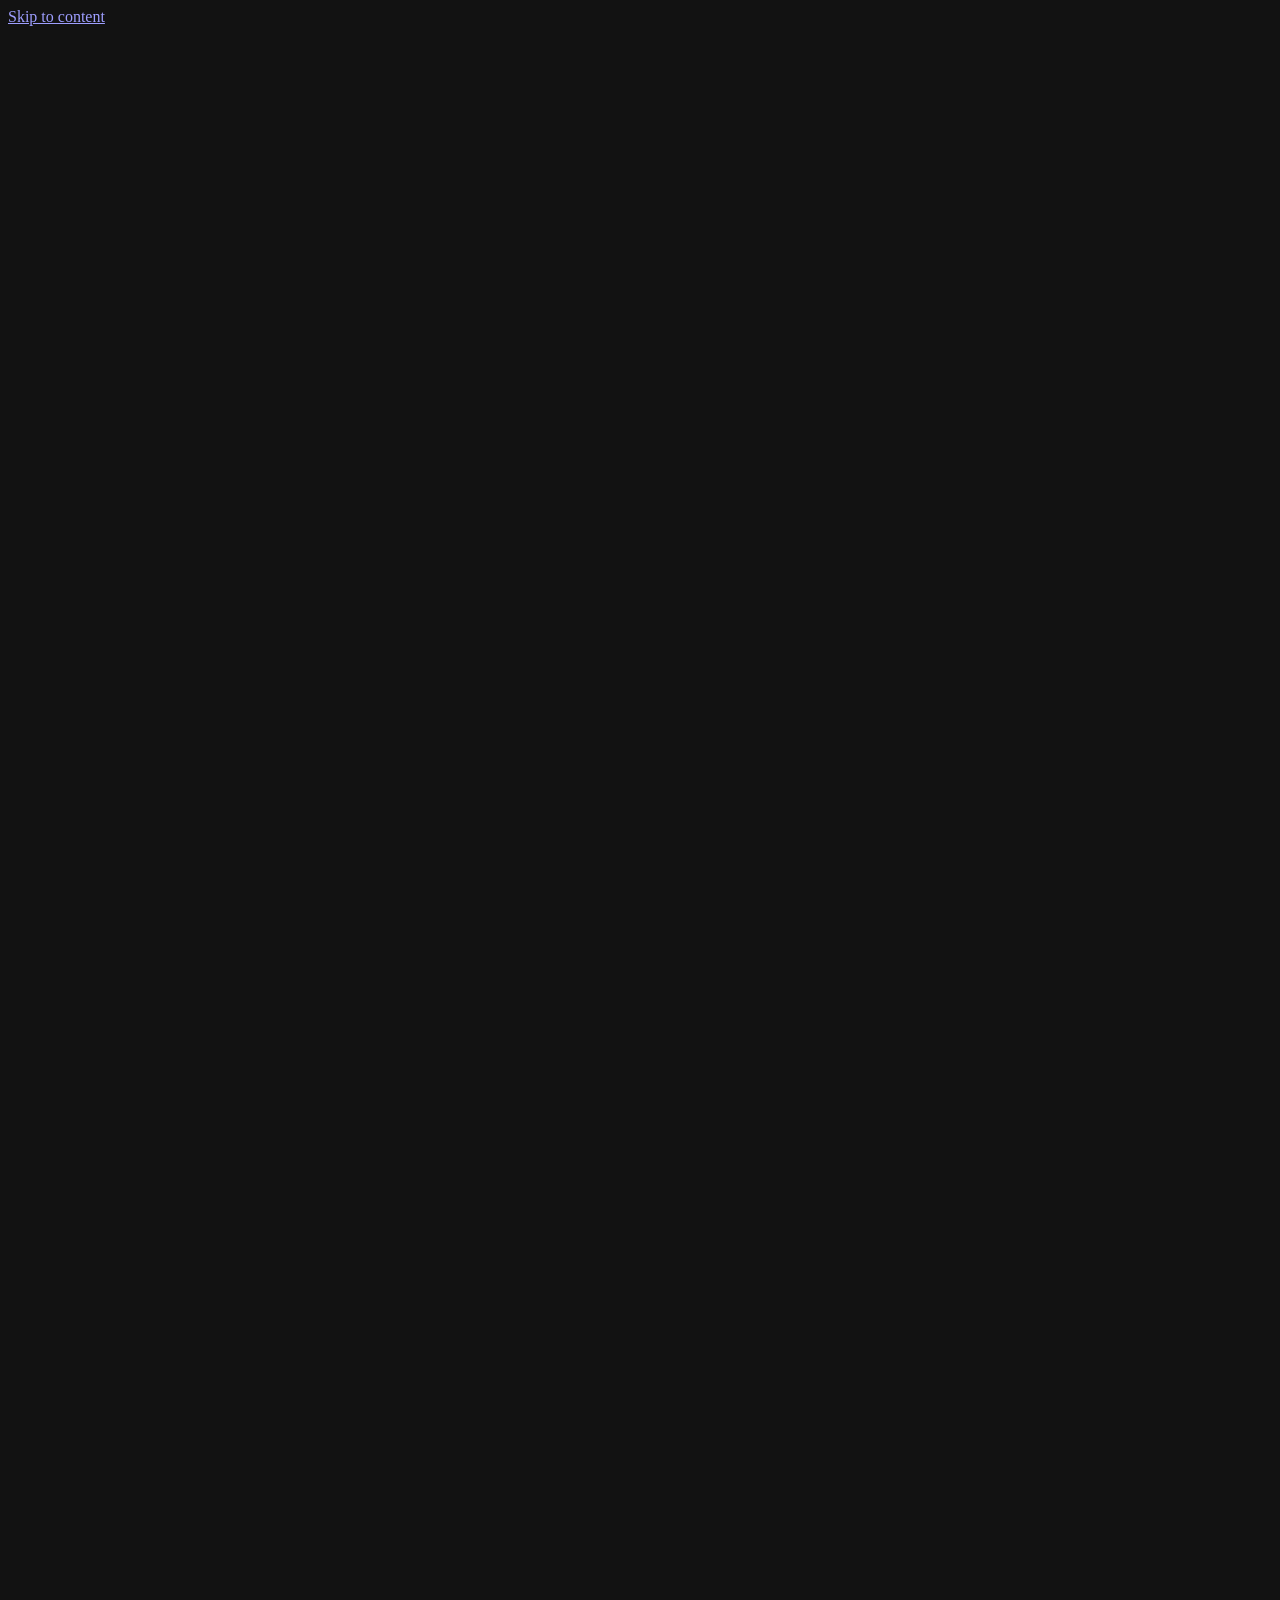
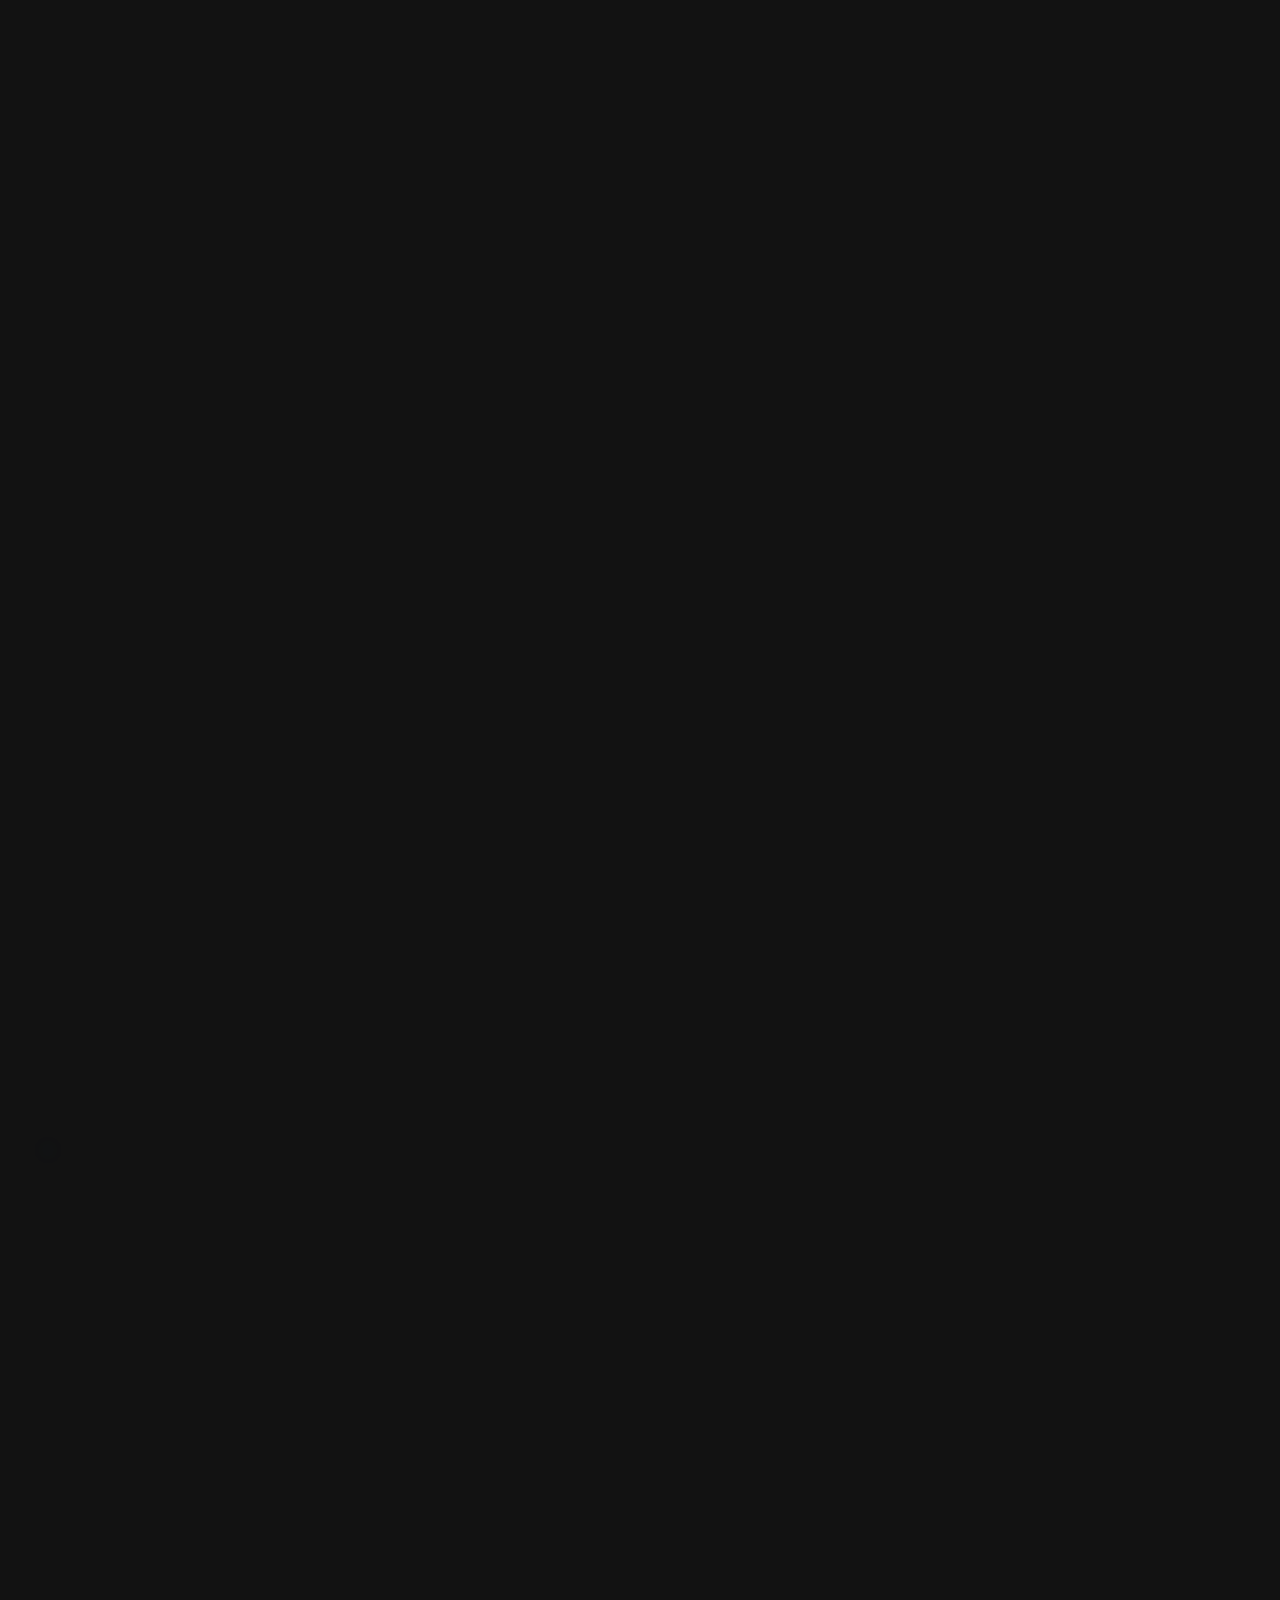
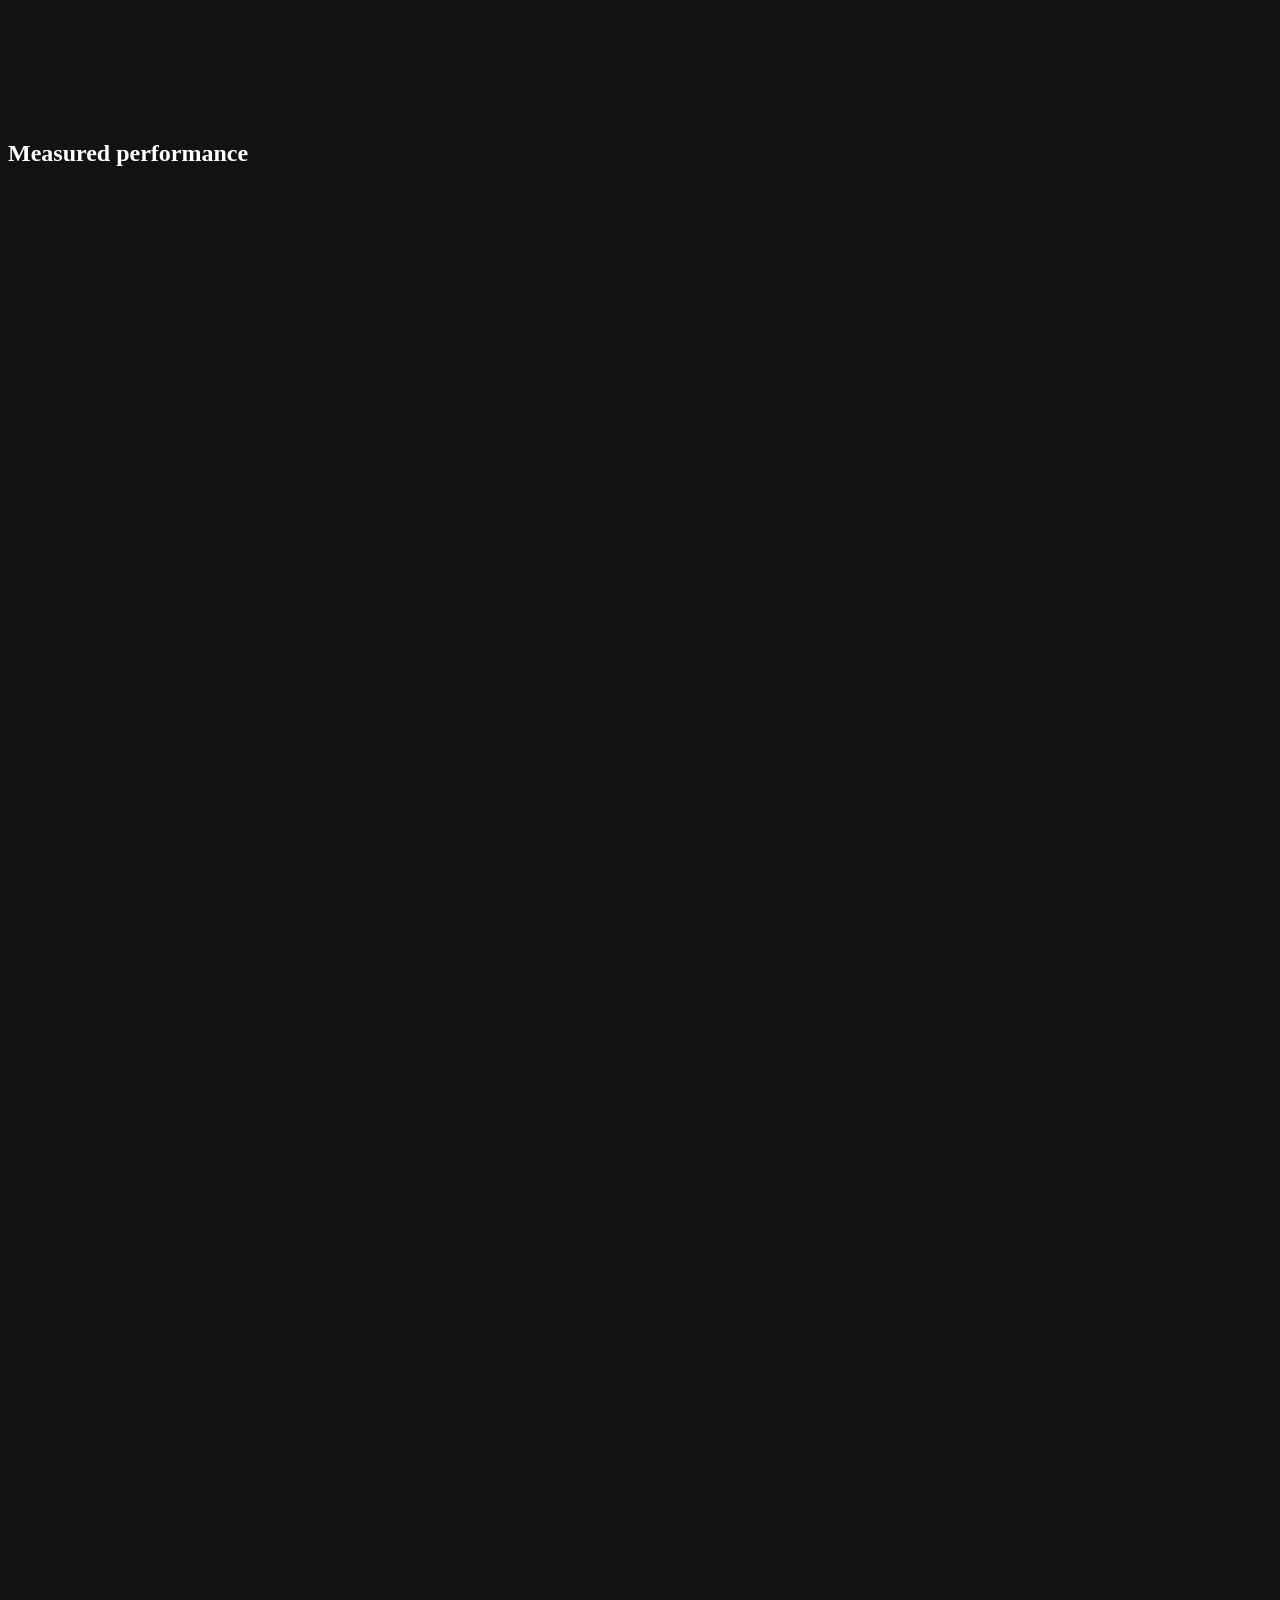
==== index.html @ e992033b "Moire landing page - static export (EN /, TR /tr/)" ====
<!DOCTYPE html><html lang="en" class="space_grotesk_d4fd9891-module__C5IBSa__variable inter_75b2db1d-module__Ghiw3a__variable jetbrains_mono_f59b1209-module__GZBkVG__variable"><head><meta charSet="utf-8"/><meta name="viewport" content="width=device-width, initial-scale=1"/><link rel="preload" href="/moire/_next/static/media/051742360c26797e-s.p.1bkzbscqrt8rl.woff2" as="font" crossorigin="" type="font/woff2"/><link rel="preload" href="/moire/_next/static/media/0c89a48fa5027cee-s.p.2cyn07wtgehh0.woff2" as="font" crossorigin="" type="font/woff2"/><link rel="preload" href="/moire/_next/static/media/1bffadaabf893a1e-s.p.3-6t-g6q0vh0a.woff2" as="font" crossorigin="" type="font/woff2"/><link rel="preload" href="/moire/_next/static/media/28868e710e86be81-s.p.2eksvhm1z0jwa.woff2" as="font" crossorigin="" type="font/woff2"/><link rel="preload" href="/moire/_next/static/media/5476f68d60460930-s.p.2uwcyprjm3xu3.woff2" as="font" crossorigin="" type="font/woff2"/><link rel="preload" href="/moire/_next/static/media/6a5386fd6038edbe-s.p.3_z45zcoc-xoz.woff2" as="font" crossorigin="" type="font/woff2"/><link rel="preload" href="/moire/_next/static/media/7e7f32a39836f228-s.p.0-oo9_1x_xmvg.woff2" as="font" crossorigin="" type="font/woff2"/><link rel="preload" href="/moire/_next/static/media/83afe278b6a6bb3c-s.p.2bn3s6zvc0dyp.woff2" as="font" crossorigin="" type="font/woff2"/><link rel="stylesheet" href="/moire/_next/static/chunks/06-gp0kckv3zz.css" data-precedence="next"/><link rel="preload" as="script" fetchPriority="low" href="/moire/_next/static/chunks/1jq4o6yq14o4c.js"/><script src="/moire/_next/static/chunks/0jpq2xrizje6i.js" async=""></script><script src="/moire/_next/static/chunks/1vu5vd1u0ry6t.js" async=""></script><script src="/moire/_next/static/chunks/turbopack-37t9aldg8__ku.js" async=""></script><script src="/moire/_next/static/chunks/158myu8e_yme3.js" async=""></script><script src="/moire/_next/static/chunks/2rcgxo_wr9o_m.js" async=""></script><script src="/moire/_next/static/chunks/13xxekq9j17gd.js" async=""></script><meta name="next-size-adjust" content=""/><meta name="theme-color" content="#0b0f19"/><meta name="color-scheme" content="dark"/><title>Moiré — inference that runs on light</title><meta name="description" content="Moiré is a photonic inference cloud. Transformer workloads execute inside silicon waveguides at 1550 nm: 41× less energy per token, 3.2 ms to first token, same weights and same API."/><link rel="canonical" href="/"/><link rel="alternate" hrefLang="en" href="/"/><link rel="alternate" hrefLang="tr" href="/tr"/><meta property="og:title" content="Moiré — inference that runs on light"/><meta property="og:description" content="Photonic inference at 1550 nm. 41× less energy per token, 3.2 ms to first token."/><meta property="og:locale" content="en_US"/><meta property="og:type" content="website"/><meta name="twitter:card" content="summary"/><meta name="twitter:title" content="Moiré — inference that runs on light"/><meta name="twitter:description" content="Photonic inference at 1550 nm. 41× less energy per token, 3.2 ms to first token."/><link rel="icon" href="/moire/icon.svg?icon.1_qzyp-getwgu.svg" sizes="any" type="image/svg+xml"/><noscript><style>[data-reveal]{opacity:1!important;filter:none!important;transform:none!important}</style></noscript><script src="/moire/_next/static/chunks/0cz1d0mv5g_q7.js" noModule=""></script></head><body class="bg-void text-ink antialiased"><div hidden=""><!--$--><!--/$--></div><a href="#main" class="sr-only focus:not-sr-only focus:fixed focus:left-6 focus:top-6 focus:z-[80] focus:rounded-full focus:bg-cyan focus:px-5 focus:py-3 focus:text-sm focus:font-medium focus:text-[#05070d]">Skip to content</a><div aria-hidden="true" class="pointer-events-none fixed inset-0 z-0 overflow-hidden"><div class="absolute -left-[18%] -top-[22%] h-[62vw] w-[62vw] rounded-full opacity-[0.42] blur-[120px]" style="background:radial-gradient(circle at 40% 40%, rgba(46,123,255,0.55), rgba(46,123,255,0) 66%);animation:bloom-drift 26s ease-in-out infinite;will-change:transform"></div><div class="absolute -right-[16%] top-[6%] h-[54vw] w-[54vw] rounded-full opacity-[0.38] blur-[130px]" style="background:radial-gradient(circle at 60% 40%, rgba(139,92,246,0.55), rgba(139,92,246,0) 68%);animation:bloom-drift 32s ease-in-out infinite reverse;will-change:transform"></div><div class="absolute bottom-[-20%] left-[26%] h-[48vw] w-[48vw] rounded-full opacity-[0.3] blur-[140px]" style="background:radial-gradient(circle at 50% 50%, rgba(34,211,238,0.5), rgba(34,211,238,0) 66%);animation:bloom-drift 38s ease-in-out infinite;will-change:transform"></div><div class="absolute inset-0" style="background:radial-gradient(ellipse 90% 60% at 50% 0%, transparent 40%, rgba(7,10,18,0.55) 100%)"></div></div><header class="fixed inset-x-0 top-0 z-50 px-4 pt-4 sm:px-6 sm:pt-6"><nav aria-label="Primary" data-reveal="" class="mx-auto flex max-w-6xl items-center justify-between rounded-full px-3 py-2.5 pl-5 transition-all duration-500 sm:py-3 glass" style="opacity:0;transform:translateY(-28px)"><a href="#top" class="flex items-center gap-2.5" aria-label="Moiré — home"><span class="flex items-center gap-2.5 h-[18px] w-auto"><svg viewBox="0 0 26 26" class="h-[22px] w-[22px] shrink-0" aria-hidden="true"><defs><linearGradient id="wm" x1="0" y1="0" x2="1" y2="1"><stop offset="0%" stop-color="#22d3ee"></stop><stop offset="55%" stop-color="#2e7bff"></stop><stop offset="100%" stop-color="#8b5cf6"></stop></linearGradient></defs><g fill="none" stroke="url(#wm)" stroke-width="1"><circle cx="10.5" cy="13" r="3"></circle><circle cx="10.5" cy="13" r="6.4"></circle><circle cx="10.5" cy="13" r="9.8" opacity="0.55"></circle></g><g fill="none" stroke="#e8ecf5" stroke-width="1" opacity="0.75"><circle cx="15.5" cy="13" r="3"></circle><circle cx="15.5" cy="13" r="6.4"></circle><circle cx="15.5" cy="13" r="9.8" opacity="0.5"></circle></g></svg><span class="font-display text-[1.02rem] font-semibold tracking-[-0.02em] text-ink">Moiré</span></span></a><ul class="hidden items-center gap-1 lg:flex"><li><a href="#features" class="rounded-full px-3.5 py-2 text-sm text-muted transition-colors duration-300 hover:text-ink">Features</a></li><li><a href="#roadmap" class="rounded-full px-3.5 py-2 text-sm text-muted transition-colors duration-300 hover:text-ink">Roadmap</a></li><li><a href="#platform" class="rounded-full px-3.5 py-2 text-sm text-muted transition-colors duration-300 hover:text-ink">Platform</a></li><li><a href="#pricing" class="rounded-full px-3.5 py-2 text-sm text-muted transition-colors duration-300 hover:text-ink">Pricing</a></li><li><a href="#faq" class="rounded-full px-3.5 py-2 text-sm text-muted transition-colors duration-300 hover:text-ink">FAQ</a></li></ul><div class="flex items-center gap-2"><nav aria-label="Language" class="flex items-center gap-0.5 rounded-full border border-white/10 bg-white/[0.03] p-0.5 hidden sm:flex"><a href="/moire/" hrefLang="en" lang="en" aria-current="true" title="English" class="rounded-full px-2.5 py-1.5 font-mono text-[0.68rem] uppercase tracking-[0.12em] transition-colors duration-300 bg-white/10 text-ink">en</a><a href="/moire/tr/" hrefLang="tr" lang="tr" title="Türkçe" class="rounded-full px-2.5 py-1.5 font-mono text-[0.68rem] uppercase tracking-[0.12em] transition-colors duration-300 text-muted hover:text-ink">tr</a></nav><a href="#cta" class="btn btn-primary hidden px-5 py-2.5 text-sm sm:inline-flex" style="transform:none">Request access</a><button type="button" aria-expanded="false" aria-controls="mobile-menu" aria-label="Open menu" class="btn-ghost flex h-10 w-10 items-center justify-center rounded-full lg:hidden"><span class="relative block h-3 w-4"><span class="absolute left-0 block h-px w-full bg-ink transition-transform duration-300" style="top:1px;transform:none"></span><span class="absolute left-0 block h-px w-full bg-ink transition-transform duration-300" style="top:11px;transform:none"></span></span></button></div></nav></header><main id="main"><section id="top" class="relative isolate overflow-hidden px-5 pb-24 pt-32 sm:px-8 sm:pb-32 sm:pt-40"><canvas aria-hidden="true" class="pointer-events-none absolute inset-0 -z-10 h-full w-full"></canvas><div class="mx-auto grid max-w-6xl items-center gap-14 lg:grid-cols-[1.04fr_0.96fr] lg:gap-8"><div class="relative z-10 max-w-xl"><p data-reveal="" class="glass inline-flex items-center gap-2.5 rounded-full px-3.5 py-2" style="opacity:0;filter:blur(12px);transform:translateY(22px)"><span class="h-1.5 w-1.5 rounded-full bg-cyan" style="animation:pulse-dot 2.4s ease-out infinite"></span><span class="font-mono text-[0.68rem] tracking-[0.12em] text-muted">C-band cluster · live in 3 regions</span></p><h1 class="mt-7 text-[clamp(2.85rem,8.4vw,5.6rem)] font-medium leading-[0.94] tracking-[-0.045em]"><span data-reveal="" class="block" style="opacity:0;filter:blur(12px);transform:translateY(22px)">Run inference</span><span data-reveal="" class="lit block" style="opacity:0;filter:blur(12px);transform:translateY(22px)">on light.</span></h1><p data-reveal="" class="mt-7 max-w-[34rem] text-[1.0625rem] leading-[1.65] text-muted" style="opacity:0;filter:blur(12px);transform:translateY(22px)">Moiré executes transformer workloads inside silicon waveguides at 1550 nm — 41× less energy per token and 3.2 ms to first token. Same weights, same API.</p><div data-reveal="" class="mt-9 flex flex-wrap items-center gap-3" style="opacity:0;filter:blur(12px);transform:translateY(22px)"><a href="#cta" class="btn btn-primary" style="transform:none">Request access<svg width="15" height="15" viewBox="0 0 16 16" fill="none" aria-hidden="true"><path d="M3 8h10M9 4l4 4-4 4" stroke="currentColor" stroke-width="1.6" stroke-linecap="round" stroke-linejoin="round"></path></svg></a><a href="#platform" class="btn btn-ghost" style="transform:none">Read the architecture</a></div><dl data-reveal="" class="mt-12 flex flex-wrap items-baseline gap-x-8 gap-y-4 border-t border-white/8 pt-7" style="opacity:0;filter:blur(12px);transform:translateY(22px)"><div><dt class="label mb-1.5">first token</dt><dd class="font-display text-xl font-medium tabular-nums text-ink">3.2 ms</dd></div><div><dt class="label mb-1.5">channels</dt><dd class="font-display text-xl font-medium tabular-nums text-ink">128 λ</dd></div><div><dt class="label mb-1.5">energy</dt><dd class="font-display text-xl font-medium tabular-nums text-ink">41× less</dd></div></dl></div><div data-reveal="" class="relative lg:-mr-12 xl:-mr-20" style="opacity:0;filter:blur(22px);transform:scale(0.9)"><div aria-hidden="true" class="relative mx-auto aspect-square w-full max-w-[34rem]" style="perspective:1400px"><div class="relative h-full w-full" style="transform-style:preserve-3d;will-change:transform;transform:none"><div class="absolute inset-0" style="transform:translateZ(-140px);transform-style:preserve-3d"><div class="absolute inset-[9%] rounded-full blur-[80px]" style="background:radial-gradient(circle at 54% 42%, rgba(46,123,255,0.34), rgba(139,92,246,0.22) 48%, transparent 72%);animation:bloom-drift 18s ease-in-out infinite"></div></div><div class="absolute inset-0" style="transform:translateZ(-70px);transform-style:preserve-3d"><div class="absolute inset-[10%] overflow-hidden rounded-slab"><div class="grating" style="--angle:0deg"></div><div class="grating" style="--angle:3deg;animation:grating-shear 19s ease-in-out infinite alternate;will-change:transform"></div></div></div><div class="absolute inset-0" style="transform:translateZ(10px);transform-style:preserve-3d"><div class="zone" style="--gap:9px;--fringe-color:rgba(210,228,255,0.38)"></div></div><div class="absolute inset-0" style="transform:translateZ(46px);transform-style:preserve-3d"><div class="h-full w-full" style="will-change:transform;transform:none"><div class="zone" style="--gap:9.7px;--fringe-color:rgba(34,211,238,0.42);animation:zone-beat 17s ease-in-out infinite;will-change:transform"></div></div></div><div class="absolute inset-0" style="transform:translateZ(70px);transform-style:preserve-3d"><div class="absolute inset-[13%] rounded-full border border-white/10" style="animation:spin-orbit 24s linear infinite"><span class="absolute left-1/2 top-0 h-2 w-2 -translate-x-1/2 -translate-y-1/2 rounded-full bg-cyan" style="box-shadow:0 0 18px 4px rgba(34,211,238,0.75)"></span></div></div><div class="absolute inset-0" style="transform:translateZ(110px);transform-style:preserve-3d"><div class="absolute left-1/2 top-1/2 flex h-[42%] w-[42%] -translate-x-1/2 -translate-y-1/2 flex-col items-center justify-center gap-1 rounded-full border border-white/12 backdrop-blur-xl" style="background:radial-gradient(circle at 50% 40%, rgba(11,15,25,0.72), rgba(11,15,25,0.88))"><div class="absolute inset-0 rounded-full" style="box-shadow:inset 0 1px 0 0 rgba(255,255,255,0.22), inset 0 -22px 40px -30px rgba(0,0,0,0.95)"></div><span class="label normal-case text-[0.58rem] tracking-[0.28em]">λ locked</span><span class="font-mono text-[clamp(1rem,3.6vw,1.55rem)] tabular-nums text-ink">1550.00</span><span class="font-mono text-[0.62rem] text-muted">nanometres</span></div></div><div class="absolute inset-0" style="transform:translateZ(150px);transform-style:preserve-3d"><div class="glass absolute flex items-center gap-2.5 rounded-full px-3.5 py-2 left-[7%] top-[9%]" style="animation:float-y 9s ease-in-out infinite;animation-delay:0s"><span class="h-1.5 w-1.5 rounded-full bg-cyan" style="animation:pulse-dot 2.6s ease-out infinite"></span><span class="font-mono text-[0.6rem] uppercase tracking-[0.18em] text-muted">coherence</span><span class="font-mono text-[0.72rem] text-ink">0.98</span></div></div><div class="absolute inset-0" style="transform:translateZ(132px);transform-style:preserve-3d"><div class="glass absolute flex items-center gap-2.5 rounded-full px-3.5 py-2 right-[4%] top-[58%]" style="animation:float-y 9s ease-in-out infinite;animation-delay:-3.5s"><span class="h-1.5 w-1.5 rounded-full bg-cyan" style="animation:pulse-dot 2.6s ease-out infinite"></span><span class="font-mono text-[0.6rem] uppercase tracking-[0.18em] text-muted">throughput</span><span class="font-mono text-[0.72rem] text-ink">12.8 Tb/s</span></div></div><div class="absolute inset-0" style="transform:translateZ(118px);transform-style:preserve-3d"><div class="glass absolute flex items-center gap-2.5 rounded-full px-3.5 py-2 bottom-[8%] left-[12%]" style="animation:float-y 9s ease-in-out infinite;animation-delay:-6s"><span class="h-1.5 w-1.5 rounded-full bg-cyan" style="animation:pulse-dot 2.6s ease-out infinite"></span><span class="font-mono text-[0.6rem] uppercase tracking-[0.18em] text-muted">lane temp</span><span class="font-mono text-[0.72rem] text-ink">21.0 °C</span></div></div></div><style>
        @keyframes spin-orbit { to { transform: rotate(360deg); } }
      </style></div></div></div><button type="button" data-reveal="" class="mx-auto mt-16 flex flex-col items-center gap-3 text-muted transition-colors hover:text-ink lg:mt-6" style="opacity:0"><span class="label">Scroll</span><span class="relative block h-10 w-px overflow-hidden bg-white/12"><span class="absolute inset-x-0 top-0 block h-4 bg-cyan" style="animation:scroll-cue 2.2s ease-in-out infinite"></span></span></button><style>
        @keyframes scroll-cue {
          0% { transform: translateY(-100%); }
          60%, 100% { transform: translateY(280%); }
        }
      </style></section><div class="mx-auto max-w-6xl px-5 sm:px-8 " aria-hidden="true"><div class="fringe"></div></div><section id="features" aria-labelledby="features-title" class="relative z-10 px-5 py-24 sm:px-8 sm:py-32"><div class="mx-auto max-w-6xl"><div class="grid gap-7 md:grid-cols-[minmax(0,1fr)_minmax(0,25rem)] md:items-end md:gap-12"><div data-reveal="" style="opacity:0;filter:blur(14px);transform:translateY(26px)"><p class="label mb-6">What changes</p><h2 id="features-title" class="max-w-[16ch] text-[clamp(2.05rem,4.6vw,3.4rem)] font-medium tracking-[-0.04em]">Everything moves. Nothing about your model does.</h2></div><div data-reveal="" style="opacity:0;filter:blur(14px);transform:translateY(26px)"><p class="text-[1.0625rem] leading-[1.65] text-muted md:pb-2">Photonics is an implementation detail we are happy to keep to ourselves. What reaches your codebase is a base URL and a much smaller power draw.</p></div></div><ul class="mt-14 grid gap-4 sm:mt-16 md:grid-cols-2"><li data-reveal="" style="opacity:0;filter:blur(14px);transform:translateY(26px)"><article class="glass spotlight lift group relative h-full overflow-hidden rounded-card p-7 sm:p-9"><span class="flex h-12 w-12 items-center justify-center rounded-2xl border border-white/10 bg-white/[0.04] transition-transform duration-500 group-hover:-translate-y-1" aria-hidden="true"><svg viewBox="0 0 24 24" fill="none" class="h-6 w-6 text-cyan"><path d="M4 12h6m4 0h6" stroke="currentColor" stroke-width="1.5" stroke-linecap="round"></path><circle cx="12" cy="12" r="2.4" stroke="currentColor" stroke-width="1.5"></circle><path d="M12 5.5v2M12 16.5v2" stroke="currentColor" stroke-width="1.5" stroke-linecap="round" opacity=".5"></path></svg></span><h3 class="mt-7 text-[1.35rem] font-medium tracking-[-0.025em]">Same weights, same API</h3><p class="mt-3.5 text-[0.975rem] leading-[1.68] text-muted">Point an OpenAI-compatible client at Moiré. We compile your checkpoint to a photonic graph — you change a base URL, not a model.</p></article></li><li data-reveal="" style="opacity:0;filter:blur(14px);transform:translateY(26px)"><article class="glass spotlight lift group relative h-full overflow-hidden rounded-card p-7 sm:p-9"><span class="flex h-12 w-12 items-center justify-center rounded-2xl border border-white/10 bg-white/[0.04] transition-transform duration-500 group-hover:-translate-y-1" aria-hidden="true"><svg viewBox="0 0 24 24" fill="none" class="h-6 w-6 text-cyan"><path d="M13.5 3 6 13.2h5.1L10.5 21 18 10.8h-5.1L13.5 3Z" stroke="currentColor" stroke-width="1.5" stroke-linejoin="round"></path></svg></span><h3 class="mt-7 text-[1.35rem] font-medium tracking-[-0.025em]">Energy you can measure</h3><p class="mt-3.5 text-[0.975rem] leading-[1.68] text-muted">Every response carries the joules it cost. Read it per request, per token, or per team, and put a real number in the sustainability report.</p></article></li><li data-reveal="" style="opacity:0;filter:blur(14px);transform:translateY(26px)"><article class="glass spotlight lift group relative h-full overflow-hidden rounded-card p-7 sm:p-9"><span class="flex h-12 w-12 items-center justify-center rounded-2xl border border-white/10 bg-white/[0.04] transition-transform duration-500 group-hover:-translate-y-1" aria-hidden="true"><svg viewBox="0 0 24 24" fill="none" class="h-6 w-6 text-cyan"><circle cx="12" cy="12" r="8.2" stroke="currentColor" stroke-width="1.5"></circle><path d="M12 7.6V12l3 1.9" stroke="currentColor" stroke-width="1.5" stroke-linecap="round"></path></svg></span><h3 class="mt-7 text-[1.35rem] font-medium tracking-[-0.025em]">Latency without a queue</h3><p class="mt-3.5 text-[0.975rem] leading-[1.68] text-muted">An optical path holds no state, so there is nothing to warm up and nothing to wait behind. Median first token lands in 3.2 ms.</p></article></li><li data-reveal="" style="opacity:0;filter:blur(14px);transform:translateY(26px)"><article class="glass spotlight lift group relative h-full overflow-hidden rounded-card p-7 sm:p-9"><span class="flex h-12 w-12 items-center justify-center rounded-2xl border border-white/10 bg-white/[0.04] transition-transform duration-500 group-hover:-translate-y-1" aria-hidden="true"><svg viewBox="0 0 24 24" fill="none" class="h-6 w-6 text-cyan"><rect x="4.8" y="10.4" width="14.4" height="9.4" rx="2.6" stroke="currentColor" stroke-width="1.5"></rect><path d="M8.4 10.4V8a3.6 3.6 0 0 1 7.2 0v2.4" stroke="currentColor" stroke-width="1.5" stroke-linecap="round"></path></svg></span><h3 class="mt-7 text-[1.35rem] font-medium tracking-[-0.025em]">Deterministic by default</h3><p class="mt-3.5 text-[0.975rem] leading-[1.68] text-muted">Each tenant gets its own wavelength allocation. The same prompt at the same seed returns the same tokens, run after run.</p></article></li></ul></div></section><section id="roadmap" aria-labelledby="roadmap-title" class="relative z-10 px-5 py-24 sm:px-8 sm:py-32"><div class="mx-auto max-w-6xl"><div class="grid gap-7 md:grid-cols-[minmax(0,1fr)_minmax(0,25rem)] md:items-end md:gap-12"><div data-reveal="" style="opacity:0;filter:blur(14px);transform:translateY(26px)"><p class="label mb-6">Roadmap</p><h2 id="roadmap-title" class="max-w-[16ch] text-[clamp(2.05rem,4.6vw,3.4rem)] font-medium tracking-[-0.04em]">Four years from a bench in Delft to a rack you can rent.</h2></div><div data-reveal="" style="opacity:0;filter:blur(14px);transform:translateY(26px)"><p class="text-[1.0625rem] leading-[1.65] text-muted md:pb-2">Dates matter here because each one unlocked the next. Everything above the current marker is running in production today.</p></div></div><ol class="relative mt-16 sm:mt-20"><span aria-hidden="true" class="absolute bottom-2 left-[7px] top-2 w-px bg-white/10 sm:left-[calc(6rem_+_7px)] lg:left-[calc(8rem_+_7px)]"></span><span aria-hidden="true" class="absolute bottom-2 left-[7px] top-2 w-px origin-top sm:left-[calc(6rem_+_7px)] lg:left-[calc(8rem_+_7px)]" style="transform:scaleY(0)"><span class="block h-full w-full" style="background:linear-gradient(to bottom, #22d3ee, #2e7bff 55%, #8b5cf6);box-shadow:0 0 14px 1px rgba(34,211,238,0.55)"></span></span><li data-reveal="" class="relative grid grid-cols-[auto_1fr] gap-x-6 pb-14 pl-0 last:pb-0 sm:grid-cols-[6rem_auto_1fr] sm:gap-x-8 lg:grid-cols-[8rem_auto_1fr]" style="opacity:0;filter:blur(14px);transform:translateY(26px)"><span class="hidden font-display text-[1.6rem] font-medium tabular-nums leading-none text-muted sm:block lg:text-[2rem]">2024</span><span class="relative mt-1.5 flex h-[15px] w-[15px] items-center justify-center"><span class="h-[15px] w-[15px] rounded-full border transition-colors border-cyan/70 bg-void"></span><span class="absolute h-1.5 w-1.5 rounded-full bg-cyan/80"></span></span><div class="max-w-[46ch]"><div class="flex flex-wrap items-center gap-3"><span class="font-display text-[1.35rem] font-medium tabular-nums text-muted sm:hidden">2024</span><h3 class="text-[1.3rem] font-medium tracking-[-0.025em]">First light</h3></div><p class="mt-3 text-[0.975rem] leading-[1.68] text-muted">An eight-channel waveguide carried a 7B model end to end, at 1550 nm, in a lab in Delft.</p></div></li><li data-reveal="" class="relative grid grid-cols-[auto_1fr] gap-x-6 pb-14 pl-0 last:pb-0 sm:grid-cols-[6rem_auto_1fr] sm:gap-x-8 lg:grid-cols-[8rem_auto_1fr]" style="opacity:0;filter:blur(14px);transform:translateY(26px)"><span class="hidden font-display text-[1.6rem] font-medium tabular-nums leading-none text-muted sm:block lg:text-[2rem]">2025</span><span class="relative mt-1.5 flex h-[15px] w-[15px] items-center justify-center"><span class="h-[15px] w-[15px] rounded-full border transition-colors border-cyan/70 bg-void"></span><span class="absolute h-1.5 w-1.5 rounded-full bg-cyan/80"></span></span><div class="max-w-[46ch]"><div class="flex flex-wrap items-center gap-3"><span class="font-display text-[1.35rem] font-medium tabular-nums text-muted sm:hidden">2025</span><h3 class="text-[1.3rem] font-medium tracking-[-0.025em]">Rack scale</h3></div><p class="mt-3 text-[0.975rem] leading-[1.68] text-muted">128 channels per lane. The first external workloads moved off GPUs and stayed off.</p></div></li><li data-reveal="" class="relative grid grid-cols-[auto_1fr] gap-x-6 pb-14 pl-0 last:pb-0 sm:grid-cols-[6rem_auto_1fr] sm:gap-x-8 lg:grid-cols-[8rem_auto_1fr]" style="opacity:0;filter:blur(14px);transform:translateY(26px)"><span class="hidden font-display text-[1.6rem] font-medium tabular-nums leading-none text-muted sm:block lg:text-[2rem]">2026</span><span class="relative mt-1.5 flex h-[15px] w-[15px] items-center justify-center"><span class="h-[15px] w-[15px] rounded-full border transition-colors border-cyan/70 bg-void"></span><span class="absolute h-2 w-2 rounded-full bg-cyan" style="animation:pulse-dot 2.4s ease-out infinite;box-shadow:0 0 16px 4px rgba(34,211,238,0.7)"></span></span><div class="max-w-[46ch]"><div class="flex flex-wrap items-center gap-3"><span class="font-display text-[1.35rem] font-medium tabular-nums text-muted sm:hidden">2026</span><h3 class="text-[1.3rem] font-medium tracking-[-0.025em]">General availability</h3><span class="rounded-full border border-cyan/30 bg-cyan/10 px-2.5 py-1 font-mono text-[0.6rem] uppercase tracking-[0.18em] text-cyan">shipping</span></div><p class="mt-3 text-[0.975rem] leading-[1.68] text-muted">Three regions, one endpoint, published latency. This is what you can buy today.</p></div></li><li data-reveal="" class="relative grid grid-cols-[auto_1fr] gap-x-6 pb-14 pl-0 last:pb-0 sm:grid-cols-[6rem_auto_1fr] sm:gap-x-8 lg:grid-cols-[8rem_auto_1fr]" style="opacity:0;filter:blur(14px);transform:translateY(26px)"><span class="hidden font-display text-[1.6rem] font-medium tabular-nums leading-none text-muted sm:block lg:text-[2rem]">2027</span><span class="relative mt-1.5 flex h-[15px] w-[15px] items-center justify-center"><span class="h-[15px] w-[15px] rounded-full border transition-colors border-white/20 bg-void"></span></span><div class="max-w-[46ch]"><div class="flex flex-wrap items-center gap-3"><span class="font-display text-[1.35rem] font-medium tabular-nums text-muted sm:hidden">2027</span><h3 class="text-[1.3rem] font-medium tracking-[-0.025em]">The fabric</h3><span class="rounded-full border border-white/12 px-2.5 py-1 font-mono text-[0.6rem] uppercase tracking-[0.18em] text-muted">planned</span></div><p class="mt-3 text-[0.975rem] leading-[1.68] text-muted">Racks link optically. A model larger than one rack runs without a single electrical hop.</p></div></li></ol></div></section><div class="mx-auto max-w-6xl px-5 sm:px-8 " aria-hidden="true"><div class="fringe"></div></div><section aria-labelledby="stats-title" class="relative z-10 px-5 py-20 sm:px-8 sm:py-24"><div class="mx-auto max-w-6xl"><h2 id="stats-title" class="sr-only">Measured performance</h2><div data-reveal="" style="opacity:0;filter:blur(14px);transform:translateY(26px)"><div class="glass grid grid-cols-2 gap-px overflow-hidden rounded-slab bg-white/[0.06] lg:grid-cols-4"><div class="bg-void/40 px-6 py-10 backdrop-blur-xl sm:px-8 sm:py-12"><p class="font-display text-[clamp(2.4rem,5.5vw,3.5rem)] font-medium leading-none tracking-[-0.045em]"><span aria-hidden="true" class="tabular-nums">0<span class="text-cyan">×</span></span><span class="sr-only">41<!-- -->×</span></p><p class="mt-3 max-w-[18ch] text-sm leading-[1.5] text-muted">less energy per token</p></div><div class="bg-void/40 px-6 py-10 backdrop-blur-xl sm:px-8 sm:py-12"><p class="font-display text-[clamp(2.4rem,5.5vw,3.5rem)] font-medium leading-none tracking-[-0.045em]"><span aria-hidden="true" class="tabular-nums">0.0<span class="text-cyan"> ms</span></span><span class="sr-only">3.2<!-- --> ms</span></p><p class="mt-3 max-w-[18ch] text-sm leading-[1.5] text-muted">median time to first token</p></div><div class="bg-void/40 px-6 py-10 backdrop-blur-xl sm:px-8 sm:py-12"><p class="font-display text-[clamp(2.4rem,5.5vw,3.5rem)] font-medium leading-none tracking-[-0.045em]"><span aria-hidden="true" class="tabular-nums">0<span class="text-cyan"> λ</span></span><span class="sr-only">128<!-- --> λ</span></p><p class="mt-3 max-w-[18ch] text-sm leading-[1.5] text-muted">wavelength channels per lane</p></div><div class="bg-void/40 px-6 py-10 backdrop-blur-xl sm:px-8 sm:py-12"><p class="font-display text-[clamp(2.4rem,5.5vw,3.5rem)] font-medium leading-none tracking-[-0.045em]"><span aria-hidden="true" class="tabular-nums">0.0<span class="text-cyan">M</span></span><span class="sr-only">1.2<!-- -->M</span></p><p class="mt-3 max-w-[18ch] text-sm leading-[1.5] text-muted">tokens per second, per rack</p></div></div></div></div></section><section id="platform" aria-labelledby="platform-title" class="relative z-10 px-5 py-24 sm:px-8 sm:py-32"><div class="mx-auto max-w-6xl"><div class="grid gap-7 md:grid-cols-[minmax(0,1fr)_minmax(0,25rem)] md:items-end md:gap-12"><div data-reveal="" style="opacity:0;filter:blur(14px);transform:translateY(26px)"><p class="label mb-6">The platform</p><h2 id="platform-title" class="max-w-[16ch] text-[clamp(2.05rem,4.6vw,3.4rem)] font-medium tracking-[-0.04em]">Eight channels, one fiber, no fans.</h2></div><div data-reveal="" style="opacity:0;filter:blur(14px);transform:translateY(26px)"><p class="text-[1.0625rem] leading-[1.65] text-muted md:pb-2">Wavelength-division multiplexing is what makes this practical: independent tenants ride the same glass without touching each other.</p></div></div><div class="mt-14 grid gap-4 sm:mt-16 md:grid-cols-3 md:auto-rows-[13.5rem]"><div data-reveal="" class="md:col-span-2 md:row-span-2" style="opacity:0;filter:blur(14px);transform:translateY(26px)"><article class="glass lift relative overflow-hidden rounded-card p-6 sm:p-7 flex flex-col h-full"><header class="flex items-start justify-between gap-4"><div><h3 class="text-[1.3rem] font-medium tracking-[-0.025em]">The waveguide</h3><p class="mt-2 max-w-[38ch] text-sm leading-[1.6] text-muted">Eight tenants, one strand of glass. Each carries its own wavelength and never touches the others.</p></div><span class="flex shrink-0 items-center gap-2 rounded-full border border-cyan/25 bg-cyan/10 px-2.5 py-1.5"><span class="h-1.5 w-1.5 rounded-full bg-cyan" style="animation:pulse-dot 2.4s ease-out infinite"></span><span class="font-mono text-[0.6rem] uppercase tracking-[0.16em] text-cyan">live</span></span></header><div class="mt-8 flex flex-1 flex-col justify-end" aria-hidden="true"><div class="flex min-h-[8.5rem] flex-1 items-stretch gap-2.5 sm:gap-4"><div class="flex h-full flex-1 flex-col items-center gap-2"><div class="flex w-full flex-1 items-end justify-center"><span class="w-full rounded-t-md" style="height:34%;background:linear-gradient(to top, rgba(34,211,238,0.08), rgba(34,211,238,0.75));box-shadow:none;animation:channel 3.6s ease-in-out 0s infinite alternate;transform-origin:bottom"></span></div><span class="font-mono text-[0.56rem] tabular-nums text-muted">1530</span></div><div class="flex h-full flex-1 flex-col items-center gap-2"><div class="flex w-full flex-1 items-end justify-center"><span class="w-full rounded-t-md" style="height:71%;background:linear-gradient(to top, rgba(34,211,238,0.08), rgba(34,211,238,0.75));box-shadow:none;animation:channel 3.6s ease-in-out 0.22s infinite alternate;transform-origin:bottom"></span></div><span class="font-mono text-[0.56rem] tabular-nums text-muted">1535</span></div><div class="flex h-full flex-1 flex-col items-center gap-2"><div class="flex w-full flex-1 items-end justify-center"><span class="w-full rounded-t-md" style="height:50%;background:linear-gradient(to top, rgba(34,211,238,0.08), rgba(34,211,238,0.75));box-shadow:none;animation:channel 3.6s ease-in-out 0.44s infinite alternate;transform-origin:bottom"></span></div><span class="font-mono text-[0.56rem] tabular-nums text-muted">1540</span></div><div class="flex h-full flex-1 flex-col items-center gap-2"><div class="flex w-full flex-1 items-end justify-center"><span class="w-full rounded-t-md" style="height:87%;background:linear-gradient(to top, rgba(34,211,238,0.08), rgba(34,211,238,0.75));box-shadow:none;animation:channel 3.6s ease-in-out 0.66s infinite alternate;transform-origin:bottom"></span></div><span class="font-mono text-[0.56rem] tabular-nums text-muted">1545</span></div><div class="flex h-full flex-1 flex-col items-center gap-2"><div class="flex w-full flex-1 items-end justify-center"><span class="w-full rounded-t-md" style="height:66%;background:linear-gradient(to top, rgba(255,92,168,0.15), #ff5ca8);box-shadow:0 0 22px -2px rgba(255,92,168,0.6);animation:channel 3.6s ease-in-out 0.88s infinite alternate;transform-origin:bottom"></span></div><span class="font-mono text-[0.56rem] tabular-nums text-muted">1550</span></div><div class="flex h-full flex-1 flex-col items-center gap-2"><div class="flex w-full flex-1 items-end justify-center"><span class="w-full rounded-t-md" style="height:45%;background:linear-gradient(to top, rgba(34,211,238,0.08), rgba(34,211,238,0.75));box-shadow:none;animation:channel 3.6s ease-in-out 1.1s infinite alternate;transform-origin:bottom"></span></div><span class="font-mono text-[0.56rem] tabular-nums text-muted">1555</span></div><div class="flex h-full flex-1 flex-col items-center gap-2"><div class="flex w-full flex-1 items-end justify-center"><span class="w-full rounded-t-md" style="height:82%;background:linear-gradient(to top, rgba(34,211,238,0.08), rgba(34,211,238,0.75));box-shadow:none;animation:channel 3.6s ease-in-out 1.32s infinite alternate;transform-origin:bottom"></span></div><span class="font-mono text-[0.56rem] tabular-nums text-muted">1560</span></div><div class="flex h-full flex-1 flex-col items-center gap-2"><div class="flex w-full flex-1 items-end justify-center"><span class="w-full rounded-t-md" style="height:61%;background:linear-gradient(to top, rgba(34,211,238,0.08), rgba(34,211,238,0.75));box-shadow:none;animation:channel 3.6s ease-in-out 1.54s infinite alternate;transform-origin:bottom"></span></div><span class="font-mono text-[0.56rem] tabular-nums text-muted">1565</span></div></div><p class="mt-4 font-mono text-[0.62rem] tracking-[0.18em] text-muted">λ nm · c-band · your lane highlighted</p><style>
        @keyframes channel {
          from { transform: scaleY(0.82); }
          to   { transform: scaleY(1.06); }
        }
      </style></div></article></div><div data-reveal="" class="md:row-span-2" style="opacity:0;filter:blur(14px);transform:translateY(26px)"><article class="glass lift relative overflow-hidden rounded-card p-6 sm:p-7 flex flex-col h-full"><h3 class="text-[1.3rem] font-medium tracking-[-0.025em]">Drop-in endpoint</h3><p class="mt-2 text-sm leading-[1.6] text-muted">The entire integration, in full.</p><pre class="mt-5 overflow-x-auto rounded-2xl border border-white/8 bg-abyss/70 p-4 font-mono text-[0.72rem] leading-[1.85]"><code><span class="text-violet">from</span> <span class="text-ink">openai</span> <span class="text-violet">import</span> <span class="text-ink">OpenAI</span>

<span class="text-ink">client</span> <span class="text-muted">=</span> <span class="text-cyan">OpenAI</span><span class="text-muted">(</span>
  <span class="text-muted">base_url=</span><span class="text-fringe">&quot;https://api.moire.dev/v1&quot;</span><span class="text-muted">,</span>
  <span class="text-muted">api_key=</span><span class="text-ink">MOIRE_KEY</span><span class="text-muted">,</span>
<span class="text-muted">)</span></code></pre><p class="mt-auto pt-5 text-sm leading-[1.6] text-muted">Streaming, tools and structured output behave exactly as they did.</p></article></div><div data-reveal="" style="opacity:0;filter:blur(14px);transform:translateY(26px)"><article class="glass lift relative overflow-hidden rounded-card p-6 sm:p-7 flex flex-col h-full justify-between"><h3 class="text-[0.95rem] font-medium tracking-[-0.01em]">Energy ledger</h3><div><p class="font-display text-[2.1rem] font-medium leading-none tracking-[-0.04em] tabular-nums">0.42<span class="ml-1 text-base text-cyan">J</span></p><p class="mt-2 text-[0.8rem] leading-[1.5] text-muted">per 1k tokens, returned on every response</p></div></article></div><div data-reveal="" style="opacity:0;filter:blur(14px);transform:translateY(26px)"><article class="glass lift relative overflow-hidden rounded-card p-6 sm:p-7 flex flex-col h-full justify-between"><h3 class="text-[0.95rem] font-medium tracking-[-0.01em]">Wavelength isolation</h3><div><div class="flex items-end gap-[3px]" aria-hidden="true"><span class="w-full rounded-full" style="height:12px;background:rgba(255,255,255,0.14)"></span><span class="w-full rounded-full" style="height:12px;background:rgba(255,255,255,0.14)"></span><span class="w-full rounded-full" style="height:22px;background:rgba(34,211,238,0.85)"></span><span class="w-full rounded-full" style="height:12px;background:rgba(255,255,255,0.14)"></span><span class="w-full rounded-full" style="height:12px;background:rgba(255,255,255,0.14)"></span><span class="w-full rounded-full" style="height:12px;background:rgba(255,255,255,0.14)"></span><span class="w-full rounded-full" style="height:12px;background:rgba(255,255,255,0.14)"></span><span class="w-full rounded-full" style="height:12px;background:rgba(255,255,255,0.14)"></span><span class="w-full rounded-full" style="height:22px;background:rgba(34,211,238,0.85)"></span><span class="w-full rounded-full" style="height:12px;background:rgba(255,255,255,0.14)"></span><span class="w-full rounded-full" style="height:12px;background:rgba(255,255,255,0.14)"></span><span class="w-full rounded-full" style="height:12px;background:rgba(255,255,255,0.14)"></span><span class="w-full rounded-full" style="height:12px;background:rgba(255,255,255,0.14)"></span><span class="w-full rounded-full" style="height:12px;background:rgba(255,255,255,0.14)"></span><span class="w-full rounded-full" style="height:22px;background:rgba(34,211,238,0.85)"></span><span class="w-full rounded-full" style="height:12px;background:rgba(255,255,255,0.14)"></span><span class="w-full rounded-full" style="height:12px;background:rgba(255,255,255,0.14)"></span><span class="w-full rounded-full" style="height:12px;background:rgba(255,255,255,0.14)"></span><span class="w-full rounded-full" style="height:12px;background:rgba(255,255,255,0.14)"></span><span class="w-full rounded-full" style="height:12px;background:rgba(255,255,255,0.14)"></span><span class="w-full rounded-full" style="height:22px;background:rgba(34,211,238,0.85)"></span><span class="w-full rounded-full" style="height:12px;background:rgba(255,255,255,0.14)"></span><span class="w-full rounded-full" style="height:12px;background:rgba(255,255,255,0.14)"></span><span class="w-full rounded-full" style="height:12px;background:rgba(255,255,255,0.14)"></span></div><p class="mt-3 text-[0.8rem] leading-[1.5] text-muted">128 λ per lane. Yours are allocated, not shared.</p></div></article></div><div data-reveal="" style="opacity:0;filter:blur(14px);transform:translateY(26px)"><article class="glass lift relative overflow-hidden rounded-card p-6 sm:p-7 flex flex-col h-full justify-between"><h3 class="text-[0.95rem] font-medium tracking-[-0.01em]">No thermal throttle</h3><div><svg viewBox="0 0 120 26" class="h-7 w-full" aria-hidden="true"><path d="M0 18h120" stroke="rgba(34,211,238,0.85)" stroke-width="1.5" stroke-linecap="round"></path><path d="M0 8h120" stroke="rgba(255,255,255,0.08)" stroke-width="1" stroke-dasharray="3 4"></path></svg><p class="mt-3 text-[0.8rem] leading-[1.5] text-muted">21.0 °C at the lane, at any load. Light does not heat the die.</p></div></article></div><div data-reveal="" class="md:col-span-3" style="opacity:0;filter:blur(14px);transform:translateY(26px)"><article class="glass lift relative overflow-hidden rounded-card p-6 sm:p-7 flex flex-col h-full gap-5 sm:flex-row sm:items-center sm:justify-between"><div><h3 class="text-[0.95rem] font-medium tracking-[-0.01em]">Regions</h3><p class="mt-2 max-w-[46ch] text-[0.8rem] leading-[1.5] text-muted">Pin a key to a region and traffic never leaves it. São Paulo opens next quarter.</p></div><ul class="flex flex-wrap gap-2.5"><li class="flex items-center gap-2.5 rounded-full border border-white/10 bg-white/[0.03] px-3.5 py-2"><span class="h-1.5 w-1.5 rounded-full bg-cyan" style="animation:pulse-dot 2.8s ease-out infinite"></span><span class="text-[0.8rem] text-ink">Ashburn</span><span class="font-mono text-[0.7rem] tabular-nums text-muted">3.1 ms</span></li><li class="flex items-center gap-2.5 rounded-full border border-white/10 bg-white/[0.03] px-3.5 py-2"><span class="h-1.5 w-1.5 rounded-full bg-cyan" style="animation:pulse-dot 2.8s ease-out infinite"></span><span class="text-[0.8rem] text-ink">Frankfurt</span><span class="font-mono text-[0.7rem] tabular-nums text-muted">3.2 ms</span></li><li class="flex items-center gap-2.5 rounded-full border border-white/10 bg-white/[0.03] px-3.5 py-2"><span class="h-1.5 w-1.5 rounded-full bg-cyan" style="animation:pulse-dot 2.8s ease-out infinite"></span><span class="text-[0.8rem] text-ink">Singapore</span><span class="font-mono text-[0.7rem] tabular-nums text-muted">3.4 ms</span></li></ul></article></div></div></div></section><div class="mx-auto max-w-6xl px-5 sm:px-8 " aria-hidden="true"><div class="fringe"></div></div><section aria-labelledby="testimonials-title" class="relative z-10 px-5 py-24 sm:px-8 sm:py-32"><div class="mx-auto max-w-6xl"><div class="grid gap-7 md:grid-cols-[minmax(0,1fr)_minmax(0,25rem)] md:items-end md:gap-12"><div data-reveal="" style="opacity:0;filter:blur(14px);transform:translateY(26px)"><p class="label mb-6">In production</p><h2 id="testimonials-title" class="max-w-[16ch] text-[clamp(2.05rem,4.6vw,3.4rem)] font-medium tracking-[-0.04em]">Teams that stopped buying electricity by the megawatt.</h2></div></div><ul class="mt-14 grid gap-4 sm:mt-16 md:grid-cols-3"><li data-reveal="" class="" style="opacity:0;filter:blur(14px);transform:translateY(26px)"><figure class="glass lift flex h-full flex-col rounded-card p-7 sm:p-8"><span aria-hidden="true" class="mb-6 flex gap-1.5"><span class="h-1.5 w-1.5 rounded-full" style="background:#22d3ee;opacity:0.9"></span><span class="h-1.5 w-1.5 rounded-full" style="background:#2e7bff;opacity:0.9"></span><span class="h-1.5 w-1.5 rounded-full" style="background:#8b5cf6;opacity:0.9"></span></span><blockquote class="text-[1.02rem] leading-[1.62] text-ink/90">We moved a 70B model over in an afternoon. The base URL changed and the electricity bill fell by a third — that was the whole migration.</blockquote><figcaption class="mt-auto flex items-center gap-3.5 pt-8"><span class="flex h-10 w-10 shrink-0 items-center justify-center rounded-full border border-white/12 bg-white/[0.05] font-display text-[0.82rem] font-medium text-ink" aria-hidden="true">AF</span><span class="min-w-0"><span class="block truncate text-[0.9rem] font-medium text-ink">Ada Ferreira</span><span class="block truncate text-[0.8rem] text-muted">Head of Infrastructure, Kestrel</span></span></figcaption></figure></li><li data-reveal="" class="md:mt-10" style="opacity:0;filter:blur(14px);transform:translateY(26px)"><figure class="glass lift flex h-full flex-col rounded-card p-7 sm:p-8"><span aria-hidden="true" class="mb-6 flex gap-1.5"><span class="h-1.5 w-1.5 rounded-full" style="background:#22d3ee;opacity:0.9"></span><span class="h-1.5 w-1.5 rounded-full" style="background:#2e7bff;opacity:0.9"></span><span class="h-1.5 w-1.5 rounded-full" style="background:#8b5cf6;opacity:0.9"></span></span><blockquote class="text-[1.02rem] leading-[1.62] text-ink/90">Determinism is the part I did not expect. Our evals stopped drifting between runs, so a regression is finally a regression.</blockquote><figcaption class="mt-auto flex items-center gap-3.5 pt-8"><span class="flex h-10 w-10 shrink-0 items-center justify-center rounded-full border border-white/12 bg-white/[0.05] font-display text-[0.82rem] font-medium text-ink" aria-hidden="true">NB</span><span class="min-w-0"><span class="block truncate text-[0.9rem] font-medium text-ink">Nils Bergström</span><span class="block truncate text-[0.8rem] text-muted">ML Platform Lead, Northgate</span></span></figcaption></figure></li><li data-reveal="" class="md:mt-5" style="opacity:0;filter:blur(14px);transform:translateY(26px)"><figure class="glass lift flex h-full flex-col rounded-card p-7 sm:p-8"><span aria-hidden="true" class="mb-6 flex gap-1.5"><span class="h-1.5 w-1.5 rounded-full" style="background:#22d3ee;opacity:0.9"></span><span class="h-1.5 w-1.5 rounded-full" style="background:#2e7bff;opacity:0.9"></span><span class="h-1.5 w-1.5 rounded-full" style="background:#8b5cf6;opacity:0.9"></span></span><blockquote class="text-[1.02rem] leading-[1.62] text-ink/90">Three point two milliseconds is under the round trip to our own database. The model stopped being the slow part of the request.</blockquote><figcaption class="mt-auto flex items-center gap-3.5 pt-8"><span class="flex h-10 w-10 shrink-0 items-center justify-center rounded-full border border-white/12 bg-white/[0.05] font-display text-[0.82rem] font-medium text-ink" aria-hidden="true">PR</span><span class="min-w-0"><span class="block truncate text-[0.9rem] font-medium text-ink">Priya Raman</span><span class="block truncate text-[0.8rem] text-muted">Staff Engineer, Overtone</span></span></figcaption></figure></li></ul></div></section><section id="pricing" aria-labelledby="pricing-title" class="relative z-10 px-5 py-24 sm:px-8 sm:py-32"><div class="mx-auto max-w-6xl"><div class="grid gap-7 md:grid-cols-[minmax(0,1fr)_minmax(0,25rem)] md:items-end md:gap-12"><div data-reveal="" style="opacity:0;filter:blur(14px);transform:translateY(26px)"><p class="label mb-6">Plans</p><h2 id="pricing-title" class="max-w-[16ch] text-[clamp(2.05rem,4.6vw,3.4rem)] font-medium tracking-[-0.04em]">Priced by the light you occupy.</h2></div><div data-reveal="" style="opacity:0;filter:blur(14px);transform:translateY(26px)"><p class="text-[1.0625rem] leading-[1.65] text-muted md:pb-2">Plans are named for the optical band they run in. What you are really buying is a number of wavelengths and how exclusively you hold them.</p></div></div><ul class="mt-14 grid items-start gap-4 sm:mt-16 lg:grid-cols-3"><li data-reveal="" class="h-full" style="opacity:0;filter:blur(14px);transform:translateY(26px)"><article class="relative flex h-full flex-col rounded-slab p-7 sm:p-8 glass lift"><div class="flex items-center justify-between gap-3"><span class="label">O-band</span></div><h3 class="mt-5 text-[1.5rem] font-medium tracking-[-0.03em]">Development</h3><p class="mt-2 text-[0.9rem] leading-[1.55] text-muted">For getting a feel for the endpoint.</p><p class="mt-7 flex flex-wrap items-baseline gap-x-2"><span class="font-display text-[2.9rem] font-medium leading-none tracking-[-0.05em] tabular-nums">$0</span><span class="text-[0.85rem] text-muted">forever</span></p><ul class="mt-8 flex flex-col gap-3.5 border-t border-white/8 pt-8"><li class="flex items-start gap-3 text-[0.9rem] leading-[1.5] text-muted"><svg viewBox="0 0 16 16" class="mt-[3px] h-4 w-4 shrink-0 text-cyan" fill="none" aria-hidden="true"><path d="M3.2 8.4 6.4 11.6 12.8 5" stroke="currentColor" stroke-width="1.6" stroke-linecap="round" stroke-linejoin="round"></path></svg>1 λ channel, shared lane</li><li class="flex items-start gap-3 text-[0.9rem] leading-[1.5] text-muted"><svg viewBox="0 0 16 16" class="mt-[3px] h-4 w-4 shrink-0 text-cyan" fill="none" aria-hidden="true"><path d="M3.2 8.4 6.4 11.6 12.8 5" stroke="currentColor" stroke-width="1.6" stroke-linecap="round" stroke-linejoin="round"></path></svg>50k tokens per day</li><li class="flex items-start gap-3 text-[0.9rem] leading-[1.5] text-muted"><svg viewBox="0 0 16 16" class="mt-[3px] h-4 w-4 shrink-0 text-cyan" fill="none" aria-hidden="true"><path d="M3.2 8.4 6.4 11.6 12.8 5" stroke="currentColor" stroke-width="1.6" stroke-linecap="round" stroke-linejoin="round"></path></svg>Community support</li><li class="flex items-start gap-3 text-[0.9rem] leading-[1.5] text-muted"><svg viewBox="0 0 16 16" class="mt-[3px] h-4 w-4 shrink-0 text-cyan" fill="none" aria-hidden="true"><path d="M3.2 8.4 6.4 11.6 12.8 5" stroke="currentColor" stroke-width="1.6" stroke-linecap="round" stroke-linejoin="round"></path></svg>Energy ledger included</li></ul><div class="mt-auto pt-9"><a href="#cta" class="btn w-full btn-ghost" style="transform:none">Start building</a></div></article></li><li data-reveal="" class="h-full" style="opacity:0;filter:blur(14px);transform:translateY(26px)"><article class="relative flex h-full flex-col rounded-slab p-7 sm:p-8 glass-strong glow-border lg:-mt-6 lg:pb-10"><div class="flex items-center justify-between gap-3"><span class="label">C-band</span><span class="rounded-full border border-cyan/30 bg-cyan/10 px-2.5 py-1 font-mono text-[0.6rem] uppercase tracking-[0.16em] text-cyan">most chosen</span></div><h3 class="mt-5 text-[1.5rem] font-medium tracking-[-0.03em]">Production</h3><p class="mt-2 text-[0.9rem] leading-[1.55] text-muted">For traffic that people are waiting on.</p><p class="mt-7 flex flex-wrap items-baseline gap-x-2"><span class="font-display text-[2.9rem] font-medium leading-none tracking-[-0.05em] tabular-nums">$2,400</span><span class="text-[0.85rem] text-muted">per month</span></p><ul class="mt-8 flex flex-col gap-3.5 border-t border-white/8 pt-8"><li class="flex items-start gap-3 text-[0.9rem] leading-[1.5] text-muted"><svg viewBox="0 0 16 16" class="mt-[3px] h-4 w-4 shrink-0 text-cyan" fill="none" aria-hidden="true"><path d="M3.2 8.4 6.4 11.6 12.8 5" stroke="currentColor" stroke-width="1.6" stroke-linecap="round" stroke-linejoin="round"></path></svg>16 λ channels, dedicated lane</li><li class="flex items-start gap-3 text-[0.9rem] leading-[1.5] text-muted"><svg viewBox="0 0 16 16" class="mt-[3px] h-4 w-4 shrink-0 text-cyan" fill="none" aria-hidden="true"><path d="M3.2 8.4 6.4 11.6 12.8 5" stroke="currentColor" stroke-width="1.6" stroke-linecap="round" stroke-linejoin="round"></path></svg>3.2 ms first-token SLA</li><li class="flex items-start gap-3 text-[0.9rem] leading-[1.5] text-muted"><svg viewBox="0 0 16 16" class="mt-[3px] h-4 w-4 shrink-0 text-cyan" fill="none" aria-hidden="true"><path d="M3.2 8.4 6.4 11.6 12.8 5" stroke="currentColor" stroke-width="1.6" stroke-linecap="round" stroke-linejoin="round"></path></svg>Deterministic seeds</li><li class="flex items-start gap-3 text-[0.9rem] leading-[1.5] text-muted"><svg viewBox="0 0 16 16" class="mt-[3px] h-4 w-4 shrink-0 text-cyan" fill="none" aria-hidden="true"><path d="M3.2 8.4 6.4 11.6 12.8 5" stroke="currentColor" stroke-width="1.6" stroke-linecap="round" stroke-linejoin="round"></path></svg>Private VPC peering</li><li class="flex items-start gap-3 text-[0.9rem] leading-[1.5] text-muted"><svg viewBox="0 0 16 16" class="mt-[3px] h-4 w-4 shrink-0 text-cyan" fill="none" aria-hidden="true"><path d="M3.2 8.4 6.4 11.6 12.8 5" stroke="currentColor" stroke-width="1.6" stroke-linecap="round" stroke-linejoin="round"></path></svg>Support within the hour</li></ul><div class="mt-auto pt-9"><a href="#cta" class="btn w-full btn-primary" style="transform:none">Request access</a></div></article></li><li data-reveal="" class="h-full" style="opacity:0;filter:blur(14px);transform:translateY(26px)"><article class="relative flex h-full flex-col rounded-slab p-7 sm:p-8 glass lift"><div class="flex items-center justify-between gap-3"><span class="label">L-band</span></div><h3 class="mt-5 text-[1.5rem] font-medium tracking-[-0.03em]">Fabric</h3><p class="mt-2 text-[0.9rem] leading-[1.55] text-muted">For a rack that answers only to you.</p><p class="mt-7 flex flex-wrap items-baseline gap-x-2"><span class="font-display text-[2.9rem] font-medium leading-none tracking-[-0.05em] tabular-nums">Custom</span><span class="text-[0.85rem] text-muted">annual</span></p><ul class="mt-8 flex flex-col gap-3.5 border-t border-white/8 pt-8"><li class="flex items-start gap-3 text-[0.9rem] leading-[1.5] text-muted"><svg viewBox="0 0 16 16" class="mt-[3px] h-4 w-4 shrink-0 text-cyan" fill="none" aria-hidden="true"><path d="M3.2 8.4 6.4 11.6 12.8 5" stroke="currentColor" stroke-width="1.6" stroke-linecap="round" stroke-linejoin="round"></path></svg>All 128 λ channels</li><li class="flex items-start gap-3 text-[0.9rem] leading-[1.5] text-muted"><svg viewBox="0 0 16 16" class="mt-[3px] h-4 w-4 shrink-0 text-cyan" fill="none" aria-hidden="true"><path d="M3.2 8.4 6.4 11.6 12.8 5" stroke="currentColor" stroke-width="1.6" stroke-linecap="round" stroke-linejoin="round"></path></svg>Private rack or on-prem</li><li class="flex items-start gap-3 text-[0.9rem] leading-[1.5] text-muted"><svg viewBox="0 0 16 16" class="mt-[3px] h-4 w-4 shrink-0 text-cyan" fill="none" aria-hidden="true"><path d="M3.2 8.4 6.4 11.6 12.8 5" stroke="currentColor" stroke-width="1.6" stroke-linecap="round" stroke-linejoin="round"></path></svg>Compiler engineer on the account</li><li class="flex items-start gap-3 text-[0.9rem] leading-[1.5] text-muted"><svg viewBox="0 0 16 16" class="mt-[3px] h-4 w-4 shrink-0 text-cyan" fill="none" aria-hidden="true"><path d="M3.2 8.4 6.4 11.6 12.8 5" stroke="currentColor" stroke-width="1.6" stroke-linecap="round" stroke-linejoin="round"></path></svg>99.99% availability terms</li></ul><div class="mt-auto pt-9"><a href="#cta" class="btn w-full btn-ghost" style="transform:none">Talk to engineering</a></div></article></li></ul><div data-reveal="" style="opacity:0;filter:blur(14px);transform:translateY(26px)"><p class="mt-8 text-center text-[0.85rem] text-muted">All plans include the energy ledger, deterministic seeds and the same 3.2 ms path.</p></div></div></section><div class="mx-auto max-w-6xl px-5 sm:px-8 " aria-hidden="true"><div class="fringe"></div></div><section id="faq" aria-labelledby="faq-title" class="relative z-10 px-5 py-24 sm:px-8 sm:py-32"><div class="mx-auto max-w-6xl"><div class="grid gap-7 md:grid-cols-[minmax(0,1fr)_minmax(0,25rem)] md:items-end md:gap-12"><div data-reveal="" style="opacity:0;filter:blur(14px);transform:translateY(26px)"><p class="label mb-6">Questions</p><h2 id="faq-title" class="max-w-[16ch] text-[clamp(2.05rem,4.6vw,3.4rem)] font-medium tracking-[-0.04em]">The things engineers ask in the first call.</h2></div></div><div class="mt-14 grid gap-3 sm:mt-16 lg:mx-auto lg:max-w-4xl"><div data-reveal="" style="opacity:0;filter:blur(14px);transform:translateY(18px)"><div class="glass overflow-hidden rounded-card transition-colors border-white/16"><h3><button type="button" aria-expanded="true" aria-controls="_R_p5fiivb_-panel-0" id="_R_p5fiivb_-trigger-0" class="flex w-full items-center justify-between gap-6 px-6 py-6 text-left sm:px-8"><span class="text-[1.05rem] font-medium tracking-[-0.02em] text-ink">Do I have to port my model?</span><span aria-hidden="true" class="relative flex h-8 w-8 shrink-0 items-center justify-center rounded-full border transition-all duration-300 border-cyan/40 bg-cyan/10"><span class="absolute h-px w-3.5 transition-colors bg-cyan"></span><span class="absolute h-px w-3.5 transition-all duration-300 rotate-0 bg-cyan opacity-0"></span></span></button></h3><div id="_R_p5fiivb_-panel-0" role="region" aria-labelledby="_R_p5fiivb_-trigger-0" class="overflow-hidden" style="height:auto;opacity:1"><p class="max-w-[62ch] px-6 pb-7 text-[0.975rem] leading-[1.7] text-muted sm:px-8">No. Upload a checkpoint in PyTorch, GGUF or Safetensors and our compiler lays it out across waveguides. Architectures outside the transformer family need a conversation first.</p></div></div></div><div data-reveal="" style="opacity:0;filter:blur(14px);transform:translateY(18px)"><div class="glass overflow-hidden rounded-card transition-colors "><h3><button type="button" aria-expanded="false" aria-controls="_R_p5fiivb_-panel-1" id="_R_p5fiivb_-trigger-1" class="flex w-full items-center justify-between gap-6 px-6 py-6 text-left sm:px-8"><span class="text-[1.05rem] font-medium tracking-[-0.02em] text-ink">What precision do photonic paths run at?</span><span aria-hidden="true" class="relative flex h-8 w-8 shrink-0 items-center justify-center rounded-full border transition-all duration-300 border-white/12"><span class="absolute h-px w-3.5 transition-colors bg-ink"></span><span class="absolute h-px w-3.5 transition-all duration-300 rotate-90 bg-ink"></span></span></button></h3></div></div><div data-reveal="" style="opacity:0;filter:blur(14px);transform:translateY(18px)"><div class="glass overflow-hidden rounded-card transition-colors "><h3><button type="button" aria-expanded="false" aria-controls="_R_p5fiivb_-panel-2" id="_R_p5fiivb_-trigger-2" class="flex w-full items-center justify-between gap-6 px-6 py-6 text-left sm:px-8"><span class="text-[1.05rem] font-medium tracking-[-0.02em] text-ink">Where are the racks?</span><span aria-hidden="true" class="relative flex h-8 w-8 shrink-0 items-center justify-center rounded-full border transition-all duration-300 border-white/12"><span class="absolute h-px w-3.5 transition-colors bg-ink"></span><span class="absolute h-px w-3.5 transition-all duration-300 rotate-90 bg-ink"></span></span></button></h3></div></div><div data-reveal="" style="opacity:0;filter:blur(14px);transform:translateY(18px)"><div class="glass overflow-hidden rounded-card transition-colors "><h3><button type="button" aria-expanded="false" aria-controls="_R_p5fiivb_-panel-3" id="_R_p5fiivb_-trigger-3" class="flex w-full items-center justify-between gap-6 px-6 py-6 text-left sm:px-8"><span class="text-[1.05rem] font-medium tracking-[-0.02em] text-ink">What happens if a channel goes dark?</span><span aria-hidden="true" class="relative flex h-8 w-8 shrink-0 items-center justify-center rounded-full border transition-all duration-300 border-white/12"><span class="absolute h-px w-3.5 transition-colors bg-ink"></span><span class="absolute h-px w-3.5 transition-all duration-300 rotate-90 bg-ink"></span></span></button></h3></div></div><div data-reveal="" style="opacity:0;filter:blur(14px);transform:translateY(18px)"><div class="glass overflow-hidden rounded-card transition-colors "><h3><button type="button" aria-expanded="false" aria-controls="_R_p5fiivb_-panel-4" id="_R_p5fiivb_-trigger-4" class="flex w-full items-center justify-between gap-6 px-6 py-6 text-left sm:px-8"><span class="text-[1.05rem] font-medium tracking-[-0.02em] text-ink">Can I run this in my own building?</span><span aria-hidden="true" class="relative flex h-8 w-8 shrink-0 items-center justify-center rounded-full border transition-all duration-300 border-white/12"><span class="absolute h-px w-3.5 transition-colors bg-ink"></span><span class="absolute h-px w-3.5 transition-all duration-300 rotate-90 bg-ink"></span></span></button></h3></div></div></div></div></section><section id="cta" aria-labelledby="cta-title" class="relative z-10 px-5 py-24 sm:px-8 sm:py-32"><div data-reveal="" style="opacity:0;filter:blur(14px);transform:translateY(26px)"><div class="glass-strong relative mx-auto max-w-6xl overflow-hidden rounded-[34px] px-6 py-20 text-center sm:px-12 sm:py-28"><div aria-hidden="true" class="pointer-events-none absolute left-1/2 top-full h-[36rem] w-[36rem] -translate-x-1/2 -translate-y-[62%] rounded-full blur-[100px]" style="background:radial-gradient(circle, rgba(46,123,255,0.42), rgba(139,92,246,0.28) 42%, transparent 68%);animation:bloom-drift 22s ease-in-out infinite"></div><div aria-hidden="true" class="absolute inset-x-0 top-0"><div class="fringe"></div></div><div class="relative"><p class="label mb-7">Request access</p><h2 id="cta-title" class="mx-auto max-w-[16ch] text-[clamp(2.4rem,6.4vw,4.5rem)] font-medium tracking-[-0.045em]">Point your API at light.</h2><p class="mx-auto mt-7 max-w-[48ch] text-[1.0625rem] leading-[1.65] text-muted">Tell us the model and the region. We send back a key, a lane and a wavelength — usually the same week.</p><div class="mt-11 flex flex-wrap justify-center gap-3"><a href="#cta" class="btn btn-primary px-7 py-4" style="transform:none">Request access<svg width="15" height="15" viewBox="0 0 16 16" fill="none" aria-hidden="true"><path d="M3 8h10M9 4l4 4-4 4" stroke="currentColor" stroke-width="1.6" stroke-linecap="round" stroke-linejoin="round"></path></svg></a><a href="#platform" class="btn btn-ghost px-7 py-4" style="transform:none">Read the architecture</a></div><p class="mt-8 font-mono text-[0.7rem] tracking-[0.1em] text-muted">No card. No sales sequence. A key and a wavelength.</p></div></div></div></section></main><footer class="relative z-10 mt-8 border-t border-white/8 bg-abyss/60 px-5 pb-10 pt-20 backdrop-blur-xl sm:px-8"><div class="mx-auto max-w-6xl"><div class="grid gap-12 lg:grid-cols-[minmax(0,1.1fr)_minmax(0,2fr)]"><div><span class="flex items-center gap-2.5 "><svg viewBox="0 0 26 26" class="h-[22px] w-[22px] shrink-0" aria-hidden="true"><defs><linearGradient id="wm" x1="0" y1="0" x2="1" y2="1"><stop offset="0%" stop-color="#22d3ee"></stop><stop offset="55%" stop-color="#2e7bff"></stop><stop offset="100%" stop-color="#8b5cf6"></stop></linearGradient></defs><g fill="none" stroke="url(#wm)" stroke-width="1"><circle cx="10.5" cy="13" r="3"></circle><circle cx="10.5" cy="13" r="6.4"></circle><circle cx="10.5" cy="13" r="9.8" opacity="0.55"></circle></g><g fill="none" stroke="#e8ecf5" stroke-width="1" opacity="0.75"><circle cx="15.5" cy="13" r="3"></circle><circle cx="15.5" cy="13" r="6.4"></circle><circle cx="15.5" cy="13" r="9.8" opacity="0.5"></circle></g></svg><span class="font-display text-[1.02rem] font-semibold tracking-[-0.02em] text-ink">Moiré</span></span><p class="mt-6 max-w-[32ch] text-[0.95rem] leading-[1.6] text-muted">Photonic inference at 1550 nm. Built in Delft, running in three regions.</p><p class="mt-8 flex items-center gap-2.5"><span class="h-1.5 w-1.5 rounded-full bg-cyan" style="animation:pulse-dot 2.6s ease-out infinite"></span><span class="font-mono text-[0.7rem] uppercase tracking-[0.16em] text-muted">All lanes operational</span></p><nav aria-label="Language" class="flex items-center gap-0.5 rounded-full border border-white/10 bg-white/[0.03] p-0.5 mt-7 w-fit"><a href="/moire/" hrefLang="en" lang="en" aria-current="true" title="English" class="rounded-full px-2.5 py-1.5 font-mono text-[0.68rem] uppercase tracking-[0.12em] transition-colors duration-300 bg-white/10 text-ink">en</a><a href="/moire/tr/" hrefLang="tr" lang="tr" title="Türkçe" class="rounded-full px-2.5 py-1.5 font-mono text-[0.68rem] uppercase tracking-[0.12em] transition-colors duration-300 text-muted hover:text-ink">tr</a></nav></div><nav aria-label="Footer" class="grid grid-cols-2 gap-8 sm:grid-cols-4"><div><h2 class="label mb-5">Product</h2><ul class="flex flex-col gap-3.5"><li><a href="#top" class="text-[0.9rem] text-muted transition-colors duration-300 hover:text-ink">Platform</a></li><li><a href="#top" class="text-[0.9rem] text-muted transition-colors duration-300 hover:text-ink">Pricing</a></li><li><a href="#top" class="text-[0.9rem] text-muted transition-colors duration-300 hover:text-ink">Changelog</a></li><li><a href="#top" class="text-[0.9rem] text-muted transition-colors duration-300 hover:text-ink">Status</a></li></ul></div><div><h2 class="label mb-5">Developers</h2><ul class="flex flex-col gap-3.5"><li><a href="#top" class="text-[0.9rem] text-muted transition-colors duration-300 hover:text-ink">Documentation</a></li><li><a href="#top" class="text-[0.9rem] text-muted transition-colors duration-300 hover:text-ink">API reference</a></li><li><a href="#top" class="text-[0.9rem] text-muted transition-colors duration-300 hover:text-ink">Compiler notes</a></li><li><a href="#top" class="text-[0.9rem] text-muted transition-colors duration-300 hover:text-ink">Benchmarks</a></li></ul></div><div><h2 class="label mb-5">Company</h2><ul class="flex flex-col gap-3.5"><li><a href="#top" class="text-[0.9rem] text-muted transition-colors duration-300 hover:text-ink">About</a></li><li><a href="#top" class="text-[0.9rem] text-muted transition-colors duration-300 hover:text-ink">Research</a></li><li><a href="#top" class="text-[0.9rem] text-muted transition-colors duration-300 hover:text-ink">Careers</a></li><li><a href="#top" class="text-[0.9rem] text-muted transition-colors duration-300 hover:text-ink">Press</a></li></ul></div><div><h2 class="label mb-5">Legal</h2><ul class="flex flex-col gap-3.5"><li><a href="#top" class="text-[0.9rem] text-muted transition-colors duration-300 hover:text-ink">Privacy</a></li><li><a href="#top" class="text-[0.9rem] text-muted transition-colors duration-300 hover:text-ink">Terms</a></li><li><a href="#top" class="text-[0.9rem] text-muted transition-colors duration-300 hover:text-ink">Security</a></li><li><a href="#top" class="text-[0.9rem] text-muted transition-colors duration-300 hover:text-ink">Sub-processors</a></li></ul></div></nav></div><div class="relative mt-20 select-none overflow-hidden" aria-hidden="true"><p class="lit whitespace-nowrap text-center font-display text-[clamp(4rem,19vw,15rem)] font-medium leading-[0.8] tracking-[-0.06em] opacity-[0.14]">1550 nm</p></div><div class="mt-10 flex flex-col items-center justify-between gap-4 border-t border-white/8 pt-8 sm:flex-row"><p class="text-[0.8rem] text-muted">© <!-- -->2026<!-- --> <!-- -->Moiré Photonics BV. A fictional company.</p><p class="font-mono text-[0.68rem] tracking-[0.16em] text-muted">λ 1550.00 · c-band</p></div></div></footer><!--$--><!--/$--><div class="grain" aria-hidden="true"></div><script src="/moire/_next/static/chunks/1jq4o6yq14o4c.js" id="_R_" async=""></script><script>(self.__next_f=self.__next_f||[]).push([0])</script><script>self.__next_f.push([1,"1:\"$Sreact.fragment\"\n2:I[39756,[\"/moire/_next/static/chunks/158myu8e_yme3.js\"],\"default\"]\n3:I[37457,[\"/moire/_next/static/chunks/158myu8e_yme3.js\"],\"default\"]\n5:I[98813,[\"/moire/_next/static/chunks/2rcgxo_wr9o_m.js\"],\"default\"]\n6:I[47420,[\"/moire/_next/static/chunks/2rcgxo_wr9o_m.js\"],\"default\"]\nc:I[68027,[],\"default\",1]\n:HL[\"/moire/_next/static/chunks/06-gp0kckv3zz.css\",\"style\"]\n:HL[\"/moire/_next/static/media/051742360c26797e-s.p.1bkzbscqrt8rl.woff2\",\"font\",{\"crossOrigin\":\"\",\"type\":\"font/woff2\"}]\n:HL[\"/moire/_next/static/media/0c89a48fa5027cee-s.p.2cyn07wtgehh0.woff2\",\"font\",{\"crossOrigin\":\"\",\"type\":\"font/woff2\"}]\n:HL[\"/moire/_next/static/media/1bffadaabf893a1e-s.p.3-6t-g6q0vh0a.woff2\",\"font\",{\"crossOrigin\":\"\",\"type\":\"font/woff2\"}]\n:HL[\"/moire/_next/static/media/28868e710e86be81-s.p.2eksvhm1z0jwa.woff2\",\"font\",{\"crossOrigin\":\"\",\"type\":\"font/woff2\"}]\n:HL[\"/moire/_next/static/media/5476f68d60460930-s.p.2uwcyprjm3xu3.woff2\",\"font\",{\"crossOrigin\":\"\",\"type\":\"font/woff2\"}]\n:HL[\"/moire/_next/static/media/6a5386fd6038edbe-s.p.3_z45zcoc-xoz.woff2\",\"font\",{\"crossOrigin\":\"\",\"type\":\"font/woff2\"}]\n:HL[\"/moire/_next/static/media/7e7f32a39836f228-s.p.0-oo9_1x_xmvg.woff2\",\"font\",{\"crossOrigin\":\"\",\"type\":\"font/woff2\"}]\n:HL[\"/moire/_next/static/media/83afe278b6a6bb3c-s.p.2bn3s6zvc0dyp.woff2\",\"font\",{\"crossOrigin\":\"\",\"type\":\"font/woff2\"}]\n4:[\"$\",\"style\",null,{\"children\":\"[data-reveal]{opacity:1!important;filter:none!important;transform:none!important}\"}]\n"])</script><script>self.__next_f.push([1,"0:{\"P\":null,\"c\":[\"\",\"\"],\"q\":\"\",\"i\":false,\"f\":[[[\"\",{\"children\":[\"(en)\",{\"children\":[\"__PAGE__\",{}]},\"$undefined\",\"$undefined\",16]}],[[\"$\",\"$1\",\"c\",{\"children\":[null,[\"$\",\"$L2\",null,{\"parallelRouterKey\":\"children\",\"error\":\"$undefined\",\"errorStyles\":\"$undefined\",\"errorScripts\":\"$undefined\",\"template\":[\"$\",\"$L3\",null,{}],\"templateStyles\":\"$undefined\",\"templateScripts\":\"$undefined\",\"notFound\":[[[\"$\",\"title\",null,{\"children\":\"404: This page could not be found.\"}],[\"$\",\"div\",null,{\"style\":{\"fontFamily\":\"system-ui,\\\"Segoe UI\\\",Roboto,Helvetica,Arial,sans-serif,\\\"Apple Color Emoji\\\",\\\"Segoe UI Emoji\\\"\",\"height\":\"100vh\",\"textAlign\":\"center\",\"display\":\"flex\",\"flexDirection\":\"column\",\"alignItems\":\"center\",\"justifyContent\":\"center\"},\"children\":[\"$\",\"div\",null,{\"children\":[[\"$\",\"style\",null,{\"dangerouslySetInnerHTML\":{\"__html\":\"body{color:#000;background:#fff;margin:0}.next-error-h1{border-right:1px solid rgba(0,0,0,.3)}@media (prefers-color-scheme:dark){body{color:#fff;background:#000}.next-error-h1{border-right:1px solid rgba(255,255,255,.3)}}\"}}],[\"$\",\"h1\",null,{\"className\":\"next-error-h1\",\"style\":{\"display\":\"inline-block\",\"margin\":\"0 20px 0 0\",\"padding\":\"0 23px 0 0\",\"fontSize\":24,\"fontWeight\":500,\"verticalAlign\":\"top\",\"lineHeight\":\"49px\"},\"children\":404}],[\"$\",\"div\",null,{\"style\":{\"display\":\"inline-block\"},\"children\":[\"$\",\"h2\",null,{\"style\":{\"fontSize\":14,\"fontWeight\":400,\"lineHeight\":\"49px\",\"margin\":0},\"children\":\"This page could not be found.\"}]}]]}]}]],[]],\"forbidden\":\"$undefined\",\"unauthorized\":\"$undefined\"}]]}],{\"children\":[[\"$\",\"$1\",\"c\",{\"children\":[[[\"$\",\"link\",\"0\",{\"rel\":\"stylesheet\",\"href\":\"/moire/_next/static/chunks/06-gp0kckv3zz.css\",\"precedence\":\"next\",\"crossOrigin\":\"$undefined\",\"nonce\":\"$undefined\"}],[\"$\",\"script\",\"script-0\",{\"src\":\"/moire/_next/static/chunks/2rcgxo_wr9o_m.js\",\"async\":true,\"nonce\":\"$undefined\"}]],[\"$\",\"html\",null,{\"lang\":\"en\",\"className\":\"space_grotesk_d4fd9891-module__C5IBSa__variable inter_75b2db1d-module__Ghiw3a__variable jetbrains_mono_f59b1209-module__GZBkVG__variable\",\"children\":[[\"$\",\"head\",null,{\"children\":[\"$\",\"noscript\",null,{\"children\":\"$4\"}]}],[\"$\",\"body\",null,{\"className\":\"bg-void text-ink antialiased\",\"children\":[[\"$\",\"a\",null,{\"href\":\"#main\",\"className\":\"sr-only focus:not-sr-only focus:fixed focus:left-6 focus:top-6 focus:z-[80] focus:rounded-full focus:bg-cyan focus:px-5 focus:py-3 focus:text-sm focus:font-medium focus:text-[#05070d]\",\"children\":\"Skip to content\"}],[\"$\",\"div\",null,{\"aria-hidden\":\"true\",\"className\":\"pointer-events-none fixed inset-0 z-0 overflow-hidden\",\"children\":[[\"$\",\"div\",null,{\"className\":\"absolute -left-[18%] -top-[22%] h-[62vw] w-[62vw] rounded-full opacity-[0.42] blur-[120px]\",\"style\":{\"background\":\"radial-gradient(circle at 40% 40%, rgba(46,123,255,0.55), rgba(46,123,255,0) 66%)\",\"animation\":\"bloom-drift 26s ease-in-out infinite\",\"willChange\":\"transform\"}}],[\"$\",\"div\",null,{\"className\":\"absolute -right-[16%] top-[6%] h-[54vw] w-[54vw] rounded-full opacity-[0.38] blur-[130px]\",\"style\":{\"background\":\"radial-gradient(circle at 60% 40%, rgba(139,92,246,0.55), rgba(139,92,246,0) 68%)\",\"animation\":\"bloom-drift 32s ease-in-out infinite reverse\",\"willChange\":\"transform\"}}],[\"$\",\"div\",null,{\"className\":\"absolute bottom-[-20%] left-[26%] h-[48vw] w-[48vw] rounded-full opacity-[0.3] blur-[140px]\",\"style\":{\"background\":\"radial-gradient(circle at 50% 50%, rgba(34,211,238,0.5), rgba(34,211,238,0) 66%)\",\"animation\":\"bloom-drift 38s ease-in-out infinite\",\"willChange\":\"transform\"}}],[\"$\",\"div\",null,{\"className\":\"absolute inset-0\",\"style\":{\"background\":\"radial-gradient(ellipse 90% 60% at 50% 0%, transparent 40%, rgba(7,10,18,0.55) 100%)\"}}]]}],[\"$\",\"$L5\",null,{}],[\"$\",\"$L6\",null,{\"children\":[\"$\",\"$L2\",null,{\"parallelRouterKey\":\"children\",\"error\":\"$undefined\",\"errorStyles\":\"$undefined\",\"errorScripts\":\"$undefined\",\"template\":[\"$\",\"$L3\",null,{}],\"templateStyles\":\"$undefined\",\"templateScripts\":\"$undefined\",\"notFound\":[[[\"$\",\"title\",null,{\"children\":\"404: This page could not be found.\"}],[\"$\",\"div\",null,{\"style\":\"$0:f:0:1:0:props:children:1:props:notFound:0:1:props:style\",\"children\":[\"$\",\"div\",null,{\"children\":[[\"$\",\"style\",null,{\"dangerouslySetInnerHTML\":{\"__html\":\"body{color:#000;background:#fff;margin:0}.next-error-h1{border-right:1px solid rgba(0,0,0,.3)}@media (prefers-color-scheme:dark){body{color:#fff;background:#000}.next-error-h1{border-right:1px solid rgba(255,255,255,.3)}}\"}}],[\"$\",\"h1\",null,{\"className\":\"next-error-h1\",\"style\":\"$0:f:0:1:0:props:children:1:props:notFound:0:1:props:children:props:children:1:props:style\",\"children\":404}],\"$L7\"]}]}]],[]],\"forbidden\":\"$undefined\",\"unauthorized\":\"$undefined\"}]}],\"$L8\"]}]]}]]}],{\"children\":[\"$L9\",{},null,false,null]},null,false,null]},null,false,\"$@a\"],\"$Lb\",false]],\"m\":\"$undefined\",\"G\":[\"$c\",[]],\"S\":true,\"h\":null,\"s\":\"$undefined\",\"l\":\"$undefined\",\"p\":\"$undefined\",\"d\":\"$undefined\",\"b\":\"1wXcrLhZsjVfgnwBomGXF\"}\n"])</script><script>self.__next_f.push([1,"d:I[42724,[\"/moire/_next/static/chunks/2rcgxo_wr9o_m.js\",\"/moire/_next/static/chunks/13xxekq9j17gd.js\"],\"default\"]\n13:I[97367,[\"/moire/_next/static/chunks/158myu8e_yme3.js\"],\"ViewportBoundary\"]\n15:I[97367,[\"/moire/_next/static/chunks/158myu8e_yme3.js\"],\"MetadataBoundary\"]\n16:\"$Sreact.suspense\"\n7:[\"$\",\"div\",null,{\"style\":\"$0:f:0:1:0:props:children:1:props:notFound:0:1:props:children:props:children:2:props:style\",\"children\":[\"$\",\"h2\",null,{\"style\":\"$0:f:0:1:0:props:children:1:props:notFound:0:1:props:children:props:children:2:props:children:props:style\",\"children\":\"This page could not be found.\"}]}]\n8:[\"$\",\"div\",null,{\"className\":\"grain\",\"aria-hidden\":\"true\"}]\n"])</script><script>self.__next_f.push([1,"9:[\"$\",\"$1\",\"c\",{\"children\":[[[\"$\",\"$Ld\",null,{\"t\":{\"langName\":\"English\",\"locale\":\"en-US\",\"skipToContent\":\"Skip to content\",\"meta\":{\"title\":\"Moiré — inference that runs on light\",\"description\":\"Moiré is a photonic inference cloud. Transformer workloads execute inside silicon waveguides at 1550 nm: 41× less energy per token, 3.2 ms to first token, same weights and same API.\",\"ogDescription\":\"Photonic inference at 1550 nm. 41× less energy per token, 3.2 ms to first token.\"},\"brand\":{\"name\":\"Moiré\",\"promise\":\"Photonic inference\",\"wavelength\":\"1550 nm\",\"home\":\"Moiré — home\"},\"nav\":{\"label\":\"Primary\",\"links\":[{\"label\":\"Features\",\"id\":\"features\"},{\"label\":\"Roadmap\",\"id\":\"roadmap\"},{\"label\":\"Platform\",\"id\":\"platform\"},{\"label\":\"Pricing\",\"id\":\"pricing\"},{\"label\":\"FAQ\",\"id\":\"faq\"}],\"cta\":\"Request access\",\"openMenu\":\"Open menu\",\"closeMenu\":\"Close menu\",\"language\":\"Language\"},\"hero\":{\"eyebrow\":\"C-band cluster · live in 3 regions\",\"headline\":[\"Run inference\",\"on light.\"],\"body\":\"Moiré executes transformer workloads inside silicon waveguides at 1550 nm — 41× less energy per token and 3.2 ms to first token. Same weights, same API.\",\"primary\":\"Request access\",\"secondary\":\"Read the architecture\",\"scroll\":\"Scroll\",\"strip\":[{\"k\":\"first token\",\"v\":\"3.2 ms\"},{\"k\":\"channels\",\"v\":\"128 λ\"},{\"k\":\"energy\",\"v\":\"41× less\"}]},\"lattice\":{\"locked\":\"λ locked\",\"unit\":\"nanometres\",\"coherence\":\"coherence\",\"coherenceValue\":\"0.98\",\"throughput\":\"throughput\",\"throughputValue\":\"12.8 Tb/s\",\"laneTemp\":\"lane temp\",\"laneTempValue\":\"21.0 °C\"},\"features\":{\"eyebrow\":\"What changes\",\"title\":\"Everything moves. Nothing about your model does.\",\"body\":\"Photonics is an implementation detail we are happy to keep to ourselves. What reaches your codebase is a base URL and a much smaller power draw.\",\"items\":[{\"title\":\"Same weights, same API\",\"body\":\"Point an OpenAI-compatible client at Moiré. We compile your checkpoint to a photonic graph — you change a base URL, not a model.\",\"glyph\":\"endpoint\"},{\"title\":\"Energy you can measure\",\"body\":\"Every response carries the joules it cost. Read it per request, per token, or per team, and put a real number in the sustainability report.\",\"glyph\":\"energy\"},{\"title\":\"Latency without a queue\",\"body\":\"An optical path holds no state, so there is nothing to warm up and nothing to wait behind. Median first token lands in 3.2 ms.\",\"glyph\":\"latency\"},{\"title\":\"Deterministic by default\",\"body\":\"Each tenant gets its own wavelength allocation. The same prompt at the same seed returns the same tokens, run after run.\",\"glyph\":\"lock\"}]},\"roadmap\":{\"eyebrow\":\"Roadmap\",\"title\":\"Four years from a bench in Delft to a rack you can rent.\",\"body\":\"Dates matter here because each one unlocked the next. Everything above the current marker is running in production today.\",\"badges\":{\"now\":\"shipping\",\"planned\":\"planned\"},\"items\":[{\"year\":\"2024\",\"title\":\"First light\",\"body\":\"An eight-channel waveguide carried a 7B model end to end, at 1550 nm, in a lab in Delft.\",\"state\":\"shipped\"},{\"year\":\"2025\",\"title\":\"Rack scale\",\"body\":\"128 channels per lane. The first external workloads moved off GPUs and stayed off.\",\"state\":\"shipped\"},{\"year\":\"2026\",\"title\":\"General availability\",\"body\":\"Three regions, one endpoint, published latency. This is what you can buy today.\",\"state\":\"now\"},{\"year\":\"2027\",\"title\":\"The fabric\",\"body\":\"Racks link optically. A model larger than one rack runs without a single electrical hop.\",\"state\":\"planned\"}]},\"stats\":{\"srTitle\":\"Measured performance\",\"items\":[{\"value\":41,\"suffix\":\"×\",\"label\":\"less energy per token\",\"decimals\":0},{\"value\":3.2,\"suffix\":\" ms\",\"label\":\"median time to first token\",\"decimals\":1},{\"value\":128,\"suffix\":\" λ\",\"label\":\"wavelength channels per lane\",\"decimals\":0},{\"value\":1.2,\"suffix\":\"M\",\"label\":\"tokens per second, per rack\",\"decimals\":1}]},\"bento\":{\"eyebrow\":\"The platform\",\"title\":\"Eight channels, one fiber, no fans.\",\"body\":\"Wavelength-division multiplexing is what makes this practical: independent tenants ride the same glass without touching each other.\",\"live\":\"live\",\"waveguide\":{\"title\":\"The waveguide\",\"body\":\"Eight tenants, one strand of glass. Each carries its own wavelength and never touches the others.\",\"caption\":\"λ nm · c-band · your lane highlighted\"},\"endpoint\":{\"title\":\"Drop-in endpoint\",\"body\":\"The entire integration, in full.\",\"footnote\":\"Streaming, tools and structured output behave exactly as they did.\"},\"energy\":{\"title\":\"Energy ledger\",\"value\":\"0.42\",\"unit\":\"J\",\"note\":\"per 1k tokens, returned on every response\"},\"isolation\":{\"title\":\"Wavelength isolation\",\"note\":\"128 λ per lane. Yours are allocated, not shared.\"},\"thermal\":{\"title\":\"No thermal throttle\",\"note\":\"21.0 °C at the lane, at any load. Light does not heat the die.\"},\"regions\":{\"title\":\"Regions\",\"note\":\"Pin a key to a region and traffic never leaves it. São Paulo opens next quarter.\",\"list\":[{\"city\":\"Ashburn\",\"ms\":\"3.1 ms\"},{\"city\":\"Frankfurt\",\"ms\":\"3.2 ms\"},{\"city\":\"Singapore\",\"ms\":\"3.4 ms\"}]}},\"testimonials\":{\"eyebrow\":\"In production\",\"title\":\"Teams that stopped buying electricity by the megawatt.\",\"items\":[{\"quote\":\"We moved a 70B model over in an afternoon. The base URL changed and the electricity bill fell by a third — that was the whole migration.\",\"name\":\"Ada Ferreira\",\"role\":\"Head of Infrastructure, Kestrel\"},{\"quote\":\"Determinism is the part I did not expect. Our evals stopped drifting between runs, so a regression is finally a regression.\",\"name\":\"Nils Bergström\",\"role\":\"ML Platform Lead, Northgate\"},{\"quote\":\"Three point two milliseconds is under the round trip to our own database. The model stopped being the slow part of the request.\",\"name\":\"Priya Raman\",\"role\":\"Staff Engineer, Overtone\"}]},\"pricing\":{\"eyebrow\":\"Plans\",\"title\":\"Priced by the light you occupy.\",\"body\":\"Plans are named for the optical band they run in. What you are really buying is a number of wavelengths and how exclusively you hold them.\",\"badge\":\"most chosen\",\"footnote\":\"All plans include the energy ledger, deterministic seeds and the same 3.2 ms path.\",\"tiers\":[{\"band\":\"O-band\",\"name\":\"Development\",\"price\":\"$$0\",\"cadence\":\"forever\",\"body\":\"For getting a feel for the endpoint.\",\"features\":[\"1 λ channel, shared lane\",\"50k tokens per day\",\"Community support\",\"Energy ledger included\"],\"cta\":\"Start building\",\"featured\":false},{\"band\":\"C-band\",\"name\":\"Production\",\"price\":\"$$2,400\",\"cadence\":\"per month\",\"body\":\"For traffic that people are waiting on.\",\"features\":[\"16 λ channels, dedicated lane\",\"3.2 ms first-token SLA\",\"Deterministic seeds\",\"Private VPC peering\",\"Support within the hour\"],\"cta\":\"Request access\",\"featured\":true},{\"band\":\"L-band\",\"name\":\"Fabric\",\"price\":\"Custom\",\"cadence\":\"annual\",\"body\":\"For a rack that answers only to you.\",\"features\":[\"All 128 λ channels\",\"Private rack or on-prem\",\"Compiler engineer on the account\",\"99.99% availability terms\"],\"cta\":\"Talk to engineering\",\"featured\":false}]},\"faq\":{\"eyebrow\":\"Questions\",\"title\":\"The things engineers ask in the first call.\",\"items\":[{\"q\":\"Do I have to port my model?\",\"a\":\"No. Upload a checkpoint in PyTorch, GGUF or Safetensors and our compiler lays it out across waveguides. Architectures outside the transformer family need a conversation first.\"},{\"q\":\"What precision do photonic paths run at?\",\"a\":\"Multiplication happens in the analog optical domain and accumulation is digital. Across our public eval suite, output matches a bf16 GPU reference within 0.3%.\"},{\"q\":\"Where are the racks?\",\"a\":\"Ashburn, Frankfurt and Singapore, with a fourth region opening in São Paulo. You pin a region per key; traffic never leaves it.\"},{\"q\":\"What happens if a channel goes dark?\",\"a\":\"Traffic re-multiplexes onto neighbouring wavelengths in about 40 µs. You see a few extra milliseconds of latency rather than an error.\"},{\"q\":\"Can I run this in my own building?\",\"a\":\"Yes, on the L-band plan. One rack is 42U, draws 4.1 kW and takes standard facility water. Installation takes two days.\"}]},\"cta\":{\"eyebrow\":\"Request access\",\"title\":\"Point your API at light.\",\"body\":\"Tell us the model and the region. We send back a key, a lane and a wavelength — usually the same week.\",\"primary\":\"Request access\",\"secondary\":\"Read the architecture\",\"footnote\":\"No card. No sales sequence. A key and a wavelength.\"},\"footer\":{\"label\":\"Footer\",\"blurb\":\"Photonic inference at 1550 nm. Built in Delft, running in three regions.\",\"status\":\"All lanes operational\",\"legal\":\"Moiré Photonics BV. A fictional company.\",\"lambda\":\"λ 1550.00 · c-band\",\"columns\":[{\"heading\":\"Product\",\"links\":[\"Platform\",\"Pricing\",\"Changelog\",\"Status\"]},{\"heading\":\"Developers\",\"links\":[\"Documentation\",\"API reference\",\"Compiler notes\",\"Benchmarks\"]},{\"heading\":\"Company\",\"links\":[\"About\",\"Research\",\"Careers\",\"Press\"]},{\"heading\":\"Legal\",\"links\":[\"Privacy\",\"Terms\",\"Security\",\"Sub-processors\"]}]}},\"lang\":\"en\"}],\"$Le\",\"$Lf\"],[\"$L10\"],\"$L11\"]}]\n"])</script><script>self.__next_f.push([1,"12:[]\na:\"$W12\"\nb:[\"$\",\"$1\",\"h\",{\"children\":[null,[\"$\",\"$L13\",null,{\"children\":\"$L14\"}],[\"$\",\"div\",null,{\"hidden\":true,\"children\":[\"$\",\"$L15\",null,{\"children\":[\"$\",\"$16\",null,{\"name\":\"Next.Metadata\",\"children\":\"$L17\"}]}]}],[\"$\",\"meta\",null,{\"name\":\"next-size-adjust\",\"content\":\"\"}]]}]\n"])</script><script>self.__next_f.push([1,"18:I[92349,[\"/moire/_next/static/chunks/2rcgxo_wr9o_m.js\",\"/moire/_next/static/chunks/13xxekq9j17gd.js\"],\"default\"]\n19:I[87165,[\"/moire/_next/static/chunks/2rcgxo_wr9o_m.js\",\"/moire/_next/static/chunks/13xxekq9j17gd.js\"],\"default\"]\n1a:I[75316,[\"/moire/_next/static/chunks/2rcgxo_wr9o_m.js\",\"/moire/_next/static/chunks/13xxekq9j17gd.js\"],\"default\"]\n1b:I[77807,[\"/moire/_next/static/chunks/2rcgxo_wr9o_m.js\",\"/moire/_next/static/chunks/13xxekq9j17gd.js\"],\"default\"]\n1c:I[82801,[\"/moire/_next/static/chunks/2rcgxo_wr9o_m.js\",\"/moire/_next/static/chunks/13xxekq9j17gd.js\"],\"default\"]\n1d:I[30133,[\"/moire/_next/static/chunks/2rcgxo_wr9o_m.js\",\"/moire/_next/static/chunks/13xxekq9j17gd.js\"],\"default\"]\n1e:I[99763,[\"/moire/_next/static/chunks/2rcgxo_wr9o_m.js\",\"/moire/_next/static/chunks/13xxekq9j17gd.js\"],\"default\"]\n1f:I[89286,[\"/moire/_next/static/chunks/2rcgxo_wr9o_m.js\",\"/moire/_next/static/chunks/13xxekq9j17gd.js\"],\"default\"]\n20:I[45551,[\"/moire/_next/static/chunks/2rcgxo_wr9o_m.js\",\"/moire/_next/static/chunks/13xxekq9j17gd.js\"],\"default\"]\n25:I[97367,[\"/moire/_next/static/chunks/158myu8e_yme3.js\"],\"OutletBoundary\"]\ne:[\"$\",\"main\",null,{\"id\":\"main\",\"children\":[[\"$\",\"$L18\",null,{\"t\":\"$9:props:children:0:0:props:t\"}],[\"$\",\"div\",null,{\"className\":\"mx-auto max-w-6xl px-5 sm:px-8 \",\"aria-hidden\":\"true\",\"children\":[\"$\",\"div\",null,{\"className\":\"fringe\"}]}],[\"$\",\"$L19\",null,{\"t\":\"$9:props:children:0:0:props:t:features\"}],[\"$\",\"$L1a\",null,{\"t\":\"$9:props:children:0:0:props:t:roadmap\"}],[\"$\",\"div\",null,{\"className\":\"mx-auto max-w-6xl px-5 sm:px-8 \",\"aria-hidden\":\"true\",\"children\":[\"$\",\"div\",null,{\"className\":\"fringe\"}]}],[\"$\",\"$L1b\",null,{\"t\":\"$9:props:children:0:0:props:t:stats\",\"locale\":\"en-US\"}],[\"$\",\"$L1c\",null,{\"t\":\"$9:props:children:0:0:props:t:bento\"}],[\"$\",\"div\",null,{\"className\":\"mx-auto max-w-6xl px-5 sm:px-8 \",\"aria-hidden\":\"true\",\"children\":[\"$\",\"div\",null,{\"className\":\"fringe\"}]}],[\"$\",\"$L1d\",null,{\"t\":\"$9:props:children:0:0:props:t:testimonials\"}],[\"$\",\"$L1e\",null,{\"t\":\"$9:props:children:0:0:props:t:pricing\"}],[\"$\",\"div\",null,{\"className\":\"mx-auto max-w-6xl px-5 sm:px-8 \",\"aria-hidden\":\"true\",\"children\":[\"$\",\"div\",null,{\"className\":\"fringe\"}]}],[\"$\",\"$L1f\",null,{\"t\":\"$9:props:children:0:0:props:t:faq\"}],[\"$\",\"$L20\",null,{\"t\":\"$9:props:children:0:0:props:t:cta\"}]]}]\n"])</script><script>self.__next_f.push([1,"f:[\"$\",\"footer\",null,{\"className\":\"relative z-10 mt-8 border-t border-white/8 bg-abyss/60 px-5 pb-10 pt-20 backdrop-blur-xl sm:px-8\",\"children\":[\"$\",\"div\",null,{\"className\":\"mx-auto max-w-6xl\",\"children\":[[\"$\",\"div\",null,{\"className\":\"grid gap-12 lg:grid-cols-[minmax(0,1.1fr)_minmax(0,2fr)]\",\"children\":[[\"$\",\"div\",null,{\"children\":[[\"$\",\"span\",null,{\"className\":\"flex items-center gap-2.5 \",\"children\":[[\"$\",\"svg\",null,{\"viewBox\":\"0 0 26 26\",\"className\":\"h-[22px] w-[22px] shrink-0\",\"aria-hidden\":\"true\",\"children\":[[\"$\",\"defs\",null,{\"children\":[\"$\",\"linearGradient\",null,{\"id\":\"wm\",\"x1\":\"0\",\"y1\":\"0\",\"x2\":\"1\",\"y2\":\"1\",\"children\":[[\"$\",\"stop\",null,{\"offset\":\"0%\",\"stopColor\":\"#22d3ee\"}],[\"$\",\"stop\",null,{\"offset\":\"55%\",\"stopColor\":\"#2e7bff\"}],[\"$\",\"stop\",null,{\"offset\":\"100%\",\"stopColor\":\"#8b5cf6\"}]]}]}],[\"$\",\"g\",null,{\"fill\":\"none\",\"stroke\":\"url(#wm)\",\"strokeWidth\":\"1\",\"children\":[[\"$\",\"circle\",null,{\"cx\":\"10.5\",\"cy\":\"13\",\"r\":\"3\"}],[\"$\",\"circle\",null,{\"cx\":\"10.5\",\"cy\":\"13\",\"r\":\"6.4\"}],[\"$\",\"circle\",null,{\"cx\":\"10.5\",\"cy\":\"13\",\"r\":\"9.8\",\"opacity\":\"0.55\"}]]}],[\"$\",\"g\",null,{\"fill\":\"none\",\"stroke\":\"#e8ecf5\",\"strokeWidth\":\"1\",\"opacity\":\"0.75\",\"children\":[[\"$\",\"circle\",null,{\"cx\":\"15.5\",\"cy\":\"13\",\"r\":\"3\"}],[\"$\",\"circle\",null,{\"cx\":\"15.5\",\"cy\":\"13\",\"r\":\"6.4\"}],[\"$\",\"circle\",null,{\"cx\":\"15.5\",\"cy\":\"13\",\"r\":\"9.8\",\"opacity\":\"0.5\"}]]}]]}],[\"$\",\"span\",null,{\"className\":\"font-display text-[1.02rem] font-semibold tracking-[-0.02em] text-ink\",\"children\":\"Moiré\"}]]}],[\"$\",\"p\",null,{\"className\":\"mt-6 max-w-[32ch] text-[0.95rem] leading-[1.6] text-muted\",\"children\":\"Photonic inference at 1550 nm. Built in Delft, running in three regions.\"}],[\"$\",\"p\",null,{\"className\":\"mt-8 flex items-center gap-2.5\",\"children\":[[\"$\",\"span\",null,{\"className\":\"h-1.5 w-1.5 rounded-full bg-cyan\",\"style\":{\"animation\":\"pulse-dot 2.6s ease-out infinite\"}}],[\"$\",\"span\",null,{\"className\":\"font-mono text-[0.7rem] uppercase tracking-[0.16em] text-muted\",\"children\":\"All lanes operational\"}]]}],[\"$\",\"nav\",null,{\"aria-label\":\"Language\",\"className\":\"flex items-center gap-0.5 rounded-full border border-white/10 bg-white/[0.03] p-0.5 mt-7 w-fit\",\"children\":[[\"$\",\"a\",\"en\",{\"href\":\"/moire/\",\"hrefLang\":\"en\",\"lang\":\"en\",\"aria-current\":\"true\",\"title\":\"English\",\"className\":\"rounded-full px-2.5 py-1.5 font-mono text-[0.68rem] uppercase tracking-[0.12em] transition-colors duration-300 bg-white/10 text-ink\",\"children\":\"en\"}],[\"$\",\"a\",\"tr\",{\"href\":\"/moire/tr/\",\"hrefLang\":\"tr\",\"lang\":\"tr\",\"aria-current\":\"$undefined\",\"title\":\"Türkçe\",\"className\":\"rounded-full px-2.5 py-1.5 font-mono text-[0.68rem] uppercase tracking-[0.12em] transition-colors duration-300 text-muted hover:text-ink\",\"children\":\"tr\"}]]}]]}],[\"$\",\"nav\",null,{\"aria-label\":\"Footer\",\"className\":\"grid grid-cols-2 gap-8 sm:grid-cols-4\",\"children\":[[\"$\",\"div\",\"Product\",{\"children\":[[\"$\",\"h2\",null,{\"className\":\"label mb-5\",\"children\":\"Product\"}],[\"$\",\"ul\",null,{\"className\":\"flex flex-col gap-3.5\",\"children\":[[\"$\",\"li\",\"Platform\",{\"children\":[\"$\",\"a\",null,{\"href\":\"#top\",\"className\":\"text-[0.9rem] text-muted transition-colors duration-300 hover:text-ink\",\"children\":\"Platform\"}]}],[\"$\",\"li\",\"Pricing\",{\"children\":[\"$\",\"a\",null,{\"href\":\"#top\",\"className\":\"text-[0.9rem] text-muted transition-colors duration-300 hover:text-ink\",\"children\":\"Pricing\"}]}],[\"$\",\"li\",\"Changelog\",{\"children\":[\"$\",\"a\",null,{\"href\":\"#top\",\"className\":\"text-[0.9rem] text-muted transition-colors duration-300 hover:text-ink\",\"children\":\"Changelog\"}]}],[\"$\",\"li\",\"Status\",{\"children\":[\"$\",\"a\",null,{\"href\":\"#top\",\"className\":\"text-[0.9rem] text-muted transition-colors duration-300 hover:text-ink\",\"children\":\"Status\"}]}]]}]]}],[\"$\",\"div\",\"Developers\",{\"children\":[[\"$\",\"h2\",null,{\"className\":\"label mb-5\",\"children\":\"Developers\"}],[\"$\",\"ul\",null,{\"className\":\"flex flex-col gap-3.5\",\"children\":[[\"$\",\"li\",\"Documentation\",{\"children\":[\"$\",\"a\",null,{\"href\":\"#top\",\"className\":\"text-[0.9rem] text-muted transition-colors duration-300 hover:text-ink\",\"children\":\"Documentation\"}]}],[\"$\",\"li\",\"API reference\",{\"children\":[\"$\",\"a\",null,{\"href\":\"#top\",\"className\":\"text-[0.9rem] text-muted transition-colors duration-300 hover:text-ink\",\"children\":\"API reference\"}]}],[\"$\",\"li\",\"Compiler notes\",{\"children\":[\"$\",\"a\",null,{\"href\":\"#top\",\"className\":\"text-[0.9rem] text-muted transition-colors duration-300 hover:text-ink\",\"children\":\"Compiler notes\"}]}],[\"$\",\"li\",\"Benchmarks\",{\"children\":[\"$\",\"a\",null,{\"href\":\"#top\",\"className\":\"text-[0.9rem] text-muted transition-colors duration-300 hover:text-ink\",\"children\":\"Benchmarks\"}]}]]}]]}],\"$L21\",\"$L22\"]}]]}],\"$L23\",\"$L24\"]}]}]\n"])</script><script>self.__next_f.push([1,"10:[\"$\",\"script\",\"script-0\",{\"src\":\"/moire/_next/static/chunks/13xxekq9j17gd.js\",\"async\":true,\"nonce\":\"$undefined\"}]\n11:[\"$\",\"$L25\",null,{\"children\":[\"$\",\"$16\",null,{\"name\":\"Next.MetadataOutlet\",\"children\":\"$@26\"}]}]\n"])</script><script>self.__next_f.push([1,"21:[\"$\",\"div\",\"Company\",{\"children\":[[\"$\",\"h2\",null,{\"className\":\"label mb-5\",\"children\":\"Company\"}],[\"$\",\"ul\",null,{\"className\":\"flex flex-col gap-3.5\",\"children\":[[\"$\",\"li\",\"About\",{\"children\":[\"$\",\"a\",null,{\"href\":\"#top\",\"className\":\"text-[0.9rem] text-muted transition-colors duration-300 hover:text-ink\",\"children\":\"About\"}]}],[\"$\",\"li\",\"Research\",{\"children\":[\"$\",\"a\",null,{\"href\":\"#top\",\"className\":\"text-[0.9rem] text-muted transition-colors duration-300 hover:text-ink\",\"children\":\"Research\"}]}],[\"$\",\"li\",\"Careers\",{\"children\":[\"$\",\"a\",null,{\"href\":\"#top\",\"className\":\"text-[0.9rem] text-muted transition-colors duration-300 hover:text-ink\",\"children\":\"Careers\"}]}],[\"$\",\"li\",\"Press\",{\"children\":[\"$\",\"a\",null,{\"href\":\"#top\",\"className\":\"text-[0.9rem] text-muted transition-colors duration-300 hover:text-ink\",\"children\":\"Press\"}]}]]}]]}]\n22:[\"$\",\"div\",\"Legal\",{\"children\":[[\"$\",\"h2\",null,{\"className\":\"label mb-5\",\"children\":\"Legal\"}],[\"$\",\"ul\",null,{\"className\":\"flex flex-col gap-3.5\",\"children\":[[\"$\",\"li\",\"Privacy\",{\"children\":[\"$\",\"a\",null,{\"href\":\"#top\",\"className\":\"text-[0.9rem] text-muted transition-colors duration-300 hover:text-ink\",\"children\":\"Privacy\"}]}],[\"$\",\"li\",\"Terms\",{\"children\":[\"$\",\"a\",null,{\"href\":\"#top\",\"className\":\"text-[0.9rem] text-muted transition-colors duration-300 hover:text-ink\",\"children\":\"Terms\"}]}],[\"$\",\"li\",\"Security\",{\"children\":[\"$\",\"a\",null,{\"href\":\"#top\",\"className\":\"text-[0.9rem] text-muted transition-colors duration-300 hover:text-ink\",\"children\":\"Security\"}]}],[\"$\",\"li\",\"Sub-processors\",{\"children\":[\"$\",\"a\",null,{\"href\":\"#top\",\"className\":\"text-[0.9rem] text-muted transition-colors duration-300 hover:text-ink\",\"children\":\"Sub-processors\"}]}]]}]]}]\n23:[\"$\",\"div\",null,{\"className\":\"relative mt-20 select-none overflow-hidden\",\"aria-hidden\":\"true\",\"children\":[\"$\",\"p\",null,{\"className\":\"lit whitespace-nowrap text-center font-display text-[clamp(4rem,19vw,15rem)] font-medium leading-[0.8] tracking-[-0.06em] opacity-[0.14]\",\"children\":\"1550 nm\"}]}]\n24:[\"$\",\"div\",null,{\"className\":\"mt-10 flex flex-col items-center justify-between gap-4 border-t border-white/8 pt-8 sm:flex-row\",\"children\":[[\"$\",\"p\",null,{\"className\":\"text-[0.8rem] text-muted\",\"children\":[\"© \",2026,\" \",\"Moiré Photonics BV. A fictional company.\"]}],[\"$\",\"p\",null,{\"className\":\"font-mono text-[0.68rem] tracking-[0.16em] text-muted\",\"children\":\"λ 1550.00 · c-band\"}]]}]\n"])</script><script>self.__next_f.push([1,"14:[[\"$\",\"meta\",\"0\",{\"charSet\":\"utf-8\"}],[\"$\",\"meta\",\"1\",{\"name\":\"viewport\",\"content\":\"width=device-width, initial-scale=1\"}],[\"$\",\"meta\",\"2\",{\"name\":\"theme-color\",\"content\":\"#0b0f19\"}],[\"$\",\"meta\",\"3\",{\"name\":\"color-scheme\",\"content\":\"dark\"}]]\n"])</script><script>self.__next_f.push([1,"27:I[27201,[\"/moire/_next/static/chunks/158myu8e_yme3.js\"],\"IconMark\"]\n17:[[\"$\",\"title\",\"0\",{\"children\":\"Moiré — inference that runs on light\"}],[\"$\",\"meta\",\"1\",{\"name\":\"description\",\"content\":\"Moiré is a photonic inference cloud. Transformer workloads execute inside silicon waveguides at 1550 nm: 41× less energy per token, 3.2 ms to first token, same weights and same API.\"}],[\"$\",\"link\",\"2\",{\"rel\":\"canonical\",\"href\":\"/\"}],[\"$\",\"link\",\"3\",{\"rel\":\"alternate\",\"hrefLang\":\"en\",\"href\":\"/\"}],[\"$\",\"link\",\"4\",{\"rel\":\"alternate\",\"hrefLang\":\"tr\",\"href\":\"/tr\"}],[\"$\",\"meta\",\"5\",{\"property\":\"og:title\",\"content\":\"Moiré — inference that runs on light\"}],[\"$\",\"meta\",\"6\",{\"property\":\"og:description\",\"content\":\"Photonic inference at 1550 nm. 41× less energy per token, 3.2 ms to first token.\"}],[\"$\",\"meta\",\"7\",{\"property\":\"og:locale\",\"content\":\"en_US\"}],[\"$\",\"meta\",\"8\",{\"property\":\"og:type\",\"content\":\"website\"}],[\"$\",\"meta\",\"9\",{\"name\":\"twitter:card\",\"content\":\"summary\"}],[\"$\",\"meta\",\"10\",{\"name\":\"twitter:title\",\"content\":\"Moiré — inference that runs on light\"}],[\"$\",\"meta\",\"11\",{\"name\":\"twitter:description\",\"content\":\"Photonic inference at 1550 nm. 41× less energy per token, 3.2 ms to first token.\"}],[\"$\",\"link\",\"12\",{\"rel\":\"icon\",\"href\":\"/moire/icon.svg?icon.1_qzyp-getwgu.svg\",\"sizes\":\"any\",\"type\":\"image/svg+xml\"}],[\"$\",\"$L27\",\"13\",{}]]\n26:null\n"])</script></body></html>
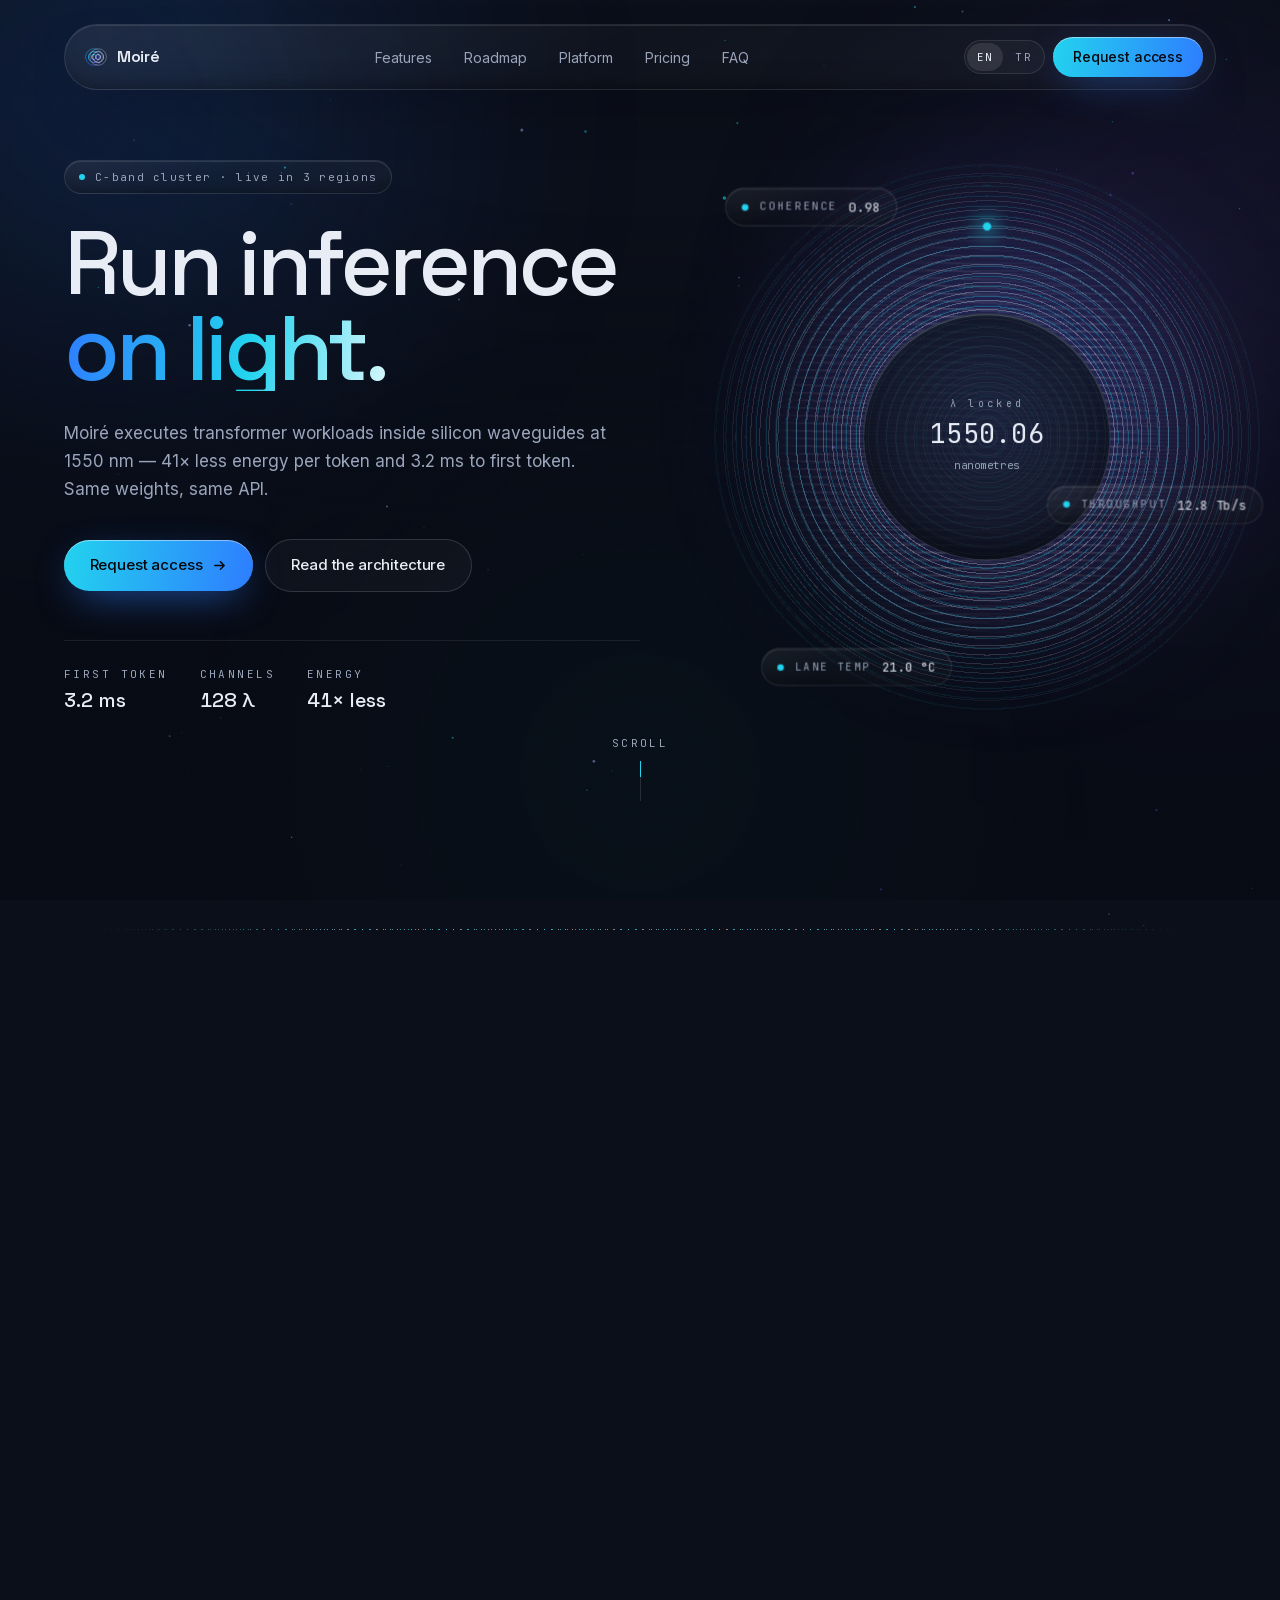
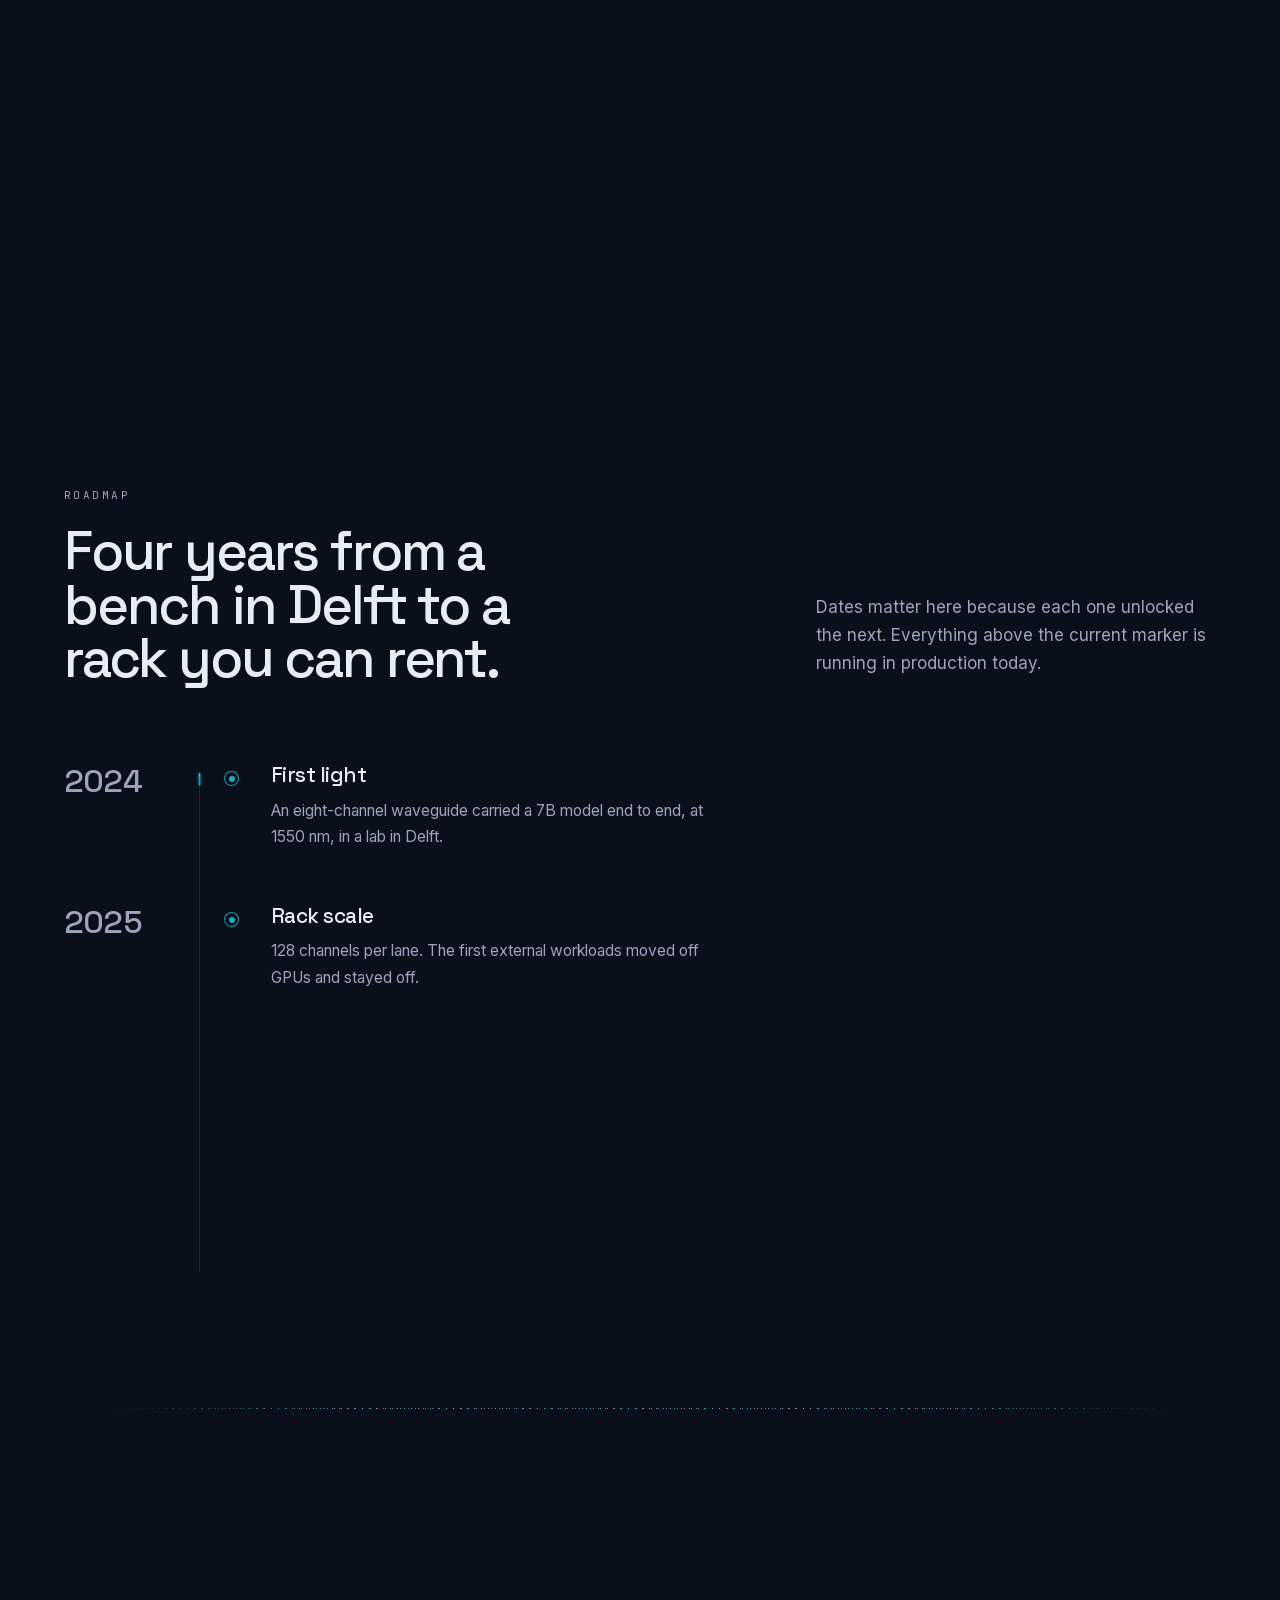
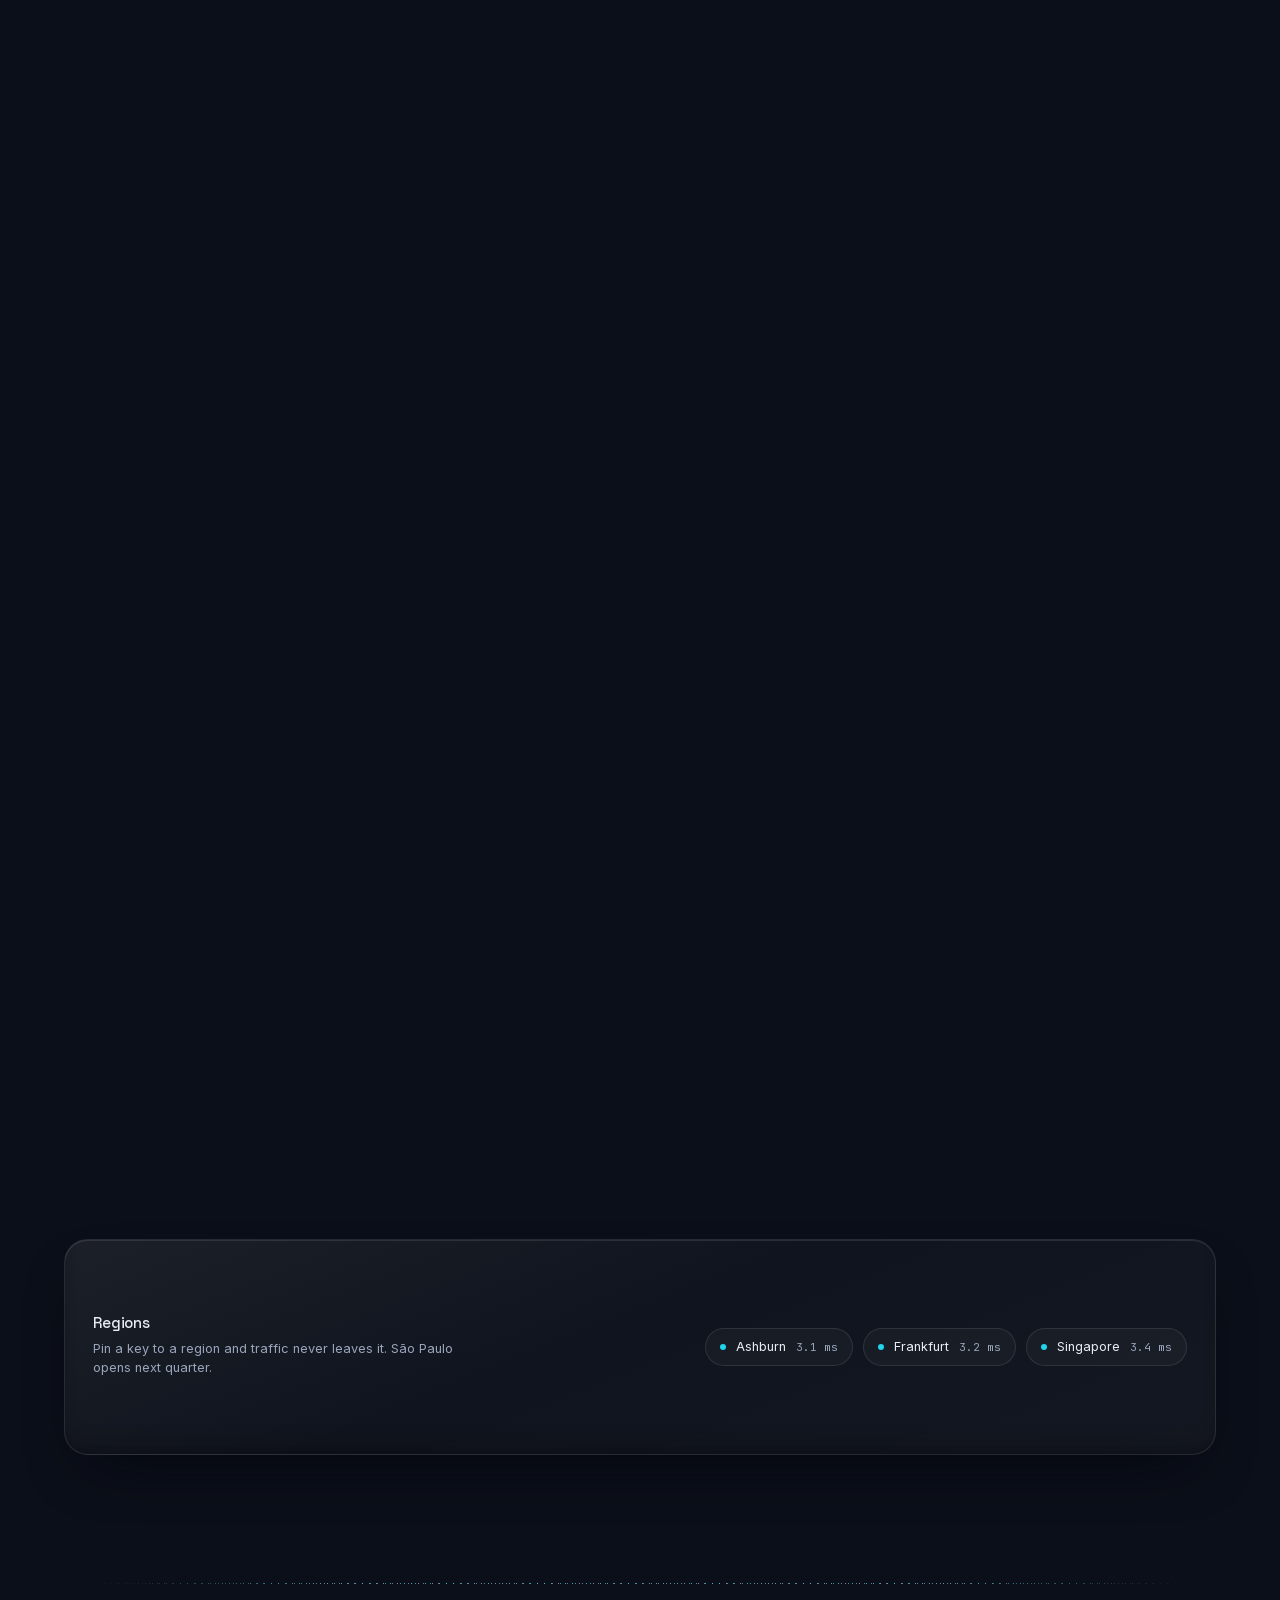
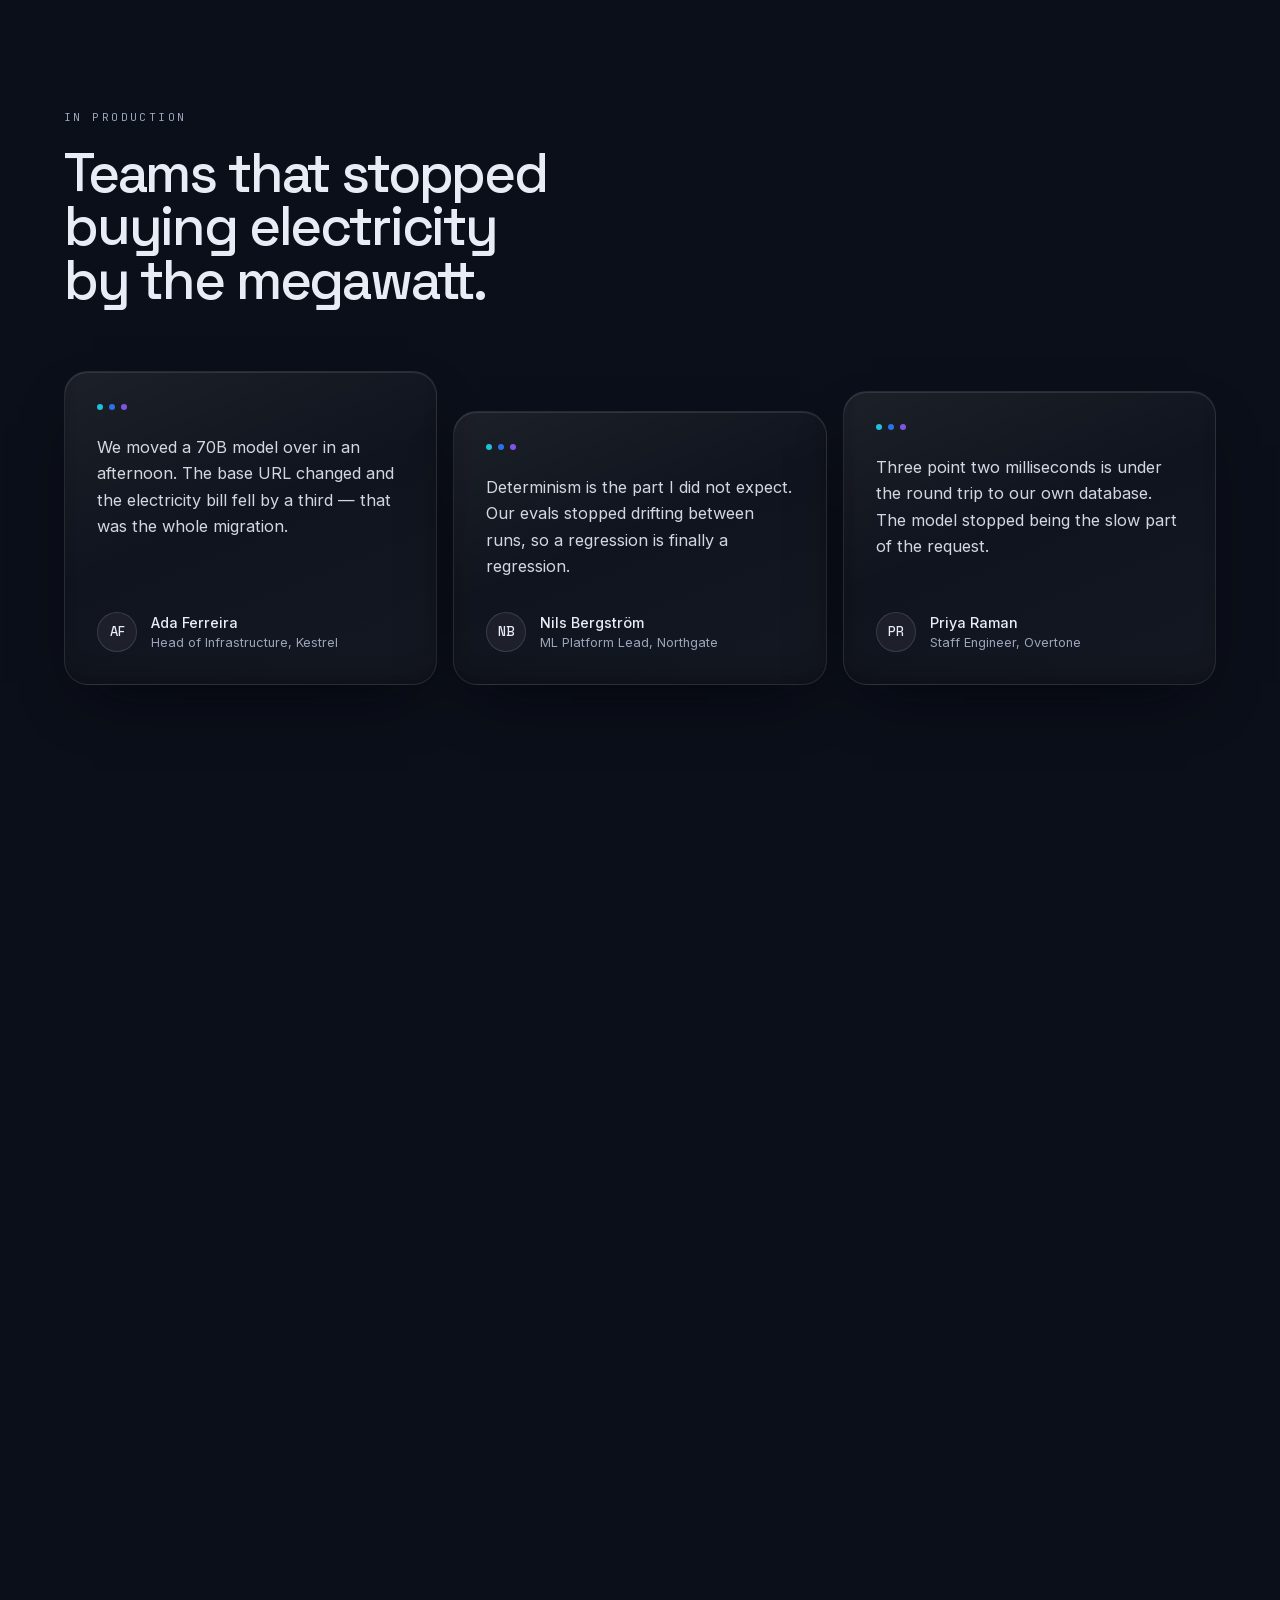
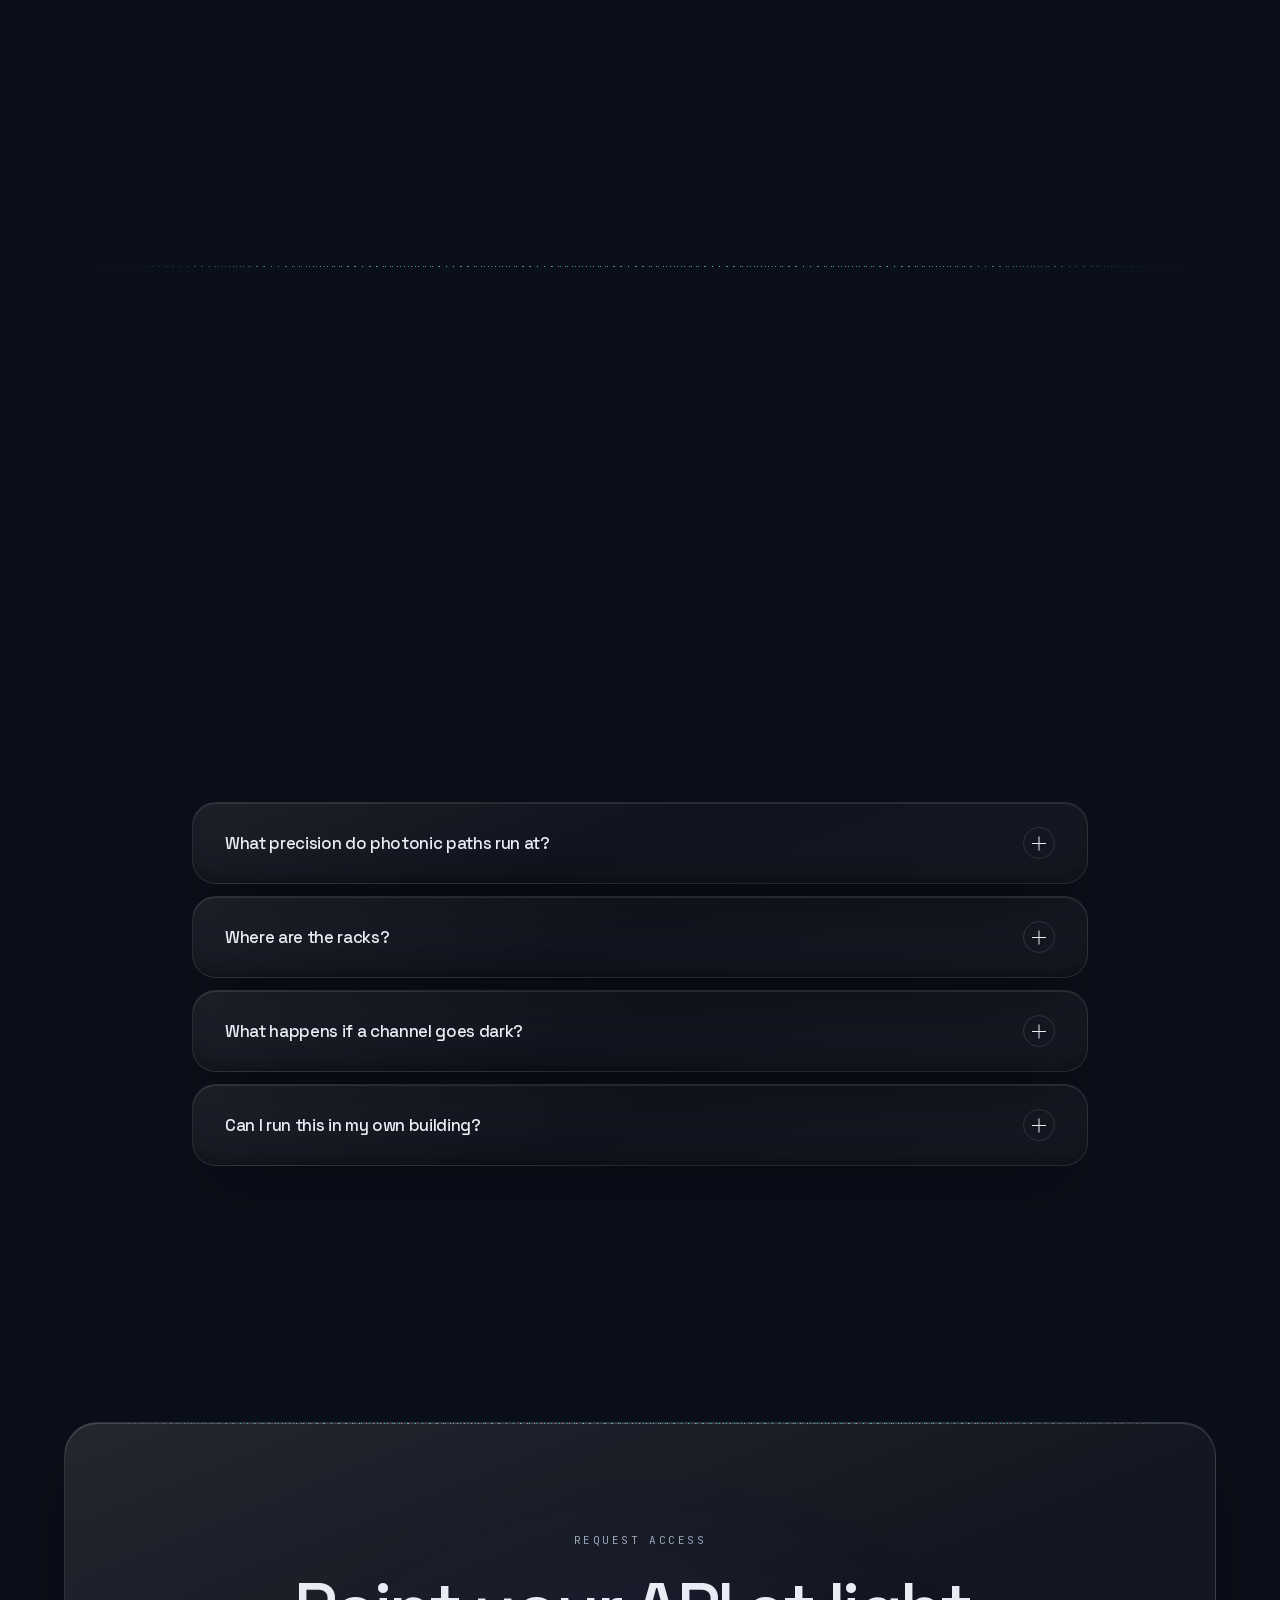
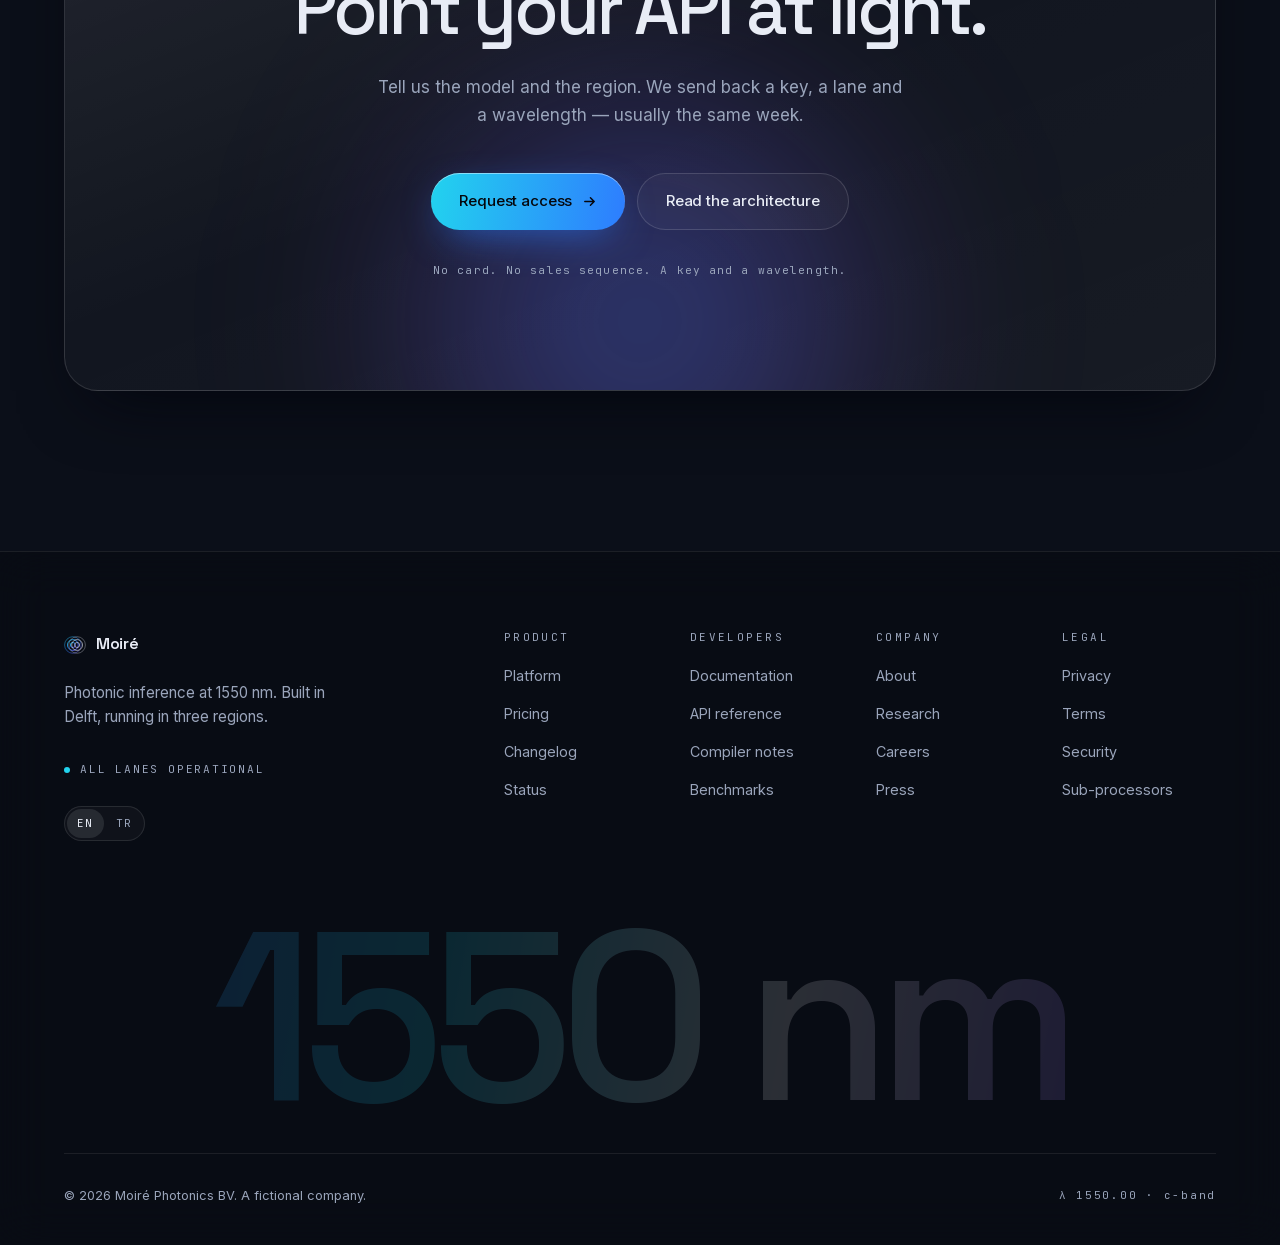
==== commit d3916386: "kaydirma akiciligi: lenis expo-out 0.75s, reveal 0.62s" ====
--- a/index.html
+++ b/index.html
@@ -1,18 +1,18 @@
-<!DOCTYPE html><html lang="en" class="space_grotesk_d4fd9891-module__C5IBSa__variable inter_75b2db1d-module__Ghiw3a__variable jetbrains_mono_f59b1209-module__GZBkVG__variable"><head><meta charSet="utf-8"/><meta name="viewport" content="width=device-width, initial-scale=1"/><link rel="preload" href="/moire/_next/static/media/051742360c26797e-s.p.1bkzbscqrt8rl.woff2" as="font" crossorigin="" type="font/woff2"/><link rel="preload" href="/moire/_next/static/media/0c89a48fa5027cee-s.p.2cyn07wtgehh0.woff2" as="font" crossorigin="" type="font/woff2"/><link rel="preload" href="/moire/_next/static/media/1bffadaabf893a1e-s.p.3-6t-g6q0vh0a.woff2" as="font" crossorigin="" type="font/woff2"/><link rel="preload" href="/moire/_next/static/media/28868e710e86be81-s.p.2eksvhm1z0jwa.woff2" as="font" crossorigin="" type="font/woff2"/><link rel="preload" href="/moire/_next/static/media/5476f68d60460930-s.p.2uwcyprjm3xu3.woff2" as="font" crossorigin="" type="font/woff2"/><link rel="preload" href="/moire/_next/static/media/6a5386fd6038edbe-s.p.3_z45zcoc-xoz.woff2" as="font" crossorigin="" type="font/woff2"/><link rel="preload" href="/moire/_next/static/media/7e7f32a39836f228-s.p.0-oo9_1x_xmvg.woff2" as="font" crossorigin="" type="font/woff2"/><link rel="preload" href="/moire/_next/static/media/83afe278b6a6bb3c-s.p.2bn3s6zvc0dyp.woff2" as="font" crossorigin="" type="font/woff2"/><link rel="stylesheet" href="/moire/_next/static/chunks/06-gp0kckv3zz.css" data-precedence="next"/><link rel="preload" as="script" fetchPriority="low" href="/moire/_next/static/chunks/1jq4o6yq14o4c.js"/><script src="/moire/_next/static/chunks/0jpq2xrizje6i.js" async=""></script><script src="/moire/_next/static/chunks/1vu5vd1u0ry6t.js" async=""></script><script src="/moire/_next/static/chunks/turbopack-37t9aldg8__ku.js" async=""></script><script src="/moire/_next/static/chunks/158myu8e_yme3.js" async=""></script><script src="/moire/_next/static/chunks/2rcgxo_wr9o_m.js" async=""></script><script src="/moire/_next/static/chunks/13xxekq9j17gd.js" async=""></script><meta name="next-size-adjust" content=""/><meta name="theme-color" content="#0b0f19"/><meta name="color-scheme" content="dark"/><title>Moiré — inference that runs on light</title><meta name="description" content="Moiré is a photonic inference cloud. Transformer workloads execute inside silicon waveguides at 1550 nm: 41× less energy per token, 3.2 ms to first token, same weights and same API."/><link rel="canonical" href="/"/><link rel="alternate" hrefLang="en" href="/"/><link rel="alternate" hrefLang="tr" href="/tr"/><meta property="og:title" content="Moiré — inference that runs on light"/><meta property="og:description" content="Photonic inference at 1550 nm. 41× less energy per token, 3.2 ms to first token."/><meta property="og:locale" content="en_US"/><meta property="og:type" content="website"/><meta name="twitter:card" content="summary"/><meta name="twitter:title" content="Moiré — inference that runs on light"/><meta name="twitter:description" content="Photonic inference at 1550 nm. 41× less energy per token, 3.2 ms to first token."/><link rel="icon" href="/moire/icon.svg?icon.1_qzyp-getwgu.svg" sizes="any" type="image/svg+xml"/><noscript><style>[data-reveal]{opacity:1!important;filter:none!important;transform:none!important}</style></noscript><script src="/moire/_next/static/chunks/0cz1d0mv5g_q7.js" noModule=""></script></head><body class="bg-void text-ink antialiased"><div hidden=""><!--$--><!--/$--></div><a href="#main" class="sr-only focus:not-sr-only focus:fixed focus:left-6 focus:top-6 focus:z-[80] focus:rounded-full focus:bg-cyan focus:px-5 focus:py-3 focus:text-sm focus:font-medium focus:text-[#05070d]">Skip to content</a><div aria-hidden="true" class="pointer-events-none fixed inset-0 z-0 overflow-hidden"><div class="absolute -left-[18%] -top-[22%] h-[62vw] w-[62vw] rounded-full opacity-[0.42] blur-[120px]" style="background:radial-gradient(circle at 40% 40%, rgba(46,123,255,0.55), rgba(46,123,255,0) 66%);animation:bloom-drift 26s ease-in-out infinite;will-change:transform"></div><div class="absolute -right-[16%] top-[6%] h-[54vw] w-[54vw] rounded-full opacity-[0.38] blur-[130px]" style="background:radial-gradient(circle at 60% 40%, rgba(139,92,246,0.55), rgba(139,92,246,0) 68%);animation:bloom-drift 32s ease-in-out infinite reverse;will-change:transform"></div><div class="absolute bottom-[-20%] left-[26%] h-[48vw] w-[48vw] rounded-full opacity-[0.3] blur-[140px]" style="background:radial-gradient(circle at 50% 50%, rgba(34,211,238,0.5), rgba(34,211,238,0) 66%);animation:bloom-drift 38s ease-in-out infinite;will-change:transform"></div><div class="absolute inset-0" style="background:radial-gradient(ellipse 90% 60% at 50% 0%, transparent 40%, rgba(7,10,18,0.55) 100%)"></div></div><header class="fixed inset-x-0 top-0 z-50 px-4 pt-4 sm:px-6 sm:pt-6"><nav aria-label="Primary" data-reveal="" class="mx-auto flex max-w-6xl items-center justify-between rounded-full px-3 py-2.5 pl-5 transition-all duration-500 sm:py-3 glass" style="opacity:0;transform:translateY(-28px)"><a href="#top" class="flex items-center gap-2.5" aria-label="Moiré — home"><span class="flex items-center gap-2.5 h-[18px] w-auto"><svg viewBox="0 0 26 26" class="h-[22px] w-[22px] shrink-0" aria-hidden="true"><defs><linearGradient id="wm" x1="0" y1="0" x2="1" y2="1"><stop offset="0%" stop-color="#22d3ee"></stop><stop offset="55%" stop-color="#2e7bff"></stop><stop offset="100%" stop-color="#8b5cf6"></stop></linearGradient></defs><g fill="none" stroke="url(#wm)" stroke-width="1"><circle cx="10.5" cy="13" r="3"></circle><circle cx="10.5" cy="13" r="6.4"></circle><circle cx="10.5" cy="13" r="9.8" opacity="0.55"></circle></g><g fill="none" stroke="#e8ecf5" stroke-width="1" opacity="0.75"><circle cx="15.5" cy="13" r="3"></circle><circle cx="15.5" cy="13" r="6.4"></circle><circle cx="15.5" cy="13" r="9.8" opacity="0.5"></circle></g></svg><span class="font-display text-[1.02rem] font-semibold tracking-[-0.02em] text-ink">Moiré</span></span></a><ul class="hidden items-center gap-1 lg:flex"><li><a href="#features" class="rounded-full px-3.5 py-2 text-sm text-muted transition-colors duration-300 hover:text-ink">Features</a></li><li><a href="#roadmap" class="rounded-full px-3.5 py-2 text-sm text-muted transition-colors duration-300 hover:text-ink">Roadmap</a></li><li><a href="#platform" class="rounded-full px-3.5 py-2 text-sm text-muted transition-colors duration-300 hover:text-ink">Platform</a></li><li><a href="#pricing" class="rounded-full px-3.5 py-2 text-sm text-muted transition-colors duration-300 hover:text-ink">Pricing</a></li><li><a href="#faq" class="rounded-full px-3.5 py-2 text-sm text-muted transition-colors duration-300 hover:text-ink">FAQ</a></li></ul><div class="flex items-center gap-2"><nav aria-label="Language" class="flex items-center gap-0.5 rounded-full border border-white/10 bg-white/[0.03] p-0.5 hidden sm:flex"><a href="/moire/" hrefLang="en" lang="en" aria-current="true" title="English" class="rounded-full px-2.5 py-1.5 font-mono text-[0.68rem] uppercase tracking-[0.12em] transition-colors duration-300 bg-white/10 text-ink">en</a><a href="/moire/tr/" hrefLang="tr" lang="tr" title="Türkçe" class="rounded-full px-2.5 py-1.5 font-mono text-[0.68rem] uppercase tracking-[0.12em] transition-colors duration-300 text-muted hover:text-ink">tr</a></nav><a href="#cta" class="btn btn-primary hidden px-5 py-2.5 text-sm sm:inline-flex" style="transform:none">Request access</a><button type="button" aria-expanded="false" aria-controls="mobile-menu" aria-label="Open menu" class="btn-ghost flex h-10 w-10 items-center justify-center rounded-full lg:hidden"><span class="relative block h-3 w-4"><span class="absolute left-0 block h-px w-full bg-ink transition-transform duration-300" style="top:1px;transform:none"></span><span class="absolute left-0 block h-px w-full bg-ink transition-transform duration-300" style="top:11px;transform:none"></span></span></button></div></nav></header><main id="main"><section id="top" class="relative isolate overflow-hidden px-5 pb-24 pt-32 sm:px-8 sm:pb-32 sm:pt-40"><canvas aria-hidden="true" class="pointer-events-none absolute inset-0 -z-10 h-full w-full"></canvas><div class="mx-auto grid max-w-6xl items-center gap-14 lg:grid-cols-[1.04fr_0.96fr] lg:gap-8"><div class="relative z-10 max-w-xl"><p data-reveal="" class="glass inline-flex items-center gap-2.5 rounded-full px-3.5 py-2" style="opacity:0;filter:blur(12px);transform:translateY(22px)"><span class="h-1.5 w-1.5 rounded-full bg-cyan" style="animation:pulse-dot 2.4s ease-out infinite"></span><span class="font-mono text-[0.68rem] tracking-[0.12em] text-muted">C-band cluster · live in 3 regions</span></p><h1 class="mt-7 text-[clamp(2.85rem,8.4vw,5.6rem)] font-medium leading-[0.94] tracking-[-0.045em]"><span data-reveal="" class="block" style="opacity:0;filter:blur(12px);transform:translateY(22px)">Run inference</span><span data-reveal="" class="lit block" style="opacity:0;filter:blur(12px);transform:translateY(22px)">on light.</span></h1><p data-reveal="" class="mt-7 max-w-[34rem] text-[1.0625rem] leading-[1.65] text-muted" style="opacity:0;filter:blur(12px);transform:translateY(22px)">Moiré executes transformer workloads inside silicon waveguides at 1550 nm — 41× less energy per token and 3.2 ms to first token. Same weights, same API.</p><div data-reveal="" class="mt-9 flex flex-wrap items-center gap-3" style="opacity:0;filter:blur(12px);transform:translateY(22px)"><a href="#cta" class="btn btn-primary" style="transform:none">Request access<svg width="15" height="15" viewBox="0 0 16 16" fill="none" aria-hidden="true"><path d="M3 8h10M9 4l4 4-4 4" stroke="currentColor" stroke-width="1.6" stroke-linecap="round" stroke-linejoin="round"></path></svg></a><a href="#platform" class="btn btn-ghost" style="transform:none">Read the architecture</a></div><dl data-reveal="" class="mt-12 flex flex-wrap items-baseline gap-x-8 gap-y-4 border-t border-white/8 pt-7" style="opacity:0;filter:blur(12px);transform:translateY(22px)"><div><dt class="label mb-1.5">first token</dt><dd class="font-display text-xl font-medium tabular-nums text-ink">3.2 ms</dd></div><div><dt class="label mb-1.5">channels</dt><dd class="font-display text-xl font-medium tabular-nums text-ink">128 λ</dd></div><div><dt class="label mb-1.5">energy</dt><dd class="font-display text-xl font-medium tabular-nums text-ink">41× less</dd></div></dl></div><div data-reveal="" class="relative lg:-mr-12 xl:-mr-20" style="opacity:0;filter:blur(22px);transform:scale(0.9)"><div aria-hidden="true" class="relative mx-auto aspect-square w-full max-w-[34rem]" style="perspective:1400px"><div class="relative h-full w-full" style="transform-style:preserve-3d;will-change:transform;transform:none"><div class="absolute inset-0" style="transform:translateZ(-140px);transform-style:preserve-3d"><div class="absolute inset-[9%] rounded-full blur-[80px]" style="background:radial-gradient(circle at 54% 42%, rgba(46,123,255,0.34), rgba(139,92,246,0.22) 48%, transparent 72%);animation:bloom-drift 18s ease-in-out infinite"></div></div><div class="absolute inset-0" style="transform:translateZ(-70px);transform-style:preserve-3d"><div class="absolute inset-[10%] overflow-hidden rounded-slab"><div class="grating" style="--angle:0deg"></div><div class="grating" style="--angle:3deg;animation:grating-shear 19s ease-in-out infinite alternate;will-change:transform"></div></div></div><div class="absolute inset-0" style="transform:translateZ(10px);transform-style:preserve-3d"><div class="zone" style="--gap:9px;--fringe-color:rgba(210,228,255,0.38)"></div></div><div class="absolute inset-0" style="transform:translateZ(46px);transform-style:preserve-3d"><div class="h-full w-full" style="will-change:transform;transform:none"><div class="zone" style="--gap:9.7px;--fringe-color:rgba(34,211,238,0.42);animation:zone-beat 17s ease-in-out infinite;will-change:transform"></div></div></div><div class="absolute inset-0" style="transform:translateZ(70px);transform-style:preserve-3d"><div class="absolute inset-[13%] rounded-full border border-white/10" style="animation:spin-orbit 24s linear infinite"><span class="absolute left-1/2 top-0 h-2 w-2 -translate-x-1/2 -translate-y-1/2 rounded-full bg-cyan" style="box-shadow:0 0 18px 4px rgba(34,211,238,0.75)"></span></div></div><div class="absolute inset-0" style="transform:translateZ(110px);transform-style:preserve-3d"><div class="absolute left-1/2 top-1/2 flex h-[42%] w-[42%] -translate-x-1/2 -translate-y-1/2 flex-col items-center justify-center gap-1 rounded-full border border-white/12 backdrop-blur-xl" style="background:radial-gradient(circle at 50% 40%, rgba(11,15,25,0.72), rgba(11,15,25,0.88))"><div class="absolute inset-0 rounded-full" style="box-shadow:inset 0 1px 0 0 rgba(255,255,255,0.22), inset 0 -22px 40px -30px rgba(0,0,0,0.95)"></div><span class="label normal-case text-[0.58rem] tracking-[0.28em]">λ locked</span><span class="font-mono text-[clamp(1rem,3.6vw,1.55rem)] tabular-nums text-ink">1550.00</span><span class="font-mono text-[0.62rem] text-muted">nanometres</span></div></div><div class="absolute inset-0" style="transform:translateZ(150px);transform-style:preserve-3d"><div class="glass absolute flex items-center gap-2.5 rounded-full px-3.5 py-2 left-[7%] top-[9%]" style="animation:float-y 9s ease-in-out infinite;animation-delay:0s"><span class="h-1.5 w-1.5 rounded-full bg-cyan" style="animation:pulse-dot 2.6s ease-out infinite"></span><span class="font-mono text-[0.6rem] uppercase tracking-[0.18em] text-muted">coherence</span><span class="font-mono text-[0.72rem] text-ink">0.98</span></div></div><div class="absolute inset-0" style="transform:translateZ(132px);transform-style:preserve-3d"><div class="glass absolute flex items-center gap-2.5 rounded-full px-3.5 py-2 right-[4%] top-[58%]" style="animation:float-y 9s ease-in-out infinite;animation-delay:-3.5s"><span class="h-1.5 w-1.5 rounded-full bg-cyan" style="animation:pulse-dot 2.6s ease-out infinite"></span><span class="font-mono text-[0.6rem] uppercase tracking-[0.18em] text-muted">throughput</span><span class="font-mono text-[0.72rem] text-ink">12.8 Tb/s</span></div></div><div class="absolute inset-0" style="transform:translateZ(118px);transform-style:preserve-3d"><div class="glass absolute flex items-center gap-2.5 rounded-full px-3.5 py-2 bottom-[8%] left-[12%]" style="animation:float-y 9s ease-in-out infinite;animation-delay:-6s"><span class="h-1.5 w-1.5 rounded-full bg-cyan" style="animation:pulse-dot 2.6s ease-out infinite"></span><span class="font-mono text-[0.6rem] uppercase tracking-[0.18em] text-muted">lane temp</span><span class="font-mono text-[0.72rem] text-ink">21.0 °C</span></div></div></div><style>
+<!DOCTYPE html><html lang="en" class="space_grotesk_d4fd9891-module__C5IBSa__variable inter_75b2db1d-module__Ghiw3a__variable jetbrains_mono_f59b1209-module__GZBkVG__variable"><head><meta charSet="utf-8"/><meta name="viewport" content="width=device-width, initial-scale=1"/><link rel="preload" href="/_next/static/media/051742360c26797e-s.p.1bkzbscqrt8rl.woff2" as="font" crossorigin="" type="font/woff2"/><link rel="preload" href="/_next/static/media/0c89a48fa5027cee-s.p.2cyn07wtgehh0.woff2" as="font" crossorigin="" type="font/woff2"/><link rel="preload" href="/_next/static/media/1bffadaabf893a1e-s.p.3-6t-g6q0vh0a.woff2" as="font" crossorigin="" type="font/woff2"/><link rel="preload" href="/_next/static/media/28868e710e86be81-s.p.2eksvhm1z0jwa.woff2" as="font" crossorigin="" type="font/woff2"/><link rel="preload" href="/_next/static/media/5476f68d60460930-s.p.2uwcyprjm3xu3.woff2" as="font" crossorigin="" type="font/woff2"/><link rel="preload" href="/_next/static/media/6a5386fd6038edbe-s.p.3_z45zcoc-xoz.woff2" as="font" crossorigin="" type="font/woff2"/><link rel="preload" href="/_next/static/media/7e7f32a39836f228-s.p.0-oo9_1x_xmvg.woff2" as="font" crossorigin="" type="font/woff2"/><link rel="preload" href="/_next/static/media/83afe278b6a6bb3c-s.p.2bn3s6zvc0dyp.woff2" as="font" crossorigin="" type="font/woff2"/><link rel="stylesheet" href="/_next/static/chunks/06-gp0kckv3zz.css" data-precedence="next"/><link rel="preload" as="script" fetchPriority="low" href="/_next/static/chunks/1jq4o6yq14o4c.js"/><script src="/_next/static/chunks/3bvs1nl3bjmpb.js" async=""></script><script src="/_next/static/chunks/1vu5vd1u0ry6t.js" async=""></script><script src="/_next/static/chunks/turbopack-3itrnaqalzadv.js" async=""></script><script src="/_next/static/chunks/158myu8e_yme3.js" async=""></script><script src="/_next/static/chunks/2cr-fh__hc7o4.js" async=""></script><script src="/_next/static/chunks/3swh532pkp0o-.js" async=""></script><meta name="next-size-adjust" content=""/><meta name="theme-color" content="#0b0f19"/><meta name="color-scheme" content="dark"/><title>Moiré — inference that runs on light</title><meta name="description" content="Moiré is a photonic inference cloud. Transformer workloads execute inside silicon waveguides at 1550 nm: 41× less energy per token, 3.2 ms to first token, same weights and same API."/><link rel="canonical" href="/"/><link rel="alternate" hrefLang="en" href="/"/><link rel="alternate" hrefLang="tr" href="/tr"/><meta property="og:title" content="Moiré — inference that runs on light"/><meta property="og:description" content="Photonic inference at 1550 nm. 41× less energy per token, 3.2 ms to first token."/><meta property="og:locale" content="en_US"/><meta property="og:type" content="website"/><meta name="twitter:card" content="summary"/><meta name="twitter:title" content="Moiré — inference that runs on light"/><meta name="twitter:description" content="Photonic inference at 1550 nm. 41× less energy per token, 3.2 ms to first token."/><link rel="icon" href="/icon.svg?icon.1_qzyp-getwgu.svg" sizes="any" type="image/svg+xml"/><noscript><style>[data-reveal]{opacity:1!important;filter:none!important;transform:none!important}</style></noscript><script src="/_next/static/chunks/0cz1d0mv5g_q7.js" noModule=""></script></head><body class="bg-void text-ink antialiased"><div hidden=""><!--$--><!--/$--></div><a href="#main" class="sr-only focus:not-sr-only focus:fixed focus:left-6 focus:top-6 focus:z-[80] focus:rounded-full focus:bg-cyan focus:px-5 focus:py-3 focus:text-sm focus:font-medium focus:text-[#05070d]">Skip to content</a><div aria-hidden="true" class="pointer-events-none fixed inset-0 z-0 overflow-hidden"><div class="absolute -left-[18%] -top-[22%] h-[62vw] w-[62vw] rounded-full opacity-[0.42] blur-[120px]" style="background:radial-gradient(circle at 40% 40%, rgba(46,123,255,0.55), rgba(46,123,255,0) 66%);animation:bloom-drift 26s ease-in-out infinite;will-change:transform"></div><div class="absolute -right-[16%] top-[6%] h-[54vw] w-[54vw] rounded-full opacity-[0.38] blur-[130px]" style="background:radial-gradient(circle at 60% 40%, rgba(139,92,246,0.55), rgba(139,92,246,0) 68%);animation:bloom-drift 32s ease-in-out infinite reverse;will-change:transform"></div><div class="absolute bottom-[-20%] left-[26%] h-[48vw] w-[48vw] rounded-full opacity-[0.3] blur-[140px]" style="background:radial-gradient(circle at 50% 50%, rgba(34,211,238,0.5), rgba(34,211,238,0) 66%);animation:bloom-drift 38s ease-in-out infinite;will-change:transform"></div><div class="absolute inset-0" style="background:radial-gradient(ellipse 90% 60% at 50% 0%, transparent 40%, rgba(7,10,18,0.55) 100%)"></div></div><header class="fixed inset-x-0 top-0 z-50 px-4 pt-4 sm:px-6 sm:pt-6"><nav aria-label="Primary" data-reveal="" class="mx-auto flex max-w-6xl items-center justify-between rounded-full px-3 py-2.5 pl-5 transition-all duration-500 sm:py-3 glass" style="opacity:0;transform:translateY(-28px)"><a href="#top" class="flex items-center gap-2.5" aria-label="Moiré — home"><span class="flex items-center gap-2.5 h-[18px] w-auto"><svg viewBox="0 0 26 26" class="h-[22px] w-[22px] shrink-0" aria-hidden="true"><defs><linearGradient id="wm" x1="0" y1="0" x2="1" y2="1"><stop offset="0%" stop-color="#22d3ee"></stop><stop offset="55%" stop-color="#2e7bff"></stop><stop offset="100%" stop-color="#8b5cf6"></stop></linearGradient></defs><g fill="none" stroke="url(#wm)" stroke-width="1"><circle cx="10.5" cy="13" r="3"></circle><circle cx="10.5" cy="13" r="6.4"></circle><circle cx="10.5" cy="13" r="9.8" opacity="0.55"></circle></g><g fill="none" stroke="#e8ecf5" stroke-width="1" opacity="0.75"><circle cx="15.5" cy="13" r="3"></circle><circle cx="15.5" cy="13" r="6.4"></circle><circle cx="15.5" cy="13" r="9.8" opacity="0.5"></circle></g></svg><span class="font-display text-[1.02rem] font-semibold tracking-[-0.02em] text-ink">Moiré</span></span></a><ul class="hidden items-center gap-1 lg:flex"><li><a href="#features" class="rounded-full px-3.5 py-2 text-sm text-muted transition-colors duration-300 hover:text-ink">Features</a></li><li><a href="#roadmap" class="rounded-full px-3.5 py-2 text-sm text-muted transition-colors duration-300 hover:text-ink">Roadmap</a></li><li><a href="#platform" class="rounded-full px-3.5 py-2 text-sm text-muted transition-colors duration-300 hover:text-ink">Platform</a></li><li><a href="#pricing" class="rounded-full px-3.5 py-2 text-sm text-muted transition-colors duration-300 hover:text-ink">Pricing</a></li><li><a href="#faq" class="rounded-full px-3.5 py-2 text-sm text-muted transition-colors duration-300 hover:text-ink">FAQ</a></li></ul><div class="flex items-center gap-2"><nav aria-label="Language" class="flex items-center gap-0.5 rounded-full border border-white/10 bg-white/[0.03] p-0.5 hidden sm:flex"><a href="/" hrefLang="en" lang="en" aria-current="true" title="English" class="rounded-full px-2.5 py-1.5 font-mono text-[0.68rem] uppercase tracking-[0.12em] transition-colors duration-300 bg-white/10 text-ink">en</a><a href="/tr/" hrefLang="tr" lang="tr" title="Türkçe" class="rounded-full px-2.5 py-1.5 font-mono text-[0.68rem] uppercase tracking-[0.12em] transition-colors duration-300 text-muted hover:text-ink">tr</a></nav><a href="#cta" class="btn btn-primary hidden px-5 py-2.5 text-sm sm:inline-flex" style="transform:none">Request access</a><button type="button" aria-expanded="false" aria-controls="mobile-menu" aria-label="Open menu" class="btn-ghost flex h-10 w-10 items-center justify-center rounded-full lg:hidden"><span class="relative block h-3 w-4"><span class="absolute left-0 block h-px w-full bg-ink transition-transform duration-300" style="top:1px;transform:none"></span><span class="absolute left-0 block h-px w-full bg-ink transition-transform duration-300" style="top:11px;transform:none"></span></span></button></div></nav></header><main id="main"><section id="top" class="relative isolate overflow-hidden px-5 pb-24 pt-32 sm:px-8 sm:pb-32 sm:pt-40"><canvas aria-hidden="true" class="pointer-events-none absolute inset-0 -z-10 h-full w-full"></canvas><div class="mx-auto grid max-w-6xl items-center gap-14 lg:grid-cols-[1.04fr_0.96fr] lg:gap-8"><div class="relative z-10 max-w-xl"><p data-reveal="" class="glass inline-flex items-center gap-2.5 rounded-full px-3.5 py-2" style="opacity:0;filter:blur(12px);transform:translateY(22px)"><span class="h-1.5 w-1.5 rounded-full bg-cyan" style="animation:pulse-dot 2.4s ease-out infinite"></span><span class="font-mono text-[0.68rem] tracking-[0.12em] text-muted">C-band cluster · live in 3 regions</span></p><h1 class="mt-7 text-[clamp(2.85rem,8.4vw,5.6rem)] font-medium leading-[0.94] tracking-[-0.045em]"><span data-reveal="" class="block" style="opacity:0;filter:blur(12px);transform:translateY(22px)">Run inference</span><span data-reveal="" class="lit block" style="opacity:0;filter:blur(12px);transform:translateY(22px)">on light.</span></h1><p data-reveal="" class="mt-7 max-w-[34rem] text-[1.0625rem] leading-[1.65] text-muted" style="opacity:0;filter:blur(12px);transform:translateY(22px)">Moiré executes transformer workloads inside silicon waveguides at 1550 nm — 41× less energy per token and 3.2 ms to first token. Same weights, same API.</p><div data-reveal="" class="mt-9 flex flex-wrap items-center gap-3" style="opacity:0;filter:blur(12px);transform:translateY(22px)"><a href="#cta" class="btn btn-primary" style="transform:none">Request access<svg width="15" height="15" viewBox="0 0 16 16" fill="none" aria-hidden="true"><path d="M3 8h10M9 4l4 4-4 4" stroke="currentColor" stroke-width="1.6" stroke-linecap="round" stroke-linejoin="round"></path></svg></a><a href="#platform" class="btn btn-ghost" style="transform:none">Read the architecture</a></div><dl data-reveal="" class="mt-12 flex flex-wrap items-baseline gap-x-8 gap-y-4 border-t border-white/8 pt-7" style="opacity:0;filter:blur(12px);transform:translateY(22px)"><div><dt class="label mb-1.5">first token</dt><dd class="font-display text-xl font-medium tabular-nums text-ink">3.2 ms</dd></div><div><dt class="label mb-1.5">channels</dt><dd class="font-display text-xl font-medium tabular-nums text-ink">128 λ</dd></div><div><dt class="label mb-1.5">energy</dt><dd class="font-display text-xl font-medium tabular-nums text-ink">41× less</dd></div></dl></div><div data-reveal="" class="relative lg:-mr-12 xl:-mr-20" style="opacity:0;filter:blur(22px);transform:scale(0.9)"><div aria-hidden="true" class="relative mx-auto aspect-square w-full max-w-[34rem]" style="perspective:1400px"><div class="relative h-full w-full" style="transform-style:preserve-3d;will-change:transform;transform:none"><div class="absolute inset-0" style="transform:translateZ(-140px);transform-style:preserve-3d"><div class="absolute inset-[9%] rounded-full blur-[80px]" style="background:radial-gradient(circle at 54% 42%, rgba(46,123,255,0.34), rgba(139,92,246,0.22) 48%, transparent 72%);animation:bloom-drift 18s ease-in-out infinite"></div></div><div class="absolute inset-0" style="transform:translateZ(-70px);transform-style:preserve-3d"><div class="absolute inset-[10%] overflow-hidden rounded-slab"><div class="grating" style="--angle:0deg"></div><div class="grating" style="--angle:3deg;animation:grating-shear 19s ease-in-out infinite alternate;will-change:transform"></div></div></div><div class="absolute inset-0" style="transform:translateZ(10px);transform-style:preserve-3d"><div class="zone" style="--gap:9px;--fringe-color:rgba(210,228,255,0.38)"></div></div><div class="absolute inset-0" style="transform:translateZ(46px);transform-style:preserve-3d"><div class="h-full w-full" style="will-change:transform;transform:none"><div class="zone" style="--gap:9.7px;--fringe-color:rgba(34,211,238,0.42);animation:zone-beat 17s ease-in-out infinite;will-change:transform"></div></div></div><div class="absolute inset-0" style="transform:translateZ(70px);transform-style:preserve-3d"><div class="absolute inset-[13%] rounded-full border border-white/10" style="animation:spin-orbit 24s linear infinite"><span class="absolute left-1/2 top-0 h-2 w-2 -translate-x-1/2 -translate-y-1/2 rounded-full bg-cyan" style="box-shadow:0 0 18px 4px rgba(34,211,238,0.75)"></span></div></div><div class="absolute inset-0" style="transform:translateZ(110px);transform-style:preserve-3d"><div class="absolute left-1/2 top-1/2 flex h-[42%] w-[42%] -translate-x-1/2 -translate-y-1/2 flex-col items-center justify-center gap-1 rounded-full border border-white/12 backdrop-blur-xl" style="background:radial-gradient(circle at 50% 40%, rgba(11,15,25,0.72), rgba(11,15,25,0.88))"><div class="absolute inset-0 rounded-full" style="box-shadow:inset 0 1px 0 0 rgba(255,255,255,0.22), inset 0 -22px 40px -30px rgba(0,0,0,0.95)"></div><span class="label normal-case text-[0.58rem] tracking-[0.28em]">λ locked</span><span class="font-mono text-[clamp(1rem,3.6vw,1.55rem)] tabular-nums text-ink">1550.00</span><span class="font-mono text-[0.62rem] text-muted">nanometres</span></div></div><div class="absolute inset-0" style="transform:translateZ(150px);transform-style:preserve-3d"><div class="glass absolute flex items-center gap-2.5 rounded-full px-3.5 py-2 left-[7%] top-[9%]" style="animation:float-y 9s ease-in-out infinite;animation-delay:0s"><span class="h-1.5 w-1.5 rounded-full bg-cyan" style="animation:pulse-dot 2.6s ease-out infinite"></span><span class="font-mono text-[0.6rem] uppercase tracking-[0.18em] text-muted">coherence</span><span class="font-mono text-[0.72rem] text-ink">0.98</span></div></div><div class="absolute inset-0" style="transform:translateZ(132px);transform-style:preserve-3d"><div class="glass absolute flex items-center gap-2.5 rounded-full px-3.5 py-2 right-[4%] top-[58%]" style="animation:float-y 9s ease-in-out infinite;animation-delay:-3.5s"><span class="h-1.5 w-1.5 rounded-full bg-cyan" style="animation:pulse-dot 2.6s ease-out infinite"></span><span class="font-mono text-[0.6rem] uppercase tracking-[0.18em] text-muted">throughput</span><span class="font-mono text-[0.72rem] text-ink">12.8 Tb/s</span></div></div><div class="absolute inset-0" style="transform:translateZ(118px);transform-style:preserve-3d"><div class="glass absolute flex items-center gap-2.5 rounded-full px-3.5 py-2 bottom-[8%] left-[12%]" style="animation:float-y 9s ease-in-out infinite;animation-delay:-6s"><span class="h-1.5 w-1.5 rounded-full bg-cyan" style="animation:pulse-dot 2.6s ease-out infinite"></span><span class="font-mono text-[0.6rem] uppercase tracking-[0.18em] text-muted">lane temp</span><span class="font-mono text-[0.72rem] text-ink">21.0 °C</span></div></div></div><style>
         @keyframes spin-orbit { to { transform: rotate(360deg); } }
       </style></div></div></div><button type="button" data-reveal="" class="mx-auto mt-16 flex flex-col items-center gap-3 text-muted transition-colors hover:text-ink lg:mt-6" style="opacity:0"><span class="label">Scroll</span><span class="relative block h-10 w-px overflow-hidden bg-white/12"><span class="absolute inset-x-0 top-0 block h-4 bg-cyan" style="animation:scroll-cue 2.2s ease-in-out infinite"></span></span></button><style>
         @keyframes scroll-cue {
           0% { transform: translateY(-100%); }
           60%, 100% { transform: translateY(280%); }
         }
-      </style></section><div class="mx-auto max-w-6xl px-5 sm:px-8 " aria-hidden="true"><div class="fringe"></div></div><section id="features" aria-labelledby="features-title" class="relative z-10 px-5 py-24 sm:px-8 sm:py-32"><div class="mx-auto max-w-6xl"><div class="grid gap-7 md:grid-cols-[minmax(0,1fr)_minmax(0,25rem)] md:items-end md:gap-12"><div data-reveal="" style="opacity:0;filter:blur(14px);transform:translateY(26px)"><p class="label mb-6">What changes</p><h2 id="features-title" class="max-w-[16ch] text-[clamp(2.05rem,4.6vw,3.4rem)] font-medium tracking-[-0.04em]">Everything moves. Nothing about your model does.</h2></div><div data-reveal="" style="opacity:0;filter:blur(14px);transform:translateY(26px)"><p class="text-[1.0625rem] leading-[1.65] text-muted md:pb-2">Photonics is an implementation detail we are happy to keep to ourselves. What reaches your codebase is a base URL and a much smaller power draw.</p></div></div><ul class="mt-14 grid gap-4 sm:mt-16 md:grid-cols-2"><li data-reveal="" style="opacity:0;filter:blur(14px);transform:translateY(26px)"><article class="glass spotlight lift group relative h-full overflow-hidden rounded-card p-7 sm:p-9"><span class="flex h-12 w-12 items-center justify-center rounded-2xl border border-white/10 bg-white/[0.04] transition-transform duration-500 group-hover:-translate-y-1" aria-hidden="true"><svg viewBox="0 0 24 24" fill="none" class="h-6 w-6 text-cyan"><path d="M4 12h6m4 0h6" stroke="currentColor" stroke-width="1.5" stroke-linecap="round"></path><circle cx="12" cy="12" r="2.4" stroke="currentColor" stroke-width="1.5"></circle><path d="M12 5.5v2M12 16.5v2" stroke="currentColor" stroke-width="1.5" stroke-linecap="round" opacity=".5"></path></svg></span><h3 class="mt-7 text-[1.35rem] font-medium tracking-[-0.025em]">Same weights, same API</h3><p class="mt-3.5 text-[0.975rem] leading-[1.68] text-muted">Point an OpenAI-compatible client at Moiré. We compile your checkpoint to a photonic graph — you change a base URL, not a model.</p></article></li><li data-reveal="" style="opacity:0;filter:blur(14px);transform:translateY(26px)"><article class="glass spotlight lift group relative h-full overflow-hidden rounded-card p-7 sm:p-9"><span class="flex h-12 w-12 items-center justify-center rounded-2xl border border-white/10 bg-white/[0.04] transition-transform duration-500 group-hover:-translate-y-1" aria-hidden="true"><svg viewBox="0 0 24 24" fill="none" class="h-6 w-6 text-cyan"><path d="M13.5 3 6 13.2h5.1L10.5 21 18 10.8h-5.1L13.5 3Z" stroke="currentColor" stroke-width="1.5" stroke-linejoin="round"></path></svg></span><h3 class="mt-7 text-[1.35rem] font-medium tracking-[-0.025em]">Energy you can measure</h3><p class="mt-3.5 text-[0.975rem] leading-[1.68] text-muted">Every response carries the joules it cost. Read it per request, per token, or per team, and put a real number in the sustainability report.</p></article></li><li data-reveal="" style="opacity:0;filter:blur(14px);transform:translateY(26px)"><article class="glass spotlight lift group relative h-full overflow-hidden rounded-card p-7 sm:p-9"><span class="flex h-12 w-12 items-center justify-center rounded-2xl border border-white/10 bg-white/[0.04] transition-transform duration-500 group-hover:-translate-y-1" aria-hidden="true"><svg viewBox="0 0 24 24" fill="none" class="h-6 w-6 text-cyan"><circle cx="12" cy="12" r="8.2" stroke="currentColor" stroke-width="1.5"></circle><path d="M12 7.6V12l3 1.9" stroke="currentColor" stroke-width="1.5" stroke-linecap="round"></path></svg></span><h3 class="mt-7 text-[1.35rem] font-medium tracking-[-0.025em]">Latency without a queue</h3><p class="mt-3.5 text-[0.975rem] leading-[1.68] text-muted">An optical path holds no state, so there is nothing to warm up and nothing to wait behind. Median first token lands in 3.2 ms.</p></article></li><li data-reveal="" style="opacity:0;filter:blur(14px);transform:translateY(26px)"><article class="glass spotlight lift group relative h-full overflow-hidden rounded-card p-7 sm:p-9"><span class="flex h-12 w-12 items-center justify-center rounded-2xl border border-white/10 bg-white/[0.04] transition-transform duration-500 group-hover:-translate-y-1" aria-hidden="true"><svg viewBox="0 0 24 24" fill="none" class="h-6 w-6 text-cyan"><rect x="4.8" y="10.4" width="14.4" height="9.4" rx="2.6" stroke="currentColor" stroke-width="1.5"></rect><path d="M8.4 10.4V8a3.6 3.6 0 0 1 7.2 0v2.4" stroke="currentColor" stroke-width="1.5" stroke-linecap="round"></path></svg></span><h3 class="mt-7 text-[1.35rem] font-medium tracking-[-0.025em]">Deterministic by default</h3><p class="mt-3.5 text-[0.975rem] leading-[1.68] text-muted">Each tenant gets its own wavelength allocation. The same prompt at the same seed returns the same tokens, run after run.</p></article></li></ul></div></section><section id="roadmap" aria-labelledby="roadmap-title" class="relative z-10 px-5 py-24 sm:px-8 sm:py-32"><div class="mx-auto max-w-6xl"><div class="grid gap-7 md:grid-cols-[minmax(0,1fr)_minmax(0,25rem)] md:items-end md:gap-12"><div data-reveal="" style="opacity:0;filter:blur(14px);transform:translateY(26px)"><p class="label mb-6">Roadmap</p><h2 id="roadmap-title" class="max-w-[16ch] text-[clamp(2.05rem,4.6vw,3.4rem)] font-medium tracking-[-0.04em]">Four years from a bench in Delft to a rack you can rent.</h2></div><div data-reveal="" style="opacity:0;filter:blur(14px);transform:translateY(26px)"><p class="text-[1.0625rem] leading-[1.65] text-muted md:pb-2">Dates matter here because each one unlocked the next. Everything above the current marker is running in production today.</p></div></div><ol class="relative mt-16 sm:mt-20"><span aria-hidden="true" class="absolute bottom-2 left-[7px] top-2 w-px bg-white/10 sm:left-[calc(6rem_+_7px)] lg:left-[calc(8rem_+_7px)]"></span><span aria-hidden="true" class="absolute bottom-2 left-[7px] top-2 w-px origin-top sm:left-[calc(6rem_+_7px)] lg:left-[calc(8rem_+_7px)]" style="transform:scaleY(0)"><span class="block h-full w-full" style="background:linear-gradient(to bottom, #22d3ee, #2e7bff 55%, #8b5cf6);box-shadow:0 0 14px 1px rgba(34,211,238,0.55)"></span></span><li data-reveal="" class="relative grid grid-cols-[auto_1fr] gap-x-6 pb-14 pl-0 last:pb-0 sm:grid-cols-[6rem_auto_1fr] sm:gap-x-8 lg:grid-cols-[8rem_auto_1fr]" style="opacity:0;filter:blur(14px);transform:translateY(26px)"><span class="hidden font-display text-[1.6rem] font-medium tabular-nums leading-none text-muted sm:block lg:text-[2rem]">2024</span><span class="relative mt-1.5 flex h-[15px] w-[15px] items-center justify-center"><span class="h-[15px] w-[15px] rounded-full border transition-colors border-cyan/70 bg-void"></span><span class="absolute h-1.5 w-1.5 rounded-full bg-cyan/80"></span></span><div class="max-w-[46ch]"><div class="flex flex-wrap items-center gap-3"><span class="font-display text-[1.35rem] font-medium tabular-nums text-muted sm:hidden">2024</span><h3 class="text-[1.3rem] font-medium tracking-[-0.025em]">First light</h3></div><p class="mt-3 text-[0.975rem] leading-[1.68] text-muted">An eight-channel waveguide carried a 7B model end to end, at 1550 nm, in a lab in Delft.</p></div></li><li data-reveal="" class="relative grid grid-cols-[auto_1fr] gap-x-6 pb-14 pl-0 last:pb-0 sm:grid-cols-[6rem_auto_1fr] sm:gap-x-8 lg:grid-cols-[8rem_auto_1fr]" style="opacity:0;filter:blur(14px);transform:translateY(26px)"><span class="hidden font-display text-[1.6rem] font-medium tabular-nums leading-none text-muted sm:block lg:text-[2rem]">2025</span><span class="relative mt-1.5 flex h-[15px] w-[15px] items-center justify-center"><span class="h-[15px] w-[15px] rounded-full border transition-colors border-cyan/70 bg-void"></span><span class="absolute h-1.5 w-1.5 rounded-full bg-cyan/80"></span></span><div class="max-w-[46ch]"><div class="flex flex-wrap items-center gap-3"><span class="font-display text-[1.35rem] font-medium tabular-nums text-muted sm:hidden">2025</span><h3 class="text-[1.3rem] font-medium tracking-[-0.025em]">Rack scale</h3></div><p class="mt-3 text-[0.975rem] leading-[1.68] text-muted">128 channels per lane. The first external workloads moved off GPUs and stayed off.</p></div></li><li data-reveal="" class="relative grid grid-cols-[auto_1fr] gap-x-6 pb-14 pl-0 last:pb-0 sm:grid-cols-[6rem_auto_1fr] sm:gap-x-8 lg:grid-cols-[8rem_auto_1fr]" style="opacity:0;filter:blur(14px);transform:translateY(26px)"><span class="hidden font-display text-[1.6rem] font-medium tabular-nums leading-none text-muted sm:block lg:text-[2rem]">2026</span><span class="relative mt-1.5 flex h-[15px] w-[15px] items-center justify-center"><span class="h-[15px] w-[15px] rounded-full border transition-colors border-cyan/70 bg-void"></span><span class="absolute h-2 w-2 rounded-full bg-cyan" style="animation:pulse-dot 2.4s ease-out infinite;box-shadow:0 0 16px 4px rgba(34,211,238,0.7)"></span></span><div class="max-w-[46ch]"><div class="flex flex-wrap items-center gap-3"><span class="font-display text-[1.35rem] font-medium tabular-nums text-muted sm:hidden">2026</span><h3 class="text-[1.3rem] font-medium tracking-[-0.025em]">General availability</h3><span class="rounded-full border border-cyan/30 bg-cyan/10 px-2.5 py-1 font-mono text-[0.6rem] uppercase tracking-[0.18em] text-cyan">shipping</span></div><p class="mt-3 text-[0.975rem] leading-[1.68] text-muted">Three regions, one endpoint, published latency. This is what you can buy today.</p></div></li><li data-reveal="" class="relative grid grid-cols-[auto_1fr] gap-x-6 pb-14 pl-0 last:pb-0 sm:grid-cols-[6rem_auto_1fr] sm:gap-x-8 lg:grid-cols-[8rem_auto_1fr]" style="opacity:0;filter:blur(14px);transform:translateY(26px)"><span class="hidden font-display text-[1.6rem] font-medium tabular-nums leading-none text-muted sm:block lg:text-[2rem]">2027</span><span class="relative mt-1.5 flex h-[15px] w-[15px] items-center justify-center"><span class="h-[15px] w-[15px] rounded-full border transition-colors border-white/20 bg-void"></span></span><div class="max-w-[46ch]"><div class="flex flex-wrap items-center gap-3"><span class="font-display text-[1.35rem] font-medium tabular-nums text-muted sm:hidden">2027</span><h3 class="text-[1.3rem] font-medium tracking-[-0.025em]">The fabric</h3><span class="rounded-full border border-white/12 px-2.5 py-1 font-mono text-[0.6rem] uppercase tracking-[0.18em] text-muted">planned</span></div><p class="mt-3 text-[0.975rem] leading-[1.68] text-muted">Racks link optically. A model larger than one rack runs without a single electrical hop.</p></div></li></ol></div></section><div class="mx-auto max-w-6xl px-5 sm:px-8 " aria-hidden="true"><div class="fringe"></div></div><section aria-labelledby="stats-title" class="relative z-10 px-5 py-20 sm:px-8 sm:py-24"><div class="mx-auto max-w-6xl"><h2 id="stats-title" class="sr-only">Measured performance</h2><div data-reveal="" style="opacity:0;filter:blur(14px);transform:translateY(26px)"><div class="glass grid grid-cols-2 gap-px overflow-hidden rounded-slab bg-white/[0.06] lg:grid-cols-4"><div class="bg-void/40 px-6 py-10 backdrop-blur-xl sm:px-8 sm:py-12"><p class="font-display text-[clamp(2.4rem,5.5vw,3.5rem)] font-medium leading-none tracking-[-0.045em]"><span aria-hidden="true" class="tabular-nums">0<span class="text-cyan">×</span></span><span class="sr-only">41<!-- -->×</span></p><p class="mt-3 max-w-[18ch] text-sm leading-[1.5] text-muted">less energy per token</p></div><div class="bg-void/40 px-6 py-10 backdrop-blur-xl sm:px-8 sm:py-12"><p class="font-display text-[clamp(2.4rem,5.5vw,3.5rem)] font-medium leading-none tracking-[-0.045em]"><span aria-hidden="true" class="tabular-nums">0.0<span class="text-cyan"> ms</span></span><span class="sr-only">3.2<!-- --> ms</span></p><p class="mt-3 max-w-[18ch] text-sm leading-[1.5] text-muted">median time to first token</p></div><div class="bg-void/40 px-6 py-10 backdrop-blur-xl sm:px-8 sm:py-12"><p class="font-display text-[clamp(2.4rem,5.5vw,3.5rem)] font-medium leading-none tracking-[-0.045em]"><span aria-hidden="true" class="tabular-nums">0<span class="text-cyan"> λ</span></span><span class="sr-only">128<!-- --> λ</span></p><p class="mt-3 max-w-[18ch] text-sm leading-[1.5] text-muted">wavelength channels per lane</p></div><div class="bg-void/40 px-6 py-10 backdrop-blur-xl sm:px-8 sm:py-12"><p class="font-display text-[clamp(2.4rem,5.5vw,3.5rem)] font-medium leading-none tracking-[-0.045em]"><span aria-hidden="true" class="tabular-nums">0.0<span class="text-cyan">M</span></span><span class="sr-only">1.2<!-- -->M</span></p><p class="mt-3 max-w-[18ch] text-sm leading-[1.5] text-muted">tokens per second, per rack</p></div></div></div></div></section><section id="platform" aria-labelledby="platform-title" class="relative z-10 px-5 py-24 sm:px-8 sm:py-32"><div class="mx-auto max-w-6xl"><div class="grid gap-7 md:grid-cols-[minmax(0,1fr)_minmax(0,25rem)] md:items-end md:gap-12"><div data-reveal="" style="opacity:0;filter:blur(14px);transform:translateY(26px)"><p class="label mb-6">The platform</p><h2 id="platform-title" class="max-w-[16ch] text-[clamp(2.05rem,4.6vw,3.4rem)] font-medium tracking-[-0.04em]">Eight channels, one fiber, no fans.</h2></div><div data-reveal="" style="opacity:0;filter:blur(14px);transform:translateY(26px)"><p class="text-[1.0625rem] leading-[1.65] text-muted md:pb-2">Wavelength-division multiplexing is what makes this practical: independent tenants ride the same glass without touching each other.</p></div></div><div class="mt-14 grid gap-4 sm:mt-16 md:grid-cols-3 md:auto-rows-[13.5rem]"><div data-reveal="" class="md:col-span-2 md:row-span-2" style="opacity:0;filter:blur(14px);transform:translateY(26px)"><article class="glass lift relative overflow-hidden rounded-card p-6 sm:p-7 flex flex-col h-full"><header class="flex items-start justify-between gap-4"><div><h3 class="text-[1.3rem] font-medium tracking-[-0.025em]">The waveguide</h3><p class="mt-2 max-w-[38ch] text-sm leading-[1.6] text-muted">Eight tenants, one strand of glass. Each carries its own wavelength and never touches the others.</p></div><span class="flex shrink-0 items-center gap-2 rounded-full border border-cyan/25 bg-cyan/10 px-2.5 py-1.5"><span class="h-1.5 w-1.5 rounded-full bg-cyan" style="animation:pulse-dot 2.4s ease-out infinite"></span><span class="font-mono text-[0.6rem] uppercase tracking-[0.16em] text-cyan">live</span></span></header><div class="mt-8 flex flex-1 flex-col justify-end" aria-hidden="true"><div class="flex min-h-[8.5rem] flex-1 items-stretch gap-2.5 sm:gap-4"><div class="flex h-full flex-1 flex-col items-center gap-2"><div class="flex w-full flex-1 items-end justify-center"><span class="w-full rounded-t-md" style="height:34%;background:linear-gradient(to top, rgba(34,211,238,0.08), rgba(34,211,238,0.75));box-shadow:none;animation:channel 3.6s ease-in-out 0s infinite alternate;transform-origin:bottom"></span></div><span class="font-mono text-[0.56rem] tabular-nums text-muted">1530</span></div><div class="flex h-full flex-1 flex-col items-center gap-2"><div class="flex w-full flex-1 items-end justify-center"><span class="w-full rounded-t-md" style="height:71%;background:linear-gradient(to top, rgba(34,211,238,0.08), rgba(34,211,238,0.75));box-shadow:none;animation:channel 3.6s ease-in-out 0.22s infinite alternate;transform-origin:bottom"></span></div><span class="font-mono text-[0.56rem] tabular-nums text-muted">1535</span></div><div class="flex h-full flex-1 flex-col items-center gap-2"><div class="flex w-full flex-1 items-end justify-center"><span class="w-full rounded-t-md" style="height:50%;background:linear-gradient(to top, rgba(34,211,238,0.08), rgba(34,211,238,0.75));box-shadow:none;animation:channel 3.6s ease-in-out 0.44s infinite alternate;transform-origin:bottom"></span></div><span class="font-mono text-[0.56rem] tabular-nums text-muted">1540</span></div><div class="flex h-full flex-1 flex-col items-center gap-2"><div class="flex w-full flex-1 items-end justify-center"><span class="w-full rounded-t-md" style="height:87%;background:linear-gradient(to top, rgba(34,211,238,0.08), rgba(34,211,238,0.75));box-shadow:none;animation:channel 3.6s ease-in-out 0.66s infinite alternate;transform-origin:bottom"></span></div><span class="font-mono text-[0.56rem] tabular-nums text-muted">1545</span></div><div class="flex h-full flex-1 flex-col items-center gap-2"><div class="flex w-full flex-1 items-end justify-center"><span class="w-full rounded-t-md" style="height:66%;background:linear-gradient(to top, rgba(255,92,168,0.15), #ff5ca8);box-shadow:0 0 22px -2px rgba(255,92,168,0.6);animation:channel 3.6s ease-in-out 0.88s infinite alternate;transform-origin:bottom"></span></div><span class="font-mono text-[0.56rem] tabular-nums text-muted">1550</span></div><div class="flex h-full flex-1 flex-col items-center gap-2"><div class="flex w-full flex-1 items-end justify-center"><span class="w-full rounded-t-md" style="height:45%;background:linear-gradient(to top, rgba(34,211,238,0.08), rgba(34,211,238,0.75));box-shadow:none;animation:channel 3.6s ease-in-out 1.1s infinite alternate;transform-origin:bottom"></span></div><span class="font-mono text-[0.56rem] tabular-nums text-muted">1555</span></div><div class="flex h-full flex-1 flex-col items-center gap-2"><div class="flex w-full flex-1 items-end justify-center"><span class="w-full rounded-t-md" style="height:82%;background:linear-gradient(to top, rgba(34,211,238,0.08), rgba(34,211,238,0.75));box-shadow:none;animation:channel 3.6s ease-in-out 1.32s infinite alternate;transform-origin:bottom"></span></div><span class="font-mono text-[0.56rem] tabular-nums text-muted">1560</span></div><div class="flex h-full flex-1 flex-col items-center gap-2"><div class="flex w-full flex-1 items-end justify-center"><span class="w-full rounded-t-md" style="height:61%;background:linear-gradient(to top, rgba(34,211,238,0.08), rgba(34,211,238,0.75));box-shadow:none;animation:channel 3.6s ease-in-out 1.54s infinite alternate;transform-origin:bottom"></span></div><span class="font-mono text-[0.56rem] tabular-nums text-muted">1565</span></div></div><p class="mt-4 font-mono text-[0.62rem] tracking-[0.18em] text-muted">λ nm · c-band · your lane highlighted</p><style>
+      </style></section><div class="mx-auto max-w-6xl px-5 sm:px-8 " aria-hidden="true"><div class="fringe"></div></div><section id="features" aria-labelledby="features-title" class="relative z-10 px-5 py-24 sm:px-8 sm:py-32"><div class="mx-auto max-w-6xl"><div class="grid gap-7 md:grid-cols-[minmax(0,1fr)_minmax(0,25rem)] md:items-end md:gap-12"><div data-reveal="" style="opacity:0;filter:blur(8px);transform:translateY(26px)"><p class="label mb-6">What changes</p><h2 id="features-title" class="max-w-[16ch] text-[clamp(2.05rem,4.6vw,3.4rem)] font-medium tracking-[-0.04em]">Everything moves. Nothing about your model does.</h2></div><div data-reveal="" style="opacity:0;filter:blur(8px);transform:translateY(26px)"><p class="text-[1.0625rem] leading-[1.65] text-muted md:pb-2">Photonics is an implementation detail we are happy to keep to ourselves. What reaches your codebase is a base URL and a much smaller power draw.</p></div></div><ul class="mt-14 grid gap-4 sm:mt-16 md:grid-cols-2"><li data-reveal="" style="opacity:0;filter:blur(8px);transform:translateY(26px)"><article class="glass spotlight lift group relative h-full overflow-hidden rounded-card p-7 sm:p-9"><span class="flex h-12 w-12 items-center justify-center rounded-2xl border border-white/10 bg-white/[0.04] transition-transform duration-500 group-hover:-translate-y-1" aria-hidden="true"><svg viewBox="0 0 24 24" fill="none" class="h-6 w-6 text-cyan"><path d="M4 12h6m4 0h6" stroke="currentColor" stroke-width="1.5" stroke-linecap="round"></path><circle cx="12" cy="12" r="2.4" stroke="currentColor" stroke-width="1.5"></circle><path d="M12 5.5v2M12 16.5v2" stroke="currentColor" stroke-width="1.5" stroke-linecap="round" opacity=".5"></path></svg></span><h3 class="mt-7 text-[1.35rem] font-medium tracking-[-0.025em]">Same weights, same API</h3><p class="mt-3.5 text-[0.975rem] leading-[1.68] text-muted">Point an OpenAI-compatible client at Moiré. We compile your checkpoint to a photonic graph — you change a base URL, not a model.</p></article></li><li data-reveal="" style="opacity:0;filter:blur(8px);transform:translateY(26px)"><article class="glass spotlight lift group relative h-full overflow-hidden rounded-card p-7 sm:p-9"><span class="flex h-12 w-12 items-center justify-center rounded-2xl border border-white/10 bg-white/[0.04] transition-transform duration-500 group-hover:-translate-y-1" aria-hidden="true"><svg viewBox="0 0 24 24" fill="none" class="h-6 w-6 text-cyan"><path d="M13.5 3 6 13.2h5.1L10.5 21 18 10.8h-5.1L13.5 3Z" stroke="currentColor" stroke-width="1.5" stroke-linejoin="round"></path></svg></span><h3 class="mt-7 text-[1.35rem] font-medium tracking-[-0.025em]">Energy you can measure</h3><p class="mt-3.5 text-[0.975rem] leading-[1.68] text-muted">Every response carries the joules it cost. Read it per request, per token, or per team, and put a real number in the sustainability report.</p></article></li><li data-reveal="" style="opacity:0;filter:blur(8px);transform:translateY(26px)"><article class="glass spotlight lift group relative h-full overflow-hidden rounded-card p-7 sm:p-9"><span class="flex h-12 w-12 items-center justify-center rounded-2xl border border-white/10 bg-white/[0.04] transition-transform duration-500 group-hover:-translate-y-1" aria-hidden="true"><svg viewBox="0 0 24 24" fill="none" class="h-6 w-6 text-cyan"><circle cx="12" cy="12" r="8.2" stroke="currentColor" stroke-width="1.5"></circle><path d="M12 7.6V12l3 1.9" stroke="currentColor" stroke-width="1.5" stroke-linecap="round"></path></svg></span><h3 class="mt-7 text-[1.35rem] font-medium tracking-[-0.025em]">Latency without a queue</h3><p class="mt-3.5 text-[0.975rem] leading-[1.68] text-muted">An optical path holds no state, so there is nothing to warm up and nothing to wait behind. Median first token lands in 3.2 ms.</p></article></li><li data-reveal="" style="opacity:0;filter:blur(8px);transform:translateY(26px)"><article class="glass spotlight lift group relative h-full overflow-hidden rounded-card p-7 sm:p-9"><span class="flex h-12 w-12 items-center justify-center rounded-2xl border border-white/10 bg-white/[0.04] transition-transform duration-500 group-hover:-translate-y-1" aria-hidden="true"><svg viewBox="0 0 24 24" fill="none" class="h-6 w-6 text-cyan"><rect x="4.8" y="10.4" width="14.4" height="9.4" rx="2.6" stroke="currentColor" stroke-width="1.5"></rect><path d="M8.4 10.4V8a3.6 3.6 0 0 1 7.2 0v2.4" stroke="currentColor" stroke-width="1.5" stroke-linecap="round"></path></svg></span><h3 class="mt-7 text-[1.35rem] font-medium tracking-[-0.025em]">Deterministic by default</h3><p class="mt-3.5 text-[0.975rem] leading-[1.68] text-muted">Each tenant gets its own wavelength allocation. The same prompt at the same seed returns the same tokens, run after run.</p></article></li></ul></div></section><section id="roadmap" aria-labelledby="roadmap-title" class="relative z-10 px-5 py-24 sm:px-8 sm:py-32"><div class="mx-auto max-w-6xl"><div class="grid gap-7 md:grid-cols-[minmax(0,1fr)_minmax(0,25rem)] md:items-end md:gap-12"><div data-reveal="" style="opacity:0;filter:blur(8px);transform:translateY(26px)"><p class="label mb-6">Roadmap</p><h2 id="roadmap-title" class="max-w-[16ch] text-[clamp(2.05rem,4.6vw,3.4rem)] font-medium tracking-[-0.04em]">Four years from a bench in Delft to a rack you can rent.</h2></div><div data-reveal="" style="opacity:0;filter:blur(8px);transform:translateY(26px)"><p class="text-[1.0625rem] leading-[1.65] text-muted md:pb-2">Dates matter here because each one unlocked the next. Everything above the current marker is running in production today.</p></div></div><ol class="relative mt-16 sm:mt-20"><span aria-hidden="true" class="absolute bottom-2 left-[7px] top-2 w-px bg-white/10 sm:left-[calc(6rem_+_7px)] lg:left-[calc(8rem_+_7px)]"></span><span aria-hidden="true" class="absolute bottom-2 left-[7px] top-2 w-px origin-top sm:left-[calc(6rem_+_7px)] lg:left-[calc(8rem_+_7px)]" style="transform:scaleY(0)"><span class="block h-full w-full" style="background:linear-gradient(to bottom, #22d3ee, #2e7bff 55%, #8b5cf6);box-shadow:0 0 14px 1px rgba(34,211,238,0.55)"></span></span><li data-reveal="" class="relative grid grid-cols-[auto_1fr] gap-x-6 pb-14 pl-0 last:pb-0 sm:grid-cols-[6rem_auto_1fr] sm:gap-x-8 lg:grid-cols-[8rem_auto_1fr]" style="opacity:0;filter:blur(8px);transform:translateY(26px)"><span class="hidden font-display text-[1.6rem] font-medium tabular-nums leading-none text-muted sm:block lg:text-[2rem]">2024</span><span class="relative mt-1.5 flex h-[15px] w-[15px] items-center justify-center"><span class="h-[15px] w-[15px] rounded-full border transition-colors border-cyan/70 bg-void"></span><span class="absolute h-1.5 w-1.5 rounded-full bg-cyan/80"></span></span><div class="max-w-[46ch]"><div class="flex flex-wrap items-center gap-3"><span class="font-display text-[1.35rem] font-medium tabular-nums text-muted sm:hidden">2024</span><h3 class="text-[1.3rem] font-medium tracking-[-0.025em]">First light</h3></div><p class="mt-3 text-[0.975rem] leading-[1.68] text-muted">An eight-channel waveguide carried a 7B model end to end, at 1550 nm, in a lab in Delft.</p></div></li><li data-reveal="" class="relative grid grid-cols-[auto_1fr] gap-x-6 pb-14 pl-0 last:pb-0 sm:grid-cols-[6rem_auto_1fr] sm:gap-x-8 lg:grid-cols-[8rem_auto_1fr]" style="opacity:0;filter:blur(8px);transform:translateY(26px)"><span class="hidden font-display text-[1.6rem] font-medium tabular-nums leading-none text-muted sm:block lg:text-[2rem]">2025</span><span class="relative mt-1.5 flex h-[15px] w-[15px] items-center justify-center"><span class="h-[15px] w-[15px] rounded-full border transition-colors border-cyan/70 bg-void"></span><span class="absolute h-1.5 w-1.5 rounded-full bg-cyan/80"></span></span><div class="max-w-[46ch]"><div class="flex flex-wrap items-center gap-3"><span class="font-display text-[1.35rem] font-medium tabular-nums text-muted sm:hidden">2025</span><h3 class="text-[1.3rem] font-medium tracking-[-0.025em]">Rack scale</h3></div><p class="mt-3 text-[0.975rem] leading-[1.68] text-muted">128 channels per lane. The first external workloads moved off GPUs and stayed off.</p></div></li><li data-reveal="" class="relative grid grid-cols-[auto_1fr] gap-x-6 pb-14 pl-0 last:pb-0 sm:grid-cols-[6rem_auto_1fr] sm:gap-x-8 lg:grid-cols-[8rem_auto_1fr]" style="opacity:0;filter:blur(8px);transform:translateY(26px)"><span class="hidden font-display text-[1.6rem] font-medium tabular-nums leading-none text-muted sm:block lg:text-[2rem]">2026</span><span class="relative mt-1.5 flex h-[15px] w-[15px] items-center justify-center"><span class="h-[15px] w-[15px] rounded-full border transition-colors border-cyan/70 bg-void"></span><span class="absolute h-2 w-2 rounded-full bg-cyan" style="animation:pulse-dot 2.4s ease-out infinite;box-shadow:0 0 16px 4px rgba(34,211,238,0.7)"></span></span><div class="max-w-[46ch]"><div class="flex flex-wrap items-center gap-3"><span class="font-display text-[1.35rem] font-medium tabular-nums text-muted sm:hidden">2026</span><h3 class="text-[1.3rem] font-medium tracking-[-0.025em]">General availability</h3><span class="rounded-full border border-cyan/30 bg-cyan/10 px-2.5 py-1 font-mono text-[0.6rem] uppercase tracking-[0.18em] text-cyan">shipping</span></div><p class="mt-3 text-[0.975rem] leading-[1.68] text-muted">Three regions, one endpoint, published latency. This is what you can buy today.</p></div></li><li data-reveal="" class="relative grid grid-cols-[auto_1fr] gap-x-6 pb-14 pl-0 last:pb-0 sm:grid-cols-[6rem_auto_1fr] sm:gap-x-8 lg:grid-cols-[8rem_auto_1fr]" style="opacity:0;filter:blur(8px);transform:translateY(26px)"><span class="hidden font-display text-[1.6rem] font-medium tabular-nums leading-none text-muted sm:block lg:text-[2rem]">2027</span><span class="relative mt-1.5 flex h-[15px] w-[15px] items-center justify-center"><span class="h-[15px] w-[15px] rounded-full border transition-colors border-white/20 bg-void"></span></span><div class="max-w-[46ch]"><div class="flex flex-wrap items-center gap-3"><span class="font-display text-[1.35rem] font-medium tabular-nums text-muted sm:hidden">2027</span><h3 class="text-[1.3rem] font-medium tracking-[-0.025em]">The fabric</h3><span class="rounded-full border border-white/12 px-2.5 py-1 font-mono text-[0.6rem] uppercase tracking-[0.18em] text-muted">planned</span></div><p class="mt-3 text-[0.975rem] leading-[1.68] text-muted">Racks link optically. A model larger than one rack runs without a single electrical hop.</p></div></li></ol></div></section><div class="mx-auto max-w-6xl px-5 sm:px-8 " aria-hidden="true"><div class="fringe"></div></div><section aria-labelledby="stats-title" class="relative z-10 px-5 py-20 sm:px-8 sm:py-24"><div class="mx-auto max-w-6xl"><h2 id="stats-title" class="sr-only">Measured performance</h2><div data-reveal="" style="opacity:0;filter:blur(8px);transform:translateY(26px)"><div class="glass grid grid-cols-2 gap-px overflow-hidden rounded-slab bg-white/[0.06] lg:grid-cols-4"><div class="bg-void/40 px-6 py-10 backdrop-blur-xl sm:px-8 sm:py-12"><p class="font-display text-[clamp(2.4rem,5.5vw,3.5rem)] font-medium leading-none tracking-[-0.045em]"><span aria-hidden="true" class="tabular-nums">0<span class="text-cyan">×</span></span><span class="sr-only">41<!-- -->×</span></p><p class="mt-3 max-w-[18ch] text-sm leading-[1.5] text-muted">less energy per token</p></div><div class="bg-void/40 px-6 py-10 backdrop-blur-xl sm:px-8 sm:py-12"><p class="font-display text-[clamp(2.4rem,5.5vw,3.5rem)] font-medium leading-none tracking-[-0.045em]"><span aria-hidden="true" class="tabular-nums">0.0<span class="text-cyan"> ms</span></span><span class="sr-only">3.2<!-- --> ms</span></p><p class="mt-3 max-w-[18ch] text-sm leading-[1.5] text-muted">median time to first token</p></div><div class="bg-void/40 px-6 py-10 backdrop-blur-xl sm:px-8 sm:py-12"><p class="font-display text-[clamp(2.4rem,5.5vw,3.5rem)] font-medium leading-none tracking-[-0.045em]"><span aria-hidden="true" class="tabular-nums">0<span class="text-cyan"> λ</span></span><span class="sr-only">128<!-- --> λ</span></p><p class="mt-3 max-w-[18ch] text-sm leading-[1.5] text-muted">wavelength channels per lane</p></div><div class="bg-void/40 px-6 py-10 backdrop-blur-xl sm:px-8 sm:py-12"><p class="font-display text-[clamp(2.4rem,5.5vw,3.5rem)] font-medium leading-none tracking-[-0.045em]"><span aria-hidden="true" class="tabular-nums">0.0<span class="text-cyan">M</span></span><span class="sr-only">1.2<!-- -->M</span></p><p class="mt-3 max-w-[18ch] text-sm leading-[1.5] text-muted">tokens per second, per rack</p></div></div></div></div></section><section id="platform" aria-labelledby="platform-title" class="relative z-10 px-5 py-24 sm:px-8 sm:py-32"><div class="mx-auto max-w-6xl"><div class="grid gap-7 md:grid-cols-[minmax(0,1fr)_minmax(0,25rem)] md:items-end md:gap-12"><div data-reveal="" style="opacity:0;filter:blur(8px);transform:translateY(26px)"><p class="label mb-6">The platform</p><h2 id="platform-title" class="max-w-[16ch] text-[clamp(2.05rem,4.6vw,3.4rem)] font-medium tracking-[-0.04em]">Eight channels, one fiber, no fans.</h2></div><div data-reveal="" style="opacity:0;filter:blur(8px);transform:translateY(26px)"><p class="text-[1.0625rem] leading-[1.65] text-muted md:pb-2">Wavelength-division multiplexing is what makes this practical: independent tenants ride the same glass without touching each other.</p></div></div><div class="mt-14 grid gap-4 sm:mt-16 md:grid-cols-3 md:auto-rows-[13.5rem]"><div data-reveal="" class="md:col-span-2 md:row-span-2" style="opacity:0;filter:blur(8px);transform:translateY(26px)"><article class="glass lift relative overflow-hidden rounded-card p-6 sm:p-7 flex flex-col h-full"><header class="flex items-start justify-between gap-4"><div><h3 class="text-[1.3rem] font-medium tracking-[-0.025em]">The waveguide</h3><p class="mt-2 max-w-[38ch] text-sm leading-[1.6] text-muted">Eight tenants, one strand of glass. Each carries its own wavelength and never touches the others.</p></div><span class="flex shrink-0 items-center gap-2 rounded-full border border-cyan/25 bg-cyan/10 px-2.5 py-1.5"><span class="h-1.5 w-1.5 rounded-full bg-cyan" style="animation:pulse-dot 2.4s ease-out infinite"></span><span class="font-mono text-[0.6rem] uppercase tracking-[0.16em] text-cyan">live</span></span></header><div class="mt-8 flex flex-1 flex-col justify-end" aria-hidden="true"><div class="flex min-h-[8.5rem] flex-1 items-stretch gap-2.5 sm:gap-4"><div class="flex h-full flex-1 flex-col items-center gap-2"><div class="flex w-full flex-1 items-end justify-center"><span class="w-full rounded-t-md" style="height:34%;background:linear-gradient(to top, rgba(34,211,238,0.08), rgba(34,211,238,0.75));box-shadow:none;animation:channel 3.6s ease-in-out 0s infinite alternate;transform-origin:bottom"></span></div><span class="font-mono text-[0.56rem] tabular-nums text-muted">1530</span></div><div class="flex h-full flex-1 flex-col items-center gap-2"><div class="flex w-full flex-1 items-end justify-center"><span class="w-full rounded-t-md" style="height:71%;background:linear-gradient(to top, rgba(34,211,238,0.08), rgba(34,211,238,0.75));box-shadow:none;animation:channel 3.6s ease-in-out 0.22s infinite alternate;transform-origin:bottom"></span></div><span class="font-mono text-[0.56rem] tabular-nums text-muted">1535</span></div><div class="flex h-full flex-1 flex-col items-center gap-2"><div class="flex w-full flex-1 items-end justify-center"><span class="w-full rounded-t-md" style="height:50%;background:linear-gradient(to top, rgba(34,211,238,0.08), rgba(34,211,238,0.75));box-shadow:none;animation:channel 3.6s ease-in-out 0.44s infinite alternate;transform-origin:bottom"></span></div><span class="font-mono text-[0.56rem] tabular-nums text-muted">1540</span></div><div class="flex h-full flex-1 flex-col items-center gap-2"><div class="flex w-full flex-1 items-end justify-center"><span class="w-full rounded-t-md" style="height:87%;background:linear-gradient(to top, rgba(34,211,238,0.08), rgba(34,211,238,0.75));box-shadow:none;animation:channel 3.6s ease-in-out 0.66s infinite alternate;transform-origin:bottom"></span></div><span class="font-mono text-[0.56rem] tabular-nums text-muted">1545</span></div><div class="flex h-full flex-1 flex-col items-center gap-2"><div class="flex w-full flex-1 items-end justify-center"><span class="w-full rounded-t-md" style="height:66%;background:linear-gradient(to top, rgba(255,92,168,0.15), #ff5ca8);box-shadow:0 0 22px -2px rgba(255,92,168,0.6);animation:channel 3.6s ease-in-out 0.88s infinite alternate;transform-origin:bottom"></span></div><span class="font-mono text-[0.56rem] tabular-nums text-muted">1550</span></div><div class="flex h-full flex-1 flex-col items-center gap-2"><div class="flex w-full flex-1 items-end justify-center"><span class="w-full rounded-t-md" style="height:45%;background:linear-gradient(to top, rgba(34,211,238,0.08), rgba(34,211,238,0.75));box-shadow:none;animation:channel 3.6s ease-in-out 1.1s infinite alternate;transform-origin:bottom"></span></div><span class="font-mono text-[0.56rem] tabular-nums text-muted">1555</span></div><div class="flex h-full flex-1 flex-col items-center gap-2"><div class="flex w-full flex-1 items-end justify-center"><span class="w-full rounded-t-md" style="height:82%;background:linear-gradient(to top, rgba(34,211,238,0.08), rgba(34,211,238,0.75));box-shadow:none;animation:channel 3.6s ease-in-out 1.32s infinite alternate;transform-origin:bottom"></span></div><span class="font-mono text-[0.56rem] tabular-nums text-muted">1560</span></div><div class="flex h-full flex-1 flex-col items-center gap-2"><div class="flex w-full flex-1 items-end justify-center"><span class="w-full rounded-t-md" style="height:61%;background:linear-gradient(to top, rgba(34,211,238,0.08), rgba(34,211,238,0.75));box-shadow:none;animation:channel 3.6s ease-in-out 1.54s infinite alternate;transform-origin:bottom"></span></div><span class="font-mono text-[0.56rem] tabular-nums text-muted">1565</span></div></div><p class="mt-4 font-mono text-[0.62rem] tracking-[0.18em] text-muted">λ nm · c-band · your lane highlighted</p><style>
         @keyframes channel {
           from { transform: scaleY(0.82); }
           to   { transform: scaleY(1.06); }
         }
-      </style></div></article></div><div data-reveal="" class="md:row-span-2" style="opacity:0;filter:blur(14px);transform:translateY(26px)"><article class="glass lift relative overflow-hidden rounded-card p-6 sm:p-7 flex flex-col h-full"><h3 class="text-[1.3rem] font-medium tracking-[-0.025em]">Drop-in endpoint</h3><p class="mt-2 text-sm leading-[1.6] text-muted">The entire integration, in full.</p><pre class="mt-5 overflow-x-auto rounded-2xl border border-white/8 bg-abyss/70 p-4 font-mono text-[0.72rem] leading-[1.85]"><code><span class="text-violet">from</span> <span class="text-ink">openai</span> <span class="text-violet">import</span> <span class="text-ink">OpenAI</span>
+      </style></div></article></div><div data-reveal="" class="md:row-span-2" style="opacity:0;filter:blur(8px);transform:translateY(26px)"><article class="glass lift relative overflow-hidden rounded-card p-6 sm:p-7 flex flex-col h-full"><h3 class="text-[1.3rem] font-medium tracking-[-0.025em]">Drop-in endpoint</h3><p class="mt-2 text-sm leading-[1.6] text-muted">The entire integration, in full.</p><pre class="mt-5 overflow-x-auto rounded-2xl border border-white/8 bg-abyss/70 p-4 font-mono text-[0.72rem] leading-[1.85]"><code><span class="text-violet">from</span> <span class="text-ink">openai</span> <span class="text-violet">import</span> <span class="text-ink">OpenAI</span>
 
 <span class="text-ink">client</span> <span class="text-muted">=</span> <span class="text-cyan">OpenAI</span><span class="text-muted">(</span>
   <span class="text-muted">base_url=</span><span class="text-fringe">&quot;https://api.moire.dev/v1&quot;</span><span class="text-muted">,</span>
   <span class="text-muted">api_key=</span><span class="text-ink">MOIRE_KEY</span><span class="text-muted">,</span>
-<span class="text-muted">)</span></code></pre><p class="mt-auto pt-5 text-sm leading-[1.6] text-muted">Streaming, tools and structured output behave exactly as they did.</p></article></div><div data-reveal="" style="opacity:0;filter:blur(14px);transform:translateY(26px)"><article class="glass lift relative overflow-hidden rounded-card p-6 sm:p-7 flex flex-col h-full justify-between"><h3 class="text-[0.95rem] font-medium tracking-[-0.01em]">Energy ledger</h3><div><p class="font-display text-[2.1rem] font-medium leading-none tracking-[-0.04em] tabular-nums">0.42<span class="ml-1 text-base text-cyan">J</span></p><p class="mt-2 text-[0.8rem] leading-[1.5] text-muted">per 1k tokens, returned on every response</p></div></article></div><div data-reveal="" style="opacity:0;filter:blur(14px);transform:translateY(26px)"><article class="glass lift relative overflow-hidden rounded-card p-6 sm:p-7 flex flex-col h-full justify-between"><h3 class="text-[0.95rem] font-medium tracking-[-0.01em]">Wavelength isolation</h3><div><div class="flex items-end gap-[3px]" aria-hidden="true"><span class="w-full rounded-full" style="height:12px;background:rgba(255,255,255,0.14)"></span><span class="w-full rounded-full" style="height:12px;background:rgba(255,255,255,0.14)"></span><span class="w-full rounded-full" style="height:22px;background:rgba(34,211,238,0.85)"></span><span class="w-full rounded-full" style="height:12px;background:rgba(255,255,255,0.14)"></span><span class="w-full rounded-full" style="height:12px;background:rgba(255,255,255,0.14)"></span><span class="w-full rounded-full" style="height:12px;background:rgba(255,255,255,0.14)"></span><span class="w-full rounded-full" style="height:12px;background:rgba(255,255,255,0.14)"></span><span class="w-full rounded-full" style="height:12px;background:rgba(255,255,255,0.14)"></span><span class="w-full rounded-full" style="height:22px;background:rgba(34,211,238,0.85)"></span><span class="w-full rounded-full" style="height:12px;background:rgba(255,255,255,0.14)"></span><span class="w-full rounded-full" style="height:12px;background:rgba(255,255,255,0.14)"></span><span class="w-full rounded-full" style="height:12px;background:rgba(255,255,255,0.14)"></span><span class="w-full rounded-full" style="height:12px;background:rgba(255,255,255,0.14)"></span><span class="w-full rounded-full" style="height:12px;background:rgba(255,255,255,0.14)"></span><span class="w-full rounded-full" style="height:22px;background:rgba(34,211,238,0.85)"></span><span class="w-full rounded-full" style="height:12px;background:rgba(255,255,255,0.14)"></span><span class="w-full rounded-full" style="height:12px;background:rgba(255,255,255,0.14)"></span><span class="w-full rounded-full" style="height:12px;background:rgba(255,255,255,0.14)"></span><span class="w-full rounded-full" style="height:12px;background:rgba(255,255,255,0.14)"></span><span class="w-full rounded-full" style="height:12px;background:rgba(255,255,255,0.14)"></span><span class="w-full rounded-full" style="height:22px;background:rgba(34,211,238,0.85)"></span><span class="w-full rounded-full" style="height:12px;background:rgba(255,255,255,0.14)"></span><span class="w-full rounded-full" style="height:12px;background:rgba(255,255,255,0.14)"></span><span class="w-full rounded-full" style="height:12px;background:rgba(255,255,255,0.14)"></span></div><p class="mt-3 text-[0.8rem] leading-[1.5] text-muted">128 λ per lane. Yours are allocated, not shared.</p></div></article></div><div data-reveal="" style="opacity:0;filter:blur(14px);transform:translateY(26px)"><article class="glass lift relative overflow-hidden rounded-card p-6 sm:p-7 flex flex-col h-full justify-between"><h3 class="text-[0.95rem] font-medium tracking-[-0.01em]">No thermal throttle</h3><div><svg viewBox="0 0 120 26" class="h-7 w-full" aria-hidden="true"><path d="M0 18h120" stroke="rgba(34,211,238,0.85)" stroke-width="1.5" stroke-linecap="round"></path><path d="M0 8h120" stroke="rgba(255,255,255,0.08)" stroke-width="1" stroke-dasharray="3 4"></path></svg><p class="mt-3 text-[0.8rem] leading-[1.5] text-muted">21.0 °C at the lane, at any load. Light does not heat the die.</p></div></article></div><div data-reveal="" class="md:col-span-3" style="opacity:0;filter:blur(14px);transform:translateY(26px)"><article class="glass lift relative overflow-hidden rounded-card p-6 sm:p-7 flex flex-col h-full gap-5 sm:flex-row sm:items-center sm:justify-between"><div><h3 class="text-[0.95rem] font-medium tracking-[-0.01em]">Regions</h3><p class="mt-2 max-w-[46ch] text-[0.8rem] leading-[1.5] text-muted">Pin a key to a region and traffic never leaves it. São Paulo opens next quarter.</p></div><ul class="flex flex-wrap gap-2.5"><li class="flex items-center gap-2.5 rounded-full border border-white/10 bg-white/[0.03] px-3.5 py-2"><span class="h-1.5 w-1.5 rounded-full bg-cyan" style="animation:pulse-dot 2.8s ease-out infinite"></span><span class="text-[0.8rem] text-ink">Ashburn</span><span class="font-mono text-[0.7rem] tabular-nums text-muted">3.1 ms</span></li><li class="flex items-center gap-2.5 rounded-full border border-white/10 bg-white/[0.03] px-3.5 py-2"><span class="h-1.5 w-1.5 rounded-full bg-cyan" style="animation:pulse-dot 2.8s ease-out infinite"></span><span class="text-[0.8rem] text-ink">Frankfurt</span><span class="font-mono text-[0.7rem] tabular-nums text-muted">3.2 ms</span></li><li class="flex items-center gap-2.5 rounded-full border border-white/10 bg-white/[0.03] px-3.5 py-2"><span class="h-1.5 w-1.5 rounded-full bg-cyan" style="animation:pulse-dot 2.8s ease-out infinite"></span><span class="text-[0.8rem] text-ink">Singapore</span><span class="font-mono text-[0.7rem] tabular-nums text-muted">3.4 ms</span></li></ul></article></div></div></div></section><div class="mx-auto max-w-6xl px-5 sm:px-8 " aria-hidden="true"><div class="fringe"></div></div><section aria-labelledby="testimonials-title" class="relative z-10 px-5 py-24 sm:px-8 sm:py-32"><div class="mx-auto max-w-6xl"><div class="grid gap-7 md:grid-cols-[minmax(0,1fr)_minmax(0,25rem)] md:items-end md:gap-12"><div data-reveal="" style="opacity:0;filter:blur(14px);transform:translateY(26px)"><p class="label mb-6">In production</p><h2 id="testimonials-title" class="max-w-[16ch] text-[clamp(2.05rem,4.6vw,3.4rem)] font-medium tracking-[-0.04em]">Teams that stopped buying electricity by the megawatt.</h2></div></div><ul class="mt-14 grid gap-4 sm:mt-16 md:grid-cols-3"><li data-reveal="" class="" style="opacity:0;filter:blur(14px);transform:translateY(26px)"><figure class="glass lift flex h-full flex-col rounded-card p-7 sm:p-8"><span aria-hidden="true" class="mb-6 flex gap-1.5"><span class="h-1.5 w-1.5 rounded-full" style="background:#22d3ee;opacity:0.9"></span><span class="h-1.5 w-1.5 rounded-full" style="background:#2e7bff;opacity:0.9"></span><span class="h-1.5 w-1.5 rounded-full" style="background:#8b5cf6;opacity:0.9"></span></span><blockquote class="text-[1.02rem] leading-[1.62] text-ink/90">We moved a 70B model over in an afternoon. The base URL changed and the electricity bill fell by a third — that was the whole migration.</blockquote><figcaption class="mt-auto flex items-center gap-3.5 pt-8"><span class="flex h-10 w-10 shrink-0 items-center justify-center rounded-full border border-white/12 bg-white/[0.05] font-display text-[0.82rem] font-medium text-ink" aria-hidden="true">AF</span><span class="min-w-0"><span class="block truncate text-[0.9rem] font-medium text-ink">Ada Ferreira</span><span class="block truncate text-[0.8rem] text-muted">Head of Infrastructure, Kestrel</span></span></figcaption></figure></li><li data-reveal="" class="md:mt-10" style="opacity:0;filter:blur(14px);transform:translateY(26px)"><figure class="glass lift flex h-full flex-col rounded-card p-7 sm:p-8"><span aria-hidden="true" class="mb-6 flex gap-1.5"><span class="h-1.5 w-1.5 rounded-full" style="background:#22d3ee;opacity:0.9"></span><span class="h-1.5 w-1.5 rounded-full" style="background:#2e7bff;opacity:0.9"></span><span class="h-1.5 w-1.5 rounded-full" style="background:#8b5cf6;opacity:0.9"></span></span><blockquote class="text-[1.02rem] leading-[1.62] text-ink/90">Determinism is the part I did not expect. Our evals stopped drifting between runs, so a regression is finally a regression.</blockquote><figcaption class="mt-auto flex items-center gap-3.5 pt-8"><span class="flex h-10 w-10 shrink-0 items-center justify-center rounded-full border border-white/12 bg-white/[0.05] font-display text-[0.82rem] font-medium text-ink" aria-hidden="true">NB</span><span class="min-w-0"><span class="block truncate text-[0.9rem] font-medium text-ink">Nils Bergström</span><span class="block truncate text-[0.8rem] text-muted">ML Platform Lead, Northgate</span></span></figcaption></figure></li><li data-reveal="" class="md:mt-5" style="opacity:0;filter:blur(14px);transform:translateY(26px)"><figure class="glass lift flex h-full flex-col rounded-card p-7 sm:p-8"><span aria-hidden="true" class="mb-6 flex gap-1.5"><span class="h-1.5 w-1.5 rounded-full" style="background:#22d3ee;opacity:0.9"></span><span class="h-1.5 w-1.5 rounded-full" style="background:#2e7bff;opacity:0.9"></span><span class="h-1.5 w-1.5 rounded-full" style="background:#8b5cf6;opacity:0.9"></span></span><blockquote class="text-[1.02rem] leading-[1.62] text-ink/90">Three point two milliseconds is under the round trip to our own database. The model stopped being the slow part of the request.</blockquote><figcaption class="mt-auto flex items-center gap-3.5 pt-8"><span class="flex h-10 w-10 shrink-0 items-center justify-center rounded-full border border-white/12 bg-white/[0.05] font-display text-[0.82rem] font-medium text-ink" aria-hidden="true">PR</span><span class="min-w-0"><span class="block truncate text-[0.9rem] font-medium text-ink">Priya Raman</span><span class="block truncate text-[0.8rem] text-muted">Staff Engineer, Overtone</span></span></figcaption></figure></li></ul></div></section><section id="pricing" aria-labelledby="pricing-title" class="relative z-10 px-5 py-24 sm:px-8 sm:py-32"><div class="mx-auto max-w-6xl"><div class="grid gap-7 md:grid-cols-[minmax(0,1fr)_minmax(0,25rem)] md:items-end md:gap-12"><div data-reveal="" style="opacity:0;filter:blur(14px);transform:translateY(26px)"><p class="label mb-6">Plans</p><h2 id="pricing-title" class="max-w-[16ch] text-[clamp(2.05rem,4.6vw,3.4rem)] font-medium tracking-[-0.04em]">Priced by the light you occupy.</h2></div><div data-reveal="" style="opacity:0;filter:blur(14px);transform:translateY(26px)"><p class="text-[1.0625rem] leading-[1.65] text-muted md:pb-2">Plans are named for the optical band they run in. What you are really buying is a number of wavelengths and how exclusively you hold them.</p></div></div><ul class="mt-14 grid items-start gap-4 sm:mt-16 lg:grid-cols-3"><li data-reveal="" class="h-full" style="opacity:0;filter:blur(14px);transform:translateY(26px)"><article class="relative flex h-full flex-col rounded-slab p-7 sm:p-8 glass lift"><div class="flex items-center justify-between gap-3"><span class="label">O-band</span></div><h3 class="mt-5 text-[1.5rem] font-medium tracking-[-0.03em]">Development</h3><p class="mt-2 text-[0.9rem] leading-[1.55] text-muted">For getting a feel for the endpoint.</p><p class="mt-7 flex flex-wrap items-baseline gap-x-2"><span class="font-display text-[2.9rem] font-medium leading-none tracking-[-0.05em] tabular-nums">$0</span><span class="text-[0.85rem] text-muted">forever</span></p><ul class="mt-8 flex flex-col gap-3.5 border-t border-white/8 pt-8"><li class="flex items-start gap-3 text-[0.9rem] leading-[1.5] text-muted"><svg viewBox="0 0 16 16" class="mt-[3px] h-4 w-4 shrink-0 text-cyan" fill="none" aria-hidden="true"><path d="M3.2 8.4 6.4 11.6 12.8 5" stroke="currentColor" stroke-width="1.6" stroke-linecap="round" stroke-linejoin="round"></path></svg>1 λ channel, shared lane</li><li class="flex items-start gap-3 text-[0.9rem] leading-[1.5] text-muted"><svg viewBox="0 0 16 16" class="mt-[3px] h-4 w-4 shrink-0 text-cyan" fill="none" aria-hidden="true"><path d="M3.2 8.4 6.4 11.6 12.8 5" stroke="currentColor" stroke-width="1.6" stroke-linecap="round" stroke-linejoin="round"></path></svg>50k tokens per day</li><li class="flex items-start gap-3 text-[0.9rem] leading-[1.5] text-muted"><svg viewBox="0 0 16 16" class="mt-[3px] h-4 w-4 shrink-0 text-cyan" fill="none" aria-hidden="true"><path d="M3.2 8.4 6.4 11.6 12.8 5" stroke="currentColor" stroke-width="1.6" stroke-linecap="round" stroke-linejoin="round"></path></svg>Community support</li><li class="flex items-start gap-3 text-[0.9rem] leading-[1.5] text-muted"><svg viewBox="0 0 16 16" class="mt-[3px] h-4 w-4 shrink-0 text-cyan" fill="none" aria-hidden="true"><path d="M3.2 8.4 6.4 11.6 12.8 5" stroke="currentColor" stroke-width="1.6" stroke-linecap="round" stroke-linejoin="round"></path></svg>Energy ledger included</li></ul><div class="mt-auto pt-9"><a href="#cta" class="btn w-full btn-ghost" style="transform:none">Start building</a></div></article></li><li data-reveal="" class="h-full" style="opacity:0;filter:blur(14px);transform:translateY(26px)"><article class="relative flex h-full flex-col rounded-slab p-7 sm:p-8 glass-strong glow-border lg:-mt-6 lg:pb-10"><div class="flex items-center justify-between gap-3"><span class="label">C-band</span><span class="rounded-full border border-cyan/30 bg-cyan/10 px-2.5 py-1 font-mono text-[0.6rem] uppercase tracking-[0.16em] text-cyan">most chosen</span></div><h3 class="mt-5 text-[1.5rem] font-medium tracking-[-0.03em]">Production</h3><p class="mt-2 text-[0.9rem] leading-[1.55] text-muted">For traffic that people are waiting on.</p><p class="mt-7 flex flex-wrap items-baseline gap-x-2"><span class="font-display text-[2.9rem] font-medium leading-none tracking-[-0.05em] tabular-nums">$2,400</span><span class="text-[0.85rem] text-muted">per month</span></p><ul class="mt-8 flex flex-col gap-3.5 border-t border-white/8 pt-8"><li class="flex items-start gap-3 text-[0.9rem] leading-[1.5] text-muted"><svg viewBox="0 0 16 16" class="mt-[3px] h-4 w-4 shrink-0 text-cyan" fill="none" aria-hidden="true"><path d="M3.2 8.4 6.4 11.6 12.8 5" stroke="currentColor" stroke-width="1.6" stroke-linecap="round" stroke-linejoin="round"></path></svg>16 λ channels, dedicated lane</li><li class="flex items-start gap-3 text-[0.9rem] leading-[1.5] text-muted"><svg viewBox="0 0 16 16" class="mt-[3px] h-4 w-4 shrink-0 text-cyan" fill="none" aria-hidden="true"><path d="M3.2 8.4 6.4 11.6 12.8 5" stroke="currentColor" stroke-width="1.6" stroke-linecap="round" stroke-linejoin="round"></path></svg>3.2 ms first-token SLA</li><li class="flex items-start gap-3 text-[0.9rem] leading-[1.5] text-muted"><svg viewBox="0 0 16 16" class="mt-[3px] h-4 w-4 shrink-0 text-cyan" fill="none" aria-hidden="true"><path d="M3.2 8.4 6.4 11.6 12.8 5" stroke="currentColor" stroke-width="1.6" stroke-linecap="round" stroke-linejoin="round"></path></svg>Deterministic seeds</li><li class="flex items-start gap-3 text-[0.9rem] leading-[1.5] text-muted"><svg viewBox="0 0 16 16" class="mt-[3px] h-4 w-4 shrink-0 text-cyan" fill="none" aria-hidden="true"><path d="M3.2 8.4 6.4 11.6 12.8 5" stroke="currentColor" stroke-width="1.6" stroke-linecap="round" stroke-linejoin="round"></path></svg>Private VPC peering</li><li class="flex items-start gap-3 text-[0.9rem] leading-[1.5] text-muted"><svg viewBox="0 0 16 16" class="mt-[3px] h-4 w-4 shrink-0 text-cyan" fill="none" aria-hidden="true"><path d="M3.2 8.4 6.4 11.6 12.8 5" stroke="currentColor" stroke-width="1.6" stroke-linecap="round" stroke-linejoin="round"></path></svg>Support within the hour</li></ul><div class="mt-auto pt-9"><a href="#cta" class="btn w-full btn-primary" style="transform:none">Request access</a></div></article></li><li data-reveal="" class="h-full" style="opacity:0;filter:blur(14px);transform:translateY(26px)"><article class="relative flex h-full flex-col rounded-slab p-7 sm:p-8 glass lift"><div class="flex items-center justify-between gap-3"><span class="label">L-band</span></div><h3 class="mt-5 text-[1.5rem] font-medium tracking-[-0.03em]">Fabric</h3><p class="mt-2 text-[0.9rem] leading-[1.55] text-muted">For a rack that answers only to you.</p><p class="mt-7 flex flex-wrap items-baseline gap-x-2"><span class="font-display text-[2.9rem] font-medium leading-none tracking-[-0.05em] tabular-nums">Custom</span><span class="text-[0.85rem] text-muted">annual</span></p><ul class="mt-8 flex flex-col gap-3.5 border-t border-white/8 pt-8"><li class="flex items-start gap-3 text-[0.9rem] leading-[1.5] text-muted"><svg viewBox="0 0 16 16" class="mt-[3px] h-4 w-4 shrink-0 text-cyan" fill="none" aria-hidden="true"><path d="M3.2 8.4 6.4 11.6 12.8 5" stroke="currentColor" stroke-width="1.6" stroke-linecap="round" stroke-linejoin="round"></path></svg>All 128 λ channels</li><li class="flex items-start gap-3 text-[0.9rem] leading-[1.5] text-muted"><svg viewBox="0 0 16 16" class="mt-[3px] h-4 w-4 shrink-0 text-cyan" fill="none" aria-hidden="true"><path d="M3.2 8.4 6.4 11.6 12.8 5" stroke="currentColor" stroke-width="1.6" stroke-linecap="round" stroke-linejoin="round"></path></svg>Private rack or on-prem</li><li class="flex items-start gap-3 text-[0.9rem] leading-[1.5] text-muted"><svg viewBox="0 0 16 16" class="mt-[3px] h-4 w-4 shrink-0 text-cyan" fill="none" aria-hidden="true"><path d="M3.2 8.4 6.4 11.6 12.8 5" stroke="currentColor" stroke-width="1.6" stroke-linecap="round" stroke-linejoin="round"></path></svg>Compiler engineer on the account</li><li class="flex items-start gap-3 text-[0.9rem] leading-[1.5] text-muted"><svg viewBox="0 0 16 16" class="mt-[3px] h-4 w-4 shrink-0 text-cyan" fill="none" aria-hidden="true"><path d="M3.2 8.4 6.4 11.6 12.8 5" stroke="currentColor" stroke-width="1.6" stroke-linecap="round" stroke-linejoin="round"></path></svg>99.99% availability terms</li></ul><div class="mt-auto pt-9"><a href="#cta" class="btn w-full btn-ghost" style="transform:none">Talk to engineering</a></div></article></li></ul><div data-reveal="" style="opacity:0;filter:blur(14px);transform:translateY(26px)"><p class="mt-8 text-center text-[0.85rem] text-muted">All plans include the energy ledger, deterministic seeds and the same 3.2 ms path.</p></div></div></section><div class="mx-auto max-w-6xl px-5 sm:px-8 " aria-hidden="true"><div class="fringe"></div></div><section id="faq" aria-labelledby="faq-title" class="relative z-10 px-5 py-24 sm:px-8 sm:py-32"><div class="mx-auto max-w-6xl"><div class="grid gap-7 md:grid-cols-[minmax(0,1fr)_minmax(0,25rem)] md:items-end md:gap-12"><div data-reveal="" style="opacity:0;filter:blur(14px);transform:translateY(26px)"><p class="label mb-6">Questions</p><h2 id="faq-title" class="max-w-[16ch] text-[clamp(2.05rem,4.6vw,3.4rem)] font-medium tracking-[-0.04em]">The things engineers ask in the first call.</h2></div></div><div class="mt-14 grid gap-3 sm:mt-16 lg:mx-auto lg:max-w-4xl"><div data-reveal="" style="opacity:0;filter:blur(14px);transform:translateY(18px)"><div class="glass overflow-hidden rounded-card transition-colors border-white/16"><h3><button type="button" aria-expanded="true" aria-controls="_R_p5fiivb_-panel-0" id="_R_p5fiivb_-trigger-0" class="flex w-full items-center justify-between gap-6 px-6 py-6 text-left sm:px-8"><span class="text-[1.05rem] font-medium tracking-[-0.02em] text-ink">Do I have to port my model?</span><span aria-hidden="true" class="relative flex h-8 w-8 shrink-0 items-center justify-center rounded-full border transition-all duration-300 border-cyan/40 bg-cyan/10"><span class="absolute h-px w-3.5 transition-colors bg-cyan"></span><span class="absolute h-px w-3.5 transition-all duration-300 rotate-0 bg-cyan opacity-0"></span></span></button></h3><div id="_R_p5fiivb_-panel-0" role="region" aria-labelledby="_R_p5fiivb_-trigger-0" class="overflow-hidden" style="height:auto;opacity:1"><p class="max-w-[62ch] px-6 pb-7 text-[0.975rem] leading-[1.7] text-muted sm:px-8">No. Upload a checkpoint in PyTorch, GGUF or Safetensors and our compiler lays it out across waveguides. Architectures outside the transformer family need a conversation first.</p></div></div></div><div data-reveal="" style="opacity:0;filter:blur(14px);transform:translateY(18px)"><div class="glass overflow-hidden rounded-card transition-colors "><h3><button type="button" aria-expanded="false" aria-controls="_R_p5fiivb_-panel-1" id="_R_p5fiivb_-trigger-1" class="flex w-full items-center justify-between gap-6 px-6 py-6 text-left sm:px-8"><span class="text-[1.05rem] font-medium tracking-[-0.02em] text-ink">What precision do photonic paths run at?</span><span aria-hidden="true" class="relative flex h-8 w-8 shrink-0 items-center justify-center rounded-full border transition-all duration-300 border-white/12"><span class="absolute h-px w-3.5 transition-colors bg-ink"></span><span class="absolute h-px w-3.5 transition-all duration-300 rotate-90 bg-ink"></span></span></button></h3></div></div><div data-reveal="" style="opacity:0;filter:blur(14px);transform:translateY(18px)"><div class="glass overflow-hidden rounded-card transition-colors "><h3><button type="button" aria-expanded="false" aria-controls="_R_p5fiivb_-panel-2" id="_R_p5fiivb_-trigger-2" class="flex w-full items-center justify-between gap-6 px-6 py-6 text-left sm:px-8"><span class="text-[1.05rem] font-medium tracking-[-0.02em] text-ink">Where are the racks?</span><span aria-hidden="true" class="relative flex h-8 w-8 shrink-0 items-center justify-center rounded-full border transition-all duration-300 border-white/12"><span class="absolute h-px w-3.5 transition-colors bg-ink"></span><span class="absolute h-px w-3.5 transition-all duration-300 rotate-90 bg-ink"></span></span></button></h3></div></div><div data-reveal="" style="opacity:0;filter:blur(14px);transform:translateY(18px)"><div class="glass overflow-hidden rounded-card transition-colors "><h3><button type="button" aria-expanded="false" aria-controls="_R_p5fiivb_-panel-3" id="_R_p5fiivb_-trigger-3" class="flex w-full items-center justify-between gap-6 px-6 py-6 text-left sm:px-8"><span class="text-[1.05rem] font-medium tracking-[-0.02em] text-ink">What happens if a channel goes dark?</span><span aria-hidden="true" class="relative flex h-8 w-8 shrink-0 items-center justify-center rounded-full border transition-all duration-300 border-white/12"><span class="absolute h-px w-3.5 transition-colors bg-ink"></span><span class="absolute h-px w-3.5 transition-all duration-300 rotate-90 bg-ink"></span></span></button></h3></div></div><div data-reveal="" style="opacity:0;filter:blur(14px);transform:translateY(18px)"><div class="glass overflow-hidden rounded-card transition-colors "><h3><button type="button" aria-expanded="false" aria-controls="_R_p5fiivb_-panel-4" id="_R_p5fiivb_-trigger-4" class="flex w-full items-center justify-between gap-6 px-6 py-6 text-left sm:px-8"><span class="text-[1.05rem] font-medium tracking-[-0.02em] text-ink">Can I run this in my own building?</span><span aria-hidden="true" class="relative flex h-8 w-8 shrink-0 items-center justify-center rounded-full border transition-all duration-300 border-white/12"><span class="absolute h-px w-3.5 transition-colors bg-ink"></span><span class="absolute h-px w-3.5 transition-all duration-300 rotate-90 bg-ink"></span></span></button></h3></div></div></div></div></section><section id="cta" aria-labelledby="cta-title" class="relative z-10 px-5 py-24 sm:px-8 sm:py-32"><div data-reveal="" style="opacity:0;filter:blur(14px);transform:translateY(26px)"><div class="glass-strong relative mx-auto max-w-6xl overflow-hidden rounded-[34px] px-6 py-20 text-center sm:px-12 sm:py-28"><div aria-hidden="true" class="pointer-events-none absolute left-1/2 top-full h-[36rem] w-[36rem] -translate-x-1/2 -translate-y-[62%] rounded-full blur-[100px]" style="background:radial-gradient(circle, rgba(46,123,255,0.42), rgba(139,92,246,0.28) 42%, transparent 68%);animation:bloom-drift 22s ease-in-out infinite"></div><div aria-hidden="true" class="absolute inset-x-0 top-0"><div class="fringe"></div></div><div class="relative"><p class="label mb-7">Request access</p><h2 id="cta-title" class="mx-auto max-w-[16ch] text-[clamp(2.4rem,6.4vw,4.5rem)] font-medium tracking-[-0.045em]">Point your API at light.</h2><p class="mx-auto mt-7 max-w-[48ch] text-[1.0625rem] leading-[1.65] text-muted">Tell us the model and the region. We send back a key, a lane and a wavelength — usually the same week.</p><div class="mt-11 flex flex-wrap justify-center gap-3"><a href="#cta" class="btn btn-primary px-7 py-4" style="transform:none">Request access<svg width="15" height="15" viewBox="0 0 16 16" fill="none" aria-hidden="true"><path d="M3 8h10M9 4l4 4-4 4" stroke="currentColor" stroke-width="1.6" stroke-linecap="round" stroke-linejoin="round"></path></svg></a><a href="#platform" class="btn btn-ghost px-7 py-4" style="transform:none">Read the architecture</a></div><p class="mt-8 font-mono text-[0.7rem] tracking-[0.1em] text-muted">No card. No sales sequence. A key and a wavelength.</p></div></div></div></section></main><footer class="relative z-10 mt-8 border-t border-white/8 bg-abyss/60 px-5 pb-10 pt-20 backdrop-blur-xl sm:px-8"><div class="mx-auto max-w-6xl"><div class="grid gap-12 lg:grid-cols-[minmax(0,1.1fr)_minmax(0,2fr)]"><div><span class="flex items-center gap-2.5 "><svg viewBox="0 0 26 26" class="h-[22px] w-[22px] shrink-0" aria-hidden="true"><defs><linearGradient id="wm" x1="0" y1="0" x2="1" y2="1"><stop offset="0%" stop-color="#22d3ee"></stop><stop offset="55%" stop-color="#2e7bff"></stop><stop offset="100%" stop-color="#8b5cf6"></stop></linearGradient></defs><g fill="none" stroke="url(#wm)" stroke-width="1"><circle cx="10.5" cy="13" r="3"></circle><circle cx="10.5" cy="13" r="6.4"></circle><circle cx="10.5" cy="13" r="9.8" opacity="0.55"></circle></g><g fill="none" stroke="#e8ecf5" stroke-width="1" opacity="0.75"><circle cx="15.5" cy="13" r="3"></circle><circle cx="15.5" cy="13" r="6.4"></circle><circle cx="15.5" cy="13" r="9.8" opacity="0.5"></circle></g></svg><span class="font-display text-[1.02rem] font-semibold tracking-[-0.02em] text-ink">Moiré</span></span><p class="mt-6 max-w-[32ch] text-[0.95rem] leading-[1.6] text-muted">Photonic inference at 1550 nm. Built in Delft, running in three regions.</p><p class="mt-8 flex items-center gap-2.5"><span class="h-1.5 w-1.5 rounded-full bg-cyan" style="animation:pulse-dot 2.6s ease-out infinite"></span><span class="font-mono text-[0.7rem] uppercase tracking-[0.16em] text-muted">All lanes operational</span></p><nav aria-label="Language" class="flex items-center gap-0.5 rounded-full border border-white/10 bg-white/[0.03] p-0.5 mt-7 w-fit"><a href="/moire/" hrefLang="en" lang="en" aria-current="true" title="English" class="rounded-full px-2.5 py-1.5 font-mono text-[0.68rem] uppercase tracking-[0.12em] transition-colors duration-300 bg-white/10 text-ink">en</a><a href="/moire/tr/" hrefLang="tr" lang="tr" title="Türkçe" class="rounded-full px-2.5 py-1.5 font-mono text-[0.68rem] uppercase tracking-[0.12em] transition-colors duration-300 text-muted hover:text-ink">tr</a></nav></div><nav aria-label="Footer" class="grid grid-cols-2 gap-8 sm:grid-cols-4"><div><h2 class="label mb-5">Product</h2><ul class="flex flex-col gap-3.5"><li><a href="#top" class="text-[0.9rem] text-muted transition-colors duration-300 hover:text-ink">Platform</a></li><li><a href="#top" class="text-[0.9rem] text-muted transition-colors duration-300 hover:text-ink">Pricing</a></li><li><a href="#top" class="text-[0.9rem] text-muted transition-colors duration-300 hover:text-ink">Changelog</a></li><li><a href="#top" class="text-[0.9rem] text-muted transition-colors duration-300 hover:text-ink">Status</a></li></ul></div><div><h2 class="label mb-5">Developers</h2><ul class="flex flex-col gap-3.5"><li><a href="#top" class="text-[0.9rem] text-muted transition-colors duration-300 hover:text-ink">Documentation</a></li><li><a href="#top" class="text-[0.9rem] text-muted transition-colors duration-300 hover:text-ink">API reference</a></li><li><a href="#top" class="text-[0.9rem] text-muted transition-colors duration-300 hover:text-ink">Compiler notes</a></li><li><a href="#top" class="text-[0.9rem] text-muted transition-colors duration-300 hover:text-ink">Benchmarks</a></li></ul></div><div><h2 class="label mb-5">Company</h2><ul class="flex flex-col gap-3.5"><li><a href="#top" class="text-[0.9rem] text-muted transition-colors duration-300 hover:text-ink">About</a></li><li><a href="#top" class="text-[0.9rem] text-muted transition-colors duration-300 hover:text-ink">Research</a></li><li><a href="#top" class="text-[0.9rem] text-muted transition-colors duration-300 hover:text-ink">Careers</a></li><li><a href="#top" class="text-[0.9rem] text-muted transition-colors duration-300 hover:text-ink">Press</a></li></ul></div><div><h2 class="label mb-5">Legal</h2><ul class="flex flex-col gap-3.5"><li><a href="#top" class="text-[0.9rem] text-muted transition-colors duration-300 hover:text-ink">Privacy</a></li><li><a href="#top" class="text-[0.9rem] text-muted transition-colors duration-300 hover:text-ink">Terms</a></li><li><a href="#top" class="text-[0.9rem] text-muted transition-colors duration-300 hover:text-ink">Security</a></li><li><a href="#top" class="text-[0.9rem] text-muted transition-colors duration-300 hover:text-ink">Sub-processors</a></li></ul></div></nav></div><div class="relative mt-20 select-none overflow-hidden" aria-hidden="true"><p class="lit whitespace-nowrap text-center font-display text-[clamp(4rem,19vw,15rem)] font-medium leading-[0.8] tracking-[-0.06em] opacity-[0.14]">1550 nm</p></div><div class="mt-10 flex flex-col items-center justify-between gap-4 border-t border-white/8 pt-8 sm:flex-row"><p class="text-[0.8rem] text-muted">© <!-- -->2026<!-- --> <!-- -->Moiré Photonics BV. A fictional company.</p><p class="font-mono text-[0.68rem] tracking-[0.16em] text-muted">λ 1550.00 · c-band</p></div></div></footer><!--$--><!--/$--><div class="grain" aria-hidden="true"></div><script src="/moire/_next/static/chunks/1jq4o6yq14o4c.js" id="_R_" async=""></script><script>(self.__next_f=self.__next_f||[]).push([0])</script><script>self.__next_f.push([1,"1:\"$Sreact.fragment\"\n2:I[39756,[\"/moire/_next/static/chunks/158myu8e_yme3.js\"],\"default\"]\n3:I[37457,[\"/moire/_next/static/chunks/158myu8e_yme3.js\"],\"default\"]\n5:I[98813,[\"/moire/_next/static/chunks/2rcgxo_wr9o_m.js\"],\"default\"]\n6:I[47420,[\"/moire/_next/static/chunks/2rcgxo_wr9o_m.js\"],\"default\"]\nc:I[68027,[],\"default\",1]\n:HL[\"/moire/_next/static/chunks/06-gp0kckv3zz.css\",\"style\"]\n:HL[\"/moire/_next/static/media/051742360c26797e-s.p.1bkzbscqrt8rl.woff2\",\"font\",{\"crossOrigin\":\"\",\"type\":\"font/woff2\"}]\n:HL[\"/moire/_next/static/media/0c89a48fa5027cee-s.p.2cyn07wtgehh0.woff2\",\"font\",{\"crossOrigin\":\"\",\"type\":\"font/woff2\"}]\n:HL[\"/moire/_next/static/media/1bffadaabf893a1e-s.p.3-6t-g6q0vh0a.woff2\",\"font\",{\"crossOrigin\":\"\",\"type\":\"font/woff2\"}]\n:HL[\"/moire/_next/static/media/28868e710e86be81-s.p.2eksvhm1z0jwa.woff2\",\"font\",{\"crossOrigin\":\"\",\"type\":\"font/woff2\"}]\n:HL[\"/moire/_next/static/media/5476f68d60460930-s.p.2uwcyprjm3xu3.woff2\",\"font\",{\"crossOrigin\":\"\",\"type\":\"font/woff2\"}]\n:HL[\"/moire/_next/static/media/6a5386fd6038edbe-s.p.3_z45zcoc-xoz.woff2\",\"font\",{\"crossOrigin\":\"\",\"type\":\"font/woff2\"}]\n:HL[\"/moire/_next/static/media/7e7f32a39836f228-s.p.0-oo9_1x_xmvg.woff2\",\"font\",{\"crossOrigin\":\"\",\"type\":\"font/woff2\"}]\n:HL[\"/moire/_next/static/media/83afe278b6a6bb3c-s.p.2bn3s6zvc0dyp.woff2\",\"font\",{\"crossOrigin\":\"\",\"type\":\"font/woff2\"}]\n4:[\"$\",\"style\",null,{\"children\":\"[data-reveal]{opacity:1!important;filter:none!important;transform:none!important}\"}]\n"])</script><script>self.__next_f.push([1,"0:{\"P\":null,\"c\":[\"\",\"\"],\"q\":\"\",\"i\":false,\"f\":[[[\"\",{\"children\":[\"(en)\",{\"children\":[\"__PAGE__\",{}]},\"$undefined\",\"$undefined\",16]}],[[\"$\",\"$1\",\"c\",{\"children\":[null,[\"$\",\"$L2\",null,{\"parallelRouterKey\":\"children\",\"error\":\"$undefined\",\"errorStyles\":\"$undefined\",\"errorScripts\":\"$undefined\",\"template\":[\"$\",\"$L3\",null,{}],\"templateStyles\":\"$undefined\",\"templateScripts\":\"$undefined\",\"notFound\":[[[\"$\",\"title\",null,{\"children\":\"404: This page could not be found.\"}],[\"$\",\"div\",null,{\"style\":{\"fontFamily\":\"system-ui,\\\"Segoe UI\\\",Roboto,Helvetica,Arial,sans-serif,\\\"Apple Color Emoji\\\",\\\"Segoe UI Emoji\\\"\",\"height\":\"100vh\",\"textAlign\":\"center\",\"display\":\"flex\",\"flexDirection\":\"column\",\"alignItems\":\"center\",\"justifyContent\":\"center\"},\"children\":[\"$\",\"div\",null,{\"children\":[[\"$\",\"style\",null,{\"dangerouslySetInnerHTML\":{\"__html\":\"body{color:#000;background:#fff;margin:0}.next-error-h1{border-right:1px solid rgba(0,0,0,.3)}@media (prefers-color-scheme:dark){body{color:#fff;background:#000}.next-error-h1{border-right:1px solid rgba(255,255,255,.3)}}\"}}],[\"$\",\"h1\",null,{\"className\":\"next-error-h1\",\"style\":{\"display\":\"inline-block\",\"margin\":\"0 20px 0 0\",\"padding\":\"0 23px 0 0\",\"fontSize\":24,\"fontWeight\":500,\"verticalAlign\":\"top\",\"lineHeight\":\"49px\"},\"children\":404}],[\"$\",\"div\",null,{\"style\":{\"display\":\"inline-block\"},\"children\":[\"$\",\"h2\",null,{\"style\":{\"fontSize\":14,\"fontWeight\":400,\"lineHeight\":\"49px\",\"margin\":0},\"children\":\"This page could not be found.\"}]}]]}]}]],[]],\"forbidden\":\"$undefined\",\"unauthorized\":\"$undefined\"}]]}],{\"children\":[[\"$\",\"$1\",\"c\",{\"children\":[[[\"$\",\"link\",\"0\",{\"rel\":\"stylesheet\",\"href\":\"/moire/_next/static/chunks/06-gp0kckv3zz.css\",\"precedence\":\"next\",\"crossOrigin\":\"$undefined\",\"nonce\":\"$undefined\"}],[\"$\",\"script\",\"script-0\",{\"src\":\"/moire/_next/static/chunks/2rcgxo_wr9o_m.js\",\"async\":true,\"nonce\":\"$undefined\"}]],[\"$\",\"html\",null,{\"lang\":\"en\",\"className\":\"space_grotesk_d4fd9891-module__C5IBSa__variable inter_75b2db1d-module__Ghiw3a__variable jetbrains_mono_f59b1209-module__GZBkVG__variable\",\"children\":[[\"$\",\"head\",null,{\"children\":[\"$\",\"noscript\",null,{\"children\":\"$4\"}]}],[\"$\",\"body\",null,{\"className\":\"bg-void text-ink antialiased\",\"children\":[[\"$\",\"a\",null,{\"href\":\"#main\",\"className\":\"sr-only focus:not-sr-only focus:fixed focus:left-6 focus:top-6 focus:z-[80] focus:rounded-full focus:bg-cyan focus:px-5 focus:py-3 focus:text-sm focus:font-medium focus:text-[#05070d]\",\"children\":\"Skip to content\"}],[\"$\",\"div\",null,{\"aria-hidden\":\"true\",\"className\":\"pointer-events-none fixed inset-0 z-0 overflow-hidden\",\"children\":[[\"$\",\"div\",null,{\"className\":\"absolute -left-[18%] -top-[22%] h-[62vw] w-[62vw] rounded-full opacity-[0.42] blur-[120px]\",\"style\":{\"background\":\"radial-gradient(circle at 40% 40%, rgba(46,123,255,0.55), rgba(46,123,255,0) 66%)\",\"animation\":\"bloom-drift 26s ease-in-out infinite\",\"willChange\":\"transform\"}}],[\"$\",\"div\",null,{\"className\":\"absolute -right-[16%] top-[6%] h-[54vw] w-[54vw] rounded-full opacity-[0.38] blur-[130px]\",\"style\":{\"background\":\"radial-gradient(circle at 60% 40%, rgba(139,92,246,0.55), rgba(139,92,246,0) 68%)\",\"animation\":\"bloom-drift 32s ease-in-out infinite reverse\",\"willChange\":\"transform\"}}],[\"$\",\"div\",null,{\"className\":\"absolute bottom-[-20%] left-[26%] h-[48vw] w-[48vw] rounded-full opacity-[0.3] blur-[140px]\",\"style\":{\"background\":\"radial-gradient(circle at 50% 50%, rgba(34,211,238,0.5), rgba(34,211,238,0) 66%)\",\"animation\":\"bloom-drift 38s ease-in-out infinite\",\"willChange\":\"transform\"}}],[\"$\",\"div\",null,{\"className\":\"absolute inset-0\",\"style\":{\"background\":\"radial-gradient(ellipse 90% 60% at 50% 0%, transparent 40%, rgba(7,10,18,0.55) 100%)\"}}]]}],[\"$\",\"$L5\",null,{}],[\"$\",\"$L6\",null,{\"children\":[\"$\",\"$L2\",null,{\"parallelRouterKey\":\"children\",\"error\":\"$undefined\",\"errorStyles\":\"$undefined\",\"errorScripts\":\"$undefined\",\"template\":[\"$\",\"$L3\",null,{}],\"templateStyles\":\"$undefined\",\"templateScripts\":\"$undefined\",\"notFound\":[[[\"$\",\"title\",null,{\"children\":\"404: This page could not be found.\"}],[\"$\",\"div\",null,{\"style\":\"$0:f:0:1:0:props:children:1:props:notFound:0:1:props:style\",\"children\":[\"$\",\"div\",null,{\"children\":[[\"$\",\"style\",null,{\"dangerouslySetInnerHTML\":{\"__html\":\"body{color:#000;background:#fff;margin:0}.next-error-h1{border-right:1px solid rgba(0,0,0,.3)}@media (prefers-color-scheme:dark){body{color:#fff;background:#000}.next-error-h1{border-right:1px solid rgba(255,255,255,.3)}}\"}}],[\"$\",\"h1\",null,{\"className\":\"next-error-h1\",\"style\":\"$0:f:0:1:0:props:children:1:props:notFound:0:1:props:children:props:children:1:props:style\",\"children\":404}],\"$L7\"]}]}]],[]],\"forbidden\":\"$undefined\",\"unauthorized\":\"$undefined\"}]}],\"$L8\"]}]]}]]}],{\"children\":[\"$L9\",{},null,false,null]},null,false,null]},null,false,\"$@a\"],\"$Lb\",false]],\"m\":\"$undefined\",\"G\":[\"$c\",[]],\"S\":true,\"h\":null,\"s\":\"$undefined\",\"l\":\"$undefined\",\"p\":\"$undefined\",\"d\":\"$undefined\",\"b\":\"1wXcrLhZsjVfgnwBomGXF\"}\n"])</script><script>self.__next_f.push([1,"d:I[42724,[\"/moire/_next/static/chunks/2rcgxo_wr9o_m.js\",\"/moire/_next/static/chunks/13xxekq9j17gd.js\"],\"default\"]\n13:I[97367,[\"/moire/_next/static/chunks/158myu8e_yme3.js\"],\"ViewportBoundary\"]\n15:I[97367,[\"/moire/_next/static/chunks/158myu8e_yme3.js\"],\"MetadataBoundary\"]\n16:\"$Sreact.suspense\"\n7:[\"$\",\"div\",null,{\"style\":\"$0:f:0:1:0:props:children:1:props:notFound:0:1:props:children:props:children:2:props:style\",\"children\":[\"$\",\"h2\",null,{\"style\":\"$0:f:0:1:0:props:children:1:props:notFound:0:1:props:children:props:children:2:props:children:props:style\",\"children\":\"This page could not be found.\"}]}]\n8:[\"$\",\"div\",null,{\"className\":\"grain\",\"aria-hidden\":\"true\"}]\n"])</script><script>self.__next_f.push([1,"9:[\"$\",\"$1\",\"c\",{\"children\":[[[\"$\",\"$Ld\",null,{\"t\":{\"langName\":\"English\",\"locale\":\"en-US\",\"skipToContent\":\"Skip to content\",\"meta\":{\"title\":\"Moiré — inference that runs on light\",\"description\":\"Moiré is a photonic inference cloud. Transformer workloads execute inside silicon waveguides at 1550 nm: 41× less energy per token, 3.2 ms to first token, same weights and same API.\",\"ogDescription\":\"Photonic inference at 1550 nm. 41× less energy per token, 3.2 ms to first token.\"},\"brand\":{\"name\":\"Moiré\",\"promise\":\"Photonic inference\",\"wavelength\":\"1550 nm\",\"home\":\"Moiré — home\"},\"nav\":{\"label\":\"Primary\",\"links\":[{\"label\":\"Features\",\"id\":\"features\"},{\"label\":\"Roadmap\",\"id\":\"roadmap\"},{\"label\":\"Platform\",\"id\":\"platform\"},{\"label\":\"Pricing\",\"id\":\"pricing\"},{\"label\":\"FAQ\",\"id\":\"faq\"}],\"cta\":\"Request access\",\"openMenu\":\"Open menu\",\"closeMenu\":\"Close menu\",\"language\":\"Language\"},\"hero\":{\"eyebrow\":\"C-band cluster · live in 3 regions\",\"headline\":[\"Run inference\",\"on light.\"],\"body\":\"Moiré executes transformer workloads inside silicon waveguides at 1550 nm — 41× less energy per token and 3.2 ms to first token. Same weights, same API.\",\"primary\":\"Request access\",\"secondary\":\"Read the architecture\",\"scroll\":\"Scroll\",\"strip\":[{\"k\":\"first token\",\"v\":\"3.2 ms\"},{\"k\":\"channels\",\"v\":\"128 λ\"},{\"k\":\"energy\",\"v\":\"41× less\"}]},\"lattice\":{\"locked\":\"λ locked\",\"unit\":\"nanometres\",\"coherence\":\"coherence\",\"coherenceValue\":\"0.98\",\"throughput\":\"throughput\",\"throughputValue\":\"12.8 Tb/s\",\"laneTemp\":\"lane temp\",\"laneTempValue\":\"21.0 °C\"},\"features\":{\"eyebrow\":\"What changes\",\"title\":\"Everything moves. Nothing about your model does.\",\"body\":\"Photonics is an implementation detail we are happy to keep to ourselves. What reaches your codebase is a base URL and a much smaller power draw.\",\"items\":[{\"title\":\"Same weights, same API\",\"body\":\"Point an OpenAI-compatible client at Moiré. We compile your checkpoint to a photonic graph — you change a base URL, not a model.\",\"glyph\":\"endpoint\"},{\"title\":\"Energy you can measure\",\"body\":\"Every response carries the joules it cost. Read it per request, per token, or per team, and put a real number in the sustainability report.\",\"glyph\":\"energy\"},{\"title\":\"Latency without a queue\",\"body\":\"An optical path holds no state, so there is nothing to warm up and nothing to wait behind. Median first token lands in 3.2 ms.\",\"glyph\":\"latency\"},{\"title\":\"Deterministic by default\",\"body\":\"Each tenant gets its own wavelength allocation. The same prompt at the same seed returns the same tokens, run after run.\",\"glyph\":\"lock\"}]},\"roadmap\":{\"eyebrow\":\"Roadmap\",\"title\":\"Four years from a bench in Delft to a rack you can rent.\",\"body\":\"Dates matter here because each one unlocked the next. Everything above the current marker is running in production today.\",\"badges\":{\"now\":\"shipping\",\"planned\":\"planned\"},\"items\":[{\"year\":\"2024\",\"title\":\"First light\",\"body\":\"An eight-channel waveguide carried a 7B model end to end, at 1550 nm, in a lab in Delft.\",\"state\":\"shipped\"},{\"year\":\"2025\",\"title\":\"Rack scale\",\"body\":\"128 channels per lane. The first external workloads moved off GPUs and stayed off.\",\"state\":\"shipped\"},{\"year\":\"2026\",\"title\":\"General availability\",\"body\":\"Three regions, one endpoint, published latency. This is what you can buy today.\",\"state\":\"now\"},{\"year\":\"2027\",\"title\":\"The fabric\",\"body\":\"Racks link optically. A model larger than one rack runs without a single electrical hop.\",\"state\":\"planned\"}]},\"stats\":{\"srTitle\":\"Measured performance\",\"items\":[{\"value\":41,\"suffix\":\"×\",\"label\":\"less energy per token\",\"decimals\":0},{\"value\":3.2,\"suffix\":\" ms\",\"label\":\"median time to first token\",\"decimals\":1},{\"value\":128,\"suffix\":\" λ\",\"label\":\"wavelength channels per lane\",\"decimals\":0},{\"value\":1.2,\"suffix\":\"M\",\"label\":\"tokens per second, per rack\",\"decimals\":1}]},\"bento\":{\"eyebrow\":\"The platform\",\"title\":\"Eight channels, one fiber, no fans.\",\"body\":\"Wavelength-division multiplexing is what makes this practical: independent tenants ride the same glass without touching each other.\",\"live\":\"live\",\"waveguide\":{\"title\":\"The waveguide\",\"body\":\"Eight tenants, one strand of glass. Each carries its own wavelength and never touches the others.\",\"caption\":\"λ nm · c-band · your lane highlighted\"},\"endpoint\":{\"title\":\"Drop-in endpoint\",\"body\":\"The entire integration, in full.\",\"footnote\":\"Streaming, tools and structured output behave exactly as they did.\"},\"energy\":{\"title\":\"Energy ledger\",\"value\":\"0.42\",\"unit\":\"J\",\"note\":\"per 1k tokens, returned on every response\"},\"isolation\":{\"title\":\"Wavelength isolation\",\"note\":\"128 λ per lane. Yours are allocated, not shared.\"},\"thermal\":{\"title\":\"No thermal throttle\",\"note\":\"21.0 °C at the lane, at any load. Light does not heat the die.\"},\"regions\":{\"title\":\"Regions\",\"note\":\"Pin a key to a region and traffic never leaves it. São Paulo opens next quarter.\",\"list\":[{\"city\":\"Ashburn\",\"ms\":\"3.1 ms\"},{\"city\":\"Frankfurt\",\"ms\":\"3.2 ms\"},{\"city\":\"Singapore\",\"ms\":\"3.4 ms\"}]}},\"testimonials\":{\"eyebrow\":\"In production\",\"title\":\"Teams that stopped buying electricity by the megawatt.\",\"items\":[{\"quote\":\"We moved a 70B model over in an afternoon. The base URL changed and the electricity bill fell by a third — that was the whole migration.\",\"name\":\"Ada Ferreira\",\"role\":\"Head of Infrastructure, Kestrel\"},{\"quote\":\"Determinism is the part I did not expect. Our evals stopped drifting between runs, so a regression is finally a regression.\",\"name\":\"Nils Bergström\",\"role\":\"ML Platform Lead, Northgate\"},{\"quote\":\"Three point two milliseconds is under the round trip to our own database. The model stopped being the slow part of the request.\",\"name\":\"Priya Raman\",\"role\":\"Staff Engineer, Overtone\"}]},\"pricing\":{\"eyebrow\":\"Plans\",\"title\":\"Priced by the light you occupy.\",\"body\":\"Plans are named for the optical band they run in. What you are really buying is a number of wavelengths and how exclusively you hold them.\",\"badge\":\"most chosen\",\"footnote\":\"All plans include the energy ledger, deterministic seeds and the same 3.2 ms path.\",\"tiers\":[{\"band\":\"O-band\",\"name\":\"Development\",\"price\":\"$$0\",\"cadence\":\"forever\",\"body\":\"For getting a feel for the endpoint.\",\"features\":[\"1 λ channel, shared lane\",\"50k tokens per day\",\"Community support\",\"Energy ledger included\"],\"cta\":\"Start building\",\"featured\":false},{\"band\":\"C-band\",\"name\":\"Production\",\"price\":\"$$2,400\",\"cadence\":\"per month\",\"body\":\"For traffic that people are waiting on.\",\"features\":[\"16 λ channels, dedicated lane\",\"3.2 ms first-token SLA\",\"Deterministic seeds\",\"Private VPC peering\",\"Support within the hour\"],\"cta\":\"Request access\",\"featured\":true},{\"band\":\"L-band\",\"name\":\"Fabric\",\"price\":\"Custom\",\"cadence\":\"annual\",\"body\":\"For a rack that answers only to you.\",\"features\":[\"All 128 λ channels\",\"Private rack or on-prem\",\"Compiler engineer on the account\",\"99.99% availability terms\"],\"cta\":\"Talk to engineering\",\"featured\":false}]},\"faq\":{\"eyebrow\":\"Questions\",\"title\":\"The things engineers ask in the first call.\",\"items\":[{\"q\":\"Do I have to port my model?\",\"a\":\"No. Upload a checkpoint in PyTorch, GGUF or Safetensors and our compiler lays it out across waveguides. Architectures outside the transformer family need a conversation first.\"},{\"q\":\"What precision do photonic paths run at?\",\"a\":\"Multiplication happens in the analog optical domain and accumulation is digital. Across our public eval suite, output matches a bf16 GPU reference within 0.3%.\"},{\"q\":\"Where are the racks?\",\"a\":\"Ashburn, Frankfurt and Singapore, with a fourth region opening in São Paulo. You pin a region per key; traffic never leaves it.\"},{\"q\":\"What happens if a channel goes dark?\",\"a\":\"Traffic re-multiplexes onto neighbouring wavelengths in about 40 µs. You see a few extra milliseconds of latency rather than an error.\"},{\"q\":\"Can I run this in my own building?\",\"a\":\"Yes, on the L-band plan. One rack is 42U, draws 4.1 kW and takes standard facility water. Installation takes two days.\"}]},\"cta\":{\"eyebrow\":\"Request access\",\"title\":\"Point your API at light.\",\"body\":\"Tell us the model and the region. We send back a key, a lane and a wavelength — usually the same week.\",\"primary\":\"Request access\",\"secondary\":\"Read the architecture\",\"footnote\":\"No card. No sales sequence. A key and a wavelength.\"},\"footer\":{\"label\":\"Footer\",\"blurb\":\"Photonic inference at 1550 nm. Built in Delft, running in three regions.\",\"status\":\"All lanes operational\",\"legal\":\"Moiré Photonics BV. A fictional company.\",\"lambda\":\"λ 1550.00 · c-band\",\"columns\":[{\"heading\":\"Product\",\"links\":[\"Platform\",\"Pricing\",\"Changelog\",\"Status\"]},{\"heading\":\"Developers\",\"links\":[\"Documentation\",\"API reference\",\"Compiler notes\",\"Benchmarks\"]},{\"heading\":\"Company\",\"links\":[\"About\",\"Research\",\"Careers\",\"Press\"]},{\"heading\":\"Legal\",\"links\":[\"Privacy\",\"Terms\",\"Security\",\"Sub-processors\"]}]}},\"lang\":\"en\"}],\"$Le\",\"$Lf\"],[\"$L10\"],\"$L11\"]}]\n"])</script><script>self.__next_f.push([1,"12:[]\na:\"$W12\"\nb:[\"$\",\"$1\",\"h\",{\"children\":[null,[\"$\",\"$L13\",null,{\"children\":\"$L14\"}],[\"$\",\"div\",null,{\"hidden\":true,\"children\":[\"$\",\"$L15\",null,{\"children\":[\"$\",\"$16\",null,{\"name\":\"Next.Metadata\",\"children\":\"$L17\"}]}]}],[\"$\",\"meta\",null,{\"name\":\"next-size-adjust\",\"content\":\"\"}]]}]\n"])</script><script>self.__next_f.push([1,"18:I[92349,[\"/moire/_next/static/chunks/2rcgxo_wr9o_m.js\",\"/moire/_next/static/chunks/13xxekq9j17gd.js\"],\"default\"]\n19:I[87165,[\"/moire/_next/static/chunks/2rcgxo_wr9o_m.js\",\"/moire/_next/static/chunks/13xxekq9j17gd.js\"],\"default\"]\n1a:I[75316,[\"/moire/_next/static/chunks/2rcgxo_wr9o_m.js\",\"/moire/_next/static/chunks/13xxekq9j17gd.js\"],\"default\"]\n1b:I[77807,[\"/moire/_next/static/chunks/2rcgxo_wr9o_m.js\",\"/moire/_next/static/chunks/13xxekq9j17gd.js\"],\"default\"]\n1c:I[82801,[\"/moire/_next/static/chunks/2rcgxo_wr9o_m.js\",\"/moire/_next/static/chunks/13xxekq9j17gd.js\"],\"default\"]\n1d:I[30133,[\"/moire/_next/static/chunks/2rcgxo_wr9o_m.js\",\"/moire/_next/static/chunks/13xxekq9j17gd.js\"],\"default\"]\n1e:I[99763,[\"/moire/_next/static/chunks/2rcgxo_wr9o_m.js\",\"/moire/_next/static/chunks/13xxekq9j17gd.js\"],\"default\"]\n1f:I[89286,[\"/moire/_next/static/chunks/2rcgxo_wr9o_m.js\",\"/moire/_next/static/chunks/13xxekq9j17gd.js\"],\"default\"]\n20:I[45551,[\"/moire/_next/static/chunks/2rcgxo_wr9o_m.js\",\"/moire/_next/static/chunks/13xxekq9j17gd.js\"],\"default\"]\n25:I[97367,[\"/moire/_next/static/chunks/158myu8e_yme3.js\"],\"OutletBoundary\"]\ne:[\"$\",\"main\",null,{\"id\":\"main\",\"children\":[[\"$\",\"$L18\",null,{\"t\":\"$9:props:children:0:0:props:t\"}],[\"$\",\"div\",null,{\"className\":\"mx-auto max-w-6xl px-5 sm:px-8 \",\"aria-hidden\":\"true\",\"children\":[\"$\",\"div\",null,{\"className\":\"fringe\"}]}],[\"$\",\"$L19\",null,{\"t\":\"$9:props:children:0:0:props:t:features\"}],[\"$\",\"$L1a\",null,{\"t\":\"$9:props:children:0:0:props:t:roadmap\"}],[\"$\",\"div\",null,{\"className\":\"mx-auto max-w-6xl px-5 sm:px-8 \",\"aria-hidden\":\"true\",\"children\":[\"$\",\"div\",null,{\"className\":\"fringe\"}]}],[\"$\",\"$L1b\",null,{\"t\":\"$9:props:children:0:0:props:t:stats\",\"locale\":\"en-US\"}],[\"$\",\"$L1c\",null,{\"t\":\"$9:props:children:0:0:props:t:bento\"}],[\"$\",\"div\",null,{\"className\":\"mx-auto max-w-6xl px-5 sm:px-8 \",\"aria-hidden\":\"true\",\"children\":[\"$\",\"div\",null,{\"className\":\"fringe\"}]}],[\"$\",\"$L1d\",null,{\"t\":\"$9:props:children:0:0:props:t:testimonials\"}],[\"$\",\"$L1e\",null,{\"t\":\"$9:props:children:0:0:props:t:pricing\"}],[\"$\",\"div\",null,{\"className\":\"mx-auto max-w-6xl px-5 sm:px-8 \",\"aria-hidden\":\"true\",\"children\":[\"$\",\"div\",null,{\"className\":\"fringe\"}]}],[\"$\",\"$L1f\",null,{\"t\":\"$9:props:children:0:0:props:t:faq\"}],[\"$\",\"$L20\",null,{\"t\":\"$9:props:children:0:0:props:t:cta\"}]]}]\n"])</script><script>self.__next_f.push([1,"f:[\"$\",\"footer\",null,{\"className\":\"relative z-10 mt-8 border-t border-white/8 bg-abyss/60 px-5 pb-10 pt-20 backdrop-blur-xl sm:px-8\",\"children\":[\"$\",\"div\",null,{\"className\":\"mx-auto max-w-6xl\",\"children\":[[\"$\",\"div\",null,{\"className\":\"grid gap-12 lg:grid-cols-[minmax(0,1.1fr)_minmax(0,2fr)]\",\"children\":[[\"$\",\"div\",null,{\"children\":[[\"$\",\"span\",null,{\"className\":\"flex items-center gap-2.5 \",\"children\":[[\"$\",\"svg\",null,{\"viewBox\":\"0 0 26 26\",\"className\":\"h-[22px] w-[22px] shrink-0\",\"aria-hidden\":\"true\",\"children\":[[\"$\",\"defs\",null,{\"children\":[\"$\",\"linearGradient\",null,{\"id\":\"wm\",\"x1\":\"0\",\"y1\":\"0\",\"x2\":\"1\",\"y2\":\"1\",\"children\":[[\"$\",\"stop\",null,{\"offset\":\"0%\",\"stopColor\":\"#22d3ee\"}],[\"$\",\"stop\",null,{\"offset\":\"55%\",\"stopColor\":\"#2e7bff\"}],[\"$\",\"stop\",null,{\"offset\":\"100%\",\"stopColor\":\"#8b5cf6\"}]]}]}],[\"$\",\"g\",null,{\"fill\":\"none\",\"stroke\":\"url(#wm)\",\"strokeWidth\":\"1\",\"children\":[[\"$\",\"circle\",null,{\"cx\":\"10.5\",\"cy\":\"13\",\"r\":\"3\"}],[\"$\",\"circle\",null,{\"cx\":\"10.5\",\"cy\":\"13\",\"r\":\"6.4\"}],[\"$\",\"circle\",null,{\"cx\":\"10.5\",\"cy\":\"13\",\"r\":\"9.8\",\"opacity\":\"0.55\"}]]}],[\"$\",\"g\",null,{\"fill\":\"none\",\"stroke\":\"#e8ecf5\",\"strokeWidth\":\"1\",\"opacity\":\"0.75\",\"children\":[[\"$\",\"circle\",null,{\"cx\":\"15.5\",\"cy\":\"13\",\"r\":\"3\"}],[\"$\",\"circle\",null,{\"cx\":\"15.5\",\"cy\":\"13\",\"r\":\"6.4\"}],[\"$\",\"circle\",null,{\"cx\":\"15.5\",\"cy\":\"13\",\"r\":\"9.8\",\"opacity\":\"0.5\"}]]}]]}],[\"$\",\"span\",null,{\"className\":\"font-display text-[1.02rem] font-semibold tracking-[-0.02em] text-ink\",\"children\":\"Moiré\"}]]}],[\"$\",\"p\",null,{\"className\":\"mt-6 max-w-[32ch] text-[0.95rem] leading-[1.6] text-muted\",\"children\":\"Photonic inference at 1550 nm. Built in Delft, running in three regions.\"}],[\"$\",\"p\",null,{\"className\":\"mt-8 flex items-center gap-2.5\",\"children\":[[\"$\",\"span\",null,{\"className\":\"h-1.5 w-1.5 rounded-full bg-cyan\",\"style\":{\"animation\":\"pulse-dot 2.6s ease-out infinite\"}}],[\"$\",\"span\",null,{\"className\":\"font-mono text-[0.7rem] uppercase tracking-[0.16em] text-muted\",\"children\":\"All lanes operational\"}]]}],[\"$\",\"nav\",null,{\"aria-label\":\"Language\",\"className\":\"flex items-center gap-0.5 rounded-full border border-white/10 bg-white/[0.03] p-0.5 mt-7 w-fit\",\"children\":[[\"$\",\"a\",\"en\",{\"href\":\"/moire/\",\"hrefLang\":\"en\",\"lang\":\"en\",\"aria-current\":\"true\",\"title\":\"English\",\"className\":\"rounded-full px-2.5 py-1.5 font-mono text-[0.68rem] uppercase tracking-[0.12em] transition-colors duration-300 bg-white/10 text-ink\",\"children\":\"en\"}],[\"$\",\"a\",\"tr\",{\"href\":\"/moire/tr/\",\"hrefLang\":\"tr\",\"lang\":\"tr\",\"aria-current\":\"$undefined\",\"title\":\"Türkçe\",\"className\":\"rounded-full px-2.5 py-1.5 font-mono text-[0.68rem] uppercase tracking-[0.12em] transition-colors duration-300 text-muted hover:text-ink\",\"children\":\"tr\"}]]}]]}],[\"$\",\"nav\",null,{\"aria-label\":\"Footer\",\"className\":\"grid grid-cols-2 gap-8 sm:grid-cols-4\",\"children\":[[\"$\",\"div\",\"Product\",{\"children\":[[\"$\",\"h2\",null,{\"className\":\"label mb-5\",\"children\":\"Product\"}],[\"$\",\"ul\",null,{\"className\":\"flex flex-col gap-3.5\",\"children\":[[\"$\",\"li\",\"Platform\",{\"children\":[\"$\",\"a\",null,{\"href\":\"#top\",\"className\":\"text-[0.9rem] text-muted transition-colors duration-300 hover:text-ink\",\"children\":\"Platform\"}]}],[\"$\",\"li\",\"Pricing\",{\"children\":[\"$\",\"a\",null,{\"href\":\"#top\",\"className\":\"text-[0.9rem] text-muted transition-colors duration-300 hover:text-ink\",\"children\":\"Pricing\"}]}],[\"$\",\"li\",\"Changelog\",{\"children\":[\"$\",\"a\",null,{\"href\":\"#top\",\"className\":\"text-[0.9rem] text-muted transition-colors duration-300 hover:text-ink\",\"children\":\"Changelog\"}]}],[\"$\",\"li\",\"Status\",{\"children\":[\"$\",\"a\",null,{\"href\":\"#top\",\"className\":\"text-[0.9rem] text-muted transition-colors duration-300 hover:text-ink\",\"children\":\"Status\"}]}]]}]]}],[\"$\",\"div\",\"Developers\",{\"children\":[[\"$\",\"h2\",null,{\"className\":\"label mb-5\",\"children\":\"Developers\"}],[\"$\",\"ul\",null,{\"className\":\"flex flex-col gap-3.5\",\"children\":[[\"$\",\"li\",\"Documentation\",{\"children\":[\"$\",\"a\",null,{\"href\":\"#top\",\"className\":\"text-[0.9rem] text-muted transition-colors duration-300 hover:text-ink\",\"children\":\"Documentation\"}]}],[\"$\",\"li\",\"API reference\",{\"children\":[\"$\",\"a\",null,{\"href\":\"#top\",\"className\":\"text-[0.9rem] text-muted transition-colors duration-300 hover:text-ink\",\"children\":\"API reference\"}]}],[\"$\",\"li\",\"Compiler notes\",{\"children\":[\"$\",\"a\",null,{\"href\":\"#top\",\"className\":\"text-[0.9rem] text-muted transition-colors duration-300 hover:text-ink\",\"children\":\"Compiler notes\"}]}],[\"$\",\"li\",\"Benchmarks\",{\"children\":[\"$\",\"a\",null,{\"href\":\"#top\",\"className\":\"text-[0.9rem] text-muted transition-colors duration-300 hover:text-ink\",\"children\":\"Benchmarks\"}]}]]}]]}],\"$L21\",\"$L22\"]}]]}],\"$L23\",\"$L24\"]}]}]\n"])</script><script>self.__next_f.push([1,"10:[\"$\",\"script\",\"script-0\",{\"src\":\"/moire/_next/static/chunks/13xxekq9j17gd.js\",\"async\":true,\"nonce\":\"$undefined\"}]\n11:[\"$\",\"$L25\",null,{\"children\":[\"$\",\"$16\",null,{\"name\":\"Next.MetadataOutlet\",\"children\":\"$@26\"}]}]\n"])</script><script>self.__next_f.push([1,"21:[\"$\",\"div\",\"Company\",{\"children\":[[\"$\",\"h2\",null,{\"className\":\"label mb-5\",\"children\":\"Company\"}],[\"$\",\"ul\",null,{\"className\":\"flex flex-col gap-3.5\",\"children\":[[\"$\",\"li\",\"About\",{\"children\":[\"$\",\"a\",null,{\"href\":\"#top\",\"className\":\"text-[0.9rem] text-muted transition-colors duration-300 hover:text-ink\",\"children\":\"About\"}]}],[\"$\",\"li\",\"Research\",{\"children\":[\"$\",\"a\",null,{\"href\":\"#top\",\"className\":\"text-[0.9rem] text-muted transition-colors duration-300 hover:text-ink\",\"children\":\"Research\"}]}],[\"$\",\"li\",\"Careers\",{\"children\":[\"$\",\"a\",null,{\"href\":\"#top\",\"className\":\"text-[0.9rem] text-muted transition-colors duration-300 hover:text-ink\",\"children\":\"Careers\"}]}],[\"$\",\"li\",\"Press\",{\"children\":[\"$\",\"a\",null,{\"href\":\"#top\",\"className\":\"text-[0.9rem] text-muted transition-colors duration-300 hover:text-ink\",\"children\":\"Press\"}]}]]}]]}]\n22:[\"$\",\"div\",\"Legal\",{\"children\":[[\"$\",\"h2\",null,{\"className\":\"label mb-5\",\"children\":\"Legal\"}],[\"$\",\"ul\",null,{\"className\":\"flex flex-col gap-3.5\",\"children\":[[\"$\",\"li\",\"Privacy\",{\"children\":[\"$\",\"a\",null,{\"href\":\"#top\",\"className\":\"text-[0.9rem] text-muted transition-colors duration-300 hover:text-ink\",\"children\":\"Privacy\"}]}],[\"$\",\"li\",\"Terms\",{\"children\":[\"$\",\"a\",null,{\"href\":\"#top\",\"className\":\"text-[0.9rem] text-muted transition-colors duration-300 hover:text-ink\",\"children\":\"Terms\"}]}],[\"$\",\"li\",\"Security\",{\"children\":[\"$\",\"a\",null,{\"href\":\"#top\",\"className\":\"text-[0.9rem] text-muted transition-colors duration-300 hover:text-ink\",\"children\":\"Security\"}]}],[\"$\",\"li\",\"Sub-processors\",{\"children\":[\"$\",\"a\",null,{\"href\":\"#top\",\"className\":\"text-[0.9rem] text-muted transition-colors duration-300 hover:text-ink\",\"children\":\"Sub-processors\"}]}]]}]]}]\n23:[\"$\",\"div\",null,{\"className\":\"relative mt-20 select-none overflow-hidden\",\"aria-hidden\":\"true\",\"children\":[\"$\",\"p\",null,{\"className\":\"lit whitespace-nowrap text-center font-display text-[clamp(4rem,19vw,15rem)] font-medium leading-[0.8] tracking-[-0.06em] opacity-[0.14]\",\"children\":\"1550 nm\"}]}]\n24:[\"$\",\"div\",null,{\"className\":\"mt-10 flex flex-col items-center justify-between gap-4 border-t border-white/8 pt-8 sm:flex-row\",\"children\":[[\"$\",\"p\",null,{\"className\":\"text-[0.8rem] text-muted\",\"children\":[\"© \",2026,\" \",\"Moiré Photonics BV. A fictional company.\"]}],[\"$\",\"p\",null,{\"className\":\"font-mono text-[0.68rem] tracking-[0.16em] text-muted\",\"children\":\"λ 1550.00 · c-band\"}]]}]\n"])</script><script>self.__next_f.push([1,"14:[[\"$\",\"meta\",\"0\",{\"charSet\":\"utf-8\"}],[\"$\",\"meta\",\"1\",{\"name\":\"viewport\",\"content\":\"width=device-width, initial-scale=1\"}],[\"$\",\"meta\",\"2\",{\"name\":\"theme-color\",\"content\":\"#0b0f19\"}],[\"$\",\"meta\",\"3\",{\"name\":\"color-scheme\",\"content\":\"dark\"}]]\n"])</script><script>self.__next_f.push([1,"27:I[27201,[\"/moire/_next/static/chunks/158myu8e_yme3.js\"],\"IconMark\"]\n17:[[\"$\",\"title\",\"0\",{\"children\":\"Moiré — inference that runs on light\"}],[\"$\",\"meta\",\"1\",{\"name\":\"description\",\"content\":\"Moiré is a photonic inference cloud. Transformer workloads execute inside silicon waveguides at 1550 nm: 41× less energy per token, 3.2 ms to first token, same weights and same API.\"}],[\"$\",\"link\",\"2\",{\"rel\":\"canonical\",\"href\":\"/\"}],[\"$\",\"link\",\"3\",{\"rel\":\"alternate\",\"hrefLang\":\"en\",\"href\":\"/\"}],[\"$\",\"link\",\"4\",{\"rel\":\"alternate\",\"hrefLang\":\"tr\",\"href\":\"/tr\"}],[\"$\",\"meta\",\"5\",{\"property\":\"og:title\",\"content\":\"Moiré — inference that runs on light\"}],[\"$\",\"meta\",\"6\",{\"property\":\"og:description\",\"content\":\"Photonic inference at 1550 nm. 41× less energy per token, 3.2 ms to first token.\"}],[\"$\",\"meta\",\"7\",{\"property\":\"og:locale\",\"content\":\"en_US\"}],[\"$\",\"meta\",\"8\",{\"property\":\"og:type\",\"content\":\"website\"}],[\"$\",\"meta\",\"9\",{\"name\":\"twitter:card\",\"content\":\"summary\"}],[\"$\",\"meta\",\"10\",{\"name\":\"twitter:title\",\"content\":\"Moiré — inference that runs on light\"}],[\"$\",\"meta\",\"11\",{\"name\":\"twitter:description\",\"content\":\"Photonic inference at 1550 nm. 41× less energy per token, 3.2 ms to first token.\"}],[\"$\",\"link\",\"12\",{\"rel\":\"icon\",\"href\":\"/moire/icon.svg?icon.1_qzyp-getwgu.svg\",\"sizes\":\"any\",\"type\":\"image/svg+xml\"}],[\"$\",\"$L27\",\"13\",{}]]\n26:null\n"])</script></body></html>+<span class="text-muted">)</span></code></pre><p class="mt-auto pt-5 text-sm leading-[1.6] text-muted">Streaming, tools and structured output behave exactly as they did.</p></article></div><div data-reveal="" style="opacity:0;filter:blur(8px);transform:translateY(26px)"><article class="glass lift relative overflow-hidden rounded-card p-6 sm:p-7 flex flex-col h-full justify-between"><h3 class="text-[0.95rem] font-medium tracking-[-0.01em]">Energy ledger</h3><div><p class="font-display text-[2.1rem] font-medium leading-none tracking-[-0.04em] tabular-nums">0.42<span class="ml-1 text-base text-cyan">J</span></p><p class="mt-2 text-[0.8rem] leading-[1.5] text-muted">per 1k tokens, returned on every response</p></div></article></div><div data-reveal="" style="opacity:0;filter:blur(8px);transform:translateY(26px)"><article class="glass lift relative overflow-hidden rounded-card p-6 sm:p-7 flex flex-col h-full justify-between"><h3 class="text-[0.95rem] font-medium tracking-[-0.01em]">Wavelength isolation</h3><div><div class="flex items-end gap-[3px]" aria-hidden="true"><span class="w-full rounded-full" style="height:12px;background:rgba(255,255,255,0.14)"></span><span class="w-full rounded-full" style="height:12px;background:rgba(255,255,255,0.14)"></span><span class="w-full rounded-full" style="height:22px;background:rgba(34,211,238,0.85)"></span><span class="w-full rounded-full" style="height:12px;background:rgba(255,255,255,0.14)"></span><span class="w-full rounded-full" style="height:12px;background:rgba(255,255,255,0.14)"></span><span class="w-full rounded-full" style="height:12px;background:rgba(255,255,255,0.14)"></span><span class="w-full rounded-full" style="height:12px;background:rgba(255,255,255,0.14)"></span><span class="w-full rounded-full" style="height:12px;background:rgba(255,255,255,0.14)"></span><span class="w-full rounded-full" style="height:22px;background:rgba(34,211,238,0.85)"></span><span class="w-full rounded-full" style="height:12px;background:rgba(255,255,255,0.14)"></span><span class="w-full rounded-full" style="height:12px;background:rgba(255,255,255,0.14)"></span><span class="w-full rounded-full" style="height:12px;background:rgba(255,255,255,0.14)"></span><span class="w-full rounded-full" style="height:12px;background:rgba(255,255,255,0.14)"></span><span class="w-full rounded-full" style="height:12px;background:rgba(255,255,255,0.14)"></span><span class="w-full rounded-full" style="height:22px;background:rgba(34,211,238,0.85)"></span><span class="w-full rounded-full" style="height:12px;background:rgba(255,255,255,0.14)"></span><span class="w-full rounded-full" style="height:12px;background:rgba(255,255,255,0.14)"></span><span class="w-full rounded-full" style="height:12px;background:rgba(255,255,255,0.14)"></span><span class="w-full rounded-full" style="height:12px;background:rgba(255,255,255,0.14)"></span><span class="w-full rounded-full" style="height:12px;background:rgba(255,255,255,0.14)"></span><span class="w-full rounded-full" style="height:22px;background:rgba(34,211,238,0.85)"></span><span class="w-full rounded-full" style="height:12px;background:rgba(255,255,255,0.14)"></span><span class="w-full rounded-full" style="height:12px;background:rgba(255,255,255,0.14)"></span><span class="w-full rounded-full" style="height:12px;background:rgba(255,255,255,0.14)"></span></div><p class="mt-3 text-[0.8rem] leading-[1.5] text-muted">128 λ per lane. Yours are allocated, not shared.</p></div></article></div><div data-reveal="" style="opacity:0;filter:blur(8px);transform:translateY(26px)"><article class="glass lift relative overflow-hidden rounded-card p-6 sm:p-7 flex flex-col h-full justify-between"><h3 class="text-[0.95rem] font-medium tracking-[-0.01em]">No thermal throttle</h3><div><svg viewBox="0 0 120 26" class="h-7 w-full" aria-hidden="true"><path d="M0 18h120" stroke="rgba(34,211,238,0.85)" stroke-width="1.5" stroke-linecap="round"></path><path d="M0 8h120" stroke="rgba(255,255,255,0.08)" stroke-width="1" stroke-dasharray="3 4"></path></svg><p class="mt-3 text-[0.8rem] leading-[1.5] text-muted">21.0 °C at the lane, at any load. Light does not heat the die.</p></div></article></div><div data-reveal="" class="md:col-span-3" style="opacity:0;filter:blur(8px);transform:translateY(26px)"><article class="glass lift relative overflow-hidden rounded-card p-6 sm:p-7 flex flex-col h-full gap-5 sm:flex-row sm:items-center sm:justify-between"><div><h3 class="text-[0.95rem] font-medium tracking-[-0.01em]">Regions</h3><p class="mt-2 max-w-[46ch] text-[0.8rem] leading-[1.5] text-muted">Pin a key to a region and traffic never leaves it. São Paulo opens next quarter.</p></div><ul class="flex flex-wrap gap-2.5"><li class="flex items-center gap-2.5 rounded-full border border-white/10 bg-white/[0.03] px-3.5 py-2"><span class="h-1.5 w-1.5 rounded-full bg-cyan" style="animation:pulse-dot 2.8s ease-out infinite"></span><span class="text-[0.8rem] text-ink">Ashburn</span><span class="font-mono text-[0.7rem] tabular-nums text-muted">3.1 ms</span></li><li class="flex items-center gap-2.5 rounded-full border border-white/10 bg-white/[0.03] px-3.5 py-2"><span class="h-1.5 w-1.5 rounded-full bg-cyan" style="animation:pulse-dot 2.8s ease-out infinite"></span><span class="text-[0.8rem] text-ink">Frankfurt</span><span class="font-mono text-[0.7rem] tabular-nums text-muted">3.2 ms</span></li><li class="flex items-center gap-2.5 rounded-full border border-white/10 bg-white/[0.03] px-3.5 py-2"><span class="h-1.5 w-1.5 rounded-full bg-cyan" style="animation:pulse-dot 2.8s ease-out infinite"></span><span class="text-[0.8rem] text-ink">Singapore</span><span class="font-mono text-[0.7rem] tabular-nums text-muted">3.4 ms</span></li></ul></article></div></div></div></section><div class="mx-auto max-w-6xl px-5 sm:px-8 " aria-hidden="true"><div class="fringe"></div></div><section aria-labelledby="testimonials-title" class="relative z-10 px-5 py-24 sm:px-8 sm:py-32"><div class="mx-auto max-w-6xl"><div class="grid gap-7 md:grid-cols-[minmax(0,1fr)_minmax(0,25rem)] md:items-end md:gap-12"><div data-reveal="" style="opacity:0;filter:blur(8px);transform:translateY(26px)"><p class="label mb-6">In production</p><h2 id="testimonials-title" class="max-w-[16ch] text-[clamp(2.05rem,4.6vw,3.4rem)] font-medium tracking-[-0.04em]">Teams that stopped buying electricity by the megawatt.</h2></div></div><ul class="mt-14 grid gap-4 sm:mt-16 md:grid-cols-3"><li data-reveal="" class="" style="opacity:0;filter:blur(8px);transform:translateY(26px)"><figure class="glass lift flex h-full flex-col rounded-card p-7 sm:p-8"><span aria-hidden="true" class="mb-6 flex gap-1.5"><span class="h-1.5 w-1.5 rounded-full" style="background:#22d3ee;opacity:0.9"></span><span class="h-1.5 w-1.5 rounded-full" style="background:#2e7bff;opacity:0.9"></span><span class="h-1.5 w-1.5 rounded-full" style="background:#8b5cf6;opacity:0.9"></span></span><blockquote class="text-[1.02rem] leading-[1.62] text-ink/90">We moved a 70B model over in an afternoon. The base URL changed and the electricity bill fell by a third — that was the whole migration.</blockquote><figcaption class="mt-auto flex items-center gap-3.5 pt-8"><span class="flex h-10 w-10 shrink-0 items-center justify-center rounded-full border border-white/12 bg-white/[0.05] font-display text-[0.82rem] font-medium text-ink" aria-hidden="true">AF</span><span class="min-w-0"><span class="block truncate text-[0.9rem] font-medium text-ink">Ada Ferreira</span><span class="block truncate text-[0.8rem] text-muted">Head of Infrastructure, Kestrel</span></span></figcaption></figure></li><li data-reveal="" class="md:mt-10" style="opacity:0;filter:blur(8px);transform:translateY(26px)"><figure class="glass lift flex h-full flex-col rounded-card p-7 sm:p-8"><span aria-hidden="true" class="mb-6 flex gap-1.5"><span class="h-1.5 w-1.5 rounded-full" style="background:#22d3ee;opacity:0.9"></span><span class="h-1.5 w-1.5 rounded-full" style="background:#2e7bff;opacity:0.9"></span><span class="h-1.5 w-1.5 rounded-full" style="background:#8b5cf6;opacity:0.9"></span></span><blockquote class="text-[1.02rem] leading-[1.62] text-ink/90">Determinism is the part I did not expect. Our evals stopped drifting between runs, so a regression is finally a regression.</blockquote><figcaption class="mt-auto flex items-center gap-3.5 pt-8"><span class="flex h-10 w-10 shrink-0 items-center justify-center rounded-full border border-white/12 bg-white/[0.05] font-display text-[0.82rem] font-medium text-ink" aria-hidden="true">NB</span><span class="min-w-0"><span class="block truncate text-[0.9rem] font-medium text-ink">Nils Bergström</span><span class="block truncate text-[0.8rem] text-muted">ML Platform Lead, Northgate</span></span></figcaption></figure></li><li data-reveal="" class="md:mt-5" style="opacity:0;filter:blur(8px);transform:translateY(26px)"><figure class="glass lift flex h-full flex-col rounded-card p-7 sm:p-8"><span aria-hidden="true" class="mb-6 flex gap-1.5"><span class="h-1.5 w-1.5 rounded-full" style="background:#22d3ee;opacity:0.9"></span><span class="h-1.5 w-1.5 rounded-full" style="background:#2e7bff;opacity:0.9"></span><span class="h-1.5 w-1.5 rounded-full" style="background:#8b5cf6;opacity:0.9"></span></span><blockquote class="text-[1.02rem] leading-[1.62] text-ink/90">Three point two milliseconds is under the round trip to our own database. The model stopped being the slow part of the request.</blockquote><figcaption class="mt-auto flex items-center gap-3.5 pt-8"><span class="flex h-10 w-10 shrink-0 items-center justify-center rounded-full border border-white/12 bg-white/[0.05] font-display text-[0.82rem] font-medium text-ink" aria-hidden="true">PR</span><span class="min-w-0"><span class="block truncate text-[0.9rem] font-medium text-ink">Priya Raman</span><span class="block truncate text-[0.8rem] text-muted">Staff Engineer, Overtone</span></span></figcaption></figure></li></ul></div></section><section id="pricing" aria-labelledby="pricing-title" class="relative z-10 px-5 py-24 sm:px-8 sm:py-32"><div class="mx-auto max-w-6xl"><div class="grid gap-7 md:grid-cols-[minmax(0,1fr)_minmax(0,25rem)] md:items-end md:gap-12"><div data-reveal="" style="opacity:0;filter:blur(8px);transform:translateY(26px)"><p class="label mb-6">Plans</p><h2 id="pricing-title" class="max-w-[16ch] text-[clamp(2.05rem,4.6vw,3.4rem)] font-medium tracking-[-0.04em]">Priced by the light you occupy.</h2></div><div data-reveal="" style="opacity:0;filter:blur(8px);transform:translateY(26px)"><p class="text-[1.0625rem] leading-[1.65] text-muted md:pb-2">Plans are named for the optical band they run in. What you are really buying is a number of wavelengths and how exclusively you hold them.</p></div></div><ul class="mt-14 grid items-start gap-4 sm:mt-16 lg:grid-cols-3"><li data-reveal="" class="h-full" style="opacity:0;filter:blur(8px);transform:translateY(26px)"><article class="relative flex h-full flex-col rounded-slab p-7 sm:p-8 glass lift"><div class="flex items-center justify-between gap-3"><span class="label">O-band</span></div><h3 class="mt-5 text-[1.5rem] font-medium tracking-[-0.03em]">Development</h3><p class="mt-2 text-[0.9rem] leading-[1.55] text-muted">For getting a feel for the endpoint.</p><p class="mt-7 flex flex-wrap items-baseline gap-x-2"><span class="font-display text-[2.9rem] font-medium leading-none tracking-[-0.05em] tabular-nums">$0</span><span class="text-[0.85rem] text-muted">forever</span></p><ul class="mt-8 flex flex-col gap-3.5 border-t border-white/8 pt-8"><li class="flex items-start gap-3 text-[0.9rem] leading-[1.5] text-muted"><svg viewBox="0 0 16 16" class="mt-[3px] h-4 w-4 shrink-0 text-cyan" fill="none" aria-hidden="true"><path d="M3.2 8.4 6.4 11.6 12.8 5" stroke="currentColor" stroke-width="1.6" stroke-linecap="round" stroke-linejoin="round"></path></svg>1 λ channel, shared lane</li><li class="flex items-start gap-3 text-[0.9rem] leading-[1.5] text-muted"><svg viewBox="0 0 16 16" class="mt-[3px] h-4 w-4 shrink-0 text-cyan" fill="none" aria-hidden="true"><path d="M3.2 8.4 6.4 11.6 12.8 5" stroke="currentColor" stroke-width="1.6" stroke-linecap="round" stroke-linejoin="round"></path></svg>50k tokens per day</li><li class="flex items-start gap-3 text-[0.9rem] leading-[1.5] text-muted"><svg viewBox="0 0 16 16" class="mt-[3px] h-4 w-4 shrink-0 text-cyan" fill="none" aria-hidden="true"><path d="M3.2 8.4 6.4 11.6 12.8 5" stroke="currentColor" stroke-width="1.6" stroke-linecap="round" stroke-linejoin="round"></path></svg>Community support</li><li class="flex items-start gap-3 text-[0.9rem] leading-[1.5] text-muted"><svg viewBox="0 0 16 16" class="mt-[3px] h-4 w-4 shrink-0 text-cyan" fill="none" aria-hidden="true"><path d="M3.2 8.4 6.4 11.6 12.8 5" stroke="currentColor" stroke-width="1.6" stroke-linecap="round" stroke-linejoin="round"></path></svg>Energy ledger included</li></ul><div class="mt-auto pt-9"><a href="#cta" class="btn w-full btn-ghost" style="transform:none">Start building</a></div></article></li><li data-reveal="" class="h-full" style="opacity:0;filter:blur(8px);transform:translateY(26px)"><article class="relative flex h-full flex-col rounded-slab p-7 sm:p-8 glass-strong glow-border lg:-mt-6 lg:pb-10"><div class="flex items-center justify-between gap-3"><span class="label">C-band</span><span class="rounded-full border border-cyan/30 bg-cyan/10 px-2.5 py-1 font-mono text-[0.6rem] uppercase tracking-[0.16em] text-cyan">most chosen</span></div><h3 class="mt-5 text-[1.5rem] font-medium tracking-[-0.03em]">Production</h3><p class="mt-2 text-[0.9rem] leading-[1.55] text-muted">For traffic that people are waiting on.</p><p class="mt-7 flex flex-wrap items-baseline gap-x-2"><span class="font-display text-[2.9rem] font-medium leading-none tracking-[-0.05em] tabular-nums">$2,400</span><span class="text-[0.85rem] text-muted">per month</span></p><ul class="mt-8 flex flex-col gap-3.5 border-t border-white/8 pt-8"><li class="flex items-start gap-3 text-[0.9rem] leading-[1.5] text-muted"><svg viewBox="0 0 16 16" class="mt-[3px] h-4 w-4 shrink-0 text-cyan" fill="none" aria-hidden="true"><path d="M3.2 8.4 6.4 11.6 12.8 5" stroke="currentColor" stroke-width="1.6" stroke-linecap="round" stroke-linejoin="round"></path></svg>16 λ channels, dedicated lane</li><li class="flex items-start gap-3 text-[0.9rem] leading-[1.5] text-muted"><svg viewBox="0 0 16 16" class="mt-[3px] h-4 w-4 shrink-0 text-cyan" fill="none" aria-hidden="true"><path d="M3.2 8.4 6.4 11.6 12.8 5" stroke="currentColor" stroke-width="1.6" stroke-linecap="round" stroke-linejoin="round"></path></svg>3.2 ms first-token SLA</li><li class="flex items-start gap-3 text-[0.9rem] leading-[1.5] text-muted"><svg viewBox="0 0 16 16" class="mt-[3px] h-4 w-4 shrink-0 text-cyan" fill="none" aria-hidden="true"><path d="M3.2 8.4 6.4 11.6 12.8 5" stroke="currentColor" stroke-width="1.6" stroke-linecap="round" stroke-linejoin="round"></path></svg>Deterministic seeds</li><li class="flex items-start gap-3 text-[0.9rem] leading-[1.5] text-muted"><svg viewBox="0 0 16 16" class="mt-[3px] h-4 w-4 shrink-0 text-cyan" fill="none" aria-hidden="true"><path d="M3.2 8.4 6.4 11.6 12.8 5" stroke="currentColor" stroke-width="1.6" stroke-linecap="round" stroke-linejoin="round"></path></svg>Private VPC peering</li><li class="flex items-start gap-3 text-[0.9rem] leading-[1.5] text-muted"><svg viewBox="0 0 16 16" class="mt-[3px] h-4 w-4 shrink-0 text-cyan" fill="none" aria-hidden="true"><path d="M3.2 8.4 6.4 11.6 12.8 5" stroke="currentColor" stroke-width="1.6" stroke-linecap="round" stroke-linejoin="round"></path></svg>Support within the hour</li></ul><div class="mt-auto pt-9"><a href="#cta" class="btn w-full btn-primary" style="transform:none">Request access</a></div></article></li><li data-reveal="" class="h-full" style="opacity:0;filter:blur(8px);transform:translateY(26px)"><article class="relative flex h-full flex-col rounded-slab p-7 sm:p-8 glass lift"><div class="flex items-center justify-between gap-3"><span class="label">L-band</span></div><h3 class="mt-5 text-[1.5rem] font-medium tracking-[-0.03em]">Fabric</h3><p class="mt-2 text-[0.9rem] leading-[1.55] text-muted">For a rack that answers only to you.</p><p class="mt-7 flex flex-wrap items-baseline gap-x-2"><span class="font-display text-[2.9rem] font-medium leading-none tracking-[-0.05em] tabular-nums">Custom</span><span class="text-[0.85rem] text-muted">annual</span></p><ul class="mt-8 flex flex-col gap-3.5 border-t border-white/8 pt-8"><li class="flex items-start gap-3 text-[0.9rem] leading-[1.5] text-muted"><svg viewBox="0 0 16 16" class="mt-[3px] h-4 w-4 shrink-0 text-cyan" fill="none" aria-hidden="true"><path d="M3.2 8.4 6.4 11.6 12.8 5" stroke="currentColor" stroke-width="1.6" stroke-linecap="round" stroke-linejoin="round"></path></svg>All 128 λ channels</li><li class="flex items-start gap-3 text-[0.9rem] leading-[1.5] text-muted"><svg viewBox="0 0 16 16" class="mt-[3px] h-4 w-4 shrink-0 text-cyan" fill="none" aria-hidden="true"><path d="M3.2 8.4 6.4 11.6 12.8 5" stroke="currentColor" stroke-width="1.6" stroke-linecap="round" stroke-linejoin="round"></path></svg>Private rack or on-prem</li><li class="flex items-start gap-3 text-[0.9rem] leading-[1.5] text-muted"><svg viewBox="0 0 16 16" class="mt-[3px] h-4 w-4 shrink-0 text-cyan" fill="none" aria-hidden="true"><path d="M3.2 8.4 6.4 11.6 12.8 5" stroke="currentColor" stroke-width="1.6" stroke-linecap="round" stroke-linejoin="round"></path></svg>Compiler engineer on the account</li><li class="flex items-start gap-3 text-[0.9rem] leading-[1.5] text-muted"><svg viewBox="0 0 16 16" class="mt-[3px] h-4 w-4 shrink-0 text-cyan" fill="none" aria-hidden="true"><path d="M3.2 8.4 6.4 11.6 12.8 5" stroke="currentColor" stroke-width="1.6" stroke-linecap="round" stroke-linejoin="round"></path></svg>99.99% availability terms</li></ul><div class="mt-auto pt-9"><a href="#cta" class="btn w-full btn-ghost" style="transform:none">Talk to engineering</a></div></article></li></ul><div data-reveal="" style="opacity:0;filter:blur(8px);transform:translateY(26px)"><p class="mt-8 text-center text-[0.85rem] text-muted">All plans include the energy ledger, deterministic seeds and the same 3.2 ms path.</p></div></div></section><div class="mx-auto max-w-6xl px-5 sm:px-8 " aria-hidden="true"><div class="fringe"></div></div><section id="faq" aria-labelledby="faq-title" class="relative z-10 px-5 py-24 sm:px-8 sm:py-32"><div class="mx-auto max-w-6xl"><div class="grid gap-7 md:grid-cols-[minmax(0,1fr)_minmax(0,25rem)] md:items-end md:gap-12"><div data-reveal="" style="opacity:0;filter:blur(8px);transform:translateY(26px)"><p class="label mb-6">Questions</p><h2 id="faq-title" class="max-w-[16ch] text-[clamp(2.05rem,4.6vw,3.4rem)] font-medium tracking-[-0.04em]">The things engineers ask in the first call.</h2></div></div><div class="mt-14 grid gap-3 sm:mt-16 lg:mx-auto lg:max-w-4xl"><div data-reveal="" style="opacity:0;filter:blur(8px);transform:translateY(18px)"><div class="glass overflow-hidden rounded-card transition-colors border-white/16"><h3><button type="button" aria-expanded="true" aria-controls="_R_p5fiivb_-panel-0" id="_R_p5fiivb_-trigger-0" class="flex w-full items-center justify-between gap-6 px-6 py-6 text-left sm:px-8"><span class="text-[1.05rem] font-medium tracking-[-0.02em] text-ink">Do I have to port my model?</span><span aria-hidden="true" class="relative flex h-8 w-8 shrink-0 items-center justify-center rounded-full border transition-all duration-300 border-cyan/40 bg-cyan/10"><span class="absolute h-px w-3.5 transition-colors bg-cyan"></span><span class="absolute h-px w-3.5 transition-all duration-300 rotate-0 bg-cyan opacity-0"></span></span></button></h3><div id="_R_p5fiivb_-panel-0" role="region" aria-labelledby="_R_p5fiivb_-trigger-0" class="overflow-hidden" style="height:auto;opacity:1"><p class="max-w-[62ch] px-6 pb-7 text-[0.975rem] leading-[1.7] text-muted sm:px-8">No. Upload a checkpoint in PyTorch, GGUF or Safetensors and our compiler lays it out across waveguides. Architectures outside the transformer family need a conversation first.</p></div></div></div><div data-reveal="" style="opacity:0;filter:blur(8px);transform:translateY(18px)"><div class="glass overflow-hidden rounded-card transition-colors "><h3><button type="button" aria-expanded="false" aria-controls="_R_p5fiivb_-panel-1" id="_R_p5fiivb_-trigger-1" class="flex w-full items-center justify-between gap-6 px-6 py-6 text-left sm:px-8"><span class="text-[1.05rem] font-medium tracking-[-0.02em] text-ink">What precision do photonic paths run at?</span><span aria-hidden="true" class="relative flex h-8 w-8 shrink-0 items-center justify-center rounded-full border transition-all duration-300 border-white/12"><span class="absolute h-px w-3.5 transition-colors bg-ink"></span><span class="absolute h-px w-3.5 transition-all duration-300 rotate-90 bg-ink"></span></span></button></h3></div></div><div data-reveal="" style="opacity:0;filter:blur(8px);transform:translateY(18px)"><div class="glass overflow-hidden rounded-card transition-colors "><h3><button type="button" aria-expanded="false" aria-controls="_R_p5fiivb_-panel-2" id="_R_p5fiivb_-trigger-2" class="flex w-full items-center justify-between gap-6 px-6 py-6 text-left sm:px-8"><span class="text-[1.05rem] font-medium tracking-[-0.02em] text-ink">Where are the racks?</span><span aria-hidden="true" class="relative flex h-8 w-8 shrink-0 items-center justify-center rounded-full border transition-all duration-300 border-white/12"><span class="absolute h-px w-3.5 transition-colors bg-ink"></span><span class="absolute h-px w-3.5 transition-all duration-300 rotate-90 bg-ink"></span></span></button></h3></div></div><div data-reveal="" style="opacity:0;filter:blur(8px);transform:translateY(18px)"><div class="glass overflow-hidden rounded-card transition-colors "><h3><button type="button" aria-expanded="false" aria-controls="_R_p5fiivb_-panel-3" id="_R_p5fiivb_-trigger-3" class="flex w-full items-center justify-between gap-6 px-6 py-6 text-left sm:px-8"><span class="text-[1.05rem] font-medium tracking-[-0.02em] text-ink">What happens if a channel goes dark?</span><span aria-hidden="true" class="relative flex h-8 w-8 shrink-0 items-center justify-center rounded-full border transition-all duration-300 border-white/12"><span class="absolute h-px w-3.5 transition-colors bg-ink"></span><span class="absolute h-px w-3.5 transition-all duration-300 rotate-90 bg-ink"></span></span></button></h3></div></div><div data-reveal="" style="opacity:0;filter:blur(8px);transform:translateY(18px)"><div class="glass overflow-hidden rounded-card transition-colors "><h3><button type="button" aria-expanded="false" aria-controls="_R_p5fiivb_-panel-4" id="_R_p5fiivb_-trigger-4" class="flex w-full items-center justify-between gap-6 px-6 py-6 text-left sm:px-8"><span class="text-[1.05rem] font-medium tracking-[-0.02em] text-ink">Can I run this in my own building?</span><span aria-hidden="true" class="relative flex h-8 w-8 shrink-0 items-center justify-center rounded-full border transition-all duration-300 border-white/12"><span class="absolute h-px w-3.5 transition-colors bg-ink"></span><span class="absolute h-px w-3.5 transition-all duration-300 rotate-90 bg-ink"></span></span></button></h3></div></div></div></div></section><section id="cta" aria-labelledby="cta-title" class="relative z-10 px-5 py-24 sm:px-8 sm:py-32"><div data-reveal="" style="opacity:0;filter:blur(8px);transform:translateY(26px)"><div class="glass-strong relative mx-auto max-w-6xl overflow-hidden rounded-[34px] px-6 py-20 text-center sm:px-12 sm:py-28"><div aria-hidden="true" class="pointer-events-none absolute left-1/2 top-full h-[36rem] w-[36rem] -translate-x-1/2 -translate-y-[62%] rounded-full blur-[100px]" style="background:radial-gradient(circle, rgba(46,123,255,0.42), rgba(139,92,246,0.28) 42%, transparent 68%);animation:bloom-drift 22s ease-in-out infinite"></div><div aria-hidden="true" class="absolute inset-x-0 top-0"><div class="fringe"></div></div><div class="relative"><p class="label mb-7">Request access</p><h2 id="cta-title" class="mx-auto max-w-[16ch] text-[clamp(2.4rem,6.4vw,4.5rem)] font-medium tracking-[-0.045em]">Point your API at light.</h2><p class="mx-auto mt-7 max-w-[48ch] text-[1.0625rem] leading-[1.65] text-muted">Tell us the model and the region. We send back a key, a lane and a wavelength — usually the same week.</p><div class="mt-11 flex flex-wrap justify-center gap-3"><a href="#cta" class="btn btn-primary px-7 py-4" style="transform:none">Request access<svg width="15" height="15" viewBox="0 0 16 16" fill="none" aria-hidden="true"><path d="M3 8h10M9 4l4 4-4 4" stroke="currentColor" stroke-width="1.6" stroke-linecap="round" stroke-linejoin="round"></path></svg></a><a href="#platform" class="btn btn-ghost px-7 py-4" style="transform:none">Read the architecture</a></div><p class="mt-8 font-mono text-[0.7rem] tracking-[0.1em] text-muted">No card. No sales sequence. A key and a wavelength.</p></div></div></div></section></main><footer class="relative z-10 mt-8 border-t border-white/8 bg-abyss/60 px-5 pb-10 pt-20 backdrop-blur-xl sm:px-8"><div class="mx-auto max-w-6xl"><div class="grid gap-12 lg:grid-cols-[minmax(0,1.1fr)_minmax(0,2fr)]"><div><span class="flex items-center gap-2.5 "><svg viewBox="0 0 26 26" class="h-[22px] w-[22px] shrink-0" aria-hidden="true"><defs><linearGradient id="wm" x1="0" y1="0" x2="1" y2="1"><stop offset="0%" stop-color="#22d3ee"></stop><stop offset="55%" stop-color="#2e7bff"></stop><stop offset="100%" stop-color="#8b5cf6"></stop></linearGradient></defs><g fill="none" stroke="url(#wm)" stroke-width="1"><circle cx="10.5" cy="13" r="3"></circle><circle cx="10.5" cy="13" r="6.4"></circle><circle cx="10.5" cy="13" r="9.8" opacity="0.55"></circle></g><g fill="none" stroke="#e8ecf5" stroke-width="1" opacity="0.75"><circle cx="15.5" cy="13" r="3"></circle><circle cx="15.5" cy="13" r="6.4"></circle><circle cx="15.5" cy="13" r="9.8" opacity="0.5"></circle></g></svg><span class="font-display text-[1.02rem] font-semibold tracking-[-0.02em] text-ink">Moiré</span></span><p class="mt-6 max-w-[32ch] text-[0.95rem] leading-[1.6] text-muted">Photonic inference at 1550 nm. Built in Delft, running in three regions.</p><p class="mt-8 flex items-center gap-2.5"><span class="h-1.5 w-1.5 rounded-full bg-cyan" style="animation:pulse-dot 2.6s ease-out infinite"></span><span class="font-mono text-[0.7rem] uppercase tracking-[0.16em] text-muted">All lanes operational</span></p><nav aria-label="Language" class="flex items-center gap-0.5 rounded-full border border-white/10 bg-white/[0.03] p-0.5 mt-7 w-fit"><a href="/" hrefLang="en" lang="en" aria-current="true" title="English" class="rounded-full px-2.5 py-1.5 font-mono text-[0.68rem] uppercase tracking-[0.12em] transition-colors duration-300 bg-white/10 text-ink">en</a><a href="/tr/" hrefLang="tr" lang="tr" title="Türkçe" class="rounded-full px-2.5 py-1.5 font-mono text-[0.68rem] uppercase tracking-[0.12em] transition-colors duration-300 text-muted hover:text-ink">tr</a></nav></div><nav aria-label="Footer" class="grid grid-cols-2 gap-8 sm:grid-cols-4"><div><h2 class="label mb-5">Product</h2><ul class="flex flex-col gap-3.5"><li><a href="#top" class="text-[0.9rem] text-muted transition-colors duration-300 hover:text-ink">Platform</a></li><li><a href="#top" class="text-[0.9rem] text-muted transition-colors duration-300 hover:text-ink">Pricing</a></li><li><a href="#top" class="text-[0.9rem] text-muted transition-colors duration-300 hover:text-ink">Changelog</a></li><li><a href="#top" class="text-[0.9rem] text-muted transition-colors duration-300 hover:text-ink">Status</a></li></ul></div><div><h2 class="label mb-5">Developers</h2><ul class="flex flex-col gap-3.5"><li><a href="#top" class="text-[0.9rem] text-muted transition-colors duration-300 hover:text-ink">Documentation</a></li><li><a href="#top" class="text-[0.9rem] text-muted transition-colors duration-300 hover:text-ink">API reference</a></li><li><a href="#top" class="text-[0.9rem] text-muted transition-colors duration-300 hover:text-ink">Compiler notes</a></li><li><a href="#top" class="text-[0.9rem] text-muted transition-colors duration-300 hover:text-ink">Benchmarks</a></li></ul></div><div><h2 class="label mb-5">Company</h2><ul class="flex flex-col gap-3.5"><li><a href="#top" class="text-[0.9rem] text-muted transition-colors duration-300 hover:text-ink">About</a></li><li><a href="#top" class="text-[0.9rem] text-muted transition-colors duration-300 hover:text-ink">Research</a></li><li><a href="#top" class="text-[0.9rem] text-muted transition-colors duration-300 hover:text-ink">Careers</a></li><li><a href="#top" class="text-[0.9rem] text-muted transition-colors duration-300 hover:text-ink">Press</a></li></ul></div><div><h2 class="label mb-5">Legal</h2><ul class="flex flex-col gap-3.5"><li><a href="#top" class="text-[0.9rem] text-muted transition-colors duration-300 hover:text-ink">Privacy</a></li><li><a href="#top" class="text-[0.9rem] text-muted transition-colors duration-300 hover:text-ink">Terms</a></li><li><a href="#top" class="text-[0.9rem] text-muted transition-colors duration-300 hover:text-ink">Security</a></li><li><a href="#top" class="text-[0.9rem] text-muted transition-colors duration-300 hover:text-ink">Sub-processors</a></li></ul></div></nav></div><div class="relative mt-20 select-none overflow-hidden" aria-hidden="true"><p class="lit whitespace-nowrap text-center font-display text-[clamp(4rem,19vw,15rem)] font-medium leading-[0.8] tracking-[-0.06em] opacity-[0.14]">1550 nm</p></div><div class="mt-10 flex flex-col items-center justify-between gap-4 border-t border-white/8 pt-8 sm:flex-row"><p class="text-[0.8rem] text-muted">© <!-- -->2026<!-- --> <!-- -->Moiré Photonics BV. A fictional company.</p><p class="font-mono text-[0.68rem] tracking-[0.16em] text-muted">λ 1550.00 · c-band</p></div></div></footer><!--$--><!--/$--><div class="grain" aria-hidden="true"></div><script src="/_next/static/chunks/1jq4o6yq14o4c.js" id="_R_" async=""></script><script>(self.__next_f=self.__next_f||[]).push([0])</script><script>self.__next_f.push([1,"1:\"$Sreact.fragment\"\n2:I[39756,[\"/_next/static/chunks/158myu8e_yme3.js\"],\"default\"]\n3:I[37457,[\"/_next/static/chunks/158myu8e_yme3.js\"],\"default\"]\n5:I[98813,[\"/_next/static/chunks/2cr-fh__hc7o4.js\"],\"default\"]\n6:I[47420,[\"/_next/static/chunks/2cr-fh__hc7o4.js\"],\"default\"]\nc:I[68027,[],\"default\",1]\n:HL[\"/_next/static/chunks/06-gp0kckv3zz.css\",\"style\"]\n:HL[\"/_next/static/media/051742360c26797e-s.p.1bkzbscqrt8rl.woff2\",\"font\",{\"crossOrigin\":\"\",\"type\":\"font/woff2\"}]\n:HL[\"/_next/static/media/0c89a48fa5027cee-s.p.2cyn07wtgehh0.woff2\",\"font\",{\"crossOrigin\":\"\",\"type\":\"font/woff2\"}]\n:HL[\"/_next/static/media/1bffadaabf893a1e-s.p.3-6t-g6q0vh0a.woff2\",\"font\",{\"crossOrigin\":\"\",\"type\":\"font/woff2\"}]\n:HL[\"/_next/static/media/28868e710e86be81-s.p.2eksvhm1z0jwa.woff2\",\"font\",{\"crossOrigin\":\"\",\"type\":\"font/woff2\"}]\n:HL[\"/_next/static/media/5476f68d60460930-s.p.2uwcyprjm3xu3.woff2\",\"font\",{\"crossOrigin\":\"\",\"type\":\"font/woff2\"}]\n:HL[\"/_next/static/media/6a5386fd6038edbe-s.p.3_z45zcoc-xoz.woff2\",\"font\",{\"crossOrigin\":\"\",\"type\":\"font/woff2\"}]\n:HL[\"/_next/static/media/7e7f32a39836f228-s.p.0-oo9_1x_xmvg.woff2\",\"font\",{\"crossOrigin\":\"\",\"type\":\"font/woff2\"}]\n:HL[\"/_next/static/media/83afe278b6a6bb3c-s.p.2bn3s6zvc0dyp.woff2\",\"font\",{\"crossOrigin\":\"\",\"type\":\"font/woff2\"}]\n4:[\"$\",\"style\",null,{\"children\":\"[data-reveal]{opacity:1!important;filter:none!important;transform:none!important}\"}]\n"])</script><script>self.__next_f.push([1,"0:{\"P\":null,\"c\":[\"\",\"\"],\"q\":\"\",\"i\":false,\"f\":[[[\"\",{\"children\":[\"(en)\",{\"children\":[\"__PAGE__\",{}]},\"$undefined\",\"$undefined\",16]}],[[\"$\",\"$1\",\"c\",{\"children\":[null,[\"$\",\"$L2\",null,{\"parallelRouterKey\":\"children\",\"error\":\"$undefined\",\"errorStyles\":\"$undefined\",\"errorScripts\":\"$undefined\",\"template\":[\"$\",\"$L3\",null,{}],\"templateStyles\":\"$undefined\",\"templateScripts\":\"$undefined\",\"notFound\":[[[\"$\",\"title\",null,{\"children\":\"404: This page could not be found.\"}],[\"$\",\"div\",null,{\"style\":{\"fontFamily\":\"system-ui,\\\"Segoe UI\\\",Roboto,Helvetica,Arial,sans-serif,\\\"Apple Color Emoji\\\",\\\"Segoe UI Emoji\\\"\",\"height\":\"100vh\",\"textAlign\":\"center\",\"display\":\"flex\",\"flexDirection\":\"column\",\"alignItems\":\"center\",\"justifyContent\":\"center\"},\"children\":[\"$\",\"div\",null,{\"children\":[[\"$\",\"style\",null,{\"dangerouslySetInnerHTML\":{\"__html\":\"body{color:#000;background:#fff;margin:0}.next-error-h1{border-right:1px solid rgba(0,0,0,.3)}@media (prefers-color-scheme:dark){body{color:#fff;background:#000}.next-error-h1{border-right:1px solid rgba(255,255,255,.3)}}\"}}],[\"$\",\"h1\",null,{\"className\":\"next-error-h1\",\"style\":{\"display\":\"inline-block\",\"margin\":\"0 20px 0 0\",\"padding\":\"0 23px 0 0\",\"fontSize\":24,\"fontWeight\":500,\"verticalAlign\":\"top\",\"lineHeight\":\"49px\"},\"children\":404}],[\"$\",\"div\",null,{\"style\":{\"display\":\"inline-block\"},\"children\":[\"$\",\"h2\",null,{\"style\":{\"fontSize\":14,\"fontWeight\":400,\"lineHeight\":\"49px\",\"margin\":0},\"children\":\"This page could not be found.\"}]}]]}]}]],[]],\"forbidden\":\"$undefined\",\"unauthorized\":\"$undefined\"}]]}],{\"children\":[[\"$\",\"$1\",\"c\",{\"children\":[[[\"$\",\"link\",\"0\",{\"rel\":\"stylesheet\",\"href\":\"/_next/static/chunks/06-gp0kckv3zz.css\",\"precedence\":\"next\",\"crossOrigin\":\"$undefined\",\"nonce\":\"$undefined\"}],[\"$\",\"script\",\"script-0\",{\"src\":\"/_next/static/chunks/2cr-fh__hc7o4.js\",\"async\":true,\"nonce\":\"$undefined\"}]],[\"$\",\"html\",null,{\"lang\":\"en\",\"className\":\"space_grotesk_d4fd9891-module__C5IBSa__variable inter_75b2db1d-module__Ghiw3a__variable jetbrains_mono_f59b1209-module__GZBkVG__variable\",\"children\":[[\"$\",\"head\",null,{\"children\":[\"$\",\"noscript\",null,{\"children\":\"$4\"}]}],[\"$\",\"body\",null,{\"className\":\"bg-void text-ink antialiased\",\"children\":[[\"$\",\"a\",null,{\"href\":\"#main\",\"className\":\"sr-only focus:not-sr-only focus:fixed focus:left-6 focus:top-6 focus:z-[80] focus:rounded-full focus:bg-cyan focus:px-5 focus:py-3 focus:text-sm focus:font-medium focus:text-[#05070d]\",\"children\":\"Skip to content\"}],[\"$\",\"div\",null,{\"aria-hidden\":\"true\",\"className\":\"pointer-events-none fixed inset-0 z-0 overflow-hidden\",\"children\":[[\"$\",\"div\",null,{\"className\":\"absolute -left-[18%] -top-[22%] h-[62vw] w-[62vw] rounded-full opacity-[0.42] blur-[120px]\",\"style\":{\"background\":\"radial-gradient(circle at 40% 40%, rgba(46,123,255,0.55), rgba(46,123,255,0) 66%)\",\"animation\":\"bloom-drift 26s ease-in-out infinite\",\"willChange\":\"transform\"}}],[\"$\",\"div\",null,{\"className\":\"absolute -right-[16%] top-[6%] h-[54vw] w-[54vw] rounded-full opacity-[0.38] blur-[130px]\",\"style\":{\"background\":\"radial-gradient(circle at 60% 40%, rgba(139,92,246,0.55), rgba(139,92,246,0) 68%)\",\"animation\":\"bloom-drift 32s ease-in-out infinite reverse\",\"willChange\":\"transform\"}}],[\"$\",\"div\",null,{\"className\":\"absolute bottom-[-20%] left-[26%] h-[48vw] w-[48vw] rounded-full opacity-[0.3] blur-[140px]\",\"style\":{\"background\":\"radial-gradient(circle at 50% 50%, rgba(34,211,238,0.5), rgba(34,211,238,0) 66%)\",\"animation\":\"bloom-drift 38s ease-in-out infinite\",\"willChange\":\"transform\"}}],[\"$\",\"div\",null,{\"className\":\"absolute inset-0\",\"style\":{\"background\":\"radial-gradient(ellipse 90% 60% at 50% 0%, transparent 40%, rgba(7,10,18,0.55) 100%)\"}}]]}],[\"$\",\"$L5\",null,{}],[\"$\",\"$L6\",null,{\"children\":[\"$\",\"$L2\",null,{\"parallelRouterKey\":\"children\",\"error\":\"$undefined\",\"errorStyles\":\"$undefined\",\"errorScripts\":\"$undefined\",\"template\":[\"$\",\"$L3\",null,{}],\"templateStyles\":\"$undefined\",\"templateScripts\":\"$undefined\",\"notFound\":[[[\"$\",\"title\",null,{\"children\":\"404: This page could not be found.\"}],[\"$\",\"div\",null,{\"style\":\"$0:f:0:1:0:props:children:1:props:notFound:0:1:props:style\",\"children\":[\"$\",\"div\",null,{\"children\":[[\"$\",\"style\",null,{\"dangerouslySetInnerHTML\":{\"__html\":\"body{color:#000;background:#fff;margin:0}.next-error-h1{border-right:1px solid rgba(0,0,0,.3)}@media (prefers-color-scheme:dark){body{color:#fff;background:#000}.next-error-h1{border-right:1px solid rgba(255,255,255,.3)}}\"}}],[\"$\",\"h1\",null,{\"className\":\"next-error-h1\",\"style\":\"$0:f:0:1:0:props:children:1:props:notFound:0:1:props:children:props:children:1:props:style\",\"children\":404}],\"$L7\"]}]}]],[]],\"forbidden\":\"$undefined\",\"unauthorized\":\"$undefined\"}]}],\"$L8\"]}]]}]]}],{\"children\":[\"$L9\",{},null,false,null]},null,false,null]},null,false,\"$@a\"],\"$Lb\",false]],\"m\":\"$undefined\",\"G\":[\"$c\",[]],\"S\":true,\"h\":null,\"s\":\"$undefined\",\"l\":\"$undefined\",\"p\":\"$undefined\",\"d\":\"$undefined\",\"b\":\"_t3pz5xIwwpDVDn4cIkRY\"}\n"])</script><script>self.__next_f.push([1,"d:I[42724,[\"/_next/static/chunks/2cr-fh__hc7o4.js\",\"/_next/static/chunks/3swh532pkp0o-.js\"],\"default\"]\n13:I[97367,[\"/_next/static/chunks/158myu8e_yme3.js\"],\"ViewportBoundary\"]\n15:I[97367,[\"/_next/static/chunks/158myu8e_yme3.js\"],\"MetadataBoundary\"]\n16:\"$Sreact.suspense\"\n7:[\"$\",\"div\",null,{\"style\":\"$0:f:0:1:0:props:children:1:props:notFound:0:1:props:children:props:children:2:props:style\",\"children\":[\"$\",\"h2\",null,{\"style\":\"$0:f:0:1:0:props:children:1:props:notFound:0:1:props:children:props:children:2:props:children:props:style\",\"children\":\"This page could not be found.\"}]}]\n8:[\"$\",\"div\",null,{\"className\":\"grain\",\"aria-hidden\":\"true\"}]\n"])</script><script>self.__next_f.push([1,"9:[\"$\",\"$1\",\"c\",{\"children\":[[[\"$\",\"$Ld\",null,{\"t\":{\"langName\":\"English\",\"locale\":\"en-US\",\"skipToContent\":\"Skip to content\",\"meta\":{\"title\":\"Moiré — inference that runs on light\",\"description\":\"Moiré is a photonic inference cloud. Transformer workloads execute inside silicon waveguides at 1550 nm: 41× less energy per token, 3.2 ms to first token, same weights and same API.\",\"ogDescription\":\"Photonic inference at 1550 nm. 41× less energy per token, 3.2 ms to first token.\"},\"brand\":{\"name\":\"Moiré\",\"promise\":\"Photonic inference\",\"wavelength\":\"1550 nm\",\"home\":\"Moiré — home\"},\"nav\":{\"label\":\"Primary\",\"links\":[{\"label\":\"Features\",\"id\":\"features\"},{\"label\":\"Roadmap\",\"id\":\"roadmap\"},{\"label\":\"Platform\",\"id\":\"platform\"},{\"label\":\"Pricing\",\"id\":\"pricing\"},{\"label\":\"FAQ\",\"id\":\"faq\"}],\"cta\":\"Request access\",\"openMenu\":\"Open menu\",\"closeMenu\":\"Close menu\",\"language\":\"Language\"},\"hero\":{\"eyebrow\":\"C-band cluster · live in 3 regions\",\"headline\":[\"Run inference\",\"on light.\"],\"body\":\"Moiré executes transformer workloads inside silicon waveguides at 1550 nm — 41× less energy per token and 3.2 ms to first token. Same weights, same API.\",\"primary\":\"Request access\",\"secondary\":\"Read the architecture\",\"scroll\":\"Scroll\",\"strip\":[{\"k\":\"first token\",\"v\":\"3.2 ms\"},{\"k\":\"channels\",\"v\":\"128 λ\"},{\"k\":\"energy\",\"v\":\"41× less\"}]},\"lattice\":{\"locked\":\"λ locked\",\"unit\":\"nanometres\",\"coherence\":\"coherence\",\"coherenceValue\":\"0.98\",\"throughput\":\"throughput\",\"throughputValue\":\"12.8 Tb/s\",\"laneTemp\":\"lane temp\",\"laneTempValue\":\"21.0 °C\"},\"features\":{\"eyebrow\":\"What changes\",\"title\":\"Everything moves. Nothing about your model does.\",\"body\":\"Photonics is an implementation detail we are happy to keep to ourselves. What reaches your codebase is a base URL and a much smaller power draw.\",\"items\":[{\"title\":\"Same weights, same API\",\"body\":\"Point an OpenAI-compatible client at Moiré. We compile your checkpoint to a photonic graph — you change a base URL, not a model.\",\"glyph\":\"endpoint\"},{\"title\":\"Energy you can measure\",\"body\":\"Every response carries the joules it cost. Read it per request, per token, or per team, and put a real number in the sustainability report.\",\"glyph\":\"energy\"},{\"title\":\"Latency without a queue\",\"body\":\"An optical path holds no state, so there is nothing to warm up and nothing to wait behind. Median first token lands in 3.2 ms.\",\"glyph\":\"latency\"},{\"title\":\"Deterministic by default\",\"body\":\"Each tenant gets its own wavelength allocation. The same prompt at the same seed returns the same tokens, run after run.\",\"glyph\":\"lock\"}]},\"roadmap\":{\"eyebrow\":\"Roadmap\",\"title\":\"Four years from a bench in Delft to a rack you can rent.\",\"body\":\"Dates matter here because each one unlocked the next. Everything above the current marker is running in production today.\",\"badges\":{\"now\":\"shipping\",\"planned\":\"planned\"},\"items\":[{\"year\":\"2024\",\"title\":\"First light\",\"body\":\"An eight-channel waveguide carried a 7B model end to end, at 1550 nm, in a lab in Delft.\",\"state\":\"shipped\"},{\"year\":\"2025\",\"title\":\"Rack scale\",\"body\":\"128 channels per lane. The first external workloads moved off GPUs and stayed off.\",\"state\":\"shipped\"},{\"year\":\"2026\",\"title\":\"General availability\",\"body\":\"Three regions, one endpoint, published latency. This is what you can buy today.\",\"state\":\"now\"},{\"year\":\"2027\",\"title\":\"The fabric\",\"body\":\"Racks link optically. A model larger than one rack runs without a single electrical hop.\",\"state\":\"planned\"}]},\"stats\":{\"srTitle\":\"Measured performance\",\"items\":[{\"value\":41,\"suffix\":\"×\",\"label\":\"less energy per token\",\"decimals\":0},{\"value\":3.2,\"suffix\":\" ms\",\"label\":\"median time to first token\",\"decimals\":1},{\"value\":128,\"suffix\":\" λ\",\"label\":\"wavelength channels per lane\",\"decimals\":0},{\"value\":1.2,\"suffix\":\"M\",\"label\":\"tokens per second, per rack\",\"decimals\":1}]},\"bento\":{\"eyebrow\":\"The platform\",\"title\":\"Eight channels, one fiber, no fans.\",\"body\":\"Wavelength-division multiplexing is what makes this practical: independent tenants ride the same glass without touching each other.\",\"live\":\"live\",\"waveguide\":{\"title\":\"The waveguide\",\"body\":\"Eight tenants, one strand of glass. Each carries its own wavelength and never touches the others.\",\"caption\":\"λ nm · c-band · your lane highlighted\"},\"endpoint\":{\"title\":\"Drop-in endpoint\",\"body\":\"The entire integration, in full.\",\"footnote\":\"Streaming, tools and structured output behave exactly as they did.\"},\"energy\":{\"title\":\"Energy ledger\",\"value\":\"0.42\",\"unit\":\"J\",\"note\":\"per 1k tokens, returned on every response\"},\"isolation\":{\"title\":\"Wavelength isolation\",\"note\":\"128 λ per lane. Yours are allocated, not shared.\"},\"thermal\":{\"title\":\"No thermal throttle\",\"note\":\"21.0 °C at the lane, at any load. Light does not heat the die.\"},\"regions\":{\"title\":\"Regions\",\"note\":\"Pin a key to a region and traffic never leaves it. São Paulo opens next quarter.\",\"list\":[{\"city\":\"Ashburn\",\"ms\":\"3.1 ms\"},{\"city\":\"Frankfurt\",\"ms\":\"3.2 ms\"},{\"city\":\"Singapore\",\"ms\":\"3.4 ms\"}]}},\"testimonials\":{\"eyebrow\":\"In production\",\"title\":\"Teams that stopped buying electricity by the megawatt.\",\"items\":[{\"quote\":\"We moved a 70B model over in an afternoon. The base URL changed and the electricity bill fell by a third — that was the whole migration.\",\"name\":\"Ada Ferreira\",\"role\":\"Head of Infrastructure, Kestrel\"},{\"quote\":\"Determinism is the part I did not expect. Our evals stopped drifting between runs, so a regression is finally a regression.\",\"name\":\"Nils Bergström\",\"role\":\"ML Platform Lead, Northgate\"},{\"quote\":\"Three point two milliseconds is under the round trip to our own database. The model stopped being the slow part of the request.\",\"name\":\"Priya Raman\",\"role\":\"Staff Engineer, Overtone\"}]},\"pricing\":{\"eyebrow\":\"Plans\",\"title\":\"Priced by the light you occupy.\",\"body\":\"Plans are named for the optical band they run in. What you are really buying is a number of wavelengths and how exclusively you hold them.\",\"badge\":\"most chosen\",\"footnote\":\"All plans include the energy ledger, deterministic seeds and the same 3.2 ms path.\",\"tiers\":[{\"band\":\"O-band\",\"name\":\"Development\",\"price\":\"$$0\",\"cadence\":\"forever\",\"body\":\"For getting a feel for the endpoint.\",\"features\":[\"1 λ channel, shared lane\",\"50k tokens per day\",\"Community support\",\"Energy ledger included\"],\"cta\":\"Start building\",\"featured\":false},{\"band\":\"C-band\",\"name\":\"Production\",\"price\":\"$$2,400\",\"cadence\":\"per month\",\"body\":\"For traffic that people are waiting on.\",\"features\":[\"16 λ channels, dedicated lane\",\"3.2 ms first-token SLA\",\"Deterministic seeds\",\"Private VPC peering\",\"Support within the hour\"],\"cta\":\"Request access\",\"featured\":true},{\"band\":\"L-band\",\"name\":\"Fabric\",\"price\":\"Custom\",\"cadence\":\"annual\",\"body\":\"For a rack that answers only to you.\",\"features\":[\"All 128 λ channels\",\"Private rack or on-prem\",\"Compiler engineer on the account\",\"99.99% availability terms\"],\"cta\":\"Talk to engineering\",\"featured\":false}]},\"faq\":{\"eyebrow\":\"Questions\",\"title\":\"The things engineers ask in the first call.\",\"items\":[{\"q\":\"Do I have to port my model?\",\"a\":\"No. Upload a checkpoint in PyTorch, GGUF or Safetensors and our compiler lays it out across waveguides. Architectures outside the transformer family need a conversation first.\"},{\"q\":\"What precision do photonic paths run at?\",\"a\":\"Multiplication happens in the analog optical domain and accumulation is digital. Across our public eval suite, output matches a bf16 GPU reference within 0.3%.\"},{\"q\":\"Where are the racks?\",\"a\":\"Ashburn, Frankfurt and Singapore, with a fourth region opening in São Paulo. You pin a region per key; traffic never leaves it.\"},{\"q\":\"What happens if a channel goes dark?\",\"a\":\"Traffic re-multiplexes onto neighbouring wavelengths in about 40 µs. You see a few extra milliseconds of latency rather than an error.\"},{\"q\":\"Can I run this in my own building?\",\"a\":\"Yes, on the L-band plan. One rack is 42U, draws 4.1 kW and takes standard facility water. Installation takes two days.\"}]},\"cta\":{\"eyebrow\":\"Request access\",\"title\":\"Point your API at light.\",\"body\":\"Tell us the model and the region. We send back a key, a lane and a wavelength — usually the same week.\",\"primary\":\"Request access\",\"secondary\":\"Read the architecture\",\"footnote\":\"No card. No sales sequence. A key and a wavelength.\"},\"footer\":{\"label\":\"Footer\",\"blurb\":\"Photonic inference at 1550 nm. Built in Delft, running in three regions.\",\"status\":\"All lanes operational\",\"legal\":\"Moiré Photonics BV. A fictional company.\",\"lambda\":\"λ 1550.00 · c-band\",\"columns\":[{\"heading\":\"Product\",\"links\":[\"Platform\",\"Pricing\",\"Changelog\",\"Status\"]},{\"heading\":\"Developers\",\"links\":[\"Documentation\",\"API reference\",\"Compiler notes\",\"Benchmarks\"]},{\"heading\":\"Company\",\"links\":[\"About\",\"Research\",\"Careers\",\"Press\"]},{\"heading\":\"Legal\",\"links\":[\"Privacy\",\"Terms\",\"Security\",\"Sub-processors\"]}]}},\"lang\":\"en\"}],\"$Le\",\"$Lf\"],[\"$L10\"],\"$L11\"]}]\n"])</script><script>self.__next_f.push([1,"12:[]\na:\"$W12\"\nb:[\"$\",\"$1\",\"h\",{\"children\":[null,[\"$\",\"$L13\",null,{\"children\":\"$L14\"}],[\"$\",\"div\",null,{\"hidden\":true,\"children\":[\"$\",\"$L15\",null,{\"children\":[\"$\",\"$16\",null,{\"name\":\"Next.Metadata\",\"children\":\"$L17\"}]}]}],[\"$\",\"meta\",null,{\"name\":\"next-size-adjust\",\"content\":\"\"}]]}]\n"])</script><script>self.__next_f.push([1,"18:I[92349,[\"/_next/static/chunks/2cr-fh__hc7o4.js\",\"/_next/static/chunks/3swh532pkp0o-.js\"],\"default\"]\n19:I[87165,[\"/_next/static/chunks/2cr-fh__hc7o4.js\",\"/_next/static/chunks/3swh532pkp0o-.js\"],\"default\"]\n1a:I[75316,[\"/_next/static/chunks/2cr-fh__hc7o4.js\",\"/_next/static/chunks/3swh532pkp0o-.js\"],\"default\"]\n1b:I[77807,[\"/_next/static/chunks/2cr-fh__hc7o4.js\",\"/_next/static/chunks/3swh532pkp0o-.js\"],\"default\"]\n1c:I[82801,[\"/_next/static/chunks/2cr-fh__hc7o4.js\",\"/_next/static/chunks/3swh532pkp0o-.js\"],\"default\"]\n1d:I[30133,[\"/_next/static/chunks/2cr-fh__hc7o4.js\",\"/_next/static/chunks/3swh532pkp0o-.js\"],\"default\"]\n1e:I[99763,[\"/_next/static/chunks/2cr-fh__hc7o4.js\",\"/_next/static/chunks/3swh532pkp0o-.js\"],\"default\"]\n1f:I[89286,[\"/_next/static/chunks/2cr-fh__hc7o4.js\",\"/_next/static/chunks/3swh532pkp0o-.js\"],\"default\"]\n20:I[45551,[\"/_next/static/chunks/2cr-fh__hc7o4.js\",\"/_next/static/chunks/3swh532pkp0o-.js\"],\"default\"]\n25:I[97367,[\"/_next/static/chunks/158myu8e_yme3.js\"],\"OutletBoundary\"]\ne:[\"$\",\"main\",null,{\"id\":\"main\",\"children\":[[\"$\",\"$L18\",null,{\"t\":\"$9:props:children:0:0:props:t\"}],[\"$\",\"div\",null,{\"className\":\"mx-auto max-w-6xl px-5 sm:px-8 \",\"aria-hidden\":\"true\",\"children\":[\"$\",\"div\",null,{\"className\":\"fringe\"}]}],[\"$\",\"$L19\",null,{\"t\":\"$9:props:children:0:0:props:t:features\"}],[\"$\",\"$L1a\",null,{\"t\":\"$9:props:children:0:0:props:t:roadmap\"}],[\"$\",\"div\",null,{\"className\":\"mx-auto max-w-6xl px-5 sm:px-8 \",\"aria-hidden\":\"true\",\"children\":[\"$\",\"div\",null,{\"className\":\"fringe\"}]}],[\"$\",\"$L1b\",null,{\"t\":\"$9:props:children:0:0:props:t:stats\",\"locale\":\"en-US\"}],[\"$\",\"$L1c\",null,{\"t\":\"$9:props:children:0:0:props:t:bento\"}],[\"$\",\"div\",null,{\"className\":\"mx-auto max-w-6xl px-5 sm:px-8 \",\"aria-hidden\":\"true\",\"children\":[\"$\",\"div\",null,{\"className\":\"fringe\"}]}],[\"$\",\"$L1d\",null,{\"t\":\"$9:props:children:0:0:props:t:testimonials\"}],[\"$\",\"$L1e\",null,{\"t\":\"$9:props:children:0:0:props:t:pricing\"}],[\"$\",\"div\",null,{\"className\":\"mx-auto max-w-6xl px-5 sm:px-8 \",\"aria-hidden\":\"true\",\"children\":[\"$\",\"div\",null,{\"className\":\"fringe\"}]}],[\"$\",\"$L1f\",null,{\"t\":\"$9:props:children:0:0:props:t:faq\"}],[\"$\",\"$L20\",null,{\"t\":\"$9:props:children:0:0:props:t:cta\"}]]}]\n"])</script><script>self.__next_f.push([1,"f:[\"$\",\"footer\",null,{\"className\":\"relative z-10 mt-8 border-t border-white/8 bg-abyss/60 px-5 pb-10 pt-20 backdrop-blur-xl sm:px-8\",\"children\":[\"$\",\"div\",null,{\"className\":\"mx-auto max-w-6xl\",\"children\":[[\"$\",\"div\",null,{\"className\":\"grid gap-12 lg:grid-cols-[minmax(0,1.1fr)_minmax(0,2fr)]\",\"children\":[[\"$\",\"div\",null,{\"children\":[[\"$\",\"span\",null,{\"className\":\"flex items-center gap-2.5 \",\"children\":[[\"$\",\"svg\",null,{\"viewBox\":\"0 0 26 26\",\"className\":\"h-[22px] w-[22px] shrink-0\",\"aria-hidden\":\"true\",\"children\":[[\"$\",\"defs\",null,{\"children\":[\"$\",\"linearGradient\",null,{\"id\":\"wm\",\"x1\":\"0\",\"y1\":\"0\",\"x2\":\"1\",\"y2\":\"1\",\"children\":[[\"$\",\"stop\",null,{\"offset\":\"0%\",\"stopColor\":\"#22d3ee\"}],[\"$\",\"stop\",null,{\"offset\":\"55%\",\"stopColor\":\"#2e7bff\"}],[\"$\",\"stop\",null,{\"offset\":\"100%\",\"stopColor\":\"#8b5cf6\"}]]}]}],[\"$\",\"g\",null,{\"fill\":\"none\",\"stroke\":\"url(#wm)\",\"strokeWidth\":\"1\",\"children\":[[\"$\",\"circle\",null,{\"cx\":\"10.5\",\"cy\":\"13\",\"r\":\"3\"}],[\"$\",\"circle\",null,{\"cx\":\"10.5\",\"cy\":\"13\",\"r\":\"6.4\"}],[\"$\",\"circle\",null,{\"cx\":\"10.5\",\"cy\":\"13\",\"r\":\"9.8\",\"opacity\":\"0.55\"}]]}],[\"$\",\"g\",null,{\"fill\":\"none\",\"stroke\":\"#e8ecf5\",\"strokeWidth\":\"1\",\"opacity\":\"0.75\",\"children\":[[\"$\",\"circle\",null,{\"cx\":\"15.5\",\"cy\":\"13\",\"r\":\"3\"}],[\"$\",\"circle\",null,{\"cx\":\"15.5\",\"cy\":\"13\",\"r\":\"6.4\"}],[\"$\",\"circle\",null,{\"cx\":\"15.5\",\"cy\":\"13\",\"r\":\"9.8\",\"opacity\":\"0.5\"}]]}]]}],[\"$\",\"span\",null,{\"className\":\"font-display text-[1.02rem] font-semibold tracking-[-0.02em] text-ink\",\"children\":\"Moiré\"}]]}],[\"$\",\"p\",null,{\"className\":\"mt-6 max-w-[32ch] text-[0.95rem] leading-[1.6] text-muted\",\"children\":\"Photonic inference at 1550 nm. Built in Delft, running in three regions.\"}],[\"$\",\"p\",null,{\"className\":\"mt-8 flex items-center gap-2.5\",\"children\":[[\"$\",\"span\",null,{\"className\":\"h-1.5 w-1.5 rounded-full bg-cyan\",\"style\":{\"animation\":\"pulse-dot 2.6s ease-out infinite\"}}],[\"$\",\"span\",null,{\"className\":\"font-mono text-[0.7rem] uppercase tracking-[0.16em] text-muted\",\"children\":\"All lanes operational\"}]]}],[\"$\",\"nav\",null,{\"aria-label\":\"Language\",\"className\":\"flex items-center gap-0.5 rounded-full border border-white/10 bg-white/[0.03] p-0.5 mt-7 w-fit\",\"children\":[[\"$\",\"a\",\"en\",{\"href\":\"/\",\"hrefLang\":\"en\",\"lang\":\"en\",\"aria-current\":\"true\",\"title\":\"English\",\"className\":\"rounded-full px-2.5 py-1.5 font-mono text-[0.68rem] uppercase tracking-[0.12em] transition-colors duration-300 bg-white/10 text-ink\",\"children\":\"en\"}],[\"$\",\"a\",\"tr\",{\"href\":\"/tr/\",\"hrefLang\":\"tr\",\"lang\":\"tr\",\"aria-current\":\"$undefined\",\"title\":\"Türkçe\",\"className\":\"rounded-full px-2.5 py-1.5 font-mono text-[0.68rem] uppercase tracking-[0.12em] transition-colors duration-300 text-muted hover:text-ink\",\"children\":\"tr\"}]]}]]}],[\"$\",\"nav\",null,{\"aria-label\":\"Footer\",\"className\":\"grid grid-cols-2 gap-8 sm:grid-cols-4\",\"children\":[[\"$\",\"div\",\"Product\",{\"children\":[[\"$\",\"h2\",null,{\"className\":\"label mb-5\",\"children\":\"Product\"}],[\"$\",\"ul\",null,{\"className\":\"flex flex-col gap-3.5\",\"children\":[[\"$\",\"li\",\"Platform\",{\"children\":[\"$\",\"a\",null,{\"href\":\"#top\",\"className\":\"text-[0.9rem] text-muted transition-colors duration-300 hover:text-ink\",\"children\":\"Platform\"}]}],[\"$\",\"li\",\"Pricing\",{\"children\":[\"$\",\"a\",null,{\"href\":\"#top\",\"className\":\"text-[0.9rem] text-muted transition-colors duration-300 hover:text-ink\",\"children\":\"Pricing\"}]}],[\"$\",\"li\",\"Changelog\",{\"children\":[\"$\",\"a\",null,{\"href\":\"#top\",\"className\":\"text-[0.9rem] text-muted transition-colors duration-300 hover:text-ink\",\"children\":\"Changelog\"}]}],[\"$\",\"li\",\"Status\",{\"children\":[\"$\",\"a\",null,{\"href\":\"#top\",\"className\":\"text-[0.9rem] text-muted transition-colors duration-300 hover:text-ink\",\"children\":\"Status\"}]}]]}]]}],[\"$\",\"div\",\"Developers\",{\"children\":[[\"$\",\"h2\",null,{\"className\":\"label mb-5\",\"children\":\"Developers\"}],[\"$\",\"ul\",null,{\"className\":\"flex flex-col gap-3.5\",\"children\":[[\"$\",\"li\",\"Documentation\",{\"children\":[\"$\",\"a\",null,{\"href\":\"#top\",\"className\":\"text-[0.9rem] text-muted transition-colors duration-300 hover:text-ink\",\"children\":\"Documentation\"}]}],[\"$\",\"li\",\"API reference\",{\"children\":[\"$\",\"a\",null,{\"href\":\"#top\",\"className\":\"text-[0.9rem] text-muted transition-colors duration-300 hover:text-ink\",\"children\":\"API reference\"}]}],[\"$\",\"li\",\"Compiler notes\",{\"children\":[\"$\",\"a\",null,{\"href\":\"#top\",\"className\":\"text-[0.9rem] text-muted transition-colors duration-300 hover:text-ink\",\"children\":\"Compiler notes\"}]}],[\"$\",\"li\",\"Benchmarks\",{\"children\":[\"$\",\"a\",null,{\"href\":\"#top\",\"className\":\"text-[0.9rem] text-muted transition-colors duration-300 hover:text-ink\",\"children\":\"Benchmarks\"}]}]]}]]}],\"$L21\",\"$L22\"]}]]}],\"$L23\",\"$L24\"]}]}]\n"])</script><script>self.__next_f.push([1,"10:[\"$\",\"script\",\"script-0\",{\"src\":\"/_next/static/chunks/3swh532pkp0o-.js\",\"async\":true,\"nonce\":\"$undefined\"}]\n11:[\"$\",\"$L25\",null,{\"children\":[\"$\",\"$16\",null,{\"name\":\"Next.MetadataOutlet\",\"children\":\"$@26\"}]}]\n"])</script><script>self.__next_f.push([1,"21:[\"$\",\"div\",\"Company\",{\"children\":[[\"$\",\"h2\",null,{\"className\":\"label mb-5\",\"children\":\"Company\"}],[\"$\",\"ul\",null,{\"className\":\"flex flex-col gap-3.5\",\"children\":[[\"$\",\"li\",\"About\",{\"children\":[\"$\",\"a\",null,{\"href\":\"#top\",\"className\":\"text-[0.9rem] text-muted transition-colors duration-300 hover:text-ink\",\"children\":\"About\"}]}],[\"$\",\"li\",\"Research\",{\"children\":[\"$\",\"a\",null,{\"href\":\"#top\",\"className\":\"text-[0.9rem] text-muted transition-colors duration-300 hover:text-ink\",\"children\":\"Research\"}]}],[\"$\",\"li\",\"Careers\",{\"children\":[\"$\",\"a\",null,{\"href\":\"#top\",\"className\":\"text-[0.9rem] text-muted transition-colors duration-300 hover:text-ink\",\"children\":\"Careers\"}]}],[\"$\",\"li\",\"Press\",{\"children\":[\"$\",\"a\",null,{\"href\":\"#top\",\"className\":\"text-[0.9rem] text-muted transition-colors duration-300 hover:text-ink\",\"children\":\"Press\"}]}]]}]]}]\n22:[\"$\",\"div\",\"Legal\",{\"children\":[[\"$\",\"h2\",null,{\"className\":\"label mb-5\",\"children\":\"Legal\"}],[\"$\",\"ul\",null,{\"className\":\"flex flex-col gap-3.5\",\"children\":[[\"$\",\"li\",\"Privacy\",{\"children\":[\"$\",\"a\",null,{\"href\":\"#top\",\"className\":\"text-[0.9rem] text-muted transition-colors duration-300 hover:text-ink\",\"children\":\"Privacy\"}]}],[\"$\",\"li\",\"Terms\",{\"children\":[\"$\",\"a\",null,{\"href\":\"#top\",\"className\":\"text-[0.9rem] text-muted transition-colors duration-300 hover:text-ink\",\"children\":\"Terms\"}]}],[\"$\",\"li\",\"Security\",{\"children\":[\"$\",\"a\",null,{\"href\":\"#top\",\"className\":\"text-[0.9rem] text-muted transition-colors duration-300 hover:text-ink\",\"children\":\"Security\"}]}],[\"$\",\"li\",\"Sub-processors\",{\"children\":[\"$\",\"a\",null,{\"href\":\"#top\",\"className\":\"text-[0.9rem] text-muted transition-colors duration-300 hover:text-ink\",\"children\":\"Sub-processors\"}]}]]}]]}]\n23:[\"$\",\"div\",null,{\"className\":\"relative mt-20 select-none overflow-hidden\",\"aria-hidden\":\"true\",\"children\":[\"$\",\"p\",null,{\"className\":\"lit whitespace-nowrap text-center font-display text-[clamp(4rem,19vw,15rem)] font-medium leading-[0.8] tracking-[-0.06em] opacity-[0.14]\",\"children\":\"1550 nm\"}]}]\n24:[\"$\",\"div\",null,{\"className\":\"mt-10 flex flex-col items-center justify-between gap-4 border-t border-white/8 pt-8 sm:flex-row\",\"children\":[[\"$\",\"p\",null,{\"className\":\"text-[0.8rem] text-muted\",\"children\":[\"© \",2026,\" \",\"Moiré Photonics BV. A fictional company.\"]}],[\"$\",\"p\",null,{\"className\":\"font-mono text-[0.68rem] tracking-[0.16em] text-muted\",\"children\":\"λ 1550.00 · c-band\"}]]}]\n"])</script><script>self.__next_f.push([1,"14:[[\"$\",\"meta\",\"0\",{\"charSet\":\"utf-8\"}],[\"$\",\"meta\",\"1\",{\"name\":\"viewport\",\"content\":\"width=device-width, initial-scale=1\"}],[\"$\",\"meta\",\"2\",{\"name\":\"theme-color\",\"content\":\"#0b0f19\"}],[\"$\",\"meta\",\"3\",{\"name\":\"color-scheme\",\"content\":\"dark\"}]]\n"])</script><script>self.__next_f.push([1,"27:I[27201,[\"/_next/static/chunks/158myu8e_yme3.js\"],\"IconMark\"]\n17:[[\"$\",\"title\",\"0\",{\"children\":\"Moiré — inference that runs on light\"}],[\"$\",\"meta\",\"1\",{\"name\":\"description\",\"content\":\"Moiré is a photonic inference cloud. Transformer workloads execute inside silicon waveguides at 1550 nm: 41× less energy per token, 3.2 ms to first token, same weights and same API.\"}],[\"$\",\"link\",\"2\",{\"rel\":\"canonical\",\"href\":\"/\"}],[\"$\",\"link\",\"3\",{\"rel\":\"alternate\",\"hrefLang\":\"en\",\"href\":\"/\"}],[\"$\",\"link\",\"4\",{\"rel\":\"alternate\",\"hrefLang\":\"tr\",\"href\":\"/tr\"}],[\"$\",\"meta\",\"5\",{\"property\":\"og:title\",\"content\":\"Moiré — inference that runs on light\"}],[\"$\",\"meta\",\"6\",{\"property\":\"og:description\",\"content\":\"Photonic inference at 1550 nm. 41× less energy per token, 3.2 ms to first token.\"}],[\"$\",\"meta\",\"7\",{\"property\":\"og:locale\",\"content\":\"en_US\"}],[\"$\",\"meta\",\"8\",{\"property\":\"og:type\",\"content\":\"website\"}],[\"$\",\"meta\",\"9\",{\"name\":\"twitter:card\",\"content\":\"summary\"}],[\"$\",\"meta\",\"10\",{\"name\":\"twitter:title\",\"content\":\"Moiré — inference that runs on light\"}],[\"$\",\"meta\",\"11\",{\"name\":\"twitter:description\",\"content\":\"Photonic inference at 1550 nm. 41× less energy per token, 3.2 ms to first token.\"}],[\"$\",\"link\",\"12\",{\"rel\":\"icon\",\"href\":\"/icon.svg?icon.1_qzyp-getwgu.svg\",\"sizes\":\"any\",\"type\":\"image/svg+xml\"}],[\"$\",\"$L27\",\"13\",{}]]\n26:null\n"])</script></body></html>
--- a/_next/static/chunks/06-gp0kckv3zz.css
+++ b/_next/static/chunks/06-gp0kckv3zz.css
@@ -0,0 +1,4 @@
+@layer properties{@supports (((-webkit-hyphens:none)) and (not (margin-trim:inline))) or ((-moz-orient:inline) and (not (color:rgb(from red r g b)))){*,:before,:after,::backdrop{--tw-translate-x:0;--tw-translate-y:0;--tw-translate-z:0;--tw-rotate-x:initial;--tw-rotate-y:initial;--tw-rotate-z:initial;--tw-skew-x:initial;--tw-skew-y:initial;--tw-border-style:solid;--tw-leading:initial;--tw-font-weight:initial;--tw-tracking:initial;--tw-ordinal:initial;--tw-slashed-zero:initial;--tw-numeric-figure:initial;--tw-numeric-spacing:initial;--tw-numeric-fraction:initial;--tw-shadow:0 0 #0000;--tw-shadow-color:initial;--tw-shadow-alpha:100%;--tw-inset-shadow:0 0 #0000;--tw-inset-shadow-color:initial;--tw-inset-shadow-alpha:100%;--tw-ring-color:initial;--tw-ring-shadow:0 0 #0000;--tw-inset-ring-color:initial;--tw-inset-ring-shadow:0 0 #0000;--tw-ring-inset:initial;--tw-ring-offset-width:0px;--tw-ring-offset-color:#fff;--tw-ring-offset-shadow:0 0 #0000;--tw-blur:initial;--tw-brightness:initial;--tw-contrast:initial;--tw-grayscale:initial;--tw-hue-rotate:initial;--tw-invert:initial;--tw-opacity:initial;--tw-saturate:initial;--tw-sepia:initial;--tw-drop-shadow:initial;--tw-drop-shadow-color:initial;--tw-drop-shadow-alpha:100%;--tw-drop-shadow-size:initial;--tw-backdrop-blur:initial;--tw-backdrop-brightness:initial;--tw-backdrop-contrast:initial;--tw-backdrop-grayscale:initial;--tw-backdrop-hue-rotate:initial;--tw-backdrop-invert:initial;--tw-backdrop-opacity:initial;--tw-backdrop-saturate:initial;--tw-backdrop-sepia:initial;--tw-duration:initial;--tw-ease:initial;--spin:0deg}}}@layer theme{:root,:host{--font-sans:var(--font-inter), ui-sans-serif, system-ui, sans-serif;--font-mono:var(--font-jetbrains), ui-monospace, "SF Mono", monospace;--color-white:#fff;--spacing:.25rem;--container-xl:36rem;--container-4xl:56rem;--container-6xl:72rem;--text-sm:.875rem;--text-sm--line-height:calc(1.25 / .875);--text-base:1rem;--text-base--line-height:calc(1.5 / 1);--text-xl:1.25rem;--text-xl--line-height:calc(1.75 / 1.25);--font-weight-medium:500;--font-weight-semibold:600;--radius-md:.375rem;--radius-2xl:1rem;--ease-out:cubic-bezier(0, 0, .2, 1);--ease-in-out:cubic-bezier(.4, 0, .2, 1);--blur-xl:24px;--default-transition-duration:.15s;--default-transition-timing-function:cubic-bezier(.4, 0, .2, 1);--default-font-family:var(--font-sans);--default-mono-font-family:var(--font-mono);--color-void:#0b0f19;--color-abyss:#070a12;--color-ink:#e8ecf5;--color-muted:#9aa5bb;--color-beam:#2e7bff;--color-violet:#8b5cf6;--color-cyan:#22d3ee;--color-fringe:#ff5ca8;--font-display:var(--font-space-grotesk), var(--font-inter), ui-sans-serif, system-ui, sans-serif;--radius-card:24px;--radius-slab:28px}}@layer base{*,:after,:before,::backdrop{box-sizing:border-box;border:0 solid;margin:0;padding:0}::file-selector-button{box-sizing:border-box;border:0 solid;margin:0;padding:0}html,:host{-webkit-text-size-adjust:100%;tab-size:4;line-height:1.5;font-family:var(--default-font-family,-apple-system, BlinkMacSystemFont, "Segoe UI", Roboto, "Helvetica Neue", "Noto Sans", Arial, sans-serif, "Apple Color Emoji", "Segoe UI Emoji", "Segoe UI Symbol", "Noto Color Emoji");font-feature-settings:var(--default-font-feature-settings,normal);font-variation-settings:var(--default-font-variation-settings,normal);-webkit-tap-highlight-color:transparent}hr{height:0;color:inherit;border-top-width:1px}abbr:where([title]){-webkit-text-decoration:underline dotted;text-decoration:underline dotted}h1,h2,h3,h4,h5,h6{font-size:inherit;font-weight:inherit}a{color:inherit;-webkit-text-decoration:inherit;-webkit-text-decoration:inherit;-webkit-text-decoration:inherit;-webkit-text-decoration:inherit;text-decoration:inherit}b,strong{font-weight:bolder}code,kbd,samp,pre{font-family:var(--default-mono-font-family,ui-monospace, SFMono-Regular, Menlo, Monaco, Consolas, "Liberation Mono", "Courier New", monospace);font-feature-settings:var(--default-mono-font-feature-settings,normal);font-variation-settings:var(--default-mono-font-variation-settings,normal);font-size:1em}small{font-size:80%}sub,sup{vertical-align:baseline;font-size:75%;line-height:0;position:relative}sub{bottom:-.25em}sup{top:-.5em}table{text-indent:0;border-color:inherit;border-collapse:collapse}:-moz-focusring:where(:not(iframe)){outline:auto}progress{vertical-align:baseline}summary{display:list-item}ol,ul,menu{list-style:none}img,svg,video,canvas,audio,iframe,embed,object{vertical-align:middle;display:block}img,video{max-width:100%;height:auto}button,input,select,optgroup,textarea{font:inherit;font-feature-settings:inherit;font-variation-settings:inherit;letter-spacing:inherit;color:inherit;opacity:1;background-color:#0000;border-radius:0}::file-selector-button{font:inherit;font-feature-settings:inherit;font-variation-settings:inherit;letter-spacing:inherit;color:inherit;opacity:1;background-color:#0000;border-radius:0}:where(select:is([multiple],[size])) optgroup{font-weight:bolder}:where(select:is([multiple],[size])) optgroup option{padding-inline-start:20px}::file-selector-button{margin-inline-end:4px}::placeholder{opacity:1}@supports (not ((-webkit-appearance:-apple-pay-button))) or (contain-intrinsic-size:1px){::placeholder{color:currentColor}@supports (color:color-mix(in lab, red, red)){::placeholder{color:color-mix(in oklab, currentcolor 50%, transparent)}}}textarea{resize:vertical}::-webkit-search-decoration{-webkit-appearance:none}::-webkit-date-and-time-value{min-height:1lh;text-align:inherit}::-webkit-datetime-edit{display:inline-flex}::-webkit-datetime-edit-fields-wrapper{padding:0}::-webkit-datetime-edit{padding-block:0}::-webkit-datetime-edit-year-field{padding-block:0}::-webkit-datetime-edit-month-field{padding-block:0}::-webkit-datetime-edit-day-field{padding-block:0}::-webkit-datetime-edit-hour-field{padding-block:0}::-webkit-datetime-edit-minute-field{padding-block:0}::-webkit-datetime-edit-second-field{padding-block:0}::-webkit-datetime-edit-millisecond-field{padding-block:0}::-webkit-datetime-edit-meridiem-field{padding-block:0}::-webkit-calendar-picker-indicator{line-height:1}:-moz-ui-invalid{box-shadow:none}button,input:where([type=button],[type=reset],[type=submit]){appearance:button}::file-selector-button{appearance:button}::-webkit-inner-spin-button{height:auto}::-webkit-outer-spin-button{height:auto}[hidden]:where(:not([hidden=until-found])){display:none!important}html{-webkit-text-size-adjust:100%;scroll-behavior:auto}body{background-color:var(--color-void);color:var(--color-ink);font-family:var(--font-sans);font-synthesis-weight:none;-webkit-font-smoothing:antialiased;text-rendering:optimizelegibility;overflow-x:clip}h1,h2,h3{font-family:var(--font-display);letter-spacing:-.035em;text-wrap:balance;line-height:.98}p{text-wrap:pretty}::selection{background:#22d3ee52}@supports (color:color-mix(in lab, red, red)){::selection{background:color-mix(in oklab, var(--color-cyan) 32%, transparent)}}::selection{color:#fff}:focus-visible{outline:2px solid var(--color-cyan);outline-offset:3px;border-radius:8px}@supports not ((-webkit-backdrop-filter:blur(1px)) or (backdrop-filter:blur(1px))){.glass,.glass-strong{background:#0e1424eb}}}@layer components{.glass{-webkit-backdrop-filter:blur(20px)saturate(150%);background:linear-gradient(158deg,#ffffff12,#ffffff06 46%,#ffffff0a);border:1px solid #ffffff16;box-shadow:inset 0 1px #ffffff1a,inset 0 -18px 32px -28px #000000e6,0 26px 60px -28px #02040ce6}.glass-strong{-webkit-backdrop-filter:blur(28px)saturate(160%);background:linear-gradient(158deg,#ffffff1a,#ffffff08 50%,#ffffff0d);border:1px solid #ffffff1f;box-shadow:inset 0 1px #ffffff24,0 30px 70px -30px #02040cf2}.lift{transition:transform .5s cubic-bezier(.16,1,.3,1),border-color .4s,box-shadow .5s cubic-bezier(.16,1,.3,1)}.lift:hover{border-color:#ffffff29;transform:translateY(-6px);box-shadow:inset 0 1px #ffffff24,0 40px 80px -34px #02040cf2,0 0 60px -30px #22d3ee99}@supports (color:color-mix(in lab, red, red)){.lift:hover{box-shadow:inset 0 1px 0 0 #ffffff24, 0 40px 80px -34px #02040cf2, 0 0 60px -30px color-mix(in oklab, var(--color-cyan) 60%, transparent)}}.glow-border{isolation:isolate;position:relative}.glow-border:before{content:"";border-radius:inherit;background:conic-gradient(from var(--spin), transparent 0deg 140deg, #2e7bffe6 200deg, var(--color-cyan) 250deg, #8b5cf6e6 290deg, transparent 330deg 360deg);padding:1px;position:absolute;inset:0}@supports (color:color-mix(in lab, red, red)){.glow-border:before{background:conic-gradient(from var(--spin), transparent 0deg 140deg, color-mix(in oklab, var(--color-beam) 90%, transparent) 200deg, var(--color-cyan) 250deg, color-mix(in oklab, var(--color-violet) 90%, transparent) 290deg, transparent 330deg 360deg)}}.glow-border:before{-webkit-mask-composite:xor;pointer-events:none;z-index:1;-webkit-mask-composite:xor;-webkit-mask-source-type:auto,auto;-webkit-mask-composite:xor;-webkit-mask-source-type:auto,auto;animation:7s linear infinite spin-border;-webkit-mask-image:linear-gradient(#000 0 0),linear-gradient(#000 0 0);mask-image:linear-gradient(#000 0 0),linear-gradient(#000 0 0);-webkit-mask-position:0 0,0 0;mask-position:0 0,0 0;-webkit-mask-size:auto,auto;mask-size:auto,auto;-webkit-mask-repeat:repeat,repeat;mask-repeat:repeat,repeat;-webkit-mask-clip:content-box,border-box;mask-clip:content-box,border-box;-webkit-mask-origin:content-box,border-box;mask-origin:content-box,border-box;-webkit-mask-composite:xor;mask-composite:exclude;-webkit-mask-source-type:auto,auto;mask-mode:match-source,match-source}@keyframes spin-border{to{--spin:360deg}}.spotlight:after{content:"";border-radius:inherit;background:radial-gradient(340px circle at var(--mx,50%) var(--my,0%), #22d3ee29, transparent 62%);position:absolute;inset:-1px}@supports (color:color-mix(in lab, red, red)){.spotlight:after{background:radial-gradient(340px circle at var(--mx,50%) var(--my,0%), color-mix(in oklab, var(--color-cyan) 16%, transparent), transparent 62%)}}.spotlight:after{opacity:0;pointer-events:none;transition:opacity .45s}.spotlight:hover:after,.spotlight:focus-within:after{opacity:1}.fringe{width:100%;height:1px;position:relative;overflow:hidden;-webkit-mask-image:linear-gradient(90deg,#0000,#000 22% 78%,#0000);mask-image:linear-gradient(90deg,#0000,#000 22% 78%,#0000)}.fringe:before,.fringe:after{content:"";background-repeat:repeat-x;position:absolute;inset:0}.fringe:before{background-image:repeating-linear-gradient(90deg,#ffffff80 0 1px,#0000 1px 7px)}.fringe:after{background-image:repeating-linear-gradient(90deg,#22d3eeb3 0 1px,#0000 1px 7.6px)}@supports (color:color-mix(in lab, red, red)){.fringe:after{background-image:repeating-linear-gradient(90deg, color-mix(in oklab, var(--color-cyan) 70%, transparent) 0 1px, transparent 1px 7.6px)}}.fringe:after{animation:11s linear infinite fringe-drift}@keyframes fringe-drift{to{transform:translate(7.6px)}}.label{font-family:var(--font-mono);letter-spacing:.22em;text-transform:uppercase;color:var(--color-muted);font-size:.6875rem;line-height:1}.lit{background:linear-gradient(100deg, var(--color-beam) 0%, var(--color-cyan) 22%, #fff 42%, var(--color-violet) 64%, var(--color-fringe) 86%, var(--color-cyan) 100%);color:#0000;background-size:150% 100%;-webkit-background-clip:text;background-clip:text;animation:12s ease-in-out infinite alternate lit-drift}@keyframes lit-drift{to{background-position:100% 0}}.btn{letter-spacing:-.01em;white-space:nowrap;border-radius:999px;justify-content:center;align-items:center;gap:.6rem;padding:.9rem 1.6rem;font-size:.9375rem;font-weight:500;transition:transform .35s cubic-bezier(.16,1,.3,1),box-shadow .35s,background-color .3s,border-color .3s;display:inline-flex}.btn-primary{color:#05070d;background:linear-gradient(100deg, var(--color-cyan), var(--color-beam) 52%, var(--color-violet));background-size:200% 100%;position:relative;box-shadow:inset 0 1px #ffffff73,0 12px 40px -14px #2e7bffd9}@supports (color:color-mix(in lab, red, red)){.btn-primary{box-shadow:inset 0 1px 0 0 #ffffff73, 0 12px 40px -14px color-mix(in oklab, var(--color-beam) 85%, transparent)}}.btn-primary{animation:8s ease-in-out infinite alternate btn-drift}.btn-primary:hover{box-shadow:inset 0 1px #fff9,0 18px 54px -12px #22d3eed9}@supports (color:color-mix(in lab, red, red)){.btn-primary:hover{box-shadow:inset 0 1px 0 0 #fff9, 0 18px 54px -12px color-mix(in oklab, var(--color-cyan) 85%, transparent)}}@keyframes btn-drift{to{background-position:100% 0}}.btn-ghost{color:var(--color-ink);-webkit-backdrop-filter:blur(12px);background:#ffffff08;border:1px solid #ffffff24}.btn-ghost:hover{background:#ffffff12;border-color:#ffffff47}.zone{background:repeating-radial-gradient(circle at 50% 50%, var(--fringe-color,#ffffff57) 0 1px, transparent 1px var(--gap,9px));border-radius:9999px;position:absolute;inset:0;-webkit-mask-image:radial-gradient(circle,#000 26%,#00000073 58%,#0000 74%);mask-image:radial-gradient(circle,#000 26%,#00000073 58%,#0000 74%)}@keyframes zone-beat{0%{transform:translate(-9px,5px)scale(1)}50%{transform:translate(10px,-7px)scale(1.045)}to{transform:translate(-9px,5px)scale(1)}}.grating{border-radius:var(--radius-slab);background-image:repeating-linear-gradient(var(--angle,0deg), #ffffff38 0 1px, transparent 1px 8px);position:absolute;inset:0;-webkit-mask-image:radial-gradient(#000 30%,#0000 76%);mask-image:radial-gradient(#000 30%,#0000 76%)}@keyframes grating-shear{0%{transform:rotate(-2.4deg)}to{transform:rotate(2.4deg)}}@keyframes bloom-drift{0%{transform:translate(0)scale(1)}50%{transform:translate(4%,-3%)scale(1.12)}to{transform:translate(0)scale(1)}}@keyframes float-y{0%{transform:translate(0)}50%{transform:translateY(-12px)}to{transform:translate(0)}}@keyframes pulse-dot{0%,to{opacity:1;box-shadow:0 0 0 0 color-mix(in oklab, var(--color-cyan) 60%, transparent)}70%{opacity:.75;box-shadow:0 0 0 7px #0000}}.grain{z-index:60;pointer-events:none;opacity:.038;mix-blend-mode:soft-light;background-image:url("data:image/svg+xml,%3Csvg xmlns='http://www.w3.org/2000/svg' width='160' height='160'%3E%3Cfilter id='n'%3E%3CfeTurbulence type='fractalNoise' baseFrequency='0.85' numOctaves='3' stitchTiles='stitch'/%3E%3C/filter%3E%3Crect width='100%25' height='100%25' filter='url(%23n)'/%3E%3C/svg%3E");position:fixed;inset:0}}@layer utilities{.pointer-events-none{pointer-events:none}.visible{visibility:visible}.sr-only{clip-path:inset(50%);white-space:nowrap;border-width:0;width:1px;height:1px;margin:-1px;padding:0;position:absolute;overflow:hidden}.absolute{position:absolute}.fixed{position:fixed}.relative{position:relative}.static{position:static}.inset-0{inset:0}.inset-\[9\%\]{inset:9%}.inset-\[10\%\]{inset:10%}.inset-\[13\%\]{inset:13%}.inset-x-0{inset-inline:0}.-top-\[22\%\]{top:-22%}.top-0{top:0}.top-1\/2{top:50%}.top-2{top:calc(var(--spacing) * 2)}.top-\[6\%\]{top:6%}.top-\[9\%\]{top:9%}.top-\[58\%\]{top:58%}.top-full{top:100%}.-right-\[16\%\]{right:-16%}.right-\[4\%\]{right:4%}.bottom-2{bottom:calc(var(--spacing) * 2)}.bottom-\[-20\%\]{bottom:-20%}.bottom-\[8\%\]{bottom:8%}.-left-\[18\%\]{left:-18%}.left-0{left:0}.left-1\/2{left:50%}.left-\[7\%\]{left:7%}.left-\[7px\]{left:7px}.left-\[12\%\]{left:12%}.left-\[26\%\]{left:26%}.isolate{isolation:isolate}.-z-10{z-index:calc(10 * -1)}.z-0{z-index:0}.z-10{z-index:10}.z-50{z-index:50}.z-\[55\]{z-index:55}.mx-auto{margin-inline:auto}.mt-1\.5{margin-top:calc(var(--spacing) * 1.5)}.mt-2{margin-top:calc(var(--spacing) * 2)}.mt-3{margin-top:calc(var(--spacing) * 3)}.mt-3\.5{margin-top:calc(var(--spacing) * 3.5)}.mt-4{margin-top:calc(var(--spacing) * 4)}.mt-5{margin-top:calc(var(--spacing) * 5)}.mt-6{margin-top:calc(var(--spacing) * 6)}.mt-7{margin-top:calc(var(--spacing) * 7)}.mt-8{margin-top:calc(var(--spacing) * 8)}.mt-9{margin-top:calc(var(--spacing) * 9)}.mt-10{margin-top:calc(var(--spacing) * 10)}.mt-11{margin-top:calc(var(--spacing) * 11)}.mt-12{margin-top:calc(var(--spacing) * 12)}.mt-14{margin-top:calc(var(--spacing) * 14)}.mt-16{margin-top:calc(var(--spacing) * 16)}.mt-20{margin-top:calc(var(--spacing) * 20)}.mt-\[3px\]{margin-top:3px}.mt-auto{margin-top:auto}.mb-1\.5{margin-bottom:calc(var(--spacing) * 1.5)}.mb-5{margin-bottom:calc(var(--spacing) * 5)}.mb-6{margin-bottom:calc(var(--spacing) * 6)}.mb-7{margin-bottom:calc(var(--spacing) * 7)}.ml-1{margin-left:var(--spacing)}.block{display:block}.flex{display:flex}.grid{display:grid}.hidden{display:none}.inline-flex{display:inline-flex}.aspect-square{aspect-ratio:1}.h-1\.5{height:calc(var(--spacing) * 1.5)}.h-2{height:calc(var(--spacing) * 2)}.h-3{height:calc(var(--spacing) * 3)}.h-4{height:calc(var(--spacing) * 4)}.h-6{height:calc(var(--spacing) * 6)}.h-7{height:calc(var(--spacing) * 7)}.h-8{height:calc(var(--spacing) * 8)}.h-10{height:calc(var(--spacing) * 10)}.h-12{height:calc(var(--spacing) * 12)}.h-\[15px\]{height:15px}.h-\[18px\]{height:18px}.h-\[22px\]{height:22px}.h-\[36rem\]{height:36rem}.h-\[42\%\]{height:42%}.h-\[48vw\]{height:48vw}.h-\[54vw\]{height:54vw}.h-\[62vw\]{height:62vw}.h-\[520px\]{height:520px}.h-full{height:100%}.h-px{height:1px}.min-h-\[8\.5rem\]{min-height:8.5rem}.w-1\.5{width:calc(var(--spacing) * 1.5)}.w-2{width:calc(var(--spacing) * 2)}.w-3\.5{width:calc(var(--spacing) * 3.5)}.w-4{width:calc(var(--spacing) * 4)}.w-6{width:calc(var(--spacing) * 6)}.w-8{width:calc(var(--spacing) * 8)}.w-10{width:calc(var(--spacing) * 10)}.w-12{width:calc(var(--spacing) * 12)}.w-\[15px\]{width:15px}.w-\[22px\]{width:22px}.w-\[36rem\]{width:36rem}.w-\[42\%\]{width:42%}.w-\[48vw\]{width:48vw}.w-\[54vw\]{width:54vw}.w-\[62vw\]{width:62vw}.w-\[520px\]{width:520px}.w-auto{width:auto}.w-fit{width:fit-content}.w-full{width:100%}.w-px{width:1px}.max-w-6xl{max-width:var(--container-6xl)}.max-w-\[16ch\]{max-width:16ch}.max-w-\[18ch\]{max-width:18ch}.max-w-\[32ch\]{max-width:32ch}.max-w-\[34rem\]{max-width:34rem}.max-w-\[38ch\]{max-width:38ch}.max-w-\[46ch\]{max-width:46ch}.max-w-\[48ch\]{max-width:48ch}.max-w-\[62ch\]{max-width:62ch}.max-w-xl{max-width:var(--container-xl)}.min-w-0{min-width:0}.flex-1{flex:1}.shrink-0{flex-shrink:0}.origin-top{transform-origin:top}.-translate-x-1\/2{--tw-translate-x:calc(calc(1 / 2 * 100%) * -1);translate:var(--tw-translate-x) var(--tw-translate-y)}.-translate-y-1\/2{--tw-translate-y:calc(calc(1 / 2 * 100%) * -1);translate:var(--tw-translate-x) var(--tw-translate-y)}.-translate-y-\[62\%\]{--tw-translate-y:calc(62% * -1);translate:var(--tw-translate-x) var(--tw-translate-y)}.rotate-0{rotate:none}.rotate-90{rotate:90deg}.transform{transform:var(--tw-rotate-x,) var(--tw-rotate-y,) var(--tw-rotate-z,) var(--tw-skew-x,) var(--tw-skew-y,)}.resize{resize:both}.grid-cols-2{grid-template-columns:repeat(2,minmax(0,1fr))}.grid-cols-\[auto_1fr\]{grid-template-columns:auto 1fr}.flex-col{flex-direction:column}.flex-wrap{flex-wrap:wrap}.items-baseline{align-items:baseline}.items-center{align-items:center}.items-end{align-items:flex-end}.items-start{align-items:flex-start}.items-stretch{align-items:stretch}.justify-between{justify-content:space-between}.justify-center{justify-content:center}.justify-end{justify-content:flex-end}.gap-0\.5{gap:calc(var(--spacing) * .5)}.gap-1{gap:var(--spacing)}.gap-1\.5{gap:calc(var(--spacing) * 1.5)}.gap-2{gap:calc(var(--spacing) * 2)}.gap-2\.5{gap:calc(var(--spacing) * 2.5)}.gap-3{gap:calc(var(--spacing) * 3)}.gap-3\.5{gap:calc(var(--spacing) * 3.5)}.gap-4{gap:calc(var(--spacing) * 4)}.gap-5{gap:calc(var(--spacing) * 5)}.gap-6{gap:calc(var(--spacing) * 6)}.gap-7{gap:calc(var(--spacing) * 7)}.gap-8{gap:calc(var(--spacing) * 8)}.gap-12{gap:calc(var(--spacing) * 12)}.gap-14{gap:calc(var(--spacing) * 14)}.gap-\[3px\]{gap:3px}.gap-px{gap:1px}.gap-x-2{column-gap:calc(var(--spacing) * 2)}.gap-x-6{column-gap:calc(var(--spacing) * 6)}.gap-x-8{column-gap:calc(var(--spacing) * 8)}.gap-y-4{row-gap:calc(var(--spacing) * 4)}.truncate{text-overflow:ellipsis;white-space:nowrap;overflow:hidden}.overflow-hidden{overflow:hidden}.overflow-x-auto{overflow-x:auto}.rounded-2xl{border-radius:var(--radius-2xl)}.rounded-\[34px\]{border-radius:34px}.rounded-card{border-radius:var(--radius-card)}.rounded-full{border-radius:3.40282e38px}.rounded-slab{border-radius:var(--radius-slab)}.rounded-t-md{border-top-left-radius:var(--radius-md);border-top-right-radius:var(--radius-md)}.border{border-style:var(--tw-border-style);border-width:1px}.border-t{border-top-style:var(--tw-border-style);border-top-width:1px}.border-cyan\/25{border-color:#22d3ee40}@supports (color:color-mix(in lab, red, red)){.border-cyan\/25{border-color:color-mix(in oklab, var(--color-cyan) 25%, transparent)}}.border-cyan\/30{border-color:#22d3ee4d}@supports (color:color-mix(in lab, red, red)){.border-cyan\/30{border-color:color-mix(in oklab, var(--color-cyan) 30%, transparent)}}.border-cyan\/40{border-color:#22d3ee66}@supports (color:color-mix(in lab, red, red)){.border-cyan\/40{border-color:color-mix(in oklab, var(--color-cyan) 40%, transparent)}}.border-cyan\/70{border-color:#22d3eeb3}@supports (color:color-mix(in lab, red, red)){.border-cyan\/70{border-color:color-mix(in oklab, var(--color-cyan) 70%, transparent)}}.border-white\/8{border-color:#ffffff14}@supports (color:color-mix(in lab, red, red)){.border-white\/8{border-color:color-mix(in oklab, var(--color-white) 8%, transparent)}}.border-white\/10{border-color:#ffffff1a}@supports (color:color-mix(in lab, red, red)){.border-white\/10{border-color:color-mix(in oklab, var(--color-white) 10%, transparent)}}.border-white\/12{border-color:#ffffff1f}@supports (color:color-mix(in lab, red, red)){.border-white\/12{border-color:color-mix(in oklab, var(--color-white) 12%, transparent)}}.border-white\/16{border-color:#ffffff29}@supports (color:color-mix(in lab, red, red)){.border-white\/16{border-color:color-mix(in oklab, var(--color-white) 16%, transparent)}}.border-white\/20{border-color:#fff3}@supports (color:color-mix(in lab, red, red)){.border-white\/20{border-color:color-mix(in oklab, var(--color-white) 20%, transparent)}}.bg-abyss\/60{background-color:#070a1299}@supports (color:color-mix(in lab, red, red)){.bg-abyss\/60{background-color:color-mix(in oklab, var(--color-abyss) 60%, transparent)}}.bg-abyss\/70{background-color:#070a12b3}@supports (color:color-mix(in lab, red, red)){.bg-abyss\/70{background-color:color-mix(in oklab, var(--color-abyss) 70%, transparent)}}.bg-cyan{background-color:var(--color-cyan)}.bg-cyan\/10{background-color:#22d3ee1a}@supports (color:color-mix(in lab, red, red)){.bg-cyan\/10{background-color:color-mix(in oklab, var(--color-cyan) 10%, transparent)}}.bg-cyan\/80{background-color:#22d3eecc}@supports (color:color-mix(in lab, red, red)){.bg-cyan\/80{background-color:color-mix(in oklab, var(--color-cyan) 80%, transparent)}}.bg-ink{background-color:var(--color-ink)}.bg-void{background-color:var(--color-void)}.bg-void\/40{background-color:#0b0f1966}@supports (color:color-mix(in lab, red, red)){.bg-void\/40{background-color:color-mix(in oklab, var(--color-void) 40%, transparent)}}.bg-white\/10{background-color:#ffffff1a}@supports (color:color-mix(in lab, red, red)){.bg-white\/10{background-color:color-mix(in oklab, var(--color-white) 10%, transparent)}}.bg-white\/12{background-color:#ffffff1f}@supports (color:color-mix(in lab, red, red)){.bg-white\/12{background-color:color-mix(in oklab, var(--color-white) 12%, transparent)}}.bg-white\/\[0\.03\]{background-color:#ffffff08}@supports (color:color-mix(in lab, red, red)){.bg-white\/\[0\.03\]{background-color:color-mix(in oklab, var(--color-white) 3%, transparent)}}.bg-white\/\[0\.04\]{background-color:#ffffff0a}@supports (color:color-mix(in lab, red, red)){.bg-white\/\[0\.04\]{background-color:color-mix(in oklab, var(--color-white) 4%, transparent)}}.bg-white\/\[0\.05\]{background-color:#ffffff0d}@supports (color:color-mix(in lab, red, red)){.bg-white\/\[0\.05\]{background-color:color-mix(in oklab, var(--color-white) 5%, transparent)}}.bg-white\/\[0\.06\]{background-color:#ffffff0f}@supports (color:color-mix(in lab, red, red)){.bg-white\/\[0\.06\]{background-color:color-mix(in oklab, var(--color-white) 6%, transparent)}}.p-0\.5{padding:calc(var(--spacing) * .5)}.p-3{padding:calc(var(--spacing) * 3)}.p-4{padding:calc(var(--spacing) * 4)}.p-6{padding:calc(var(--spacing) * 6)}.p-7{padding:calc(var(--spacing) * 7)}.px-2\.5{padding-inline:calc(var(--spacing) * 2.5)}.px-3{padding-inline:calc(var(--spacing) * 3)}.px-3\.5{padding-inline:calc(var(--spacing) * 3.5)}.px-4{padding-inline:calc(var(--spacing) * 4)}.px-5{padding-inline:calc(var(--spacing) * 5)}.px-6{padding-inline:calc(var(--spacing) * 6)}.px-7{padding-inline:calc(var(--spacing) * 7)}.py-1{padding-block:var(--spacing)}.py-1\.5{padding-block:calc(var(--spacing) * 1.5)}.py-2{padding-block:calc(var(--spacing) * 2)}.py-2\.5{padding-block:calc(var(--spacing) * 2.5)}.py-3\.5{padding-block:calc(var(--spacing) * 3.5)}.py-4{padding-block:calc(var(--spacing) * 4)}.py-6{padding-block:calc(var(--spacing) * 6)}.py-10{padding-block:calc(var(--spacing) * 10)}.py-20{padding-block:calc(var(--spacing) * 20)}.py-24{padding-block:calc(var(--spacing) * 24)}.pt-4{padding-top:calc(var(--spacing) * 4)}.pt-5{padding-top:calc(var(--spacing) * 5)}.pt-7{padding-top:calc(var(--spacing) * 7)}.pt-8{padding-top:calc(var(--spacing) * 8)}.pt-9{padding-top:calc(var(--spacing) * 9)}.pt-20{padding-top:calc(var(--spacing) * 20)}.pt-32{padding-top:calc(var(--spacing) * 32)}.pb-7{padding-bottom:calc(var(--spacing) * 7)}.pb-10{padding-bottom:calc(var(--spacing) * 10)}.pb-14{padding-bottom:calc(var(--spacing) * 14)}.pb-24{padding-bottom:calc(var(--spacing) * 24)}.pl-0{padding-left:0}.pl-5{padding-left:calc(var(--spacing) * 5)}.text-center{text-align:center}.text-left{text-align:left}.font-display{font-family:var(--font-display)}.font-mono{font-family:var(--font-mono)}.text-base{font-size:var(--text-base);line-height:var(--tw-leading,var(--text-base--line-height))}.text-sm{font-size:var(--text-sm);line-height:var(--tw-leading,var(--text-sm--line-height))}.text-xl{font-size:var(--text-xl);line-height:var(--tw-leading,var(--text-xl--line-height))}.text-\[0\.6rem\]{font-size:.6rem}.text-\[0\.7rem\]{font-size:.7rem}.text-\[0\.8rem\]{font-size:.8rem}.text-\[0\.9rem\]{font-size:.9rem}.text-\[0\.56rem\]{font-size:.56rem}.text-\[0\.58rem\]{font-size:.58rem}.text-\[0\.62rem\]{font-size:.62rem}.text-\[0\.68rem\]{font-size:.68rem}.text-\[0\.72rem\]{font-size:.72rem}.text-\[0\.82rem\]{font-size:.82rem}.text-\[0\.85rem\]{font-size:.85rem}.text-\[0\.95rem\]{font-size:.95rem}.text-\[0\.975rem\]{font-size:.975rem}.text-\[1\.02rem\]{font-size:1.02rem}.text-\[1\.3rem\]{font-size:1.3rem}.text-\[1\.05rem\]{font-size:1.05rem}.text-\[1\.5rem\]{font-size:1.5rem}.text-\[1\.6rem\]{font-size:1.6rem}.text-\[1\.35rem\]{font-size:1.35rem}.text-\[1\.0625rem\]{font-size:1.0625rem}.text-\[2\.1rem\]{font-size:2.1rem}.text-\[2\.9rem\]{font-size:2.9rem}.text-\[clamp\(1rem\,3\.6vw\,1\.55rem\)\]{font-size:clamp(1rem,3.6vw,1.55rem)}.text-\[clamp\(2\.4rem\,5\.5vw\,3\.5rem\)\]{font-size:clamp(2.4rem,5.5vw,3.5rem)}.text-\[clamp\(2\.4rem\,6\.4vw\,4\.5rem\)\]{font-size:clamp(2.4rem,6.4vw,4.5rem)}.text-\[clamp\(2\.05rem\,4\.6vw\,3\.4rem\)\]{font-size:clamp(2.05rem,4.6vw,3.4rem)}.text-\[clamp\(2\.85rem\,8\.4vw\,5\.6rem\)\]{font-size:clamp(2.85rem,8.4vw,5.6rem)}.text-\[clamp\(4rem\,19vw\,15rem\)\]{font-size:clamp(4rem,19vw,15rem)}.leading-\[0\.8\]{--tw-leading:.8;line-height:.8}.leading-\[0\.94\]{--tw-leading:.94;line-height:.94}.leading-\[1\.5\]{--tw-leading:1.5;line-height:1.5}.leading-\[1\.6\]{--tw-leading:1.6;line-height:1.6}.leading-\[1\.7\]{--tw-leading:1.7;line-height:1.7}.leading-\[1\.55\]{--tw-leading:1.55;line-height:1.55}.leading-\[1\.62\]{--tw-leading:1.62;line-height:1.62}.leading-\[1\.65\]{--tw-leading:1.65;line-height:1.65}.leading-\[1\.68\]{--tw-leading:1.68;line-height:1.68}.leading-\[1\.85\]{--tw-leading:1.85;line-height:1.85}.leading-none{--tw-leading:1;line-height:1}.font-medium{--tw-font-weight:var(--font-weight-medium);font-weight:var(--font-weight-medium)}.font-semibold{--tw-font-weight:var(--font-weight-semibold);font-weight:var(--font-weight-semibold)}.tracking-\[-0\.01em\]{--tw-tracking:-.01em;letter-spacing:-.01em}.tracking-\[-0\.02em\]{--tw-tracking:-.02em;letter-spacing:-.02em}.tracking-\[-0\.03em\]{--tw-tracking:-.03em;letter-spacing:-.03em}.tracking-\[-0\.04em\]{--tw-tracking:-.04em;letter-spacing:-.04em}.tracking-\[-0\.05em\]{--tw-tracking:-.05em;letter-spacing:-.05em}.tracking-\[-0\.06em\]{--tw-tracking:-.06em;letter-spacing:-.06em}.tracking-\[-0\.025em\]{--tw-tracking:-.025em;letter-spacing:-.025em}.tracking-\[-0\.045em\]{--tw-tracking:-.045em;letter-spacing:-.045em}.tracking-\[0\.1em\]{--tw-tracking:.1em;letter-spacing:.1em}.tracking-\[0\.12em\]{--tw-tracking:.12em;letter-spacing:.12em}.tracking-\[0\.16em\]{--tw-tracking:.16em;letter-spacing:.16em}.tracking-\[0\.18em\]{--tw-tracking:.18em;letter-spacing:.18em}.tracking-\[0\.28em\]{--tw-tracking:.28em;letter-spacing:.28em}.whitespace-nowrap{white-space:nowrap}.text-cyan{color:var(--color-cyan)}.text-fringe{color:var(--color-fringe)}.text-ink{color:var(--color-ink)}.text-ink\/90{color:#e8ecf5e6}@supports (color:color-mix(in lab, red, red)){.text-ink\/90{color:color-mix(in oklab, var(--color-ink) 90%, transparent)}}.text-muted{color:var(--color-muted)}.text-violet{color:var(--color-violet)}.normal-case{text-transform:none}.uppercase{text-transform:uppercase}.tabular-nums{--tw-numeric-spacing:tabular-nums;font-variant-numeric:var(--tw-ordinal,) var(--tw-slashed-zero,) var(--tw-numeric-figure,) var(--tw-numeric-spacing,) var(--tw-numeric-fraction,)}.antialiased{-webkit-font-smoothing:antialiased;-moz-osx-font-smoothing:grayscale}.opacity-0{opacity:0}.opacity-\[0\.3\]{opacity:.3}.opacity-\[0\.14\]{opacity:.14}.opacity-\[0\.38\]{opacity:.38}.opacity-\[0\.42\]{opacity:.42}.mix-blend-screen{mix-blend-mode:screen}.ring{--tw-ring-shadow:var(--tw-ring-inset,) 0 0 0 calc(1px + var(--tw-ring-offset-width)) var(--tw-ring-color,currentcolor);box-shadow:var(--tw-inset-shadow), var(--tw-inset-ring-shadow), var(--tw-ring-offset-shadow), var(--tw-ring-shadow), var(--tw-shadow)}.blur{--tw-blur:blur(8px);filter:var(--tw-blur,) var(--tw-brightness,) var(--tw-contrast,) var(--tw-grayscale,) var(--tw-hue-rotate,) var(--tw-invert,) var(--tw-saturate,) var(--tw-sepia,) var(--tw-drop-shadow,)}.blur-\[80px\]{--tw-blur:blur(80px);filter:var(--tw-blur,) var(--tw-brightness,) var(--tw-contrast,) var(--tw-grayscale,) var(--tw-hue-rotate,) var(--tw-invert,) var(--tw-saturate,) var(--tw-sepia,) var(--tw-drop-shadow,)}.blur-\[100px\]{--tw-blur:blur(100px);filter:var(--tw-blur,) var(--tw-brightness,) var(--tw-contrast,) var(--tw-grayscale,) var(--tw-hue-rotate,) var(--tw-invert,) var(--tw-saturate,) var(--tw-sepia,) var(--tw-drop-shadow,)}.blur-\[120px\]{--tw-blur:blur(120px);filter:var(--tw-blur,) var(--tw-brightness,) var(--tw-contrast,) var(--tw-grayscale,) var(--tw-hue-rotate,) var(--tw-invert,) var(--tw-saturate,) var(--tw-sepia,) var(--tw-drop-shadow,)}.blur-\[130px\]{--tw-blur:blur(130px);filter:var(--tw-blur,) var(--tw-brightness,) var(--tw-contrast,) var(--tw-grayscale,) var(--tw-hue-rotate,) var(--tw-invert,) var(--tw-saturate,) var(--tw-sepia,) var(--tw-drop-shadow,)}.blur-\[140px\]{--tw-blur:blur(140px);filter:var(--tw-blur,) var(--tw-brightness,) var(--tw-contrast,) var(--tw-grayscale,) var(--tw-hue-rotate,) var(--tw-invert,) var(--tw-saturate,) var(--tw-sepia,) var(--tw-drop-shadow,)}.filter{filter:var(--tw-blur,) var(--tw-brightness,) var(--tw-contrast,) var(--tw-grayscale,) var(--tw-hue-rotate,) var(--tw-invert,) var(--tw-saturate,) var(--tw-sepia,) var(--tw-drop-shadow,)}.backdrop-blur-xl{--tw-backdrop-blur:blur(var(--blur-xl));-webkit-backdrop-filter:var(--tw-backdrop-blur,) var(--tw-backdrop-brightness,) var(--tw-backdrop-contrast,) var(--tw-backdrop-grayscale,) var(--tw-backdrop-hue-rotate,) var(--tw-backdrop-invert,) var(--tw-backdrop-opacity,) var(--tw-backdrop-saturate,) var(--tw-backdrop-sepia,);backdrop-filter:var(--tw-backdrop-blur,) var(--tw-backdrop-brightness,) var(--tw-backdrop-contrast,) var(--tw-backdrop-grayscale,) var(--tw-backdrop-hue-rotate,) var(--tw-backdrop-invert,) var(--tw-backdrop-opacity,) var(--tw-backdrop-saturate,) var(--tw-backdrop-sepia,)}.transition{transition-property:color,background-color,border-color,outline-color,text-decoration-color,fill,stroke,--tw-gradient-from,--tw-gradient-via,--tw-gradient-to,opacity,box-shadow,transform,translate,scale,rotate,filter,-webkit-backdrop-filter,backdrop-filter,display,content-visibility,overlay,pointer-events;transition-timing-function:var(--tw-ease,var(--default-transition-timing-function));transition-duration:var(--tw-duration,var(--default-transition-duration))}.transition-all{transition-property:all;transition-timing-function:var(--tw-ease,var(--default-transition-timing-function));transition-duration:var(--tw-duration,var(--default-transition-duration))}.transition-colors{transition-property:color,background-color,border-color,outline-color,text-decoration-color,fill,stroke,--tw-gradient-from,--tw-gradient-via,--tw-gradient-to;transition-timing-function:var(--tw-ease,var(--default-transition-timing-function));transition-duration:var(--tw-duration,var(--default-transition-duration))}.transition-opacity{transition-property:opacity;transition-timing-function:var(--tw-ease,var(--default-transition-timing-function));transition-duration:var(--tw-duration,var(--default-transition-duration))}.transition-transform{transition-property:transform,translate,scale,rotate;transition-timing-function:var(--tw-ease,var(--default-transition-timing-function));transition-duration:var(--tw-duration,var(--default-transition-duration))}.duration-300{--tw-duration:.3s;transition-duration:.3s}.duration-500{--tw-duration:.5s;transition-duration:.5s}.duration-700{--tw-duration:.7s;transition-duration:.7s}.ease-in-out{--tw-ease:var(--ease-in-out);transition-timing-function:var(--ease-in-out)}.ease-out{--tw-ease:var(--ease-out);transition-timing-function:var(--ease-out)}.select-none{-webkit-user-select:none;user-select:none}@media (hover:hover){.group-hover\:-translate-y-1:is(:where(.group):hover *){--tw-translate-y:calc(var(--spacing) * -1);translate:var(--tw-translate-x) var(--tw-translate-y)}}.last\:pb-0:last-child{padding-bottom:0}@media (hover:hover){.hover\:bg-white\/5:hover{background-color:#ffffff0d}@supports (color:color-mix(in lab, red, red)){.hover\:bg-white\/5:hover{background-color:color-mix(in oklab, var(--color-white) 5%, transparent)}}.hover\:text-ink:hover{color:var(--color-ink)}}.focus\:not-sr-only:focus{clip-path:none;white-space:normal;width:auto;height:auto;margin:0;padding:0;position:static;overflow:visible}.focus\:fixed:focus{position:fixed}.focus\:top-6:focus{top:calc(var(--spacing) * 6)}.focus\:left-6:focus{left:calc(var(--spacing) * 6)}.focus\:z-\[80\]:focus{z-index:80}.focus\:rounded-full:focus{border-radius:3.40282e38px}.focus\:bg-cyan:focus{background-color:var(--color-cyan)}.focus\:px-5:focus{padding-inline:calc(var(--spacing) * 5)}.focus\:py-3:focus{padding-block:calc(var(--spacing) * 3)}.focus\:text-sm:focus{font-size:var(--text-sm);line-height:var(--tw-leading,var(--text-sm--line-height))}.focus\:font-medium:focus{--tw-font-weight:var(--font-weight-medium);font-weight:var(--font-weight-medium)}.focus\:text-\[\#05070d\]:focus{color:#05070d}@media (min-width:40rem){.sm\:left-\[calc\(6rem_\+_7px\)\]{left:calc(6rem + 7px)}.sm\:mt-16{margin-top:calc(var(--spacing) * 16)}.sm\:mt-20{margin-top:calc(var(--spacing) * 20)}.sm\:block{display:block}.sm\:flex{display:flex}.sm\:hidden{display:none}.sm\:inline-flex{display:inline-flex}.sm\:grid-cols-4{grid-template-columns:repeat(4,minmax(0,1fr))}.sm\:grid-cols-\[6rem_auto_1fr\]{grid-template-columns:6rem auto 1fr}.sm\:flex-row{flex-direction:row}.sm\:items-center{align-items:center}.sm\:justify-between{justify-content:space-between}.sm\:gap-4{gap:calc(var(--spacing) * 4)}.sm\:gap-x-8{column-gap:calc(var(--spacing) * 8)}.sm\:p-7{padding:calc(var(--spacing) * 7)}.sm\:p-8{padding:calc(var(--spacing) * 8)}.sm\:p-9{padding:calc(var(--spacing) * 9)}.sm\:px-6{padding-inline:calc(var(--spacing) * 6)}.sm\:px-8{padding-inline:calc(var(--spacing) * 8)}.sm\:px-12{padding-inline:calc(var(--spacing) * 12)}.sm\:py-3{padding-block:calc(var(--spacing) * 3)}.sm\:py-12{padding-block:calc(var(--spacing) * 12)}.sm\:py-24{padding-block:calc(var(--spacing) * 24)}.sm\:py-28{padding-block:calc(var(--spacing) * 28)}.sm\:py-32{padding-block:calc(var(--spacing) * 32)}.sm\:pt-6{padding-top:calc(var(--spacing) * 6)}.sm\:pt-40{padding-top:calc(var(--spacing) * 40)}.sm\:pb-32{padding-bottom:calc(var(--spacing) * 32)}}@media (min-width:48rem){.md\:col-span-2{grid-column:span 2/span 2}.md\:col-span-3{grid-column:span 3/span 3}.md\:row-span-2{grid-row:span 2/span 2}.md\:mt-5{margin-top:calc(var(--spacing) * 5)}.md\:mt-10{margin-top:calc(var(--spacing) * 10)}.md\:auto-rows-\[13\.5rem\]{grid-auto-rows:13.5rem}.md\:grid-cols-2{grid-template-columns:repeat(2,minmax(0,1fr))}.md\:grid-cols-3{grid-template-columns:repeat(3,minmax(0,1fr))}.md\:grid-cols-\[minmax\(0\,1fr\)_minmax\(0\,25rem\)\]{grid-template-columns:minmax(0,1fr) minmax(0,25rem)}.md\:items-end{align-items:flex-end}.md\:gap-12{gap:calc(var(--spacing) * 12)}.md\:pb-2{padding-bottom:calc(var(--spacing) * 2)}}@media (min-width:64rem){.lg\:left-\[calc\(8rem_\+_7px\)\]{left:calc(8rem + 7px)}.lg\:mx-auto{margin-inline:auto}.lg\:-mt-6{margin-top:calc(var(--spacing) * -6)}.lg\:mt-6{margin-top:calc(var(--spacing) * 6)}.lg\:-mr-12{margin-right:calc(var(--spacing) * -12)}.lg\:flex{display:flex}.lg\:hidden{display:none}.lg\:max-w-4xl{max-width:var(--container-4xl)}.lg\:grid-cols-3{grid-template-columns:repeat(3,minmax(0,1fr))}.lg\:grid-cols-4{grid-template-columns:repeat(4,minmax(0,1fr))}.lg\:grid-cols-\[1\.04fr_0\.96fr\]{grid-template-columns:1.04fr .96fr}.lg\:grid-cols-\[8rem_auto_1fr\]{grid-template-columns:8rem auto 1fr}.lg\:grid-cols-\[minmax\(0\,1\.1fr\)_minmax\(0\,2fr\)\]{grid-template-columns:minmax(0,1.1fr) minmax(0,2fr)}.lg\:gap-8{gap:calc(var(--spacing) * 8)}.lg\:pb-10{padding-bottom:calc(var(--spacing) * 10)}.lg\:text-\[2rem\]{font-size:2rem}}@media (min-width:80rem){.xl\:-mr-20{margin-right:calc(var(--spacing) * -20)}}}@property --spin{syntax:"<angle>";inherits:false;initial-value:0deg}@media (prefers-reduced-motion:reduce){*,:before,:after{transition-duration:.001ms!important;animation-duration:.001ms!important;animation-iteration-count:1!important}.lift:hover{transform:none}[data-reveal]{opacity:1!important;filter:none!important;transform:none!important}}@property --tw-translate-x{syntax:"*";inherits:false;initial-value:0}@property --tw-translate-y{syntax:"*";inherits:false;initial-value:0}@property --tw-translate-z{syntax:"*";inherits:false;initial-value:0}@property --tw-rotate-x{syntax:"*";inherits:false}@property --tw-rotate-y{syntax:"*";inherits:false}@property --tw-rotate-z{syntax:"*";inherits:false}@property --tw-skew-x{syntax:"*";inherits:false}@property --tw-skew-y{syntax:"*";inherits:false}@property --tw-border-style{syntax:"*";inherits:false;initial-value:solid}@property --tw-leading{syntax:"*";inherits:false}@property --tw-font-weight{syntax:"*";inherits:false}@property --tw-tracking{syntax:"*";inherits:false}@property --tw-ordinal{syntax:"*";inherits:false}@property --tw-slashed-zero{syntax:"*";inherits:false}@property --tw-numeric-figure{syntax:"*";inherits:false}@property --tw-numeric-spacing{syntax:"*";inherits:false}@property --tw-numeric-fraction{syntax:"*";inherits:false}@property --tw-shadow{syntax:"*";inherits:false;initial-value:0 0 #0000}@property --tw-shadow-color{syntax:"*";inherits:false}@property --tw-shadow-alpha{syntax:"<percentage>";inherits:false;initial-value:100%}@property --tw-inset-shadow{syntax:"*";inherits:false;initial-value:0 0 #0000}@property --tw-inset-shadow-color{syntax:"*";inherits:false}@property --tw-inset-shadow-alpha{syntax:"<percentage>";inherits:false;initial-value:100%}@property --tw-ring-color{syntax:"*";inherits:false}@property --tw-ring-shadow{syntax:"*";inherits:false;initial-value:0 0 #0000}@property --tw-inset-ring-color{syntax:"*";inherits:false}@property --tw-inset-ring-shadow{syntax:"*";inherits:false;initial-value:0 0 #0000}@property --tw-ring-inset{syntax:"*";inherits:false}@property --tw-ring-offset-width{syntax:"<length>";inherits:false;initial-value:0}@property --tw-ring-offset-color{syntax:"*";inherits:false;initial-value:#fff}@property --tw-ring-offset-shadow{syntax:"*";inherits:false;initial-value:0 0 #0000}@property --tw-blur{syntax:"*";inherits:false}@property --tw-brightness{syntax:"*";inherits:false}@property --tw-contrast{syntax:"*";inherits:false}@property --tw-grayscale{syntax:"*";inherits:false}@property --tw-hue-rotate{syntax:"*";inherits:false}@property --tw-invert{syntax:"*";inherits:false}@property --tw-opacity{syntax:"*";inherits:false}@property --tw-saturate{syntax:"*";inherits:false}@property --tw-sepia{syntax:"*";inherits:false}@property --tw-drop-shadow{syntax:"*";inherits:false}@property --tw-drop-shadow-color{syntax:"*";inherits:false}@property --tw-drop-shadow-alpha{syntax:"<percentage>";inherits:false;initial-value:100%}@property --tw-drop-shadow-size{syntax:"*";inherits:false}@property --tw-backdrop-blur{syntax:"*";inherits:false}@property --tw-backdrop-brightness{syntax:"*";inherits:false}@property --tw-backdrop-contrast{syntax:"*";inherits:false}@property --tw-backdrop-grayscale{syntax:"*";inherits:false}@property --tw-backdrop-hue-rotate{syntax:"*";inherits:false}@property --tw-backdrop-invert{syntax:"*";inherits:false}@property --tw-backdrop-opacity{syntax:"*";inherits:false}@property --tw-backdrop-saturate{syntax:"*";inherits:false}@property --tw-backdrop-sepia{syntax:"*";inherits:false}@property --tw-duration{syntax:"*";inherits:false}@property --tw-ease{syntax:"*";inherits:false}
+@font-face{font-family:Space Grotesk;font-style:normal;font-weight:400;font-display:swap;src:url(../media/32687112bd2dd8db-s.1gepa_7fcx9fm.woff2)format("woff2");unicode-range:U+102-103,U+110-111,U+128-129,U+168-169,U+1A0-1A1,U+1AF-1B0,U+300-301,U+303-304,U+308-309,U+323,U+329,U+1EA0-1EF9,U+20AB}@font-face{font-family:Space Grotesk;font-style:normal;font-weight:400;font-display:swap;src:url(../media/28868e710e86be81-s.p.2eksvhm1z0jwa.woff2)format("woff2");unicode-range:U+100-2BA,U+2BD-2C5,U+2C7-2CC,U+2CE-2D7,U+2DD-2FF,U+304,U+308,U+329,U+1D00-1DBF,U+1E00-1E9F,U+1EF2-1EFF,U+2020,U+20A0-20AB,U+20AD-20C0,U+2113,U+2C60-2C7F,U+A720-A7FF}@font-face{font-family:Space Grotesk;font-style:normal;font-weight:400;font-display:swap;src:url(../media/0c89a48fa5027cee-s.p.2cyn07wtgehh0.woff2)format("woff2");unicode-range:U+??,U+131,U+152-153,U+2BB-2BC,U+2C6,U+2DA,U+2DC,U+304,U+308,U+329,U+2000-206F,U+20AC,U+2122,U+2191,U+2193,U+2212,U+2215,U+FEFF,U+FFFD}@font-face{font-family:Space Grotesk;font-style:normal;font-weight:500;font-display:swap;src:url(../media/32687112bd2dd8db-s.1gepa_7fcx9fm.woff2)format("woff2");unicode-range:U+102-103,U+110-111,U+128-129,U+168-169,U+1A0-1A1,U+1AF-1B0,U+300-301,U+303-304,U+308-309,U+323,U+329,U+1EA0-1EF9,U+20AB}@font-face{font-family:Space Grotesk;font-style:normal;font-weight:500;font-display:swap;src:url(../media/28868e710e86be81-s.p.2eksvhm1z0jwa.woff2)format("woff2");unicode-range:U+100-2BA,U+2BD-2C5,U+2C7-2CC,U+2CE-2D7,U+2DD-2FF,U+304,U+308,U+329,U+1D00-1DBF,U+1E00-1E9F,U+1EF2-1EFF,U+2020,U+20A0-20AB,U+20AD-20C0,U+2113,U+2C60-2C7F,U+A720-A7FF}@font-face{font-family:Space Grotesk;font-style:normal;font-weight:500;font-display:swap;src:url(../media/0c89a48fa5027cee-s.p.2cyn07wtgehh0.woff2)format("woff2");unicode-range:U+??,U+131,U+152-153,U+2BB-2BC,U+2C6,U+2DA,U+2DC,U+304,U+308,U+329,U+2000-206F,U+20AC,U+2122,U+2191,U+2193,U+2212,U+2215,U+FEFF,U+FFFD}@font-face{font-family:Space Grotesk;font-style:normal;font-weight:600;font-display:swap;src:url(../media/32687112bd2dd8db-s.1gepa_7fcx9fm.woff2)format("woff2");unicode-range:U+102-103,U+110-111,U+128-129,U+168-169,U+1A0-1A1,U+1AF-1B0,U+300-301,U+303-304,U+308-309,U+323,U+329,U+1EA0-1EF9,U+20AB}@font-face{font-family:Space Grotesk;font-style:normal;font-weight:600;font-display:swap;src:url(../media/28868e710e86be81-s.p.2eksvhm1z0jwa.woff2)format("woff2");unicode-range:U+100-2BA,U+2BD-2C5,U+2C7-2CC,U+2CE-2D7,U+2DD-2FF,U+304,U+308,U+329,U+1D00-1DBF,U+1E00-1E9F,U+1EF2-1EFF,U+2020,U+20A0-20AB,U+20AD-20C0,U+2113,U+2C60-2C7F,U+A720-A7FF}@font-face{font-family:Space Grotesk;font-style:normal;font-weight:600;font-display:swap;src:url(../media/0c89a48fa5027cee-s.p.2cyn07wtgehh0.woff2)format("woff2");unicode-range:U+??,U+131,U+152-153,U+2BB-2BC,U+2C6,U+2DA,U+2DC,U+304,U+308,U+329,U+2000-206F,U+20AC,U+2122,U+2191,U+2193,U+2212,U+2215,U+FEFF,U+FFFD}@font-face{font-family:Space Grotesk;font-style:normal;font-weight:700;font-display:swap;src:url(../media/32687112bd2dd8db-s.1gepa_7fcx9fm.woff2)format("woff2");unicode-range:U+102-103,U+110-111,U+128-129,U+168-169,U+1A0-1A1,U+1AF-1B0,U+300-301,U+303-304,U+308-309,U+323,U+329,U+1EA0-1EF9,U+20AB}@font-face{font-family:Space Grotesk;font-style:normal;font-weight:700;font-display:swap;src:url(../media/28868e710e86be81-s.p.2eksvhm1z0jwa.woff2)format("woff2");unicode-range:U+100-2BA,U+2BD-2C5,U+2C7-2CC,U+2CE-2D7,U+2DD-2FF,U+304,U+308,U+329,U+1D00-1DBF,U+1E00-1E9F,U+1EF2-1EFF,U+2020,U+20A0-20AB,U+20AD-20C0,U+2113,U+2C60-2C7F,U+A720-A7FF}@font-face{font-family:Space Grotesk;font-style:normal;font-weight:700;font-display:swap;src:url(../media/0c89a48fa5027cee-s.p.2cyn07wtgehh0.woff2)format("woff2");unicode-range:U+??,U+131,U+152-153,U+2BB-2BC,U+2C6,U+2DA,U+2DC,U+304,U+308,U+329,U+2000-206F,U+20AC,U+2122,U+2191,U+2193,U+2212,U+2215,U+FEFF,U+FFFD}@font-face{font-family:Space Grotesk Fallback;src:local(Arial);ascent-override:89.71%;descent-override:26.62%;line-gap-override:0.0%;size-adjust:109.69%}.space_grotesk_d4fd9891-module__C5IBSa__className{font-family:Space Grotesk,Space Grotesk Fallback;font-style:normal}.space_grotesk_d4fd9891-module__C5IBSa__variable{--font-space-grotesk:"Space Grotesk", "Space Grotesk Fallback"}
+@font-face{font-family:Inter;font-style:normal;font-weight:100 900;font-display:swap;src:url(../media/2c55a0e60120577a-s.0-dom-5bn10r2.woff2)format("woff2");unicode-range:U+460-52F,U+1C80-1C8A,U+20B4,U+2DE0-2DFF,U+A640-A69F,U+FE2E-FE2F}@font-face{font-family:Inter;font-style:normal;font-weight:100 900;font-display:swap;src:url(../media/9c72aa0f40e4eef8-s.1y4-pdgsjb-pw.woff2)format("woff2");unicode-range:U+301,U+400-45F,U+490-491,U+4B0-4B1,U+2116}@font-face{font-family:Inter;font-style:normal;font-weight:100 900;font-display:swap;src:url(../media/ad66f9afd8947f86-s.3lvt2whj97whp.woff2)format("woff2");unicode-range:U+1F??}@font-face{font-family:Inter;font-style:normal;font-weight:100 900;font-display:swap;src:url(../media/5476f68d60460930-s.p.2uwcyprjm3xu3.woff2)format("woff2");unicode-range:U+370-377,U+37A-37F,U+384-38A,U+38C,U+38E-3A1,U+3A3-3FF}@font-face{font-family:Inter;font-style:normal;font-weight:100 900;font-display:swap;src:url(../media/2bbe8d2671613f1f-s.0k62hbripvv8p.woff2)format("woff2");unicode-range:U+102-103,U+110-111,U+128-129,U+168-169,U+1A0-1A1,U+1AF-1B0,U+300-301,U+303-304,U+308-309,U+323,U+329,U+1EA0-1EF9,U+20AB}@font-face{font-family:Inter;font-style:normal;font-weight:100 900;font-display:swap;src:url(../media/1bffadaabf893a1e-s.p.3-6t-g6q0vh0a.woff2)format("woff2");unicode-range:U+100-2BA,U+2BD-2C5,U+2C7-2CC,U+2CE-2D7,U+2DD-2FF,U+304,U+308,U+329,U+1D00-1DBF,U+1E00-1E9F,U+1EF2-1EFF,U+2020,U+20A0-20AB,U+20AD-20C0,U+2113,U+2C60-2C7F,U+A720-A7FF}@font-face{font-family:Inter;font-style:normal;font-weight:100 900;font-display:swap;src:url(../media/83afe278b6a6bb3c-s.p.2bn3s6zvc0dyp.woff2)format("woff2");unicode-range:U+??,U+131,U+152-153,U+2BB-2BC,U+2C6,U+2DA,U+2DC,U+304,U+308,U+329,U+2000-206F,U+20AC,U+2122,U+2191,U+2193,U+2212,U+2215,U+FEFF,U+FFFD}@font-face{font-family:Inter Fallback;src:local(Arial);ascent-override:90.44%;descent-override:22.52%;line-gap-override:0.0%;size-adjust:107.12%}.inter_75b2db1d-module__Ghiw3a__className{font-family:Inter,Inter Fallback;font-style:normal}.inter_75b2db1d-module__Ghiw3a__variable{--font-inter:"Inter", "Inter Fallback"}
+@font-face{font-family:JetBrains Mono;font-style:normal;font-weight:400;font-display:swap;src:url(../media/04c5164763c40239-s.1kd-r_s9smv5m.woff2)format("woff2");unicode-range:U+460-52F,U+1C80-1C8A,U+20B4,U+2DE0-2DFF,U+A640-A69F,U+FE2E-FE2F}@font-face{font-family:JetBrains Mono;font-style:normal;font-weight:400;font-display:swap;src:url(../media/26f284dcc38c84c0-s.3hlisc-pwq13z.woff2)format("woff2");unicode-range:U+301,U+400-45F,U+490-491,U+4B0-4B1,U+2116}@font-face{font-family:JetBrains Mono;font-style:normal;font-weight:400;font-display:swap;src:url(../media/7e7f32a39836f228-s.p.0-oo9_1x_xmvg.woff2)format("woff2");unicode-range:U+370-377,U+37A-37F,U+384-38A,U+38C,U+38E-3A1,U+3A3-3FF}@font-face{font-family:JetBrains Mono;font-style:normal;font-weight:400;font-display:swap;src:url(../media/fa39153a3fc630ba-s.36fqqi66-3tjb.woff2)format("woff2");unicode-range:U+102-103,U+110-111,U+128-129,U+168-169,U+1A0-1A1,U+1AF-1B0,U+300-301,U+303-304,U+308-309,U+323,U+329,U+1EA0-1EF9,U+20AB}@font-face{font-family:JetBrains Mono;font-style:normal;font-weight:400;font-display:swap;src:url(../media/6a5386fd6038edbe-s.p.3_z45zcoc-xoz.woff2)format("woff2");unicode-range:U+100-2BA,U+2BD-2C5,U+2C7-2CC,U+2CE-2D7,U+2DD-2FF,U+304,U+308,U+329,U+1D00-1DBF,U+1E00-1E9F,U+1EF2-1EFF,U+2020,U+20A0-20AB,U+20AD-20C0,U+2113,U+2C60-2C7F,U+A720-A7FF}@font-face{font-family:JetBrains Mono;font-style:normal;font-weight:400;font-display:swap;src:url(../media/051742360c26797e-s.p.1bkzbscqrt8rl.woff2)format("woff2");unicode-range:U+??,U+131,U+152-153,U+2BB-2BC,U+2C6,U+2DA,U+2DC,U+304,U+308,U+329,U+2000-206F,U+20AC,U+2122,U+2191,U+2193,U+2212,U+2215,U+FEFF,U+FFFD}@font-face{font-family:JetBrains Mono;font-style:normal;font-weight:500;font-display:swap;src:url(../media/04c5164763c40239-s.1kd-r_s9smv5m.woff2)format("woff2");unicode-range:U+460-52F,U+1C80-1C8A,U+20B4,U+2DE0-2DFF,U+A640-A69F,U+FE2E-FE2F}@font-face{font-family:JetBrains Mono;font-style:normal;font-weight:500;font-display:swap;src:url(../media/26f284dcc38c84c0-s.3hlisc-pwq13z.woff2)format("woff2");unicode-range:U+301,U+400-45F,U+490-491,U+4B0-4B1,U+2116}@font-face{font-family:JetBrains Mono;font-style:normal;font-weight:500;font-display:swap;src:url(../media/7e7f32a39836f228-s.p.0-oo9_1x_xmvg.woff2)format("woff2");unicode-range:U+370-377,U+37A-37F,U+384-38A,U+38C,U+38E-3A1,U+3A3-3FF}@font-face{font-family:JetBrains Mono;font-style:normal;font-weight:500;font-display:swap;src:url(../media/fa39153a3fc630ba-s.36fqqi66-3tjb.woff2)format("woff2");unicode-range:U+102-103,U+110-111,U+128-129,U+168-169,U+1A0-1A1,U+1AF-1B0,U+300-301,U+303-304,U+308-309,U+323,U+329,U+1EA0-1EF9,U+20AB}@font-face{font-family:JetBrains Mono;font-style:normal;font-weight:500;font-display:swap;src:url(../media/6a5386fd6038edbe-s.p.3_z45zcoc-xoz.woff2)format("woff2");unicode-range:U+100-2BA,U+2BD-2C5,U+2C7-2CC,U+2CE-2D7,U+2DD-2FF,U+304,U+308,U+329,U+1D00-1DBF,U+1E00-1E9F,U+1EF2-1EFF,U+2020,U+20A0-20AB,U+20AD-20C0,U+2113,U+2C60-2C7F,U+A720-A7FF}@font-face{font-family:JetBrains Mono;font-style:normal;font-weight:500;font-display:swap;src:url(../media/051742360c26797e-s.p.1bkzbscqrt8rl.woff2)format("woff2");unicode-range:U+??,U+131,U+152-153,U+2BB-2BC,U+2C6,U+2DA,U+2DC,U+304,U+308,U+329,U+2000-206F,U+20AC,U+2122,U+2191,U+2193,U+2212,U+2215,U+FEFF,U+FFFD}@font-face{font-family:JetBrains Mono Fallback;src:local(Arial);ascent-override:75.79%;descent-override:22.29%;line-gap-override:0.0%;size-adjust:134.59%}.jetbrains_mono_f59b1209-module__GZBkVG__className{font-family:JetBrains Mono,JetBrains Mono Fallback;font-style:normal}.jetbrains_mono_f59b1209-module__GZBkVG__variable{--font-jetbrains:"JetBrains Mono", "JetBrains Mono Fallback"}
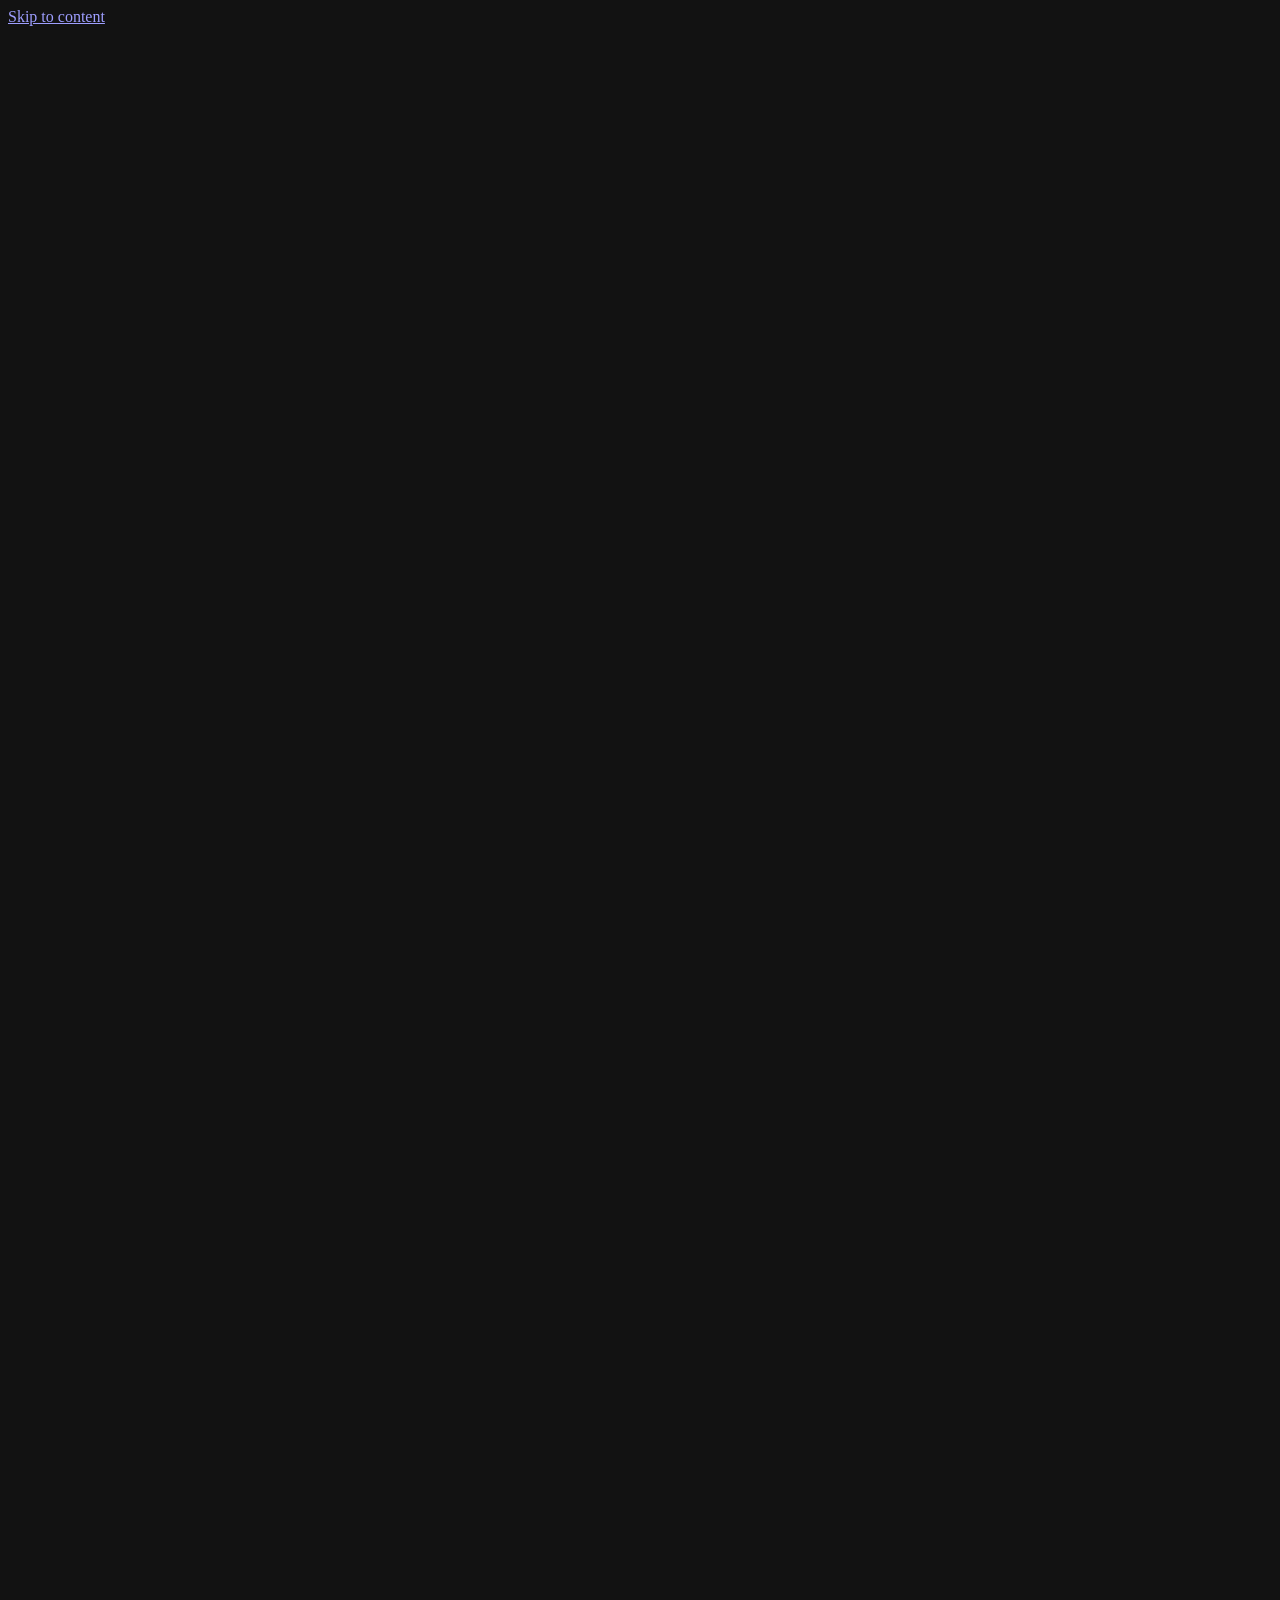
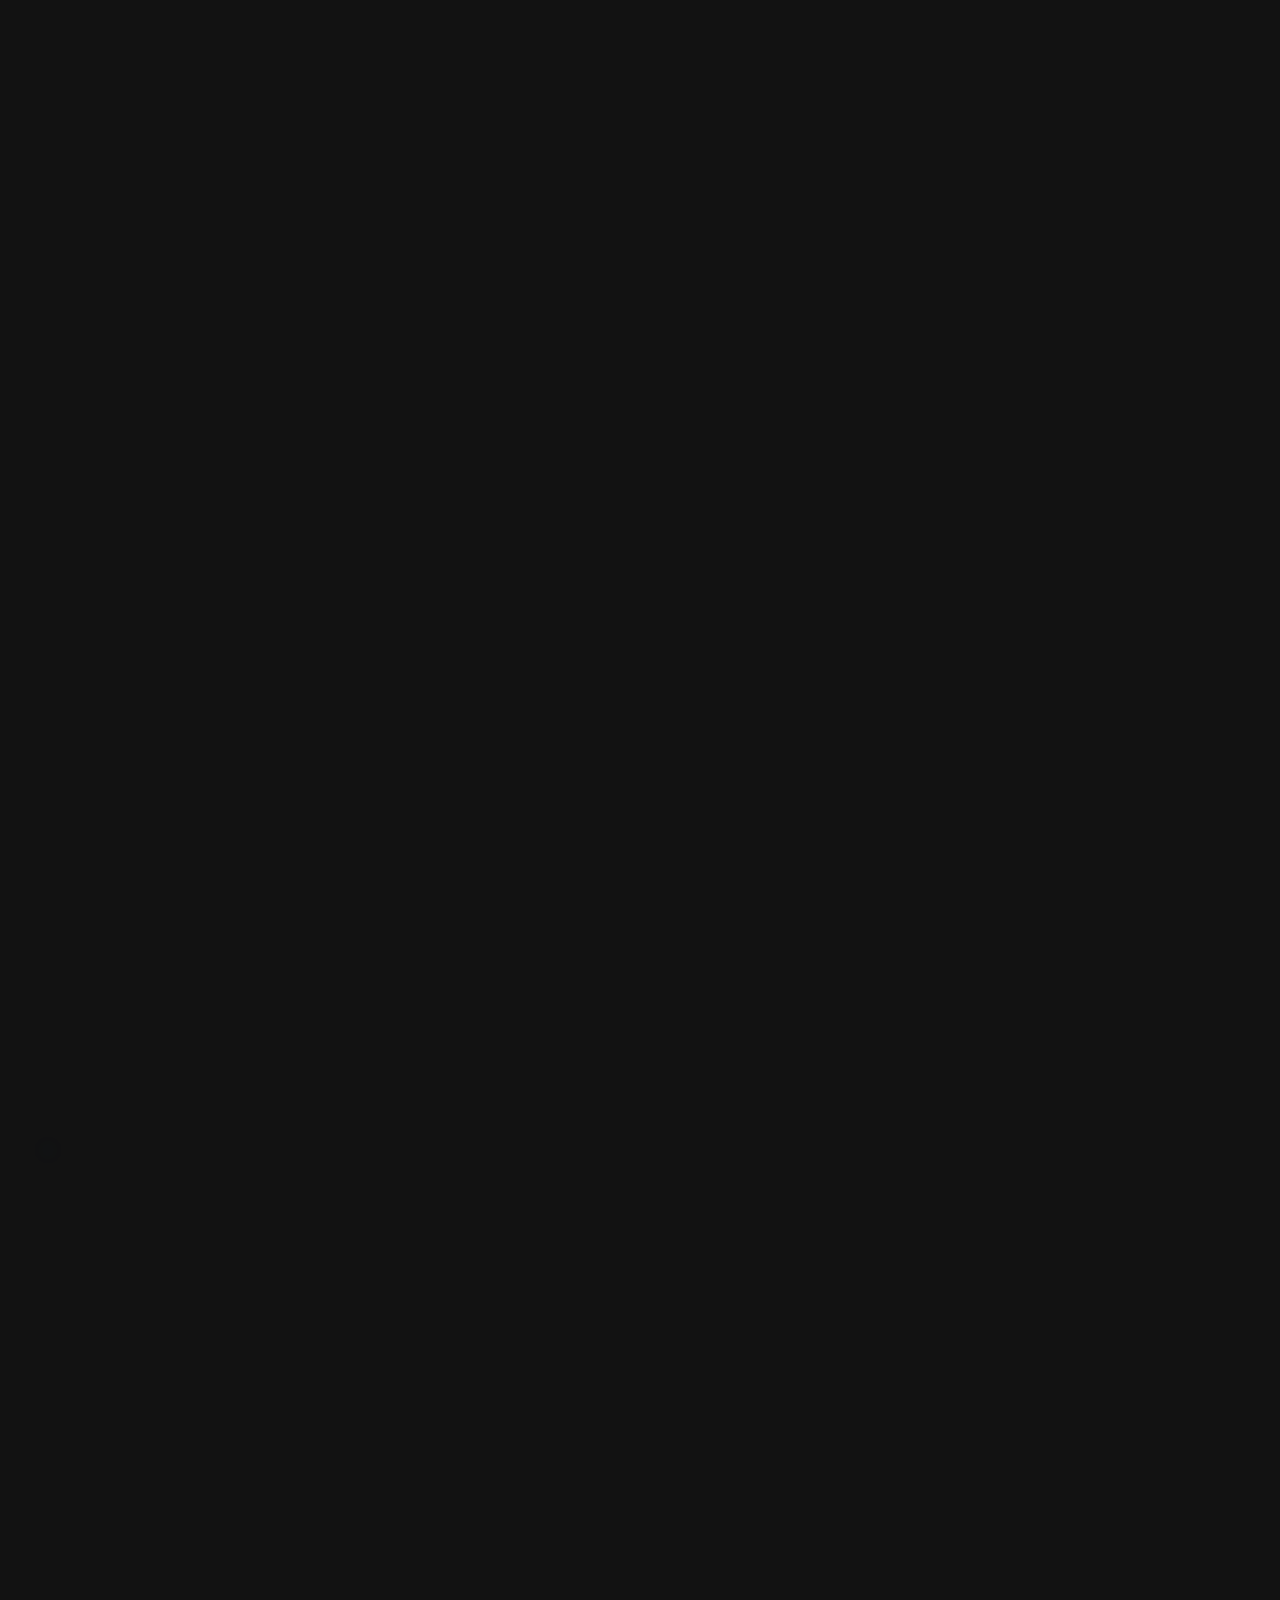
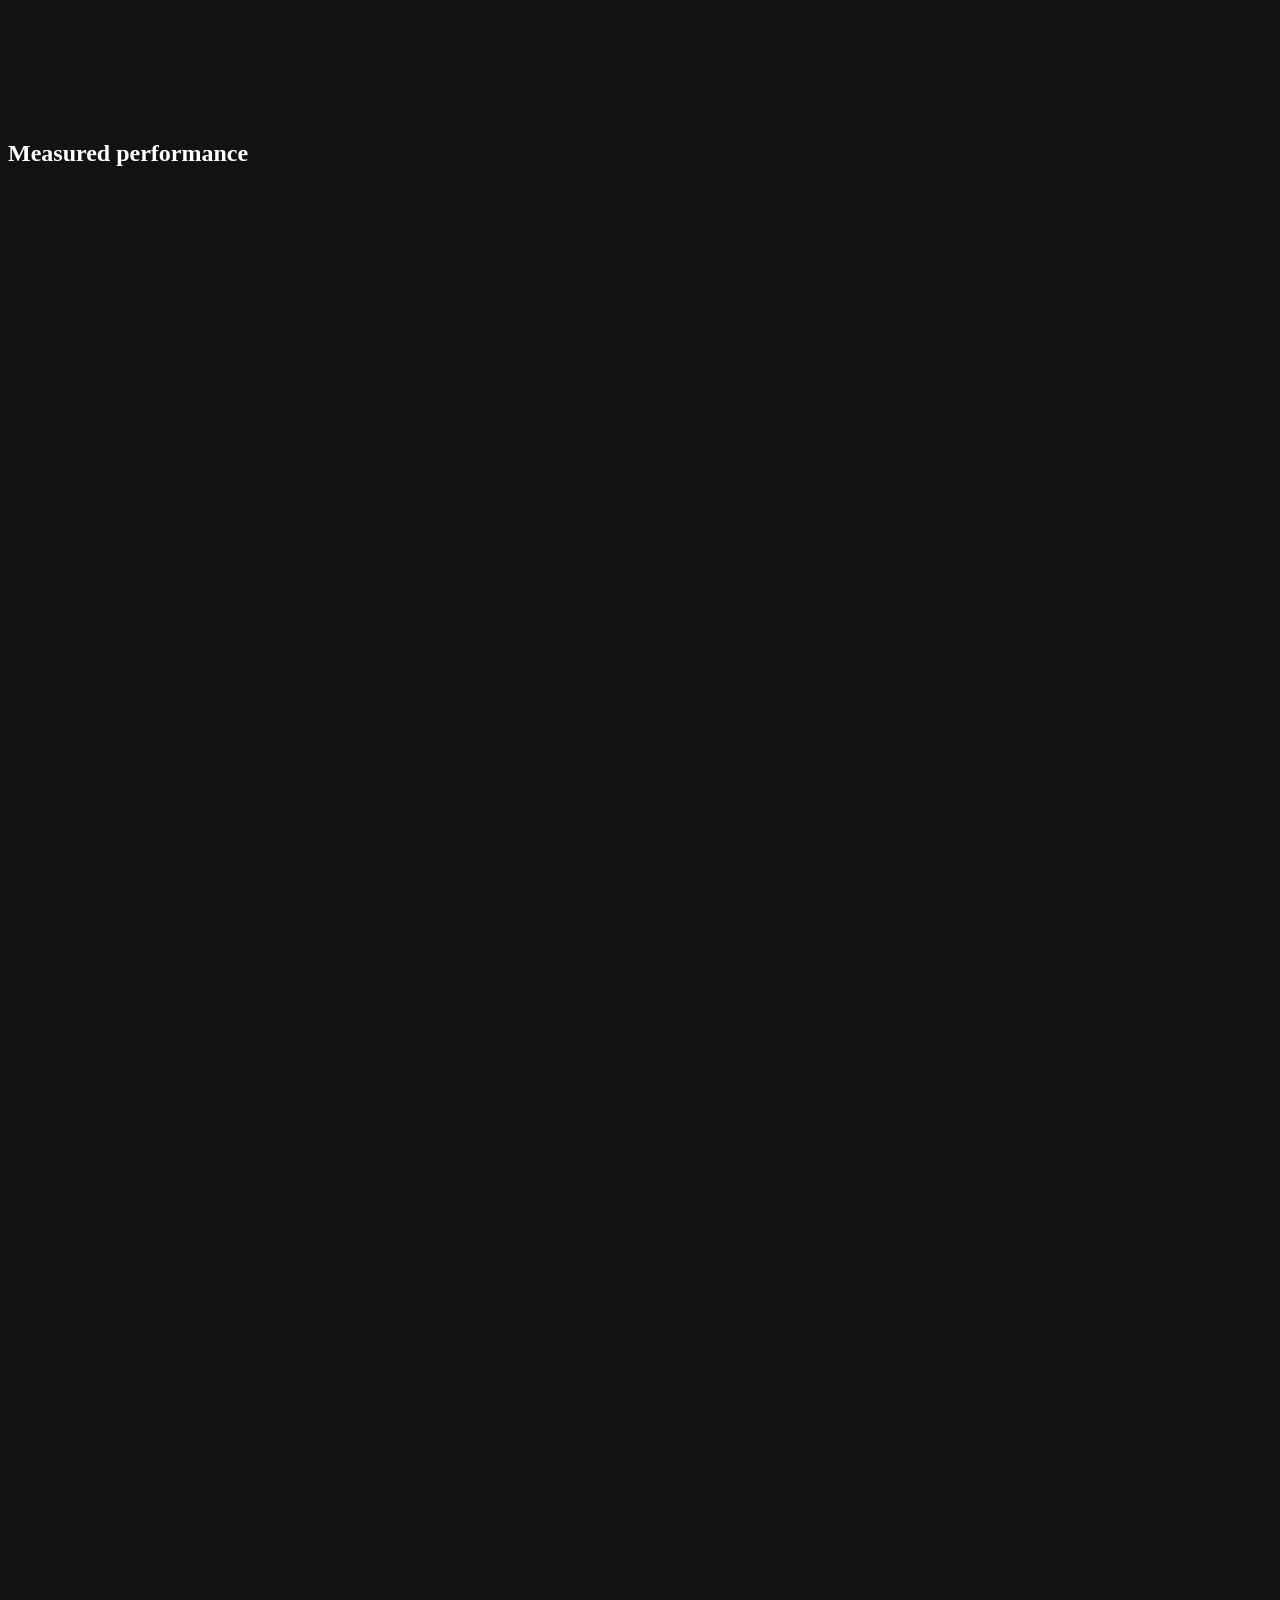
==== commit 44761c6f: "basePath ile yeniden derlendi + kaydirma akiciligi" ====
--- a/index.html
+++ b/index.html
@@ -1,4 +1,4 @@
-<!DOCTYPE html><html lang="en" class="space_grotesk_d4fd9891-module__C5IBSa__variable inter_75b2db1d-module__Ghiw3a__variable jetbrains_mono_f59b1209-module__GZBkVG__variable"><head><meta charSet="utf-8"/><meta name="viewport" content="width=device-width, initial-scale=1"/><link rel="preload" href="/_next/static/media/051742360c26797e-s.p.1bkzbscqrt8rl.woff2" as="font" crossorigin="" type="font/woff2"/><link rel="preload" href="/_next/static/media/0c89a48fa5027cee-s.p.2cyn07wtgehh0.woff2" as="font" crossorigin="" type="font/woff2"/><link rel="preload" href="/_next/static/media/1bffadaabf893a1e-s.p.3-6t-g6q0vh0a.woff2" as="font" crossorigin="" type="font/woff2"/><link rel="preload" href="/_next/static/media/28868e710e86be81-s.p.2eksvhm1z0jwa.woff2" as="font" crossorigin="" type="font/woff2"/><link rel="preload" href="/_next/static/media/5476f68d60460930-s.p.2uwcyprjm3xu3.woff2" as="font" crossorigin="" type="font/woff2"/><link rel="preload" href="/_next/static/media/6a5386fd6038edbe-s.p.3_z45zcoc-xoz.woff2" as="font" crossorigin="" type="font/woff2"/><link rel="preload" href="/_next/static/media/7e7f32a39836f228-s.p.0-oo9_1x_xmvg.woff2" as="font" crossorigin="" type="font/woff2"/><link rel="preload" href="/_next/static/media/83afe278b6a6bb3c-s.p.2bn3s6zvc0dyp.woff2" as="font" crossorigin="" type="font/woff2"/><link rel="stylesheet" href="/_next/static/chunks/06-gp0kckv3zz.css" data-precedence="next"/><link rel="preload" as="script" fetchPriority="low" href="/_next/static/chunks/1jq4o6yq14o4c.js"/><script src="/_next/static/chunks/3bvs1nl3bjmpb.js" async=""></script><script src="/_next/static/chunks/1vu5vd1u0ry6t.js" async=""></script><script src="/_next/static/chunks/turbopack-3itrnaqalzadv.js" async=""></script><script src="/_next/static/chunks/158myu8e_yme3.js" async=""></script><script src="/_next/static/chunks/2cr-fh__hc7o4.js" async=""></script><script src="/_next/static/chunks/3swh532pkp0o-.js" async=""></script><meta name="next-size-adjust" content=""/><meta name="theme-color" content="#0b0f19"/><meta name="color-scheme" content="dark"/><title>Moiré — inference that runs on light</title><meta name="description" content="Moiré is a photonic inference cloud. Transformer workloads execute inside silicon waveguides at 1550 nm: 41× less energy per token, 3.2 ms to first token, same weights and same API."/><link rel="canonical" href="/"/><link rel="alternate" hrefLang="en" href="/"/><link rel="alternate" hrefLang="tr" href="/tr"/><meta property="og:title" content="Moiré — inference that runs on light"/><meta property="og:description" content="Photonic inference at 1550 nm. 41× less energy per token, 3.2 ms to first token."/><meta property="og:locale" content="en_US"/><meta property="og:type" content="website"/><meta name="twitter:card" content="summary"/><meta name="twitter:title" content="Moiré — inference that runs on light"/><meta name="twitter:description" content="Photonic inference at 1550 nm. 41× less energy per token, 3.2 ms to first token."/><link rel="icon" href="/icon.svg?icon.1_qzyp-getwgu.svg" sizes="any" type="image/svg+xml"/><noscript><style>[data-reveal]{opacity:1!important;filter:none!important;transform:none!important}</style></noscript><script src="/_next/static/chunks/0cz1d0mv5g_q7.js" noModule=""></script></head><body class="bg-void text-ink antialiased"><div hidden=""><!--$--><!--/$--></div><a href="#main" class="sr-only focus:not-sr-only focus:fixed focus:left-6 focus:top-6 focus:z-[80] focus:rounded-full focus:bg-cyan focus:px-5 focus:py-3 focus:text-sm focus:font-medium focus:text-[#05070d]">Skip to content</a><div aria-hidden="true" class="pointer-events-none fixed inset-0 z-0 overflow-hidden"><div class="absolute -left-[18%] -top-[22%] h-[62vw] w-[62vw] rounded-full opacity-[0.42] blur-[120px]" style="background:radial-gradient(circle at 40% 40%, rgba(46,123,255,0.55), rgba(46,123,255,0) 66%);animation:bloom-drift 26s ease-in-out infinite;will-change:transform"></div><div class="absolute -right-[16%] top-[6%] h-[54vw] w-[54vw] rounded-full opacity-[0.38] blur-[130px]" style="background:radial-gradient(circle at 60% 40%, rgba(139,92,246,0.55), rgba(139,92,246,0) 68%);animation:bloom-drift 32s ease-in-out infinite reverse;will-change:transform"></div><div class="absolute bottom-[-20%] left-[26%] h-[48vw] w-[48vw] rounded-full opacity-[0.3] blur-[140px]" style="background:radial-gradient(circle at 50% 50%, rgba(34,211,238,0.5), rgba(34,211,238,0) 66%);animation:bloom-drift 38s ease-in-out infinite;will-change:transform"></div><div class="absolute inset-0" style="background:radial-gradient(ellipse 90% 60% at 50% 0%, transparent 40%, rgba(7,10,18,0.55) 100%)"></div></div><header class="fixed inset-x-0 top-0 z-50 px-4 pt-4 sm:px-6 sm:pt-6"><nav aria-label="Primary" data-reveal="" class="mx-auto flex max-w-6xl items-center justify-between rounded-full px-3 py-2.5 pl-5 transition-all duration-500 sm:py-3 glass" style="opacity:0;transform:translateY(-28px)"><a href="#top" class="flex items-center gap-2.5" aria-label="Moiré — home"><span class="flex items-center gap-2.5 h-[18px] w-auto"><svg viewBox="0 0 26 26" class="h-[22px] w-[22px] shrink-0" aria-hidden="true"><defs><linearGradient id="wm" x1="0" y1="0" x2="1" y2="1"><stop offset="0%" stop-color="#22d3ee"></stop><stop offset="55%" stop-color="#2e7bff"></stop><stop offset="100%" stop-color="#8b5cf6"></stop></linearGradient></defs><g fill="none" stroke="url(#wm)" stroke-width="1"><circle cx="10.5" cy="13" r="3"></circle><circle cx="10.5" cy="13" r="6.4"></circle><circle cx="10.5" cy="13" r="9.8" opacity="0.55"></circle></g><g fill="none" stroke="#e8ecf5" stroke-width="1" opacity="0.75"><circle cx="15.5" cy="13" r="3"></circle><circle cx="15.5" cy="13" r="6.4"></circle><circle cx="15.5" cy="13" r="9.8" opacity="0.5"></circle></g></svg><span class="font-display text-[1.02rem] font-semibold tracking-[-0.02em] text-ink">Moiré</span></span></a><ul class="hidden items-center gap-1 lg:flex"><li><a href="#features" class="rounded-full px-3.5 py-2 text-sm text-muted transition-colors duration-300 hover:text-ink">Features</a></li><li><a href="#roadmap" class="rounded-full px-3.5 py-2 text-sm text-muted transition-colors duration-300 hover:text-ink">Roadmap</a></li><li><a href="#platform" class="rounded-full px-3.5 py-2 text-sm text-muted transition-colors duration-300 hover:text-ink">Platform</a></li><li><a href="#pricing" class="rounded-full px-3.5 py-2 text-sm text-muted transition-colors duration-300 hover:text-ink">Pricing</a></li><li><a href="#faq" class="rounded-full px-3.5 py-2 text-sm text-muted transition-colors duration-300 hover:text-ink">FAQ</a></li></ul><div class="flex items-center gap-2"><nav aria-label="Language" class="flex items-center gap-0.5 rounded-full border border-white/10 bg-white/[0.03] p-0.5 hidden sm:flex"><a href="/" hrefLang="en" lang="en" aria-current="true" title="English" class="rounded-full px-2.5 py-1.5 font-mono text-[0.68rem] uppercase tracking-[0.12em] transition-colors duration-300 bg-white/10 text-ink">en</a><a href="/tr/" hrefLang="tr" lang="tr" title="Türkçe" class="rounded-full px-2.5 py-1.5 font-mono text-[0.68rem] uppercase tracking-[0.12em] transition-colors duration-300 text-muted hover:text-ink">tr</a></nav><a href="#cta" class="btn btn-primary hidden px-5 py-2.5 text-sm sm:inline-flex" style="transform:none">Request access</a><button type="button" aria-expanded="false" aria-controls="mobile-menu" aria-label="Open menu" class="btn-ghost flex h-10 w-10 items-center justify-center rounded-full lg:hidden"><span class="relative block h-3 w-4"><span class="absolute left-0 block h-px w-full bg-ink transition-transform duration-300" style="top:1px;transform:none"></span><span class="absolute left-0 block h-px w-full bg-ink transition-transform duration-300" style="top:11px;transform:none"></span></span></button></div></nav></header><main id="main"><section id="top" class="relative isolate overflow-hidden px-5 pb-24 pt-32 sm:px-8 sm:pb-32 sm:pt-40"><canvas aria-hidden="true" class="pointer-events-none absolute inset-0 -z-10 h-full w-full"></canvas><div class="mx-auto grid max-w-6xl items-center gap-14 lg:grid-cols-[1.04fr_0.96fr] lg:gap-8"><div class="relative z-10 max-w-xl"><p data-reveal="" class="glass inline-flex items-center gap-2.5 rounded-full px-3.5 py-2" style="opacity:0;filter:blur(12px);transform:translateY(22px)"><span class="h-1.5 w-1.5 rounded-full bg-cyan" style="animation:pulse-dot 2.4s ease-out infinite"></span><span class="font-mono text-[0.68rem] tracking-[0.12em] text-muted">C-band cluster · live in 3 regions</span></p><h1 class="mt-7 text-[clamp(2.85rem,8.4vw,5.6rem)] font-medium leading-[0.94] tracking-[-0.045em]"><span data-reveal="" class="block" style="opacity:0;filter:blur(12px);transform:translateY(22px)">Run inference</span><span data-reveal="" class="lit block" style="opacity:0;filter:blur(12px);transform:translateY(22px)">on light.</span></h1><p data-reveal="" class="mt-7 max-w-[34rem] text-[1.0625rem] leading-[1.65] text-muted" style="opacity:0;filter:blur(12px);transform:translateY(22px)">Moiré executes transformer workloads inside silicon waveguides at 1550 nm — 41× less energy per token and 3.2 ms to first token. Same weights, same API.</p><div data-reveal="" class="mt-9 flex flex-wrap items-center gap-3" style="opacity:0;filter:blur(12px);transform:translateY(22px)"><a href="#cta" class="btn btn-primary" style="transform:none">Request access<svg width="15" height="15" viewBox="0 0 16 16" fill="none" aria-hidden="true"><path d="M3 8h10M9 4l4 4-4 4" stroke="currentColor" stroke-width="1.6" stroke-linecap="round" stroke-linejoin="round"></path></svg></a><a href="#platform" class="btn btn-ghost" style="transform:none">Read the architecture</a></div><dl data-reveal="" class="mt-12 flex flex-wrap items-baseline gap-x-8 gap-y-4 border-t border-white/8 pt-7" style="opacity:0;filter:blur(12px);transform:translateY(22px)"><div><dt class="label mb-1.5">first token</dt><dd class="font-display text-xl font-medium tabular-nums text-ink">3.2 ms</dd></div><div><dt class="label mb-1.5">channels</dt><dd class="font-display text-xl font-medium tabular-nums text-ink">128 λ</dd></div><div><dt class="label mb-1.5">energy</dt><dd class="font-display text-xl font-medium tabular-nums text-ink">41× less</dd></div></dl></div><div data-reveal="" class="relative lg:-mr-12 xl:-mr-20" style="opacity:0;filter:blur(22px);transform:scale(0.9)"><div aria-hidden="true" class="relative mx-auto aspect-square w-full max-w-[34rem]" style="perspective:1400px"><div class="relative h-full w-full" style="transform-style:preserve-3d;will-change:transform;transform:none"><div class="absolute inset-0" style="transform:translateZ(-140px);transform-style:preserve-3d"><div class="absolute inset-[9%] rounded-full blur-[80px]" style="background:radial-gradient(circle at 54% 42%, rgba(46,123,255,0.34), rgba(139,92,246,0.22) 48%, transparent 72%);animation:bloom-drift 18s ease-in-out infinite"></div></div><div class="absolute inset-0" style="transform:translateZ(-70px);transform-style:preserve-3d"><div class="absolute inset-[10%] overflow-hidden rounded-slab"><div class="grating" style="--angle:0deg"></div><div class="grating" style="--angle:3deg;animation:grating-shear 19s ease-in-out infinite alternate;will-change:transform"></div></div></div><div class="absolute inset-0" style="transform:translateZ(10px);transform-style:preserve-3d"><div class="zone" style="--gap:9px;--fringe-color:rgba(210,228,255,0.38)"></div></div><div class="absolute inset-0" style="transform:translateZ(46px);transform-style:preserve-3d"><div class="h-full w-full" style="will-change:transform;transform:none"><div class="zone" style="--gap:9.7px;--fringe-color:rgba(34,211,238,0.42);animation:zone-beat 17s ease-in-out infinite;will-change:transform"></div></div></div><div class="absolute inset-0" style="transform:translateZ(70px);transform-style:preserve-3d"><div class="absolute inset-[13%] rounded-full border border-white/10" style="animation:spin-orbit 24s linear infinite"><span class="absolute left-1/2 top-0 h-2 w-2 -translate-x-1/2 -translate-y-1/2 rounded-full bg-cyan" style="box-shadow:0 0 18px 4px rgba(34,211,238,0.75)"></span></div></div><div class="absolute inset-0" style="transform:translateZ(110px);transform-style:preserve-3d"><div class="absolute left-1/2 top-1/2 flex h-[42%] w-[42%] -translate-x-1/2 -translate-y-1/2 flex-col items-center justify-center gap-1 rounded-full border border-white/12 backdrop-blur-xl" style="background:radial-gradient(circle at 50% 40%, rgba(11,15,25,0.72), rgba(11,15,25,0.88))"><div class="absolute inset-0 rounded-full" style="box-shadow:inset 0 1px 0 0 rgba(255,255,255,0.22), inset 0 -22px 40px -30px rgba(0,0,0,0.95)"></div><span class="label normal-case text-[0.58rem] tracking-[0.28em]">λ locked</span><span class="font-mono text-[clamp(1rem,3.6vw,1.55rem)] tabular-nums text-ink">1550.00</span><span class="font-mono text-[0.62rem] text-muted">nanometres</span></div></div><div class="absolute inset-0" style="transform:translateZ(150px);transform-style:preserve-3d"><div class="glass absolute flex items-center gap-2.5 rounded-full px-3.5 py-2 left-[7%] top-[9%]" style="animation:float-y 9s ease-in-out infinite;animation-delay:0s"><span class="h-1.5 w-1.5 rounded-full bg-cyan" style="animation:pulse-dot 2.6s ease-out infinite"></span><span class="font-mono text-[0.6rem] uppercase tracking-[0.18em] text-muted">coherence</span><span class="font-mono text-[0.72rem] text-ink">0.98</span></div></div><div class="absolute inset-0" style="transform:translateZ(132px);transform-style:preserve-3d"><div class="glass absolute flex items-center gap-2.5 rounded-full px-3.5 py-2 right-[4%] top-[58%]" style="animation:float-y 9s ease-in-out infinite;animation-delay:-3.5s"><span class="h-1.5 w-1.5 rounded-full bg-cyan" style="animation:pulse-dot 2.6s ease-out infinite"></span><span class="font-mono text-[0.6rem] uppercase tracking-[0.18em] text-muted">throughput</span><span class="font-mono text-[0.72rem] text-ink">12.8 Tb/s</span></div></div><div class="absolute inset-0" style="transform:translateZ(118px);transform-style:preserve-3d"><div class="glass absolute flex items-center gap-2.5 rounded-full px-3.5 py-2 bottom-[8%] left-[12%]" style="animation:float-y 9s ease-in-out infinite;animation-delay:-6s"><span class="h-1.5 w-1.5 rounded-full bg-cyan" style="animation:pulse-dot 2.6s ease-out infinite"></span><span class="font-mono text-[0.6rem] uppercase tracking-[0.18em] text-muted">lane temp</span><span class="font-mono text-[0.72rem] text-ink">21.0 °C</span></div></div></div><style>
+<!DOCTYPE html><html lang="en" class="space_grotesk_d4fd9891-module__C5IBSa__variable inter_75b2db1d-module__Ghiw3a__variable jetbrains_mono_f59b1209-module__GZBkVG__variable"><head><meta charSet="utf-8"/><meta name="viewport" content="width=device-width, initial-scale=1"/><link rel="preload" href="/moire/_next/static/media/051742360c26797e-s.p.1bkzbscqrt8rl.woff2" as="font" crossorigin="" type="font/woff2"/><link rel="preload" href="/moire/_next/static/media/0c89a48fa5027cee-s.p.2cyn07wtgehh0.woff2" as="font" crossorigin="" type="font/woff2"/><link rel="preload" href="/moire/_next/static/media/1bffadaabf893a1e-s.p.3-6t-g6q0vh0a.woff2" as="font" crossorigin="" type="font/woff2"/><link rel="preload" href="/moire/_next/static/media/28868e710e86be81-s.p.2eksvhm1z0jwa.woff2" as="font" crossorigin="" type="font/woff2"/><link rel="preload" href="/moire/_next/static/media/5476f68d60460930-s.p.2uwcyprjm3xu3.woff2" as="font" crossorigin="" type="font/woff2"/><link rel="preload" href="/moire/_next/static/media/6a5386fd6038edbe-s.p.3_z45zcoc-xoz.woff2" as="font" crossorigin="" type="font/woff2"/><link rel="preload" href="/moire/_next/static/media/7e7f32a39836f228-s.p.0-oo9_1x_xmvg.woff2" as="font" crossorigin="" type="font/woff2"/><link rel="preload" href="/moire/_next/static/media/83afe278b6a6bb3c-s.p.2bn3s6zvc0dyp.woff2" as="font" crossorigin="" type="font/woff2"/><link rel="stylesheet" href="/moire/_next/static/chunks/06-gp0kckv3zz.css" data-precedence="next"/><link rel="preload" as="script" fetchPriority="low" href="/moire/_next/static/chunks/1jq4o6yq14o4c.js"/><script src="/moire/_next/static/chunks/0jpq2xrizje6i.js" async=""></script><script src="/moire/_next/static/chunks/1vu5vd1u0ry6t.js" async=""></script><script src="/moire/_next/static/chunks/turbopack-37t9aldg8__ku.js" async=""></script><script src="/moire/_next/static/chunks/158myu8e_yme3.js" async=""></script><script src="/moire/_next/static/chunks/2cr-fh__hc7o4.js" async=""></script><script src="/moire/_next/static/chunks/2kot9m19u_gv-.js" async=""></script><meta name="next-size-adjust" content=""/><meta name="theme-color" content="#0b0f19"/><meta name="color-scheme" content="dark"/><title>Moiré — inference that runs on light</title><meta name="description" content="Moiré is a photonic inference cloud. Transformer workloads execute inside silicon waveguides at 1550 nm: 41× less energy per token, 3.2 ms to first token, same weights and same API."/><link rel="canonical" href="/"/><link rel="alternate" hrefLang="en" href="/"/><link rel="alternate" hrefLang="tr" href="/tr"/><meta property="og:title" content="Moiré — inference that runs on light"/><meta property="og:description" content="Photonic inference at 1550 nm. 41× less energy per token, 3.2 ms to first token."/><meta property="og:locale" content="en_US"/><meta property="og:type" content="website"/><meta name="twitter:card" content="summary"/><meta name="twitter:title" content="Moiré — inference that runs on light"/><meta name="twitter:description" content="Photonic inference at 1550 nm. 41× less energy per token, 3.2 ms to first token."/><link rel="icon" href="/moire/icon.svg?icon.1_qzyp-getwgu.svg" sizes="any" type="image/svg+xml"/><noscript><style>[data-reveal]{opacity:1!important;filter:none!important;transform:none!important}</style></noscript><script src="/moire/_next/static/chunks/0cz1d0mv5g_q7.js" noModule=""></script></head><body class="bg-void text-ink antialiased"><div hidden=""><!--$--><!--/$--></div><a href="#main" class="sr-only focus:not-sr-only focus:fixed focus:left-6 focus:top-6 focus:z-[80] focus:rounded-full focus:bg-cyan focus:px-5 focus:py-3 focus:text-sm focus:font-medium focus:text-[#05070d]">Skip to content</a><div aria-hidden="true" class="pointer-events-none fixed inset-0 z-0 overflow-hidden"><div class="absolute -left-[18%] -top-[22%] h-[62vw] w-[62vw] rounded-full opacity-[0.42] blur-[120px]" style="background:radial-gradient(circle at 40% 40%, rgba(46,123,255,0.55), rgba(46,123,255,0) 66%);animation:bloom-drift 26s ease-in-out infinite;will-change:transform"></div><div class="absolute -right-[16%] top-[6%] h-[54vw] w-[54vw] rounded-full opacity-[0.38] blur-[130px]" style="background:radial-gradient(circle at 60% 40%, rgba(139,92,246,0.55), rgba(139,92,246,0) 68%);animation:bloom-drift 32s ease-in-out infinite reverse;will-change:transform"></div><div class="absolute bottom-[-20%] left-[26%] h-[48vw] w-[48vw] rounded-full opacity-[0.3] blur-[140px]" style="background:radial-gradient(circle at 50% 50%, rgba(34,211,238,0.5), rgba(34,211,238,0) 66%);animation:bloom-drift 38s ease-in-out infinite;will-change:transform"></div><div class="absolute inset-0" style="background:radial-gradient(ellipse 90% 60% at 50% 0%, transparent 40%, rgba(7,10,18,0.55) 100%)"></div></div><header class="fixed inset-x-0 top-0 z-50 px-4 pt-4 sm:px-6 sm:pt-6"><nav aria-label="Primary" data-reveal="" class="mx-auto flex max-w-6xl items-center justify-between rounded-full px-3 py-2.5 pl-5 transition-all duration-500 sm:py-3 glass" style="opacity:0;transform:translateY(-28px)"><a href="#top" class="flex items-center gap-2.5" aria-label="Moiré — home"><span class="flex items-center gap-2.5 h-[18px] w-auto"><svg viewBox="0 0 26 26" class="h-[22px] w-[22px] shrink-0" aria-hidden="true"><defs><linearGradient id="wm" x1="0" y1="0" x2="1" y2="1"><stop offset="0%" stop-color="#22d3ee"></stop><stop offset="55%" stop-color="#2e7bff"></stop><stop offset="100%" stop-color="#8b5cf6"></stop></linearGradient></defs><g fill="none" stroke="url(#wm)" stroke-width="1"><circle cx="10.5" cy="13" r="3"></circle><circle cx="10.5" cy="13" r="6.4"></circle><circle cx="10.5" cy="13" r="9.8" opacity="0.55"></circle></g><g fill="none" stroke="#e8ecf5" stroke-width="1" opacity="0.75"><circle cx="15.5" cy="13" r="3"></circle><circle cx="15.5" cy="13" r="6.4"></circle><circle cx="15.5" cy="13" r="9.8" opacity="0.5"></circle></g></svg><span class="font-display text-[1.02rem] font-semibold tracking-[-0.02em] text-ink">Moiré</span></span></a><ul class="hidden items-center gap-1 lg:flex"><li><a href="#features" class="rounded-full px-3.5 py-2 text-sm text-muted transition-colors duration-300 hover:text-ink">Features</a></li><li><a href="#roadmap" class="rounded-full px-3.5 py-2 text-sm text-muted transition-colors duration-300 hover:text-ink">Roadmap</a></li><li><a href="#platform" class="rounded-full px-3.5 py-2 text-sm text-muted transition-colors duration-300 hover:text-ink">Platform</a></li><li><a href="#pricing" class="rounded-full px-3.5 py-2 text-sm text-muted transition-colors duration-300 hover:text-ink">Pricing</a></li><li><a href="#faq" class="rounded-full px-3.5 py-2 text-sm text-muted transition-colors duration-300 hover:text-ink">FAQ</a></li></ul><div class="flex items-center gap-2"><nav aria-label="Language" class="flex items-center gap-0.5 rounded-full border border-white/10 bg-white/[0.03] p-0.5 hidden sm:flex"><a href="/moire/" hrefLang="en" lang="en" aria-current="true" title="English" class="rounded-full px-2.5 py-1.5 font-mono text-[0.68rem] uppercase tracking-[0.12em] transition-colors duration-300 bg-white/10 text-ink">en</a><a href="/moire/tr/" hrefLang="tr" lang="tr" title="Türkçe" class="rounded-full px-2.5 py-1.5 font-mono text-[0.68rem] uppercase tracking-[0.12em] transition-colors duration-300 text-muted hover:text-ink">tr</a></nav><a href="#cta" class="btn btn-primary hidden px-5 py-2.5 text-sm sm:inline-flex" style="transform:none">Request access</a><button type="button" aria-expanded="false" aria-controls="mobile-menu" aria-label="Open menu" class="btn-ghost flex h-10 w-10 items-center justify-center rounded-full lg:hidden"><span class="relative block h-3 w-4"><span class="absolute left-0 block h-px w-full bg-ink transition-transform duration-300" style="top:1px;transform:none"></span><span class="absolute left-0 block h-px w-full bg-ink transition-transform duration-300" style="top:11px;transform:none"></span></span></button></div></nav></header><main id="main"><section id="top" class="relative isolate overflow-hidden px-5 pb-24 pt-32 sm:px-8 sm:pb-32 sm:pt-40"><canvas aria-hidden="true" class="pointer-events-none absolute inset-0 -z-10 h-full w-full"></canvas><div class="mx-auto grid max-w-6xl items-center gap-14 lg:grid-cols-[1.04fr_0.96fr] lg:gap-8"><div class="relative z-10 max-w-xl"><p data-reveal="" class="glass inline-flex items-center gap-2.5 rounded-full px-3.5 py-2" style="opacity:0;filter:blur(12px);transform:translateY(22px)"><span class="h-1.5 w-1.5 rounded-full bg-cyan" style="animation:pulse-dot 2.4s ease-out infinite"></span><span class="font-mono text-[0.68rem] tracking-[0.12em] text-muted">C-band cluster · live in 3 regions</span></p><h1 class="mt-7 text-[clamp(2.85rem,8.4vw,5.6rem)] font-medium leading-[0.94] tracking-[-0.045em]"><span data-reveal="" class="block" style="opacity:0;filter:blur(12px);transform:translateY(22px)">Run inference</span><span data-reveal="" class="lit block" style="opacity:0;filter:blur(12px);transform:translateY(22px)">on light.</span></h1><p data-reveal="" class="mt-7 max-w-[34rem] text-[1.0625rem] leading-[1.65] text-muted" style="opacity:0;filter:blur(12px);transform:translateY(22px)">Moiré executes transformer workloads inside silicon waveguides at 1550 nm — 41× less energy per token and 3.2 ms to first token. Same weights, same API.</p><div data-reveal="" class="mt-9 flex flex-wrap items-center gap-3" style="opacity:0;filter:blur(12px);transform:translateY(22px)"><a href="#cta" class="btn btn-primary" style="transform:none">Request access<svg width="15" height="15" viewBox="0 0 16 16" fill="none" aria-hidden="true"><path d="M3 8h10M9 4l4 4-4 4" stroke="currentColor" stroke-width="1.6" stroke-linecap="round" stroke-linejoin="round"></path></svg></a><a href="#platform" class="btn btn-ghost" style="transform:none">Read the architecture</a></div><dl data-reveal="" class="mt-12 flex flex-wrap items-baseline gap-x-8 gap-y-4 border-t border-white/8 pt-7" style="opacity:0;filter:blur(12px);transform:translateY(22px)"><div><dt class="label mb-1.5">first token</dt><dd class="font-display text-xl font-medium tabular-nums text-ink">3.2 ms</dd></div><div><dt class="label mb-1.5">channels</dt><dd class="font-display text-xl font-medium tabular-nums text-ink">128 λ</dd></div><div><dt class="label mb-1.5">energy</dt><dd class="font-display text-xl font-medium tabular-nums text-ink">41× less</dd></div></dl></div><div data-reveal="" class="relative lg:-mr-12 xl:-mr-20" style="opacity:0;filter:blur(22px);transform:scale(0.9)"><div aria-hidden="true" class="relative mx-auto aspect-square w-full max-w-[34rem]" style="perspective:1400px"><div class="relative h-full w-full" style="transform-style:preserve-3d;will-change:transform;transform:none"><div class="absolute inset-0" style="transform:translateZ(-140px);transform-style:preserve-3d"><div class="absolute inset-[9%] rounded-full blur-[80px]" style="background:radial-gradient(circle at 54% 42%, rgba(46,123,255,0.34), rgba(139,92,246,0.22) 48%, transparent 72%);animation:bloom-drift 18s ease-in-out infinite"></div></div><div class="absolute inset-0" style="transform:translateZ(-70px);transform-style:preserve-3d"><div class="absolute inset-[10%] overflow-hidden rounded-slab"><div class="grating" style="--angle:0deg"></div><div class="grating" style="--angle:3deg;animation:grating-shear 19s ease-in-out infinite alternate;will-change:transform"></div></div></div><div class="absolute inset-0" style="transform:translateZ(10px);transform-style:preserve-3d"><div class="zone" style="--gap:9px;--fringe-color:rgba(210,228,255,0.38)"></div></div><div class="absolute inset-0" style="transform:translateZ(46px);transform-style:preserve-3d"><div class="h-full w-full" style="will-change:transform;transform:none"><div class="zone" style="--gap:9.7px;--fringe-color:rgba(34,211,238,0.42);animation:zone-beat 17s ease-in-out infinite;will-change:transform"></div></div></div><div class="absolute inset-0" style="transform:translateZ(70px);transform-style:preserve-3d"><div class="absolute inset-[13%] rounded-full border border-white/10" style="animation:spin-orbit 24s linear infinite"><span class="absolute left-1/2 top-0 h-2 w-2 -translate-x-1/2 -translate-y-1/2 rounded-full bg-cyan" style="box-shadow:0 0 18px 4px rgba(34,211,238,0.75)"></span></div></div><div class="absolute inset-0" style="transform:translateZ(110px);transform-style:preserve-3d"><div class="absolute left-1/2 top-1/2 flex h-[42%] w-[42%] -translate-x-1/2 -translate-y-1/2 flex-col items-center justify-center gap-1 rounded-full border border-white/12 backdrop-blur-xl" style="background:radial-gradient(circle at 50% 40%, rgba(11,15,25,0.72), rgba(11,15,25,0.88))"><div class="absolute inset-0 rounded-full" style="box-shadow:inset 0 1px 0 0 rgba(255,255,255,0.22), inset 0 -22px 40px -30px rgba(0,0,0,0.95)"></div><span class="label normal-case text-[0.58rem] tracking-[0.28em]">λ locked</span><span class="font-mono text-[clamp(1rem,3.6vw,1.55rem)] tabular-nums text-ink">1550.00</span><span class="font-mono text-[0.62rem] text-muted">nanometres</span></div></div><div class="absolute inset-0" style="transform:translateZ(150px);transform-style:preserve-3d"><div class="glass absolute flex items-center gap-2.5 rounded-full px-3.5 py-2 left-[7%] top-[9%]" style="animation:float-y 9s ease-in-out infinite;animation-delay:0s"><span class="h-1.5 w-1.5 rounded-full bg-cyan" style="animation:pulse-dot 2.6s ease-out infinite"></span><span class="font-mono text-[0.6rem] uppercase tracking-[0.18em] text-muted">coherence</span><span class="font-mono text-[0.72rem] text-ink">0.98</span></div></div><div class="absolute inset-0" style="transform:translateZ(132px);transform-style:preserve-3d"><div class="glass absolute flex items-center gap-2.5 rounded-full px-3.5 py-2 right-[4%] top-[58%]" style="animation:float-y 9s ease-in-out infinite;animation-delay:-3.5s"><span class="h-1.5 w-1.5 rounded-full bg-cyan" style="animation:pulse-dot 2.6s ease-out infinite"></span><span class="font-mono text-[0.6rem] uppercase tracking-[0.18em] text-muted">throughput</span><span class="font-mono text-[0.72rem] text-ink">12.8 Tb/s</span></div></div><div class="absolute inset-0" style="transform:translateZ(118px);transform-style:preserve-3d"><div class="glass absolute flex items-center gap-2.5 rounded-full px-3.5 py-2 bottom-[8%] left-[12%]" style="animation:float-y 9s ease-in-out infinite;animation-delay:-6s"><span class="h-1.5 w-1.5 rounded-full bg-cyan" style="animation:pulse-dot 2.6s ease-out infinite"></span><span class="font-mono text-[0.6rem] uppercase tracking-[0.18em] text-muted">lane temp</span><span class="font-mono text-[0.72rem] text-ink">21.0 °C</span></div></div></div><style>
         @keyframes spin-orbit { to { transform: rotate(360deg); } }
       </style></div></div></div><button type="button" data-reveal="" class="mx-auto mt-16 flex flex-col items-center gap-3 text-muted transition-colors hover:text-ink lg:mt-6" style="opacity:0"><span class="label">Scroll</span><span class="relative block h-10 w-px overflow-hidden bg-white/12"><span class="absolute inset-x-0 top-0 block h-4 bg-cyan" style="animation:scroll-cue 2.2s ease-in-out infinite"></span></span></button><style>
         @keyframes scroll-cue {
@@ -15,4 +15,4 @@
 <span class="text-ink">client</span> <span class="text-muted">=</span> <span class="text-cyan">OpenAI</span><span class="text-muted">(</span>
   <span class="text-muted">base_url=</span><span class="text-fringe">&quot;https://api.moire.dev/v1&quot;</span><span class="text-muted">,</span>
   <span class="text-muted">api_key=</span><span class="text-ink">MOIRE_KEY</span><span class="text-muted">,</span>
-<span class="text-muted">)</span></code></pre><p class="mt-auto pt-5 text-sm leading-[1.6] text-muted">Streaming, tools and structured output behave exactly as they did.</p></article></div><div data-reveal="" style="opacity:0;filter:blur(8px);transform:translateY(26px)"><article class="glass lift relative overflow-hidden rounded-card p-6 sm:p-7 flex flex-col h-full justify-between"><h3 class="text-[0.95rem] font-medium tracking-[-0.01em]">Energy ledger</h3><div><p class="font-display text-[2.1rem] font-medium leading-none tracking-[-0.04em] tabular-nums">0.42<span class="ml-1 text-base text-cyan">J</span></p><p class="mt-2 text-[0.8rem] leading-[1.5] text-muted">per 1k tokens, returned on every response</p></div></article></div><div data-reveal="" style="opacity:0;filter:blur(8px);transform:translateY(26px)"><article class="glass lift relative overflow-hidden rounded-card p-6 sm:p-7 flex flex-col h-full justify-between"><h3 class="text-[0.95rem] font-medium tracking-[-0.01em]">Wavelength isolation</h3><div><div class="flex items-end gap-[3px]" aria-hidden="true"><span class="w-full rounded-full" style="height:12px;background:rgba(255,255,255,0.14)"></span><span class="w-full rounded-full" style="height:12px;background:rgba(255,255,255,0.14)"></span><span class="w-full rounded-full" style="height:22px;background:rgba(34,211,238,0.85)"></span><span class="w-full rounded-full" style="height:12px;background:rgba(255,255,255,0.14)"></span><span class="w-full rounded-full" style="height:12px;background:rgba(255,255,255,0.14)"></span><span class="w-full rounded-full" style="height:12px;background:rgba(255,255,255,0.14)"></span><span class="w-full rounded-full" style="height:12px;background:rgba(255,255,255,0.14)"></span><span class="w-full rounded-full" style="height:12px;background:rgba(255,255,255,0.14)"></span><span class="w-full rounded-full" style="height:22px;background:rgba(34,211,238,0.85)"></span><span class="w-full rounded-full" style="height:12px;background:rgba(255,255,255,0.14)"></span><span class="w-full rounded-full" style="height:12px;background:rgba(255,255,255,0.14)"></span><span class="w-full rounded-full" style="height:12px;background:rgba(255,255,255,0.14)"></span><span class="w-full rounded-full" style="height:12px;background:rgba(255,255,255,0.14)"></span><span class="w-full rounded-full" style="height:12px;background:rgba(255,255,255,0.14)"></span><span class="w-full rounded-full" style="height:22px;background:rgba(34,211,238,0.85)"></span><span class="w-full rounded-full" style="height:12px;background:rgba(255,255,255,0.14)"></span><span class="w-full rounded-full" style="height:12px;background:rgba(255,255,255,0.14)"></span><span class="w-full rounded-full" style="height:12px;background:rgba(255,255,255,0.14)"></span><span class="w-full rounded-full" style="height:12px;background:rgba(255,255,255,0.14)"></span><span class="w-full rounded-full" style="height:12px;background:rgba(255,255,255,0.14)"></span><span class="w-full rounded-full" style="height:22px;background:rgba(34,211,238,0.85)"></span><span class="w-full rounded-full" style="height:12px;background:rgba(255,255,255,0.14)"></span><span class="w-full rounded-full" style="height:12px;background:rgba(255,255,255,0.14)"></span><span class="w-full rounded-full" style="height:12px;background:rgba(255,255,255,0.14)"></span></div><p class="mt-3 text-[0.8rem] leading-[1.5] text-muted">128 λ per lane. Yours are allocated, not shared.</p></div></article></div><div data-reveal="" style="opacity:0;filter:blur(8px);transform:translateY(26px)"><article class="glass lift relative overflow-hidden rounded-card p-6 sm:p-7 flex flex-col h-full justify-between"><h3 class="text-[0.95rem] font-medium tracking-[-0.01em]">No thermal throttle</h3><div><svg viewBox="0 0 120 26" class="h-7 w-full" aria-hidden="true"><path d="M0 18h120" stroke="rgba(34,211,238,0.85)" stroke-width="1.5" stroke-linecap="round"></path><path d="M0 8h120" stroke="rgba(255,255,255,0.08)" stroke-width="1" stroke-dasharray="3 4"></path></svg><p class="mt-3 text-[0.8rem] leading-[1.5] text-muted">21.0 °C at the lane, at any load. Light does not heat the die.</p></div></article></div><div data-reveal="" class="md:col-span-3" style="opacity:0;filter:blur(8px);transform:translateY(26px)"><article class="glass lift relative overflow-hidden rounded-card p-6 sm:p-7 flex flex-col h-full gap-5 sm:flex-row sm:items-center sm:justify-between"><div><h3 class="text-[0.95rem] font-medium tracking-[-0.01em]">Regions</h3><p class="mt-2 max-w-[46ch] text-[0.8rem] leading-[1.5] text-muted">Pin a key to a region and traffic never leaves it. São Paulo opens next quarter.</p></div><ul class="flex flex-wrap gap-2.5"><li class="flex items-center gap-2.5 rounded-full border border-white/10 bg-white/[0.03] px-3.5 py-2"><span class="h-1.5 w-1.5 rounded-full bg-cyan" style="animation:pulse-dot 2.8s ease-out infinite"></span><span class="text-[0.8rem] text-ink">Ashburn</span><span class="font-mono text-[0.7rem] tabular-nums text-muted">3.1 ms</span></li><li class="flex items-center gap-2.5 rounded-full border border-white/10 bg-white/[0.03] px-3.5 py-2"><span class="h-1.5 w-1.5 rounded-full bg-cyan" style="animation:pulse-dot 2.8s ease-out infinite"></span><span class="text-[0.8rem] text-ink">Frankfurt</span><span class="font-mono text-[0.7rem] tabular-nums text-muted">3.2 ms</span></li><li class="flex items-center gap-2.5 rounded-full border border-white/10 bg-white/[0.03] px-3.5 py-2"><span class="h-1.5 w-1.5 rounded-full bg-cyan" style="animation:pulse-dot 2.8s ease-out infinite"></span><span class="text-[0.8rem] text-ink">Singapore</span><span class="font-mono text-[0.7rem] tabular-nums text-muted">3.4 ms</span></li></ul></article></div></div></div></section><div class="mx-auto max-w-6xl px-5 sm:px-8 " aria-hidden="true"><div class="fringe"></div></div><section aria-labelledby="testimonials-title" class="relative z-10 px-5 py-24 sm:px-8 sm:py-32"><div class="mx-auto max-w-6xl"><div class="grid gap-7 md:grid-cols-[minmax(0,1fr)_minmax(0,25rem)] md:items-end md:gap-12"><div data-reveal="" style="opacity:0;filter:blur(8px);transform:translateY(26px)"><p class="label mb-6">In production</p><h2 id="testimonials-title" class="max-w-[16ch] text-[clamp(2.05rem,4.6vw,3.4rem)] font-medium tracking-[-0.04em]">Teams that stopped buying electricity by the megawatt.</h2></div></div><ul class="mt-14 grid gap-4 sm:mt-16 md:grid-cols-3"><li data-reveal="" class="" style="opacity:0;filter:blur(8px);transform:translateY(26px)"><figure class="glass lift flex h-full flex-col rounded-card p-7 sm:p-8"><span aria-hidden="true" class="mb-6 flex gap-1.5"><span class="h-1.5 w-1.5 rounded-full" style="background:#22d3ee;opacity:0.9"></span><span class="h-1.5 w-1.5 rounded-full" style="background:#2e7bff;opacity:0.9"></span><span class="h-1.5 w-1.5 rounded-full" style="background:#8b5cf6;opacity:0.9"></span></span><blockquote class="text-[1.02rem] leading-[1.62] text-ink/90">We moved a 70B model over in an afternoon. The base URL changed and the electricity bill fell by a third — that was the whole migration.</blockquote><figcaption class="mt-auto flex items-center gap-3.5 pt-8"><span class="flex h-10 w-10 shrink-0 items-center justify-center rounded-full border border-white/12 bg-white/[0.05] font-display text-[0.82rem] font-medium text-ink" aria-hidden="true">AF</span><span class="min-w-0"><span class="block truncate text-[0.9rem] font-medium text-ink">Ada Ferreira</span><span class="block truncate text-[0.8rem] text-muted">Head of Infrastructure, Kestrel</span></span></figcaption></figure></li><li data-reveal="" class="md:mt-10" style="opacity:0;filter:blur(8px);transform:translateY(26px)"><figure class="glass lift flex h-full flex-col rounded-card p-7 sm:p-8"><span aria-hidden="true" class="mb-6 flex gap-1.5"><span class="h-1.5 w-1.5 rounded-full" style="background:#22d3ee;opacity:0.9"></span><span class="h-1.5 w-1.5 rounded-full" style="background:#2e7bff;opacity:0.9"></span><span class="h-1.5 w-1.5 rounded-full" style="background:#8b5cf6;opacity:0.9"></span></span><blockquote class="text-[1.02rem] leading-[1.62] text-ink/90">Determinism is the part I did not expect. Our evals stopped drifting between runs, so a regression is finally a regression.</blockquote><figcaption class="mt-auto flex items-center gap-3.5 pt-8"><span class="flex h-10 w-10 shrink-0 items-center justify-center rounded-full border border-white/12 bg-white/[0.05] font-display text-[0.82rem] font-medium text-ink" aria-hidden="true">NB</span><span class="min-w-0"><span class="block truncate text-[0.9rem] font-medium text-ink">Nils Bergström</span><span class="block truncate text-[0.8rem] text-muted">ML Platform Lead, Northgate</span></span></figcaption></figure></li><li data-reveal="" class="md:mt-5" style="opacity:0;filter:blur(8px);transform:translateY(26px)"><figure class="glass lift flex h-full flex-col rounded-card p-7 sm:p-8"><span aria-hidden="true" class="mb-6 flex gap-1.5"><span class="h-1.5 w-1.5 rounded-full" style="background:#22d3ee;opacity:0.9"></span><span class="h-1.5 w-1.5 rounded-full" style="background:#2e7bff;opacity:0.9"></span><span class="h-1.5 w-1.5 rounded-full" style="background:#8b5cf6;opacity:0.9"></span></span><blockquote class="text-[1.02rem] leading-[1.62] text-ink/90">Three point two milliseconds is under the round trip to our own database. The model stopped being the slow part of the request.</blockquote><figcaption class="mt-auto flex items-center gap-3.5 pt-8"><span class="flex h-10 w-10 shrink-0 items-center justify-center rounded-full border border-white/12 bg-white/[0.05] font-display text-[0.82rem] font-medium text-ink" aria-hidden="true">PR</span><span class="min-w-0"><span class="block truncate text-[0.9rem] font-medium text-ink">Priya Raman</span><span class="block truncate text-[0.8rem] text-muted">Staff Engineer, Overtone</span></span></figcaption></figure></li></ul></div></section><section id="pricing" aria-labelledby="pricing-title" class="relative z-10 px-5 py-24 sm:px-8 sm:py-32"><div class="mx-auto max-w-6xl"><div class="grid gap-7 md:grid-cols-[minmax(0,1fr)_minmax(0,25rem)] md:items-end md:gap-12"><div data-reveal="" style="opacity:0;filter:blur(8px);transform:translateY(26px)"><p class="label mb-6">Plans</p><h2 id="pricing-title" class="max-w-[16ch] text-[clamp(2.05rem,4.6vw,3.4rem)] font-medium tracking-[-0.04em]">Priced by the light you occupy.</h2></div><div data-reveal="" style="opacity:0;filter:blur(8px);transform:translateY(26px)"><p class="text-[1.0625rem] leading-[1.65] text-muted md:pb-2">Plans are named for the optical band they run in. What you are really buying is a number of wavelengths and how exclusively you hold them.</p></div></div><ul class="mt-14 grid items-start gap-4 sm:mt-16 lg:grid-cols-3"><li data-reveal="" class="h-full" style="opacity:0;filter:blur(8px);transform:translateY(26px)"><article class="relative flex h-full flex-col rounded-slab p-7 sm:p-8 glass lift"><div class="flex items-center justify-between gap-3"><span class="label">O-band</span></div><h3 class="mt-5 text-[1.5rem] font-medium tracking-[-0.03em]">Development</h3><p class="mt-2 text-[0.9rem] leading-[1.55] text-muted">For getting a feel for the endpoint.</p><p class="mt-7 flex flex-wrap items-baseline gap-x-2"><span class="font-display text-[2.9rem] font-medium leading-none tracking-[-0.05em] tabular-nums">$0</span><span class="text-[0.85rem] text-muted">forever</span></p><ul class="mt-8 flex flex-col gap-3.5 border-t border-white/8 pt-8"><li class="flex items-start gap-3 text-[0.9rem] leading-[1.5] text-muted"><svg viewBox="0 0 16 16" class="mt-[3px] h-4 w-4 shrink-0 text-cyan" fill="none" aria-hidden="true"><path d="M3.2 8.4 6.4 11.6 12.8 5" stroke="currentColor" stroke-width="1.6" stroke-linecap="round" stroke-linejoin="round"></path></svg>1 λ channel, shared lane</li><li class="flex items-start gap-3 text-[0.9rem] leading-[1.5] text-muted"><svg viewBox="0 0 16 16" class="mt-[3px] h-4 w-4 shrink-0 text-cyan" fill="none" aria-hidden="true"><path d="M3.2 8.4 6.4 11.6 12.8 5" stroke="currentColor" stroke-width="1.6" stroke-linecap="round" stroke-linejoin="round"></path></svg>50k tokens per day</li><li class="flex items-start gap-3 text-[0.9rem] leading-[1.5] text-muted"><svg viewBox="0 0 16 16" class="mt-[3px] h-4 w-4 shrink-0 text-cyan" fill="none" aria-hidden="true"><path d="M3.2 8.4 6.4 11.6 12.8 5" stroke="currentColor" stroke-width="1.6" stroke-linecap="round" stroke-linejoin="round"></path></svg>Community support</li><li class="flex items-start gap-3 text-[0.9rem] leading-[1.5] text-muted"><svg viewBox="0 0 16 16" class="mt-[3px] h-4 w-4 shrink-0 text-cyan" fill="none" aria-hidden="true"><path d="M3.2 8.4 6.4 11.6 12.8 5" stroke="currentColor" stroke-width="1.6" stroke-linecap="round" stroke-linejoin="round"></path></svg>Energy ledger included</li></ul><div class="mt-auto pt-9"><a href="#cta" class="btn w-full btn-ghost" style="transform:none">Start building</a></div></article></li><li data-reveal="" class="h-full" style="opacity:0;filter:blur(8px);transform:translateY(26px)"><article class="relative flex h-full flex-col rounded-slab p-7 sm:p-8 glass-strong glow-border lg:-mt-6 lg:pb-10"><div class="flex items-center justify-between gap-3"><span class="label">C-band</span><span class="rounded-full border border-cyan/30 bg-cyan/10 px-2.5 py-1 font-mono text-[0.6rem] uppercase tracking-[0.16em] text-cyan">most chosen</span></div><h3 class="mt-5 text-[1.5rem] font-medium tracking-[-0.03em]">Production</h3><p class="mt-2 text-[0.9rem] leading-[1.55] text-muted">For traffic that people are waiting on.</p><p class="mt-7 flex flex-wrap items-baseline gap-x-2"><span class="font-display text-[2.9rem] font-medium leading-none tracking-[-0.05em] tabular-nums">$2,400</span><span class="text-[0.85rem] text-muted">per month</span></p><ul class="mt-8 flex flex-col gap-3.5 border-t border-white/8 pt-8"><li class="flex items-start gap-3 text-[0.9rem] leading-[1.5] text-muted"><svg viewBox="0 0 16 16" class="mt-[3px] h-4 w-4 shrink-0 text-cyan" fill="none" aria-hidden="true"><path d="M3.2 8.4 6.4 11.6 12.8 5" stroke="currentColor" stroke-width="1.6" stroke-linecap="round" stroke-linejoin="round"></path></svg>16 λ channels, dedicated lane</li><li class="flex items-start gap-3 text-[0.9rem] leading-[1.5] text-muted"><svg viewBox="0 0 16 16" class="mt-[3px] h-4 w-4 shrink-0 text-cyan" fill="none" aria-hidden="true"><path d="M3.2 8.4 6.4 11.6 12.8 5" stroke="currentColor" stroke-width="1.6" stroke-linecap="round" stroke-linejoin="round"></path></svg>3.2 ms first-token SLA</li><li class="flex items-start gap-3 text-[0.9rem] leading-[1.5] text-muted"><svg viewBox="0 0 16 16" class="mt-[3px] h-4 w-4 shrink-0 text-cyan" fill="none" aria-hidden="true"><path d="M3.2 8.4 6.4 11.6 12.8 5" stroke="currentColor" stroke-width="1.6" stroke-linecap="round" stroke-linejoin="round"></path></svg>Deterministic seeds</li><li class="flex items-start gap-3 text-[0.9rem] leading-[1.5] text-muted"><svg viewBox="0 0 16 16" class="mt-[3px] h-4 w-4 shrink-0 text-cyan" fill="none" aria-hidden="true"><path d="M3.2 8.4 6.4 11.6 12.8 5" stroke="currentColor" stroke-width="1.6" stroke-linecap="round" stroke-linejoin="round"></path></svg>Private VPC peering</li><li class="flex items-start gap-3 text-[0.9rem] leading-[1.5] text-muted"><svg viewBox="0 0 16 16" class="mt-[3px] h-4 w-4 shrink-0 text-cyan" fill="none" aria-hidden="true"><path d="M3.2 8.4 6.4 11.6 12.8 5" stroke="currentColor" stroke-width="1.6" stroke-linecap="round" stroke-linejoin="round"></path></svg>Support within the hour</li></ul><div class="mt-auto pt-9"><a href="#cta" class="btn w-full btn-primary" style="transform:none">Request access</a></div></article></li><li data-reveal="" class="h-full" style="opacity:0;filter:blur(8px);transform:translateY(26px)"><article class="relative flex h-full flex-col rounded-slab p-7 sm:p-8 glass lift"><div class="flex items-center justify-between gap-3"><span class="label">L-band</span></div><h3 class="mt-5 text-[1.5rem] font-medium tracking-[-0.03em]">Fabric</h3><p class="mt-2 text-[0.9rem] leading-[1.55] text-muted">For a rack that answers only to you.</p><p class="mt-7 flex flex-wrap items-baseline gap-x-2"><span class="font-display text-[2.9rem] font-medium leading-none tracking-[-0.05em] tabular-nums">Custom</span><span class="text-[0.85rem] text-muted">annual</span></p><ul class="mt-8 flex flex-col gap-3.5 border-t border-white/8 pt-8"><li class="flex items-start gap-3 text-[0.9rem] leading-[1.5] text-muted"><svg viewBox="0 0 16 16" class="mt-[3px] h-4 w-4 shrink-0 text-cyan" fill="none" aria-hidden="true"><path d="M3.2 8.4 6.4 11.6 12.8 5" stroke="currentColor" stroke-width="1.6" stroke-linecap="round" stroke-linejoin="round"></path></svg>All 128 λ channels</li><li class="flex items-start gap-3 text-[0.9rem] leading-[1.5] text-muted"><svg viewBox="0 0 16 16" class="mt-[3px] h-4 w-4 shrink-0 text-cyan" fill="none" aria-hidden="true"><path d="M3.2 8.4 6.4 11.6 12.8 5" stroke="currentColor" stroke-width="1.6" stroke-linecap="round" stroke-linejoin="round"></path></svg>Private rack or on-prem</li><li class="flex items-start gap-3 text-[0.9rem] leading-[1.5] text-muted"><svg viewBox="0 0 16 16" class="mt-[3px] h-4 w-4 shrink-0 text-cyan" fill="none" aria-hidden="true"><path d="M3.2 8.4 6.4 11.6 12.8 5" stroke="currentColor" stroke-width="1.6" stroke-linecap="round" stroke-linejoin="round"></path></svg>Compiler engineer on the account</li><li class="flex items-start gap-3 text-[0.9rem] leading-[1.5] text-muted"><svg viewBox="0 0 16 16" class="mt-[3px] h-4 w-4 shrink-0 text-cyan" fill="none" aria-hidden="true"><path d="M3.2 8.4 6.4 11.6 12.8 5" stroke="currentColor" stroke-width="1.6" stroke-linecap="round" stroke-linejoin="round"></path></svg>99.99% availability terms</li></ul><div class="mt-auto pt-9"><a href="#cta" class="btn w-full btn-ghost" style="transform:none">Talk to engineering</a></div></article></li></ul><div data-reveal="" style="opacity:0;filter:blur(8px);transform:translateY(26px)"><p class="mt-8 text-center text-[0.85rem] text-muted">All plans include the energy ledger, deterministic seeds and the same 3.2 ms path.</p></div></div></section><div class="mx-auto max-w-6xl px-5 sm:px-8 " aria-hidden="true"><div class="fringe"></div></div><section id="faq" aria-labelledby="faq-title" class="relative z-10 px-5 py-24 sm:px-8 sm:py-32"><div class="mx-auto max-w-6xl"><div class="grid gap-7 md:grid-cols-[minmax(0,1fr)_minmax(0,25rem)] md:items-end md:gap-12"><div data-reveal="" style="opacity:0;filter:blur(8px);transform:translateY(26px)"><p class="label mb-6">Questions</p><h2 id="faq-title" class="max-w-[16ch] text-[clamp(2.05rem,4.6vw,3.4rem)] font-medium tracking-[-0.04em]">The things engineers ask in the first call.</h2></div></div><div class="mt-14 grid gap-3 sm:mt-16 lg:mx-auto lg:max-w-4xl"><div data-reveal="" style="opacity:0;filter:blur(8px);transform:translateY(18px)"><div class="glass overflow-hidden rounded-card transition-colors border-white/16"><h3><button type="button" aria-expanded="true" aria-controls="_R_p5fiivb_-panel-0" id="_R_p5fiivb_-trigger-0" class="flex w-full items-center justify-between gap-6 px-6 py-6 text-left sm:px-8"><span class="text-[1.05rem] font-medium tracking-[-0.02em] text-ink">Do I have to port my model?</span><span aria-hidden="true" class="relative flex h-8 w-8 shrink-0 items-center justify-center rounded-full border transition-all duration-300 border-cyan/40 bg-cyan/10"><span class="absolute h-px w-3.5 transition-colors bg-cyan"></span><span class="absolute h-px w-3.5 transition-all duration-300 rotate-0 bg-cyan opacity-0"></span></span></button></h3><div id="_R_p5fiivb_-panel-0" role="region" aria-labelledby="_R_p5fiivb_-trigger-0" class="overflow-hidden" style="height:auto;opacity:1"><p class="max-w-[62ch] px-6 pb-7 text-[0.975rem] leading-[1.7] text-muted sm:px-8">No. Upload a checkpoint in PyTorch, GGUF or Safetensors and our compiler lays it out across waveguides. Architectures outside the transformer family need a conversation first.</p></div></div></div><div data-reveal="" style="opacity:0;filter:blur(8px);transform:translateY(18px)"><div class="glass overflow-hidden rounded-card transition-colors "><h3><button type="button" aria-expanded="false" aria-controls="_R_p5fiivb_-panel-1" id="_R_p5fiivb_-trigger-1" class="flex w-full items-center justify-between gap-6 px-6 py-6 text-left sm:px-8"><span class="text-[1.05rem] font-medium tracking-[-0.02em] text-ink">What precision do photonic paths run at?</span><span aria-hidden="true" class="relative flex h-8 w-8 shrink-0 items-center justify-center rounded-full border transition-all duration-300 border-white/12"><span class="absolute h-px w-3.5 transition-colors bg-ink"></span><span class="absolute h-px w-3.5 transition-all duration-300 rotate-90 bg-ink"></span></span></button></h3></div></div><div data-reveal="" style="opacity:0;filter:blur(8px);transform:translateY(18px)"><div class="glass overflow-hidden rounded-card transition-colors "><h3><button type="button" aria-expanded="false" aria-controls="_R_p5fiivb_-panel-2" id="_R_p5fiivb_-trigger-2" class="flex w-full items-center justify-between gap-6 px-6 py-6 text-left sm:px-8"><span class="text-[1.05rem] font-medium tracking-[-0.02em] text-ink">Where are the racks?</span><span aria-hidden="true" class="relative flex h-8 w-8 shrink-0 items-center justify-center rounded-full border transition-all duration-300 border-white/12"><span class="absolute h-px w-3.5 transition-colors bg-ink"></span><span class="absolute h-px w-3.5 transition-all duration-300 rotate-90 bg-ink"></span></span></button></h3></div></div><div data-reveal="" style="opacity:0;filter:blur(8px);transform:translateY(18px)"><div class="glass overflow-hidden rounded-card transition-colors "><h3><button type="button" aria-expanded="false" aria-controls="_R_p5fiivb_-panel-3" id="_R_p5fiivb_-trigger-3" class="flex w-full items-center justify-between gap-6 px-6 py-6 text-left sm:px-8"><span class="text-[1.05rem] font-medium tracking-[-0.02em] text-ink">What happens if a channel goes dark?</span><span aria-hidden="true" class="relative flex h-8 w-8 shrink-0 items-center justify-center rounded-full border transition-all duration-300 border-white/12"><span class="absolute h-px w-3.5 transition-colors bg-ink"></span><span class="absolute h-px w-3.5 transition-all duration-300 rotate-90 bg-ink"></span></span></button></h3></div></div><div data-reveal="" style="opacity:0;filter:blur(8px);transform:translateY(18px)"><div class="glass overflow-hidden rounded-card transition-colors "><h3><button type="button" aria-expanded="false" aria-controls="_R_p5fiivb_-panel-4" id="_R_p5fiivb_-trigger-4" class="flex w-full items-center justify-between gap-6 px-6 py-6 text-left sm:px-8"><span class="text-[1.05rem] font-medium tracking-[-0.02em] text-ink">Can I run this in my own building?</span><span aria-hidden="true" class="relative flex h-8 w-8 shrink-0 items-center justify-center rounded-full border transition-all duration-300 border-white/12"><span class="absolute h-px w-3.5 transition-colors bg-ink"></span><span class="absolute h-px w-3.5 transition-all duration-300 rotate-90 bg-ink"></span></span></button></h3></div></div></div></div></section><section id="cta" aria-labelledby="cta-title" class="relative z-10 px-5 py-24 sm:px-8 sm:py-32"><div data-reveal="" style="opacity:0;filter:blur(8px);transform:translateY(26px)"><div class="glass-strong relative mx-auto max-w-6xl overflow-hidden rounded-[34px] px-6 py-20 text-center sm:px-12 sm:py-28"><div aria-hidden="true" class="pointer-events-none absolute left-1/2 top-full h-[36rem] w-[36rem] -translate-x-1/2 -translate-y-[62%] rounded-full blur-[100px]" style="background:radial-gradient(circle, rgba(46,123,255,0.42), rgba(139,92,246,0.28) 42%, transparent 68%);animation:bloom-drift 22s ease-in-out infinite"></div><div aria-hidden="true" class="absolute inset-x-0 top-0"><div class="fringe"></div></div><div class="relative"><p class="label mb-7">Request access</p><h2 id="cta-title" class="mx-auto max-w-[16ch] text-[clamp(2.4rem,6.4vw,4.5rem)] font-medium tracking-[-0.045em]">Point your API at light.</h2><p class="mx-auto mt-7 max-w-[48ch] text-[1.0625rem] leading-[1.65] text-muted">Tell us the model and the region. We send back a key, a lane and a wavelength — usually the same week.</p><div class="mt-11 flex flex-wrap justify-center gap-3"><a href="#cta" class="btn btn-primary px-7 py-4" style="transform:none">Request access<svg width="15" height="15" viewBox="0 0 16 16" fill="none" aria-hidden="true"><path d="M3 8h10M9 4l4 4-4 4" stroke="currentColor" stroke-width="1.6" stroke-linecap="round" stroke-linejoin="round"></path></svg></a><a href="#platform" class="btn btn-ghost px-7 py-4" style="transform:none">Read the architecture</a></div><p class="mt-8 font-mono text-[0.7rem] tracking-[0.1em] text-muted">No card. No sales sequence. A key and a wavelength.</p></div></div></div></section></main><footer class="relative z-10 mt-8 border-t border-white/8 bg-abyss/60 px-5 pb-10 pt-20 backdrop-blur-xl sm:px-8"><div class="mx-auto max-w-6xl"><div class="grid gap-12 lg:grid-cols-[minmax(0,1.1fr)_minmax(0,2fr)]"><div><span class="flex items-center gap-2.5 "><svg viewBox="0 0 26 26" class="h-[22px] w-[22px] shrink-0" aria-hidden="true"><defs><linearGradient id="wm" x1="0" y1="0" x2="1" y2="1"><stop offset="0%" stop-color="#22d3ee"></stop><stop offset="55%" stop-color="#2e7bff"></stop><stop offset="100%" stop-color="#8b5cf6"></stop></linearGradient></defs><g fill="none" stroke="url(#wm)" stroke-width="1"><circle cx="10.5" cy="13" r="3"></circle><circle cx="10.5" cy="13" r="6.4"></circle><circle cx="10.5" cy="13" r="9.8" opacity="0.55"></circle></g><g fill="none" stroke="#e8ecf5" stroke-width="1" opacity="0.75"><circle cx="15.5" cy="13" r="3"></circle><circle cx="15.5" cy="13" r="6.4"></circle><circle cx="15.5" cy="13" r="9.8" opacity="0.5"></circle></g></svg><span class="font-display text-[1.02rem] font-semibold tracking-[-0.02em] text-ink">Moiré</span></span><p class="mt-6 max-w-[32ch] text-[0.95rem] leading-[1.6] text-muted">Photonic inference at 1550 nm. Built in Delft, running in three regions.</p><p class="mt-8 flex items-center gap-2.5"><span class="h-1.5 w-1.5 rounded-full bg-cyan" style="animation:pulse-dot 2.6s ease-out infinite"></span><span class="font-mono text-[0.7rem] uppercase tracking-[0.16em] text-muted">All lanes operational</span></p><nav aria-label="Language" class="flex items-center gap-0.5 rounded-full border border-white/10 bg-white/[0.03] p-0.5 mt-7 w-fit"><a href="/" hrefLang="en" lang="en" aria-current="true" title="English" class="rounded-full px-2.5 py-1.5 font-mono text-[0.68rem] uppercase tracking-[0.12em] transition-colors duration-300 bg-white/10 text-ink">en</a><a href="/tr/" hrefLang="tr" lang="tr" title="Türkçe" class="rounded-full px-2.5 py-1.5 font-mono text-[0.68rem] uppercase tracking-[0.12em] transition-colors duration-300 text-muted hover:text-ink">tr</a></nav></div><nav aria-label="Footer" class="grid grid-cols-2 gap-8 sm:grid-cols-4"><div><h2 class="label mb-5">Product</h2><ul class="flex flex-col gap-3.5"><li><a href="#top" class="text-[0.9rem] text-muted transition-colors duration-300 hover:text-ink">Platform</a></li><li><a href="#top" class="text-[0.9rem] text-muted transition-colors duration-300 hover:text-ink">Pricing</a></li><li><a href="#top" class="text-[0.9rem] text-muted transition-colors duration-300 hover:text-ink">Changelog</a></li><li><a href="#top" class="text-[0.9rem] text-muted transition-colors duration-300 hover:text-ink">Status</a></li></ul></div><div><h2 class="label mb-5">Developers</h2><ul class="flex flex-col gap-3.5"><li><a href="#top" class="text-[0.9rem] text-muted transition-colors duration-300 hover:text-ink">Documentation</a></li><li><a href="#top" class="text-[0.9rem] text-muted transition-colors duration-300 hover:text-ink">API reference</a></li><li><a href="#top" class="text-[0.9rem] text-muted transition-colors duration-300 hover:text-ink">Compiler notes</a></li><li><a href="#top" class="text-[0.9rem] text-muted transition-colors duration-300 hover:text-ink">Benchmarks</a></li></ul></div><div><h2 class="label mb-5">Company</h2><ul class="flex flex-col gap-3.5"><li><a href="#top" class="text-[0.9rem] text-muted transition-colors duration-300 hover:text-ink">About</a></li><li><a href="#top" class="text-[0.9rem] text-muted transition-colors duration-300 hover:text-ink">Research</a></li><li><a href="#top" class="text-[0.9rem] text-muted transition-colors duration-300 hover:text-ink">Careers</a></li><li><a href="#top" class="text-[0.9rem] text-muted transition-colors duration-300 hover:text-ink">Press</a></li></ul></div><div><h2 class="label mb-5">Legal</h2><ul class="flex flex-col gap-3.5"><li><a href="#top" class="text-[0.9rem] text-muted transition-colors duration-300 hover:text-ink">Privacy</a></li><li><a href="#top" class="text-[0.9rem] text-muted transition-colors duration-300 hover:text-ink">Terms</a></li><li><a href="#top" class="text-[0.9rem] text-muted transition-colors duration-300 hover:text-ink">Security</a></li><li><a href="#top" class="text-[0.9rem] text-muted transition-colors duration-300 hover:text-ink">Sub-processors</a></li></ul></div></nav></div><div class="relative mt-20 select-none overflow-hidden" aria-hidden="true"><p class="lit whitespace-nowrap text-center font-display text-[clamp(4rem,19vw,15rem)] font-medium leading-[0.8] tracking-[-0.06em] opacity-[0.14]">1550 nm</p></div><div class="mt-10 flex flex-col items-center justify-between gap-4 border-t border-white/8 pt-8 sm:flex-row"><p class="text-[0.8rem] text-muted">© <!-- -->2026<!-- --> <!-- -->Moiré Photonics BV. A fictional company.</p><p class="font-mono text-[0.68rem] tracking-[0.16em] text-muted">λ 1550.00 · c-band</p></div></div></footer><!--$--><!--/$--><div class="grain" aria-hidden="true"></div><script src="/_next/static/chunks/1jq4o6yq14o4c.js" id="_R_" async=""></script><script>(self.__next_f=self.__next_f||[]).push([0])</script><script>self.__next_f.push([1,"1:\"$Sreact.fragment\"\n2:I[39756,[\"/_next/static/chunks/158myu8e_yme3.js\"],\"default\"]\n3:I[37457,[\"/_next/static/chunks/158myu8e_yme3.js\"],\"default\"]\n5:I[98813,[\"/_next/static/chunks/2cr-fh__hc7o4.js\"],\"default\"]\n6:I[47420,[\"/_next/static/chunks/2cr-fh__hc7o4.js\"],\"default\"]\nc:I[68027,[],\"default\",1]\n:HL[\"/_next/static/chunks/06-gp0kckv3zz.css\",\"style\"]\n:HL[\"/_next/static/media/051742360c26797e-s.p.1bkzbscqrt8rl.woff2\",\"font\",{\"crossOrigin\":\"\",\"type\":\"font/woff2\"}]\n:HL[\"/_next/static/media/0c89a48fa5027cee-s.p.2cyn07wtgehh0.woff2\",\"font\",{\"crossOrigin\":\"\",\"type\":\"font/woff2\"}]\n:HL[\"/_next/static/media/1bffadaabf893a1e-s.p.3-6t-g6q0vh0a.woff2\",\"font\",{\"crossOrigin\":\"\",\"type\":\"font/woff2\"}]\n:HL[\"/_next/static/media/28868e710e86be81-s.p.2eksvhm1z0jwa.woff2\",\"font\",{\"crossOrigin\":\"\",\"type\":\"font/woff2\"}]\n:HL[\"/_next/static/media/5476f68d60460930-s.p.2uwcyprjm3xu3.woff2\",\"font\",{\"crossOrigin\":\"\",\"type\":\"font/woff2\"}]\n:HL[\"/_next/static/media/6a5386fd6038edbe-s.p.3_z45zcoc-xoz.woff2\",\"font\",{\"crossOrigin\":\"\",\"type\":\"font/woff2\"}]\n:HL[\"/_next/static/media/7e7f32a39836f228-s.p.0-oo9_1x_xmvg.woff2\",\"font\",{\"crossOrigin\":\"\",\"type\":\"font/woff2\"}]\n:HL[\"/_next/static/media/83afe278b6a6bb3c-s.p.2bn3s6zvc0dyp.woff2\",\"font\",{\"crossOrigin\":\"\",\"type\":\"font/woff2\"}]\n4:[\"$\",\"style\",null,{\"children\":\"[data-reveal]{opacity:1!important;filter:none!important;transform:none!important}\"}]\n"])</script><script>self.__next_f.push([1,"0:{\"P\":null,\"c\":[\"\",\"\"],\"q\":\"\",\"i\":false,\"f\":[[[\"\",{\"children\":[\"(en)\",{\"children\":[\"__PAGE__\",{}]},\"$undefined\",\"$undefined\",16]}],[[\"$\",\"$1\",\"c\",{\"children\":[null,[\"$\",\"$L2\",null,{\"parallelRouterKey\":\"children\",\"error\":\"$undefined\",\"errorStyles\":\"$undefined\",\"errorScripts\":\"$undefined\",\"template\":[\"$\",\"$L3\",null,{}],\"templateStyles\":\"$undefined\",\"templateScripts\":\"$undefined\",\"notFound\":[[[\"$\",\"title\",null,{\"children\":\"404: This page could not be found.\"}],[\"$\",\"div\",null,{\"style\":{\"fontFamily\":\"system-ui,\\\"Segoe UI\\\",Roboto,Helvetica,Arial,sans-serif,\\\"Apple Color Emoji\\\",\\\"Segoe UI Emoji\\\"\",\"height\":\"100vh\",\"textAlign\":\"center\",\"display\":\"flex\",\"flexDirection\":\"column\",\"alignItems\":\"center\",\"justifyContent\":\"center\"},\"children\":[\"$\",\"div\",null,{\"children\":[[\"$\",\"style\",null,{\"dangerouslySetInnerHTML\":{\"__html\":\"body{color:#000;background:#fff;margin:0}.next-error-h1{border-right:1px solid rgba(0,0,0,.3)}@media (prefers-color-scheme:dark){body{color:#fff;background:#000}.next-error-h1{border-right:1px solid rgba(255,255,255,.3)}}\"}}],[\"$\",\"h1\",null,{\"className\":\"next-error-h1\",\"style\":{\"display\":\"inline-block\",\"margin\":\"0 20px 0 0\",\"padding\":\"0 23px 0 0\",\"fontSize\":24,\"fontWeight\":500,\"verticalAlign\":\"top\",\"lineHeight\":\"49px\"},\"children\":404}],[\"$\",\"div\",null,{\"style\":{\"display\":\"inline-block\"},\"children\":[\"$\",\"h2\",null,{\"style\":{\"fontSize\":14,\"fontWeight\":400,\"lineHeight\":\"49px\",\"margin\":0},\"children\":\"This page could not be found.\"}]}]]}]}]],[]],\"forbidden\":\"$undefined\",\"unauthorized\":\"$undefined\"}]]}],{\"children\":[[\"$\",\"$1\",\"c\",{\"children\":[[[\"$\",\"link\",\"0\",{\"rel\":\"stylesheet\",\"href\":\"/_next/static/chunks/06-gp0kckv3zz.css\",\"precedence\":\"next\",\"crossOrigin\":\"$undefined\",\"nonce\":\"$undefined\"}],[\"$\",\"script\",\"script-0\",{\"src\":\"/_next/static/chunks/2cr-fh__hc7o4.js\",\"async\":true,\"nonce\":\"$undefined\"}]],[\"$\",\"html\",null,{\"lang\":\"en\",\"className\":\"space_grotesk_d4fd9891-module__C5IBSa__variable inter_75b2db1d-module__Ghiw3a__variable jetbrains_mono_f59b1209-module__GZBkVG__variable\",\"children\":[[\"$\",\"head\",null,{\"children\":[\"$\",\"noscript\",null,{\"children\":\"$4\"}]}],[\"$\",\"body\",null,{\"className\":\"bg-void text-ink antialiased\",\"children\":[[\"$\",\"a\",null,{\"href\":\"#main\",\"className\":\"sr-only focus:not-sr-only focus:fixed focus:left-6 focus:top-6 focus:z-[80] focus:rounded-full focus:bg-cyan focus:px-5 focus:py-3 focus:text-sm focus:font-medium focus:text-[#05070d]\",\"children\":\"Skip to content\"}],[\"$\",\"div\",null,{\"aria-hidden\":\"true\",\"className\":\"pointer-events-none fixed inset-0 z-0 overflow-hidden\",\"children\":[[\"$\",\"div\",null,{\"className\":\"absolute -left-[18%] -top-[22%] h-[62vw] w-[62vw] rounded-full opacity-[0.42] blur-[120px]\",\"style\":{\"background\":\"radial-gradient(circle at 40% 40%, rgba(46,123,255,0.55), rgba(46,123,255,0) 66%)\",\"animation\":\"bloom-drift 26s ease-in-out infinite\",\"willChange\":\"transform\"}}],[\"$\",\"div\",null,{\"className\":\"absolute -right-[16%] top-[6%] h-[54vw] w-[54vw] rounded-full opacity-[0.38] blur-[130px]\",\"style\":{\"background\":\"radial-gradient(circle at 60% 40%, rgba(139,92,246,0.55), rgba(139,92,246,0) 68%)\",\"animation\":\"bloom-drift 32s ease-in-out infinite reverse\",\"willChange\":\"transform\"}}],[\"$\",\"div\",null,{\"className\":\"absolute bottom-[-20%] left-[26%] h-[48vw] w-[48vw] rounded-full opacity-[0.3] blur-[140px]\",\"style\":{\"background\":\"radial-gradient(circle at 50% 50%, rgba(34,211,238,0.5), rgba(34,211,238,0) 66%)\",\"animation\":\"bloom-drift 38s ease-in-out infinite\",\"willChange\":\"transform\"}}],[\"$\",\"div\",null,{\"className\":\"absolute inset-0\",\"style\":{\"background\":\"radial-gradient(ellipse 90% 60% at 50% 0%, transparent 40%, rgba(7,10,18,0.55) 100%)\"}}]]}],[\"$\",\"$L5\",null,{}],[\"$\",\"$L6\",null,{\"children\":[\"$\",\"$L2\",null,{\"parallelRouterKey\":\"children\",\"error\":\"$undefined\",\"errorStyles\":\"$undefined\",\"errorScripts\":\"$undefined\",\"template\":[\"$\",\"$L3\",null,{}],\"templateStyles\":\"$undefined\",\"templateScripts\":\"$undefined\",\"notFound\":[[[\"$\",\"title\",null,{\"children\":\"404: This page could not be found.\"}],[\"$\",\"div\",null,{\"style\":\"$0:f:0:1:0:props:children:1:props:notFound:0:1:props:style\",\"children\":[\"$\",\"div\",null,{\"children\":[[\"$\",\"style\",null,{\"dangerouslySetInnerHTML\":{\"__html\":\"body{color:#000;background:#fff;margin:0}.next-error-h1{border-right:1px solid rgba(0,0,0,.3)}@media (prefers-color-scheme:dark){body{color:#fff;background:#000}.next-error-h1{border-right:1px solid rgba(255,255,255,.3)}}\"}}],[\"$\",\"h1\",null,{\"className\":\"next-error-h1\",\"style\":\"$0:f:0:1:0:props:children:1:props:notFound:0:1:props:children:props:children:1:props:style\",\"children\":404}],\"$L7\"]}]}]],[]],\"forbidden\":\"$undefined\",\"unauthorized\":\"$undefined\"}]}],\"$L8\"]}]]}]]}],{\"children\":[\"$L9\",{},null,false,null]},null,false,null]},null,false,\"$@a\"],\"$Lb\",false]],\"m\":\"$undefined\",\"G\":[\"$c\",[]],\"S\":true,\"h\":null,\"s\":\"$undefined\",\"l\":\"$undefined\",\"p\":\"$undefined\",\"d\":\"$undefined\",\"b\":\"_t3pz5xIwwpDVDn4cIkRY\"}\n"])</script><script>self.__next_f.push([1,"d:I[42724,[\"/_next/static/chunks/2cr-fh__hc7o4.js\",\"/_next/static/chunks/3swh532pkp0o-.js\"],\"default\"]\n13:I[97367,[\"/_next/static/chunks/158myu8e_yme3.js\"],\"ViewportBoundary\"]\n15:I[97367,[\"/_next/static/chunks/158myu8e_yme3.js\"],\"MetadataBoundary\"]\n16:\"$Sreact.suspense\"\n7:[\"$\",\"div\",null,{\"style\":\"$0:f:0:1:0:props:children:1:props:notFound:0:1:props:children:props:children:2:props:style\",\"children\":[\"$\",\"h2\",null,{\"style\":\"$0:f:0:1:0:props:children:1:props:notFound:0:1:props:children:props:children:2:props:children:props:style\",\"children\":\"This page could not be found.\"}]}]\n8:[\"$\",\"div\",null,{\"className\":\"grain\",\"aria-hidden\":\"true\"}]\n"])</script><script>self.__next_f.push([1,"9:[\"$\",\"$1\",\"c\",{\"children\":[[[\"$\",\"$Ld\",null,{\"t\":{\"langName\":\"English\",\"locale\":\"en-US\",\"skipToContent\":\"Skip to content\",\"meta\":{\"title\":\"Moiré — inference that runs on light\",\"description\":\"Moiré is a photonic inference cloud. Transformer workloads execute inside silicon waveguides at 1550 nm: 41× less energy per token, 3.2 ms to first token, same weights and same API.\",\"ogDescription\":\"Photonic inference at 1550 nm. 41× less energy per token, 3.2 ms to first token.\"},\"brand\":{\"name\":\"Moiré\",\"promise\":\"Photonic inference\",\"wavelength\":\"1550 nm\",\"home\":\"Moiré — home\"},\"nav\":{\"label\":\"Primary\",\"links\":[{\"label\":\"Features\",\"id\":\"features\"},{\"label\":\"Roadmap\",\"id\":\"roadmap\"},{\"label\":\"Platform\",\"id\":\"platform\"},{\"label\":\"Pricing\",\"id\":\"pricing\"},{\"label\":\"FAQ\",\"id\":\"faq\"}],\"cta\":\"Request access\",\"openMenu\":\"Open menu\",\"closeMenu\":\"Close menu\",\"language\":\"Language\"},\"hero\":{\"eyebrow\":\"C-band cluster · live in 3 regions\",\"headline\":[\"Run inference\",\"on light.\"],\"body\":\"Moiré executes transformer workloads inside silicon waveguides at 1550 nm — 41× less energy per token and 3.2 ms to first token. Same weights, same API.\",\"primary\":\"Request access\",\"secondary\":\"Read the architecture\",\"scroll\":\"Scroll\",\"strip\":[{\"k\":\"first token\",\"v\":\"3.2 ms\"},{\"k\":\"channels\",\"v\":\"128 λ\"},{\"k\":\"energy\",\"v\":\"41× less\"}]},\"lattice\":{\"locked\":\"λ locked\",\"unit\":\"nanometres\",\"coherence\":\"coherence\",\"coherenceValue\":\"0.98\",\"throughput\":\"throughput\",\"throughputValue\":\"12.8 Tb/s\",\"laneTemp\":\"lane temp\",\"laneTempValue\":\"21.0 °C\"},\"features\":{\"eyebrow\":\"What changes\",\"title\":\"Everything moves. Nothing about your model does.\",\"body\":\"Photonics is an implementation detail we are happy to keep to ourselves. What reaches your codebase is a base URL and a much smaller power draw.\",\"items\":[{\"title\":\"Same weights, same API\",\"body\":\"Point an OpenAI-compatible client at Moiré. We compile your checkpoint to a photonic graph — you change a base URL, not a model.\",\"glyph\":\"endpoint\"},{\"title\":\"Energy you can measure\",\"body\":\"Every response carries the joules it cost. Read it per request, per token, or per team, and put a real number in the sustainability report.\",\"glyph\":\"energy\"},{\"title\":\"Latency without a queue\",\"body\":\"An optical path holds no state, so there is nothing to warm up and nothing to wait behind. Median first token lands in 3.2 ms.\",\"glyph\":\"latency\"},{\"title\":\"Deterministic by default\",\"body\":\"Each tenant gets its own wavelength allocation. The same prompt at the same seed returns the same tokens, run after run.\",\"glyph\":\"lock\"}]},\"roadmap\":{\"eyebrow\":\"Roadmap\",\"title\":\"Four years from a bench in Delft to a rack you can rent.\",\"body\":\"Dates matter here because each one unlocked the next. Everything above the current marker is running in production today.\",\"badges\":{\"now\":\"shipping\",\"planned\":\"planned\"},\"items\":[{\"year\":\"2024\",\"title\":\"First light\",\"body\":\"An eight-channel waveguide carried a 7B model end to end, at 1550 nm, in a lab in Delft.\",\"state\":\"shipped\"},{\"year\":\"2025\",\"title\":\"Rack scale\",\"body\":\"128 channels per lane. The first external workloads moved off GPUs and stayed off.\",\"state\":\"shipped\"},{\"year\":\"2026\",\"title\":\"General availability\",\"body\":\"Three regions, one endpoint, published latency. This is what you can buy today.\",\"state\":\"now\"},{\"year\":\"2027\",\"title\":\"The fabric\",\"body\":\"Racks link optically. A model larger than one rack runs without a single electrical hop.\",\"state\":\"planned\"}]},\"stats\":{\"srTitle\":\"Measured performance\",\"items\":[{\"value\":41,\"suffix\":\"×\",\"label\":\"less energy per token\",\"decimals\":0},{\"value\":3.2,\"suffix\":\" ms\",\"label\":\"median time to first token\",\"decimals\":1},{\"value\":128,\"suffix\":\" λ\",\"label\":\"wavelength channels per lane\",\"decimals\":0},{\"value\":1.2,\"suffix\":\"M\",\"label\":\"tokens per second, per rack\",\"decimals\":1}]},\"bento\":{\"eyebrow\":\"The platform\",\"title\":\"Eight channels, one fiber, no fans.\",\"body\":\"Wavelength-division multiplexing is what makes this practical: independent tenants ride the same glass without touching each other.\",\"live\":\"live\",\"waveguide\":{\"title\":\"The waveguide\",\"body\":\"Eight tenants, one strand of glass. Each carries its own wavelength and never touches the others.\",\"caption\":\"λ nm · c-band · your lane highlighted\"},\"endpoint\":{\"title\":\"Drop-in endpoint\",\"body\":\"The entire integration, in full.\",\"footnote\":\"Streaming, tools and structured output behave exactly as they did.\"},\"energy\":{\"title\":\"Energy ledger\",\"value\":\"0.42\",\"unit\":\"J\",\"note\":\"per 1k tokens, returned on every response\"},\"isolation\":{\"title\":\"Wavelength isolation\",\"note\":\"128 λ per lane. Yours are allocated, not shared.\"},\"thermal\":{\"title\":\"No thermal throttle\",\"note\":\"21.0 °C at the lane, at any load. Light does not heat the die.\"},\"regions\":{\"title\":\"Regions\",\"note\":\"Pin a key to a region and traffic never leaves it. São Paulo opens next quarter.\",\"list\":[{\"city\":\"Ashburn\",\"ms\":\"3.1 ms\"},{\"city\":\"Frankfurt\",\"ms\":\"3.2 ms\"},{\"city\":\"Singapore\",\"ms\":\"3.4 ms\"}]}},\"testimonials\":{\"eyebrow\":\"In production\",\"title\":\"Teams that stopped buying electricity by the megawatt.\",\"items\":[{\"quote\":\"We moved a 70B model over in an afternoon. The base URL changed and the electricity bill fell by a third — that was the whole migration.\",\"name\":\"Ada Ferreira\",\"role\":\"Head of Infrastructure, Kestrel\"},{\"quote\":\"Determinism is the part I did not expect. Our evals stopped drifting between runs, so a regression is finally a regression.\",\"name\":\"Nils Bergström\",\"role\":\"ML Platform Lead, Northgate\"},{\"quote\":\"Three point two milliseconds is under the round trip to our own database. The model stopped being the slow part of the request.\",\"name\":\"Priya Raman\",\"role\":\"Staff Engineer, Overtone\"}]},\"pricing\":{\"eyebrow\":\"Plans\",\"title\":\"Priced by the light you occupy.\",\"body\":\"Plans are named for the optical band they run in. What you are really buying is a number of wavelengths and how exclusively you hold them.\",\"badge\":\"most chosen\",\"footnote\":\"All plans include the energy ledger, deterministic seeds and the same 3.2 ms path.\",\"tiers\":[{\"band\":\"O-band\",\"name\":\"Development\",\"price\":\"$$0\",\"cadence\":\"forever\",\"body\":\"For getting a feel for the endpoint.\",\"features\":[\"1 λ channel, shared lane\",\"50k tokens per day\",\"Community support\",\"Energy ledger included\"],\"cta\":\"Start building\",\"featured\":false},{\"band\":\"C-band\",\"name\":\"Production\",\"price\":\"$$2,400\",\"cadence\":\"per month\",\"body\":\"For traffic that people are waiting on.\",\"features\":[\"16 λ channels, dedicated lane\",\"3.2 ms first-token SLA\",\"Deterministic seeds\",\"Private VPC peering\",\"Support within the hour\"],\"cta\":\"Request access\",\"featured\":true},{\"band\":\"L-band\",\"name\":\"Fabric\",\"price\":\"Custom\",\"cadence\":\"annual\",\"body\":\"For a rack that answers only to you.\",\"features\":[\"All 128 λ channels\",\"Private rack or on-prem\",\"Compiler engineer on the account\",\"99.99% availability terms\"],\"cta\":\"Talk to engineering\",\"featured\":false}]},\"faq\":{\"eyebrow\":\"Questions\",\"title\":\"The things engineers ask in the first call.\",\"items\":[{\"q\":\"Do I have to port my model?\",\"a\":\"No. Upload a checkpoint in PyTorch, GGUF or Safetensors and our compiler lays it out across waveguides. Architectures outside the transformer family need a conversation first.\"},{\"q\":\"What precision do photonic paths run at?\",\"a\":\"Multiplication happens in the analog optical domain and accumulation is digital. Across our public eval suite, output matches a bf16 GPU reference within 0.3%.\"},{\"q\":\"Where are the racks?\",\"a\":\"Ashburn, Frankfurt and Singapore, with a fourth region opening in São Paulo. You pin a region per key; traffic never leaves it.\"},{\"q\":\"What happens if a channel goes dark?\",\"a\":\"Traffic re-multiplexes onto neighbouring wavelengths in about 40 µs. You see a few extra milliseconds of latency rather than an error.\"},{\"q\":\"Can I run this in my own building?\",\"a\":\"Yes, on the L-band plan. One rack is 42U, draws 4.1 kW and takes standard facility water. Installation takes two days.\"}]},\"cta\":{\"eyebrow\":\"Request access\",\"title\":\"Point your API at light.\",\"body\":\"Tell us the model and the region. We send back a key, a lane and a wavelength — usually the same week.\",\"primary\":\"Request access\",\"secondary\":\"Read the architecture\",\"footnote\":\"No card. No sales sequence. A key and a wavelength.\"},\"footer\":{\"label\":\"Footer\",\"blurb\":\"Photonic inference at 1550 nm. Built in Delft, running in three regions.\",\"status\":\"All lanes operational\",\"legal\":\"Moiré Photonics BV. A fictional company.\",\"lambda\":\"λ 1550.00 · c-band\",\"columns\":[{\"heading\":\"Product\",\"links\":[\"Platform\",\"Pricing\",\"Changelog\",\"Status\"]},{\"heading\":\"Developers\",\"links\":[\"Documentation\",\"API reference\",\"Compiler notes\",\"Benchmarks\"]},{\"heading\":\"Company\",\"links\":[\"About\",\"Research\",\"Careers\",\"Press\"]},{\"heading\":\"Legal\",\"links\":[\"Privacy\",\"Terms\",\"Security\",\"Sub-processors\"]}]}},\"lang\":\"en\"}],\"$Le\",\"$Lf\"],[\"$L10\"],\"$L11\"]}]\n"])</script><script>self.__next_f.push([1,"12:[]\na:\"$W12\"\nb:[\"$\",\"$1\",\"h\",{\"children\":[null,[\"$\",\"$L13\",null,{\"children\":\"$L14\"}],[\"$\",\"div\",null,{\"hidden\":true,\"children\":[\"$\",\"$L15\",null,{\"children\":[\"$\",\"$16\",null,{\"name\":\"Next.Metadata\",\"children\":\"$L17\"}]}]}],[\"$\",\"meta\",null,{\"name\":\"next-size-adjust\",\"content\":\"\"}]]}]\n"])</script><script>self.__next_f.push([1,"18:I[92349,[\"/_next/static/chunks/2cr-fh__hc7o4.js\",\"/_next/static/chunks/3swh532pkp0o-.js\"],\"default\"]\n19:I[87165,[\"/_next/static/chunks/2cr-fh__hc7o4.js\",\"/_next/static/chunks/3swh532pkp0o-.js\"],\"default\"]\n1a:I[75316,[\"/_next/static/chunks/2cr-fh__hc7o4.js\",\"/_next/static/chunks/3swh532pkp0o-.js\"],\"default\"]\n1b:I[77807,[\"/_next/static/chunks/2cr-fh__hc7o4.js\",\"/_next/static/chunks/3swh532pkp0o-.js\"],\"default\"]\n1c:I[82801,[\"/_next/static/chunks/2cr-fh__hc7o4.js\",\"/_next/static/chunks/3swh532pkp0o-.js\"],\"default\"]\n1d:I[30133,[\"/_next/static/chunks/2cr-fh__hc7o4.js\",\"/_next/static/chunks/3swh532pkp0o-.js\"],\"default\"]\n1e:I[99763,[\"/_next/static/chunks/2cr-fh__hc7o4.js\",\"/_next/static/chunks/3swh532pkp0o-.js\"],\"default\"]\n1f:I[89286,[\"/_next/static/chunks/2cr-fh__hc7o4.js\",\"/_next/static/chunks/3swh532pkp0o-.js\"],\"default\"]\n20:I[45551,[\"/_next/static/chunks/2cr-fh__hc7o4.js\",\"/_next/static/chunks/3swh532pkp0o-.js\"],\"default\"]\n25:I[97367,[\"/_next/static/chunks/158myu8e_yme3.js\"],\"OutletBoundary\"]\ne:[\"$\",\"main\",null,{\"id\":\"main\",\"children\":[[\"$\",\"$L18\",null,{\"t\":\"$9:props:children:0:0:props:t\"}],[\"$\",\"div\",null,{\"className\":\"mx-auto max-w-6xl px-5 sm:px-8 \",\"aria-hidden\":\"true\",\"children\":[\"$\",\"div\",null,{\"className\":\"fringe\"}]}],[\"$\",\"$L19\",null,{\"t\":\"$9:props:children:0:0:props:t:features\"}],[\"$\",\"$L1a\",null,{\"t\":\"$9:props:children:0:0:props:t:roadmap\"}],[\"$\",\"div\",null,{\"className\":\"mx-auto max-w-6xl px-5 sm:px-8 \",\"aria-hidden\":\"true\",\"children\":[\"$\",\"div\",null,{\"className\":\"fringe\"}]}],[\"$\",\"$L1b\",null,{\"t\":\"$9:props:children:0:0:props:t:stats\",\"locale\":\"en-US\"}],[\"$\",\"$L1c\",null,{\"t\":\"$9:props:children:0:0:props:t:bento\"}],[\"$\",\"div\",null,{\"className\":\"mx-auto max-w-6xl px-5 sm:px-8 \",\"aria-hidden\":\"true\",\"children\":[\"$\",\"div\",null,{\"className\":\"fringe\"}]}],[\"$\",\"$L1d\",null,{\"t\":\"$9:props:children:0:0:props:t:testimonials\"}],[\"$\",\"$L1e\",null,{\"t\":\"$9:props:children:0:0:props:t:pricing\"}],[\"$\",\"div\",null,{\"className\":\"mx-auto max-w-6xl px-5 sm:px-8 \",\"aria-hidden\":\"true\",\"children\":[\"$\",\"div\",null,{\"className\":\"fringe\"}]}],[\"$\",\"$L1f\",null,{\"t\":\"$9:props:children:0:0:props:t:faq\"}],[\"$\",\"$L20\",null,{\"t\":\"$9:props:children:0:0:props:t:cta\"}]]}]\n"])</script><script>self.__next_f.push([1,"f:[\"$\",\"footer\",null,{\"className\":\"relative z-10 mt-8 border-t border-white/8 bg-abyss/60 px-5 pb-10 pt-20 backdrop-blur-xl sm:px-8\",\"children\":[\"$\",\"div\",null,{\"className\":\"mx-auto max-w-6xl\",\"children\":[[\"$\",\"div\",null,{\"className\":\"grid gap-12 lg:grid-cols-[minmax(0,1.1fr)_minmax(0,2fr)]\",\"children\":[[\"$\",\"div\",null,{\"children\":[[\"$\",\"span\",null,{\"className\":\"flex items-center gap-2.5 \",\"children\":[[\"$\",\"svg\",null,{\"viewBox\":\"0 0 26 26\",\"className\":\"h-[22px] w-[22px] shrink-0\",\"aria-hidden\":\"true\",\"children\":[[\"$\",\"defs\",null,{\"children\":[\"$\",\"linearGradient\",null,{\"id\":\"wm\",\"x1\":\"0\",\"y1\":\"0\",\"x2\":\"1\",\"y2\":\"1\",\"children\":[[\"$\",\"stop\",null,{\"offset\":\"0%\",\"stopColor\":\"#22d3ee\"}],[\"$\",\"stop\",null,{\"offset\":\"55%\",\"stopColor\":\"#2e7bff\"}],[\"$\",\"stop\",null,{\"offset\":\"100%\",\"stopColor\":\"#8b5cf6\"}]]}]}],[\"$\",\"g\",null,{\"fill\":\"none\",\"stroke\":\"url(#wm)\",\"strokeWidth\":\"1\",\"children\":[[\"$\",\"circle\",null,{\"cx\":\"10.5\",\"cy\":\"13\",\"r\":\"3\"}],[\"$\",\"circle\",null,{\"cx\":\"10.5\",\"cy\":\"13\",\"r\":\"6.4\"}],[\"$\",\"circle\",null,{\"cx\":\"10.5\",\"cy\":\"13\",\"r\":\"9.8\",\"opacity\":\"0.55\"}]]}],[\"$\",\"g\",null,{\"fill\":\"none\",\"stroke\":\"#e8ecf5\",\"strokeWidth\":\"1\",\"opacity\":\"0.75\",\"children\":[[\"$\",\"circle\",null,{\"cx\":\"15.5\",\"cy\":\"13\",\"r\":\"3\"}],[\"$\",\"circle\",null,{\"cx\":\"15.5\",\"cy\":\"13\",\"r\":\"6.4\"}],[\"$\",\"circle\",null,{\"cx\":\"15.5\",\"cy\":\"13\",\"r\":\"9.8\",\"opacity\":\"0.5\"}]]}]]}],[\"$\",\"span\",null,{\"className\":\"font-display text-[1.02rem] font-semibold tracking-[-0.02em] text-ink\",\"children\":\"Moiré\"}]]}],[\"$\",\"p\",null,{\"className\":\"mt-6 max-w-[32ch] text-[0.95rem] leading-[1.6] text-muted\",\"children\":\"Photonic inference at 1550 nm. Built in Delft, running in three regions.\"}],[\"$\",\"p\",null,{\"className\":\"mt-8 flex items-center gap-2.5\",\"children\":[[\"$\",\"span\",null,{\"className\":\"h-1.5 w-1.5 rounded-full bg-cyan\",\"style\":{\"animation\":\"pulse-dot 2.6s ease-out infinite\"}}],[\"$\",\"span\",null,{\"className\":\"font-mono text-[0.7rem] uppercase tracking-[0.16em] text-muted\",\"children\":\"All lanes operational\"}]]}],[\"$\",\"nav\",null,{\"aria-label\":\"Language\",\"className\":\"flex items-center gap-0.5 rounded-full border border-white/10 bg-white/[0.03] p-0.5 mt-7 w-fit\",\"children\":[[\"$\",\"a\",\"en\",{\"href\":\"/\",\"hrefLang\":\"en\",\"lang\":\"en\",\"aria-current\":\"true\",\"title\":\"English\",\"className\":\"rounded-full px-2.5 py-1.5 font-mono text-[0.68rem] uppercase tracking-[0.12em] transition-colors duration-300 bg-white/10 text-ink\",\"children\":\"en\"}],[\"$\",\"a\",\"tr\",{\"href\":\"/tr/\",\"hrefLang\":\"tr\",\"lang\":\"tr\",\"aria-current\":\"$undefined\",\"title\":\"Türkçe\",\"className\":\"rounded-full px-2.5 py-1.5 font-mono text-[0.68rem] uppercase tracking-[0.12em] transition-colors duration-300 text-muted hover:text-ink\",\"children\":\"tr\"}]]}]]}],[\"$\",\"nav\",null,{\"aria-label\":\"Footer\",\"className\":\"grid grid-cols-2 gap-8 sm:grid-cols-4\",\"children\":[[\"$\",\"div\",\"Product\",{\"children\":[[\"$\",\"h2\",null,{\"className\":\"label mb-5\",\"children\":\"Product\"}],[\"$\",\"ul\",null,{\"className\":\"flex flex-col gap-3.5\",\"children\":[[\"$\",\"li\",\"Platform\",{\"children\":[\"$\",\"a\",null,{\"href\":\"#top\",\"className\":\"text-[0.9rem] text-muted transition-colors duration-300 hover:text-ink\",\"children\":\"Platform\"}]}],[\"$\",\"li\",\"Pricing\",{\"children\":[\"$\",\"a\",null,{\"href\":\"#top\",\"className\":\"text-[0.9rem] text-muted transition-colors duration-300 hover:text-ink\",\"children\":\"Pricing\"}]}],[\"$\",\"li\",\"Changelog\",{\"children\":[\"$\",\"a\",null,{\"href\":\"#top\",\"className\":\"text-[0.9rem] text-muted transition-colors duration-300 hover:text-ink\",\"children\":\"Changelog\"}]}],[\"$\",\"li\",\"Status\",{\"children\":[\"$\",\"a\",null,{\"href\":\"#top\",\"className\":\"text-[0.9rem] text-muted transition-colors duration-300 hover:text-ink\",\"children\":\"Status\"}]}]]}]]}],[\"$\",\"div\",\"Developers\",{\"children\":[[\"$\",\"h2\",null,{\"className\":\"label mb-5\",\"children\":\"Developers\"}],[\"$\",\"ul\",null,{\"className\":\"flex flex-col gap-3.5\",\"children\":[[\"$\",\"li\",\"Documentation\",{\"children\":[\"$\",\"a\",null,{\"href\":\"#top\",\"className\":\"text-[0.9rem] text-muted transition-colors duration-300 hover:text-ink\",\"children\":\"Documentation\"}]}],[\"$\",\"li\",\"API reference\",{\"children\":[\"$\",\"a\",null,{\"href\":\"#top\",\"className\":\"text-[0.9rem] text-muted transition-colors duration-300 hover:text-ink\",\"children\":\"API reference\"}]}],[\"$\",\"li\",\"Compiler notes\",{\"children\":[\"$\",\"a\",null,{\"href\":\"#top\",\"className\":\"text-[0.9rem] text-muted transition-colors duration-300 hover:text-ink\",\"children\":\"Compiler notes\"}]}],[\"$\",\"li\",\"Benchmarks\",{\"children\":[\"$\",\"a\",null,{\"href\":\"#top\",\"className\":\"text-[0.9rem] text-muted transition-colors duration-300 hover:text-ink\",\"children\":\"Benchmarks\"}]}]]}]]}],\"$L21\",\"$L22\"]}]]}],\"$L23\",\"$L24\"]}]}]\n"])</script><script>self.__next_f.push([1,"10:[\"$\",\"script\",\"script-0\",{\"src\":\"/_next/static/chunks/3swh532pkp0o-.js\",\"async\":true,\"nonce\":\"$undefined\"}]\n11:[\"$\",\"$L25\",null,{\"children\":[\"$\",\"$16\",null,{\"name\":\"Next.MetadataOutlet\",\"children\":\"$@26\"}]}]\n"])</script><script>self.__next_f.push([1,"21:[\"$\",\"div\",\"Company\",{\"children\":[[\"$\",\"h2\",null,{\"className\":\"label mb-5\",\"children\":\"Company\"}],[\"$\",\"ul\",null,{\"className\":\"flex flex-col gap-3.5\",\"children\":[[\"$\",\"li\",\"About\",{\"children\":[\"$\",\"a\",null,{\"href\":\"#top\",\"className\":\"text-[0.9rem] text-muted transition-colors duration-300 hover:text-ink\",\"children\":\"About\"}]}],[\"$\",\"li\",\"Research\",{\"children\":[\"$\",\"a\",null,{\"href\":\"#top\",\"className\":\"text-[0.9rem] text-muted transition-colors duration-300 hover:text-ink\",\"children\":\"Research\"}]}],[\"$\",\"li\",\"Careers\",{\"children\":[\"$\",\"a\",null,{\"href\":\"#top\",\"className\":\"text-[0.9rem] text-muted transition-colors duration-300 hover:text-ink\",\"children\":\"Careers\"}]}],[\"$\",\"li\",\"Press\",{\"children\":[\"$\",\"a\",null,{\"href\":\"#top\",\"className\":\"text-[0.9rem] text-muted transition-colors duration-300 hover:text-ink\",\"children\":\"Press\"}]}]]}]]}]\n22:[\"$\",\"div\",\"Legal\",{\"children\":[[\"$\",\"h2\",null,{\"className\":\"label mb-5\",\"children\":\"Legal\"}],[\"$\",\"ul\",null,{\"className\":\"flex flex-col gap-3.5\",\"children\":[[\"$\",\"li\",\"Privacy\",{\"children\":[\"$\",\"a\",null,{\"href\":\"#top\",\"className\":\"text-[0.9rem] text-muted transition-colors duration-300 hover:text-ink\",\"children\":\"Privacy\"}]}],[\"$\",\"li\",\"Terms\",{\"children\":[\"$\",\"a\",null,{\"href\":\"#top\",\"className\":\"text-[0.9rem] text-muted transition-colors duration-300 hover:text-ink\",\"children\":\"Terms\"}]}],[\"$\",\"li\",\"Security\",{\"children\":[\"$\",\"a\",null,{\"href\":\"#top\",\"className\":\"text-[0.9rem] text-muted transition-colors duration-300 hover:text-ink\",\"children\":\"Security\"}]}],[\"$\",\"li\",\"Sub-processors\",{\"children\":[\"$\",\"a\",null,{\"href\":\"#top\",\"className\":\"text-[0.9rem] text-muted transition-colors duration-300 hover:text-ink\",\"children\":\"Sub-processors\"}]}]]}]]}]\n23:[\"$\",\"div\",null,{\"className\":\"relative mt-20 select-none overflow-hidden\",\"aria-hidden\":\"true\",\"children\":[\"$\",\"p\",null,{\"className\":\"lit whitespace-nowrap text-center font-display text-[clamp(4rem,19vw,15rem)] font-medium leading-[0.8] tracking-[-0.06em] opacity-[0.14]\",\"children\":\"1550 nm\"}]}]\n24:[\"$\",\"div\",null,{\"className\":\"mt-10 flex flex-col items-center justify-between gap-4 border-t border-white/8 pt-8 sm:flex-row\",\"children\":[[\"$\",\"p\",null,{\"className\":\"text-[0.8rem] text-muted\",\"children\":[\"© \",2026,\" \",\"Moiré Photonics BV. A fictional company.\"]}],[\"$\",\"p\",null,{\"className\":\"font-mono text-[0.68rem] tracking-[0.16em] text-muted\",\"children\":\"λ 1550.00 · c-band\"}]]}]\n"])</script><script>self.__next_f.push([1,"14:[[\"$\",\"meta\",\"0\",{\"charSet\":\"utf-8\"}],[\"$\",\"meta\",\"1\",{\"name\":\"viewport\",\"content\":\"width=device-width, initial-scale=1\"}],[\"$\",\"meta\",\"2\",{\"name\":\"theme-color\",\"content\":\"#0b0f19\"}],[\"$\",\"meta\",\"3\",{\"name\":\"color-scheme\",\"content\":\"dark\"}]]\n"])</script><script>self.__next_f.push([1,"27:I[27201,[\"/_next/static/chunks/158myu8e_yme3.js\"],\"IconMark\"]\n17:[[\"$\",\"title\",\"0\",{\"children\":\"Moiré — inference that runs on light\"}],[\"$\",\"meta\",\"1\",{\"name\":\"description\",\"content\":\"Moiré is a photonic inference cloud. Transformer workloads execute inside silicon waveguides at 1550 nm: 41× less energy per token, 3.2 ms to first token, same weights and same API.\"}],[\"$\",\"link\",\"2\",{\"rel\":\"canonical\",\"href\":\"/\"}],[\"$\",\"link\",\"3\",{\"rel\":\"alternate\",\"hrefLang\":\"en\",\"href\":\"/\"}],[\"$\",\"link\",\"4\",{\"rel\":\"alternate\",\"hrefLang\":\"tr\",\"href\":\"/tr\"}],[\"$\",\"meta\",\"5\",{\"property\":\"og:title\",\"content\":\"Moiré — inference that runs on light\"}],[\"$\",\"meta\",\"6\",{\"property\":\"og:description\",\"content\":\"Photonic inference at 1550 nm. 41× less energy per token, 3.2 ms to first token.\"}],[\"$\",\"meta\",\"7\",{\"property\":\"og:locale\",\"content\":\"en_US\"}],[\"$\",\"meta\",\"8\",{\"property\":\"og:type\",\"content\":\"website\"}],[\"$\",\"meta\",\"9\",{\"name\":\"twitter:card\",\"content\":\"summary\"}],[\"$\",\"meta\",\"10\",{\"name\":\"twitter:title\",\"content\":\"Moiré — inference that runs on light\"}],[\"$\",\"meta\",\"11\",{\"name\":\"twitter:description\",\"content\":\"Photonic inference at 1550 nm. 41× less energy per token, 3.2 ms to first token.\"}],[\"$\",\"link\",\"12\",{\"rel\":\"icon\",\"href\":\"/icon.svg?icon.1_qzyp-getwgu.svg\",\"sizes\":\"any\",\"type\":\"image/svg+xml\"}],[\"$\",\"$L27\",\"13\",{}]]\n26:null\n"])</script></body></html>+<span class="text-muted">)</span></code></pre><p class="mt-auto pt-5 text-sm leading-[1.6] text-muted">Streaming, tools and structured output behave exactly as they did.</p></article></div><div data-reveal="" style="opacity:0;filter:blur(8px);transform:translateY(26px)"><article class="glass lift relative overflow-hidden rounded-card p-6 sm:p-7 flex flex-col h-full justify-between"><h3 class="text-[0.95rem] font-medium tracking-[-0.01em]">Energy ledger</h3><div><p class="font-display text-[2.1rem] font-medium leading-none tracking-[-0.04em] tabular-nums">0.42<span class="ml-1 text-base text-cyan">J</span></p><p class="mt-2 text-[0.8rem] leading-[1.5] text-muted">per 1k tokens, returned on every response</p></div></article></div><div data-reveal="" style="opacity:0;filter:blur(8px);transform:translateY(26px)"><article class="glass lift relative overflow-hidden rounded-card p-6 sm:p-7 flex flex-col h-full justify-between"><h3 class="text-[0.95rem] font-medium tracking-[-0.01em]">Wavelength isolation</h3><div><div class="flex items-end gap-[3px]" aria-hidden="true"><span class="w-full rounded-full" style="height:12px;background:rgba(255,255,255,0.14)"></span><span class="w-full rounded-full" style="height:12px;background:rgba(255,255,255,0.14)"></span><span class="w-full rounded-full" style="height:22px;background:rgba(34,211,238,0.85)"></span><span class="w-full rounded-full" style="height:12px;background:rgba(255,255,255,0.14)"></span><span class="w-full rounded-full" style="height:12px;background:rgba(255,255,255,0.14)"></span><span class="w-full rounded-full" style="height:12px;background:rgba(255,255,255,0.14)"></span><span class="w-full rounded-full" style="height:12px;background:rgba(255,255,255,0.14)"></span><span class="w-full rounded-full" style="height:12px;background:rgba(255,255,255,0.14)"></span><span class="w-full rounded-full" style="height:22px;background:rgba(34,211,238,0.85)"></span><span class="w-full rounded-full" style="height:12px;background:rgba(255,255,255,0.14)"></span><span class="w-full rounded-full" style="height:12px;background:rgba(255,255,255,0.14)"></span><span class="w-full rounded-full" style="height:12px;background:rgba(255,255,255,0.14)"></span><span class="w-full rounded-full" style="height:12px;background:rgba(255,255,255,0.14)"></span><span class="w-full rounded-full" style="height:12px;background:rgba(255,255,255,0.14)"></span><span class="w-full rounded-full" style="height:22px;background:rgba(34,211,238,0.85)"></span><span class="w-full rounded-full" style="height:12px;background:rgba(255,255,255,0.14)"></span><span class="w-full rounded-full" style="height:12px;background:rgba(255,255,255,0.14)"></span><span class="w-full rounded-full" style="height:12px;background:rgba(255,255,255,0.14)"></span><span class="w-full rounded-full" style="height:12px;background:rgba(255,255,255,0.14)"></span><span class="w-full rounded-full" style="height:12px;background:rgba(255,255,255,0.14)"></span><span class="w-full rounded-full" style="height:22px;background:rgba(34,211,238,0.85)"></span><span class="w-full rounded-full" style="height:12px;background:rgba(255,255,255,0.14)"></span><span class="w-full rounded-full" style="height:12px;background:rgba(255,255,255,0.14)"></span><span class="w-full rounded-full" style="height:12px;background:rgba(255,255,255,0.14)"></span></div><p class="mt-3 text-[0.8rem] leading-[1.5] text-muted">128 λ per lane. Yours are allocated, not shared.</p></div></article></div><div data-reveal="" style="opacity:0;filter:blur(8px);transform:translateY(26px)"><article class="glass lift relative overflow-hidden rounded-card p-6 sm:p-7 flex flex-col h-full justify-between"><h3 class="text-[0.95rem] font-medium tracking-[-0.01em]">No thermal throttle</h3><div><svg viewBox="0 0 120 26" class="h-7 w-full" aria-hidden="true"><path d="M0 18h120" stroke="rgba(34,211,238,0.85)" stroke-width="1.5" stroke-linecap="round"></path><path d="M0 8h120" stroke="rgba(255,255,255,0.08)" stroke-width="1" stroke-dasharray="3 4"></path></svg><p class="mt-3 text-[0.8rem] leading-[1.5] text-muted">21.0 °C at the lane, at any load. Light does not heat the die.</p></div></article></div><div data-reveal="" class="md:col-span-3" style="opacity:0;filter:blur(8px);transform:translateY(26px)"><article class="glass lift relative overflow-hidden rounded-card p-6 sm:p-7 flex flex-col h-full gap-5 sm:flex-row sm:items-center sm:justify-between"><div><h3 class="text-[0.95rem] font-medium tracking-[-0.01em]">Regions</h3><p class="mt-2 max-w-[46ch] text-[0.8rem] leading-[1.5] text-muted">Pin a key to a region and traffic never leaves it. São Paulo opens next quarter.</p></div><ul class="flex flex-wrap gap-2.5"><li class="flex items-center gap-2.5 rounded-full border border-white/10 bg-white/[0.03] px-3.5 py-2"><span class="h-1.5 w-1.5 rounded-full bg-cyan" style="animation:pulse-dot 2.8s ease-out infinite"></span><span class="text-[0.8rem] text-ink">Ashburn</span><span class="font-mono text-[0.7rem] tabular-nums text-muted">3.1 ms</span></li><li class="flex items-center gap-2.5 rounded-full border border-white/10 bg-white/[0.03] px-3.5 py-2"><span class="h-1.5 w-1.5 rounded-full bg-cyan" style="animation:pulse-dot 2.8s ease-out infinite"></span><span class="text-[0.8rem] text-ink">Frankfurt</span><span class="font-mono text-[0.7rem] tabular-nums text-muted">3.2 ms</span></li><li class="flex items-center gap-2.5 rounded-full border border-white/10 bg-white/[0.03] px-3.5 py-2"><span class="h-1.5 w-1.5 rounded-full bg-cyan" style="animation:pulse-dot 2.8s ease-out infinite"></span><span class="text-[0.8rem] text-ink">Singapore</span><span class="font-mono text-[0.7rem] tabular-nums text-muted">3.4 ms</span></li></ul></article></div></div></div></section><div class="mx-auto max-w-6xl px-5 sm:px-8 " aria-hidden="true"><div class="fringe"></div></div><section aria-labelledby="testimonials-title" class="relative z-10 px-5 py-24 sm:px-8 sm:py-32"><div class="mx-auto max-w-6xl"><div class="grid gap-7 md:grid-cols-[minmax(0,1fr)_minmax(0,25rem)] md:items-end md:gap-12"><div data-reveal="" style="opacity:0;filter:blur(8px);transform:translateY(26px)"><p class="label mb-6">In production</p><h2 id="testimonials-title" class="max-w-[16ch] text-[clamp(2.05rem,4.6vw,3.4rem)] font-medium tracking-[-0.04em]">Teams that stopped buying electricity by the megawatt.</h2></div></div><ul class="mt-14 grid gap-4 sm:mt-16 md:grid-cols-3"><li data-reveal="" class="" style="opacity:0;filter:blur(8px);transform:translateY(26px)"><figure class="glass lift flex h-full flex-col rounded-card p-7 sm:p-8"><span aria-hidden="true" class="mb-6 flex gap-1.5"><span class="h-1.5 w-1.5 rounded-full" style="background:#22d3ee;opacity:0.9"></span><span class="h-1.5 w-1.5 rounded-full" style="background:#2e7bff;opacity:0.9"></span><span class="h-1.5 w-1.5 rounded-full" style="background:#8b5cf6;opacity:0.9"></span></span><blockquote class="text-[1.02rem] leading-[1.62] text-ink/90">We moved a 70B model over in an afternoon. The base URL changed and the electricity bill fell by a third — that was the whole migration.</blockquote><figcaption class="mt-auto flex items-center gap-3.5 pt-8"><span class="flex h-10 w-10 shrink-0 items-center justify-center rounded-full border border-white/12 bg-white/[0.05] font-display text-[0.82rem] font-medium text-ink" aria-hidden="true">AF</span><span class="min-w-0"><span class="block truncate text-[0.9rem] font-medium text-ink">Ada Ferreira</span><span class="block truncate text-[0.8rem] text-muted">Head of Infrastructure, Kestrel</span></span></figcaption></figure></li><li data-reveal="" class="md:mt-10" style="opacity:0;filter:blur(8px);transform:translateY(26px)"><figure class="glass lift flex h-full flex-col rounded-card p-7 sm:p-8"><span aria-hidden="true" class="mb-6 flex gap-1.5"><span class="h-1.5 w-1.5 rounded-full" style="background:#22d3ee;opacity:0.9"></span><span class="h-1.5 w-1.5 rounded-full" style="background:#2e7bff;opacity:0.9"></span><span class="h-1.5 w-1.5 rounded-full" style="background:#8b5cf6;opacity:0.9"></span></span><blockquote class="text-[1.02rem] leading-[1.62] text-ink/90">Determinism is the part I did not expect. Our evals stopped drifting between runs, so a regression is finally a regression.</blockquote><figcaption class="mt-auto flex items-center gap-3.5 pt-8"><span class="flex h-10 w-10 shrink-0 items-center justify-center rounded-full border border-white/12 bg-white/[0.05] font-display text-[0.82rem] font-medium text-ink" aria-hidden="true">NB</span><span class="min-w-0"><span class="block truncate text-[0.9rem] font-medium text-ink">Nils Bergström</span><span class="block truncate text-[0.8rem] text-muted">ML Platform Lead, Northgate</span></span></figcaption></figure></li><li data-reveal="" class="md:mt-5" style="opacity:0;filter:blur(8px);transform:translateY(26px)"><figure class="glass lift flex h-full flex-col rounded-card p-7 sm:p-8"><span aria-hidden="true" class="mb-6 flex gap-1.5"><span class="h-1.5 w-1.5 rounded-full" style="background:#22d3ee;opacity:0.9"></span><span class="h-1.5 w-1.5 rounded-full" style="background:#2e7bff;opacity:0.9"></span><span class="h-1.5 w-1.5 rounded-full" style="background:#8b5cf6;opacity:0.9"></span></span><blockquote class="text-[1.02rem] leading-[1.62] text-ink/90">Three point two milliseconds is under the round trip to our own database. The model stopped being the slow part of the request.</blockquote><figcaption class="mt-auto flex items-center gap-3.5 pt-8"><span class="flex h-10 w-10 shrink-0 items-center justify-center rounded-full border border-white/12 bg-white/[0.05] font-display text-[0.82rem] font-medium text-ink" aria-hidden="true">PR</span><span class="min-w-0"><span class="block truncate text-[0.9rem] font-medium text-ink">Priya Raman</span><span class="block truncate text-[0.8rem] text-muted">Staff Engineer, Overtone</span></span></figcaption></figure></li></ul></div></section><section id="pricing" aria-labelledby="pricing-title" class="relative z-10 px-5 py-24 sm:px-8 sm:py-32"><div class="mx-auto max-w-6xl"><div class="grid gap-7 md:grid-cols-[minmax(0,1fr)_minmax(0,25rem)] md:items-end md:gap-12"><div data-reveal="" style="opacity:0;filter:blur(8px);transform:translateY(26px)"><p class="label mb-6">Plans</p><h2 id="pricing-title" class="max-w-[16ch] text-[clamp(2.05rem,4.6vw,3.4rem)] font-medium tracking-[-0.04em]">Priced by the light you occupy.</h2></div><div data-reveal="" style="opacity:0;filter:blur(8px);transform:translateY(26px)"><p class="text-[1.0625rem] leading-[1.65] text-muted md:pb-2">Plans are named for the optical band they run in. What you are really buying is a number of wavelengths and how exclusively you hold them.</p></div></div><ul class="mt-14 grid items-start gap-4 sm:mt-16 lg:grid-cols-3"><li data-reveal="" class="h-full" style="opacity:0;filter:blur(8px);transform:translateY(26px)"><article class="relative flex h-full flex-col rounded-slab p-7 sm:p-8 glass lift"><div class="flex items-center justify-between gap-3"><span class="label">O-band</span></div><h3 class="mt-5 text-[1.5rem] font-medium tracking-[-0.03em]">Development</h3><p class="mt-2 text-[0.9rem] leading-[1.55] text-muted">For getting a feel for the endpoint.</p><p class="mt-7 flex flex-wrap items-baseline gap-x-2"><span class="font-display text-[2.9rem] font-medium leading-none tracking-[-0.05em] tabular-nums">$0</span><span class="text-[0.85rem] text-muted">forever</span></p><ul class="mt-8 flex flex-col gap-3.5 border-t border-white/8 pt-8"><li class="flex items-start gap-3 text-[0.9rem] leading-[1.5] text-muted"><svg viewBox="0 0 16 16" class="mt-[3px] h-4 w-4 shrink-0 text-cyan" fill="none" aria-hidden="true"><path d="M3.2 8.4 6.4 11.6 12.8 5" stroke="currentColor" stroke-width="1.6" stroke-linecap="round" stroke-linejoin="round"></path></svg>1 λ channel, shared lane</li><li class="flex items-start gap-3 text-[0.9rem] leading-[1.5] text-muted"><svg viewBox="0 0 16 16" class="mt-[3px] h-4 w-4 shrink-0 text-cyan" fill="none" aria-hidden="true"><path d="M3.2 8.4 6.4 11.6 12.8 5" stroke="currentColor" stroke-width="1.6" stroke-linecap="round" stroke-linejoin="round"></path></svg>50k tokens per day</li><li class="flex items-start gap-3 text-[0.9rem] leading-[1.5] text-muted"><svg viewBox="0 0 16 16" class="mt-[3px] h-4 w-4 shrink-0 text-cyan" fill="none" aria-hidden="true"><path d="M3.2 8.4 6.4 11.6 12.8 5" stroke="currentColor" stroke-width="1.6" stroke-linecap="round" stroke-linejoin="round"></path></svg>Community support</li><li class="flex items-start gap-3 text-[0.9rem] leading-[1.5] text-muted"><svg viewBox="0 0 16 16" class="mt-[3px] h-4 w-4 shrink-0 text-cyan" fill="none" aria-hidden="true"><path d="M3.2 8.4 6.4 11.6 12.8 5" stroke="currentColor" stroke-width="1.6" stroke-linecap="round" stroke-linejoin="round"></path></svg>Energy ledger included</li></ul><div class="mt-auto pt-9"><a href="#cta" class="btn w-full btn-ghost" style="transform:none">Start building</a></div></article></li><li data-reveal="" class="h-full" style="opacity:0;filter:blur(8px);transform:translateY(26px)"><article class="relative flex h-full flex-col rounded-slab p-7 sm:p-8 glass-strong glow-border lg:-mt-6 lg:pb-10"><div class="flex items-center justify-between gap-3"><span class="label">C-band</span><span class="rounded-full border border-cyan/30 bg-cyan/10 px-2.5 py-1 font-mono text-[0.6rem] uppercase tracking-[0.16em] text-cyan">most chosen</span></div><h3 class="mt-5 text-[1.5rem] font-medium tracking-[-0.03em]">Production</h3><p class="mt-2 text-[0.9rem] leading-[1.55] text-muted">For traffic that people are waiting on.</p><p class="mt-7 flex flex-wrap items-baseline gap-x-2"><span class="font-display text-[2.9rem] font-medium leading-none tracking-[-0.05em] tabular-nums">$2,400</span><span class="text-[0.85rem] text-muted">per month</span></p><ul class="mt-8 flex flex-col gap-3.5 border-t border-white/8 pt-8"><li class="flex items-start gap-3 text-[0.9rem] leading-[1.5] text-muted"><svg viewBox="0 0 16 16" class="mt-[3px] h-4 w-4 shrink-0 text-cyan" fill="none" aria-hidden="true"><path d="M3.2 8.4 6.4 11.6 12.8 5" stroke="currentColor" stroke-width="1.6" stroke-linecap="round" stroke-linejoin="round"></path></svg>16 λ channels, dedicated lane</li><li class="flex items-start gap-3 text-[0.9rem] leading-[1.5] text-muted"><svg viewBox="0 0 16 16" class="mt-[3px] h-4 w-4 shrink-0 text-cyan" fill="none" aria-hidden="true"><path d="M3.2 8.4 6.4 11.6 12.8 5" stroke="currentColor" stroke-width="1.6" stroke-linecap="round" stroke-linejoin="round"></path></svg>3.2 ms first-token SLA</li><li class="flex items-start gap-3 text-[0.9rem] leading-[1.5] text-muted"><svg viewBox="0 0 16 16" class="mt-[3px] h-4 w-4 shrink-0 text-cyan" fill="none" aria-hidden="true"><path d="M3.2 8.4 6.4 11.6 12.8 5" stroke="currentColor" stroke-width="1.6" stroke-linecap="round" stroke-linejoin="round"></path></svg>Deterministic seeds</li><li class="flex items-start gap-3 text-[0.9rem] leading-[1.5] text-muted"><svg viewBox="0 0 16 16" class="mt-[3px] h-4 w-4 shrink-0 text-cyan" fill="none" aria-hidden="true"><path d="M3.2 8.4 6.4 11.6 12.8 5" stroke="currentColor" stroke-width="1.6" stroke-linecap="round" stroke-linejoin="round"></path></svg>Private VPC peering</li><li class="flex items-start gap-3 text-[0.9rem] leading-[1.5] text-muted"><svg viewBox="0 0 16 16" class="mt-[3px] h-4 w-4 shrink-0 text-cyan" fill="none" aria-hidden="true"><path d="M3.2 8.4 6.4 11.6 12.8 5" stroke="currentColor" stroke-width="1.6" stroke-linecap="round" stroke-linejoin="round"></path></svg>Support within the hour</li></ul><div class="mt-auto pt-9"><a href="#cta" class="btn w-full btn-primary" style="transform:none">Request access</a></div></article></li><li data-reveal="" class="h-full" style="opacity:0;filter:blur(8px);transform:translateY(26px)"><article class="relative flex h-full flex-col rounded-slab p-7 sm:p-8 glass lift"><div class="flex items-center justify-between gap-3"><span class="label">L-band</span></div><h3 class="mt-5 text-[1.5rem] font-medium tracking-[-0.03em]">Fabric</h3><p class="mt-2 text-[0.9rem] leading-[1.55] text-muted">For a rack that answers only to you.</p><p class="mt-7 flex flex-wrap items-baseline gap-x-2"><span class="font-display text-[2.9rem] font-medium leading-none tracking-[-0.05em] tabular-nums">Custom</span><span class="text-[0.85rem] text-muted">annual</span></p><ul class="mt-8 flex flex-col gap-3.5 border-t border-white/8 pt-8"><li class="flex items-start gap-3 text-[0.9rem] leading-[1.5] text-muted"><svg viewBox="0 0 16 16" class="mt-[3px] h-4 w-4 shrink-0 text-cyan" fill="none" aria-hidden="true"><path d="M3.2 8.4 6.4 11.6 12.8 5" stroke="currentColor" stroke-width="1.6" stroke-linecap="round" stroke-linejoin="round"></path></svg>All 128 λ channels</li><li class="flex items-start gap-3 text-[0.9rem] leading-[1.5] text-muted"><svg viewBox="0 0 16 16" class="mt-[3px] h-4 w-4 shrink-0 text-cyan" fill="none" aria-hidden="true"><path d="M3.2 8.4 6.4 11.6 12.8 5" stroke="currentColor" stroke-width="1.6" stroke-linecap="round" stroke-linejoin="round"></path></svg>Private rack or on-prem</li><li class="flex items-start gap-3 text-[0.9rem] leading-[1.5] text-muted"><svg viewBox="0 0 16 16" class="mt-[3px] h-4 w-4 shrink-0 text-cyan" fill="none" aria-hidden="true"><path d="M3.2 8.4 6.4 11.6 12.8 5" stroke="currentColor" stroke-width="1.6" stroke-linecap="round" stroke-linejoin="round"></path></svg>Compiler engineer on the account</li><li class="flex items-start gap-3 text-[0.9rem] leading-[1.5] text-muted"><svg viewBox="0 0 16 16" class="mt-[3px] h-4 w-4 shrink-0 text-cyan" fill="none" aria-hidden="true"><path d="M3.2 8.4 6.4 11.6 12.8 5" stroke="currentColor" stroke-width="1.6" stroke-linecap="round" stroke-linejoin="round"></path></svg>99.99% availability terms</li></ul><div class="mt-auto pt-9"><a href="#cta" class="btn w-full btn-ghost" style="transform:none">Talk to engineering</a></div></article></li></ul><div data-reveal="" style="opacity:0;filter:blur(8px);transform:translateY(26px)"><p class="mt-8 text-center text-[0.85rem] text-muted">All plans include the energy ledger, deterministic seeds and the same 3.2 ms path.</p></div></div></section><div class="mx-auto max-w-6xl px-5 sm:px-8 " aria-hidden="true"><div class="fringe"></div></div><section id="faq" aria-labelledby="faq-title" class="relative z-10 px-5 py-24 sm:px-8 sm:py-32"><div class="mx-auto max-w-6xl"><div class="grid gap-7 md:grid-cols-[minmax(0,1fr)_minmax(0,25rem)] md:items-end md:gap-12"><div data-reveal="" style="opacity:0;filter:blur(8px);transform:translateY(26px)"><p class="label mb-6">Questions</p><h2 id="faq-title" class="max-w-[16ch] text-[clamp(2.05rem,4.6vw,3.4rem)] font-medium tracking-[-0.04em]">The things engineers ask in the first call.</h2></div></div><div class="mt-14 grid gap-3 sm:mt-16 lg:mx-auto lg:max-w-4xl"><div data-reveal="" style="opacity:0;filter:blur(8px);transform:translateY(18px)"><div class="glass overflow-hidden rounded-card transition-colors border-white/16"><h3><button type="button" aria-expanded="true" aria-controls="_R_p5fiivb_-panel-0" id="_R_p5fiivb_-trigger-0" class="flex w-full items-center justify-between gap-6 px-6 py-6 text-left sm:px-8"><span class="text-[1.05rem] font-medium tracking-[-0.02em] text-ink">Do I have to port my model?</span><span aria-hidden="true" class="relative flex h-8 w-8 shrink-0 items-center justify-center rounded-full border transition-all duration-300 border-cyan/40 bg-cyan/10"><span class="absolute h-px w-3.5 transition-colors bg-cyan"></span><span class="absolute h-px w-3.5 transition-all duration-300 rotate-0 bg-cyan opacity-0"></span></span></button></h3><div id="_R_p5fiivb_-panel-0" role="region" aria-labelledby="_R_p5fiivb_-trigger-0" class="overflow-hidden" style="height:auto;opacity:1"><p class="max-w-[62ch] px-6 pb-7 text-[0.975rem] leading-[1.7] text-muted sm:px-8">No. Upload a checkpoint in PyTorch, GGUF or Safetensors and our compiler lays it out across waveguides. Architectures outside the transformer family need a conversation first.</p></div></div></div><div data-reveal="" style="opacity:0;filter:blur(8px);transform:translateY(18px)"><div class="glass overflow-hidden rounded-card transition-colors "><h3><button type="button" aria-expanded="false" aria-controls="_R_p5fiivb_-panel-1" id="_R_p5fiivb_-trigger-1" class="flex w-full items-center justify-between gap-6 px-6 py-6 text-left sm:px-8"><span class="text-[1.05rem] font-medium tracking-[-0.02em] text-ink">What precision do photonic paths run at?</span><span aria-hidden="true" class="relative flex h-8 w-8 shrink-0 items-center justify-center rounded-full border transition-all duration-300 border-white/12"><span class="absolute h-px w-3.5 transition-colors bg-ink"></span><span class="absolute h-px w-3.5 transition-all duration-300 rotate-90 bg-ink"></span></span></button></h3></div></div><div data-reveal="" style="opacity:0;filter:blur(8px);transform:translateY(18px)"><div class="glass overflow-hidden rounded-card transition-colors "><h3><button type="button" aria-expanded="false" aria-controls="_R_p5fiivb_-panel-2" id="_R_p5fiivb_-trigger-2" class="flex w-full items-center justify-between gap-6 px-6 py-6 text-left sm:px-8"><span class="text-[1.05rem] font-medium tracking-[-0.02em] text-ink">Where are the racks?</span><span aria-hidden="true" class="relative flex h-8 w-8 shrink-0 items-center justify-center rounded-full border transition-all duration-300 border-white/12"><span class="absolute h-px w-3.5 transition-colors bg-ink"></span><span class="absolute h-px w-3.5 transition-all duration-300 rotate-90 bg-ink"></span></span></button></h3></div></div><div data-reveal="" style="opacity:0;filter:blur(8px);transform:translateY(18px)"><div class="glass overflow-hidden rounded-card transition-colors "><h3><button type="button" aria-expanded="false" aria-controls="_R_p5fiivb_-panel-3" id="_R_p5fiivb_-trigger-3" class="flex w-full items-center justify-between gap-6 px-6 py-6 text-left sm:px-8"><span class="text-[1.05rem] font-medium tracking-[-0.02em] text-ink">What happens if a channel goes dark?</span><span aria-hidden="true" class="relative flex h-8 w-8 shrink-0 items-center justify-center rounded-full border transition-all duration-300 border-white/12"><span class="absolute h-px w-3.5 transition-colors bg-ink"></span><span class="absolute h-px w-3.5 transition-all duration-300 rotate-90 bg-ink"></span></span></button></h3></div></div><div data-reveal="" style="opacity:0;filter:blur(8px);transform:translateY(18px)"><div class="glass overflow-hidden rounded-card transition-colors "><h3><button type="button" aria-expanded="false" aria-controls="_R_p5fiivb_-panel-4" id="_R_p5fiivb_-trigger-4" class="flex w-full items-center justify-between gap-6 px-6 py-6 text-left sm:px-8"><span class="text-[1.05rem] font-medium tracking-[-0.02em] text-ink">Can I run this in my own building?</span><span aria-hidden="true" class="relative flex h-8 w-8 shrink-0 items-center justify-center rounded-full border transition-all duration-300 border-white/12"><span class="absolute h-px w-3.5 transition-colors bg-ink"></span><span class="absolute h-px w-3.5 transition-all duration-300 rotate-90 bg-ink"></span></span></button></h3></div></div></div></div></section><section id="cta" aria-labelledby="cta-title" class="relative z-10 px-5 py-24 sm:px-8 sm:py-32"><div data-reveal="" style="opacity:0;filter:blur(8px);transform:translateY(26px)"><div class="glass-strong relative mx-auto max-w-6xl overflow-hidden rounded-[34px] px-6 py-20 text-center sm:px-12 sm:py-28"><div aria-hidden="true" class="pointer-events-none absolute left-1/2 top-full h-[36rem] w-[36rem] -translate-x-1/2 -translate-y-[62%] rounded-full blur-[100px]" style="background:radial-gradient(circle, rgba(46,123,255,0.42), rgba(139,92,246,0.28) 42%, transparent 68%);animation:bloom-drift 22s ease-in-out infinite"></div><div aria-hidden="true" class="absolute inset-x-0 top-0"><div class="fringe"></div></div><div class="relative"><p class="label mb-7">Request access</p><h2 id="cta-title" class="mx-auto max-w-[16ch] text-[clamp(2.4rem,6.4vw,4.5rem)] font-medium tracking-[-0.045em]">Point your API at light.</h2><p class="mx-auto mt-7 max-w-[48ch] text-[1.0625rem] leading-[1.65] text-muted">Tell us the model and the region. We send back a key, a lane and a wavelength — usually the same week.</p><div class="mt-11 flex flex-wrap justify-center gap-3"><a href="#cta" class="btn btn-primary px-7 py-4" style="transform:none">Request access<svg width="15" height="15" viewBox="0 0 16 16" fill="none" aria-hidden="true"><path d="M3 8h10M9 4l4 4-4 4" stroke="currentColor" stroke-width="1.6" stroke-linecap="round" stroke-linejoin="round"></path></svg></a><a href="#platform" class="btn btn-ghost px-7 py-4" style="transform:none">Read the architecture</a></div><p class="mt-8 font-mono text-[0.7rem] tracking-[0.1em] text-muted">No card. No sales sequence. A key and a wavelength.</p></div></div></div></section></main><footer class="relative z-10 mt-8 border-t border-white/8 bg-abyss/60 px-5 pb-10 pt-20 backdrop-blur-xl sm:px-8"><div class="mx-auto max-w-6xl"><div class="grid gap-12 lg:grid-cols-[minmax(0,1.1fr)_minmax(0,2fr)]"><div><span class="flex items-center gap-2.5 "><svg viewBox="0 0 26 26" class="h-[22px] w-[22px] shrink-0" aria-hidden="true"><defs><linearGradient id="wm" x1="0" y1="0" x2="1" y2="1"><stop offset="0%" stop-color="#22d3ee"></stop><stop offset="55%" stop-color="#2e7bff"></stop><stop offset="100%" stop-color="#8b5cf6"></stop></linearGradient></defs><g fill="none" stroke="url(#wm)" stroke-width="1"><circle cx="10.5" cy="13" r="3"></circle><circle cx="10.5" cy="13" r="6.4"></circle><circle cx="10.5" cy="13" r="9.8" opacity="0.55"></circle></g><g fill="none" stroke="#e8ecf5" stroke-width="1" opacity="0.75"><circle cx="15.5" cy="13" r="3"></circle><circle cx="15.5" cy="13" r="6.4"></circle><circle cx="15.5" cy="13" r="9.8" opacity="0.5"></circle></g></svg><span class="font-display text-[1.02rem] font-semibold tracking-[-0.02em] text-ink">Moiré</span></span><p class="mt-6 max-w-[32ch] text-[0.95rem] leading-[1.6] text-muted">Photonic inference at 1550 nm. Built in Delft, running in three regions.</p><p class="mt-8 flex items-center gap-2.5"><span class="h-1.5 w-1.5 rounded-full bg-cyan" style="animation:pulse-dot 2.6s ease-out infinite"></span><span class="font-mono text-[0.7rem] uppercase tracking-[0.16em] text-muted">All lanes operational</span></p><nav aria-label="Language" class="flex items-center gap-0.5 rounded-full border border-white/10 bg-white/[0.03] p-0.5 mt-7 w-fit"><a href="/moire/" hrefLang="en" lang="en" aria-current="true" title="English" class="rounded-full px-2.5 py-1.5 font-mono text-[0.68rem] uppercase tracking-[0.12em] transition-colors duration-300 bg-white/10 text-ink">en</a><a href="/moire/tr/" hrefLang="tr" lang="tr" title="Türkçe" class="rounded-full px-2.5 py-1.5 font-mono text-[0.68rem] uppercase tracking-[0.12em] transition-colors duration-300 text-muted hover:text-ink">tr</a></nav></div><nav aria-label="Footer" class="grid grid-cols-2 gap-8 sm:grid-cols-4"><div><h2 class="label mb-5">Product</h2><ul class="flex flex-col gap-3.5"><li><a href="#top" class="text-[0.9rem] text-muted transition-colors duration-300 hover:text-ink">Platform</a></li><li><a href="#top" class="text-[0.9rem] text-muted transition-colors duration-300 hover:text-ink">Pricing</a></li><li><a href="#top" class="text-[0.9rem] text-muted transition-colors duration-300 hover:text-ink">Changelog</a></li><li><a href="#top" class="text-[0.9rem] text-muted transition-colors duration-300 hover:text-ink">Status</a></li></ul></div><div><h2 class="label mb-5">Developers</h2><ul class="flex flex-col gap-3.5"><li><a href="#top" class="text-[0.9rem] text-muted transition-colors duration-300 hover:text-ink">Documentation</a></li><li><a href="#top" class="text-[0.9rem] text-muted transition-colors duration-300 hover:text-ink">API reference</a></li><li><a href="#top" class="text-[0.9rem] text-muted transition-colors duration-300 hover:text-ink">Compiler notes</a></li><li><a href="#top" class="text-[0.9rem] text-muted transition-colors duration-300 hover:text-ink">Benchmarks</a></li></ul></div><div><h2 class="label mb-5">Company</h2><ul class="flex flex-col gap-3.5"><li><a href="#top" class="text-[0.9rem] text-muted transition-colors duration-300 hover:text-ink">About</a></li><li><a href="#top" class="text-[0.9rem] text-muted transition-colors duration-300 hover:text-ink">Research</a></li><li><a href="#top" class="text-[0.9rem] text-muted transition-colors duration-300 hover:text-ink">Careers</a></li><li><a href="#top" class="text-[0.9rem] text-muted transition-colors duration-300 hover:text-ink">Press</a></li></ul></div><div><h2 class="label mb-5">Legal</h2><ul class="flex flex-col gap-3.5"><li><a href="#top" class="text-[0.9rem] text-muted transition-colors duration-300 hover:text-ink">Privacy</a></li><li><a href="#top" class="text-[0.9rem] text-muted transition-colors duration-300 hover:text-ink">Terms</a></li><li><a href="#top" class="text-[0.9rem] text-muted transition-colors duration-300 hover:text-ink">Security</a></li><li><a href="#top" class="text-[0.9rem] text-muted transition-colors duration-300 hover:text-ink">Sub-processors</a></li></ul></div></nav></div><div class="relative mt-20 select-none overflow-hidden" aria-hidden="true"><p class="lit whitespace-nowrap text-center font-display text-[clamp(4rem,19vw,15rem)] font-medium leading-[0.8] tracking-[-0.06em] opacity-[0.14]">1550 nm</p></div><div class="mt-10 flex flex-col items-center justify-between gap-4 border-t border-white/8 pt-8 sm:flex-row"><p class="text-[0.8rem] text-muted">© <!-- -->2026<!-- --> <!-- -->Moiré Photonics BV. A fictional company.</p><p class="font-mono text-[0.68rem] tracking-[0.16em] text-muted">λ 1550.00 · c-band</p></div></div></footer><!--$--><!--/$--><div class="grain" aria-hidden="true"></div><script src="/moire/_next/static/chunks/1jq4o6yq14o4c.js" id="_R_" async=""></script><script>(self.__next_f=self.__next_f||[]).push([0])</script><script>self.__next_f.push([1,"1:\"$Sreact.fragment\"\n2:I[39756,[\"/moire/_next/static/chunks/158myu8e_yme3.js\"],\"default\"]\n3:I[37457,[\"/moire/_next/static/chunks/158myu8e_yme3.js\"],\"default\"]\n5:I[98813,[\"/moire/_next/static/chunks/2cr-fh__hc7o4.js\"],\"default\"]\n6:I[47420,[\"/moire/_next/static/chunks/2cr-fh__hc7o4.js\"],\"default\"]\nc:I[68027,[],\"default\",1]\n:HL[\"/moire/_next/static/chunks/06-gp0kckv3zz.css\",\"style\"]\n:HL[\"/moire/_next/static/media/051742360c26797e-s.p.1bkzbscqrt8rl.woff2\",\"font\",{\"crossOrigin\":\"\",\"type\":\"font/woff2\"}]\n:HL[\"/moire/_next/static/media/0c89a48fa5027cee-s.p.2cyn07wtgehh0.woff2\",\"font\",{\"crossOrigin\":\"\",\"type\":\"font/woff2\"}]\n:HL[\"/moire/_next/static/media/1bffadaabf893a1e-s.p.3-6t-g6q0vh0a.woff2\",\"font\",{\"crossOrigin\":\"\",\"type\":\"font/woff2\"}]\n:HL[\"/moire/_next/static/media/28868e710e86be81-s.p.2eksvhm1z0jwa.woff2\",\"font\",{\"crossOrigin\":\"\",\"type\":\"font/woff2\"}]\n:HL[\"/moire/_next/static/media/5476f68d60460930-s.p.2uwcyprjm3xu3.woff2\",\"font\",{\"crossOrigin\":\"\",\"type\":\"font/woff2\"}]\n:HL[\"/moire/_next/static/media/6a5386fd6038edbe-s.p.3_z45zcoc-xoz.woff2\",\"font\",{\"crossOrigin\":\"\",\"type\":\"font/woff2\"}]\n:HL[\"/moire/_next/static/media/7e7f32a39836f228-s.p.0-oo9_1x_xmvg.woff2\",\"font\",{\"crossOrigin\":\"\",\"type\":\"font/woff2\"}]\n:HL[\"/moire/_next/static/media/83afe278b6a6bb3c-s.p.2bn3s6zvc0dyp.woff2\",\"font\",{\"crossOrigin\":\"\",\"type\":\"font/woff2\"}]\n4:[\"$\",\"style\",null,{\"children\":\"[data-reveal]{opacity:1!important;filter:none!important;transform:none!important}\"}]\n"])</script><script>self.__next_f.push([1,"0:{\"P\":null,\"c\":[\"\",\"\"],\"q\":\"\",\"i\":false,\"f\":[[[\"\",{\"children\":[\"(en)\",{\"children\":[\"__PAGE__\",{}]},\"$undefined\",\"$undefined\",16]}],[[\"$\",\"$1\",\"c\",{\"children\":[null,[\"$\",\"$L2\",null,{\"parallelRouterKey\":\"children\",\"error\":\"$undefined\",\"errorStyles\":\"$undefined\",\"errorScripts\":\"$undefined\",\"template\":[\"$\",\"$L3\",null,{}],\"templateStyles\":\"$undefined\",\"templateScripts\":\"$undefined\",\"notFound\":[[[\"$\",\"title\",null,{\"children\":\"404: This page could not be found.\"}],[\"$\",\"div\",null,{\"style\":{\"fontFamily\":\"system-ui,\\\"Segoe UI\\\",Roboto,Helvetica,Arial,sans-serif,\\\"Apple Color Emoji\\\",\\\"Segoe UI Emoji\\\"\",\"height\":\"100vh\",\"textAlign\":\"center\",\"display\":\"flex\",\"flexDirection\":\"column\",\"alignItems\":\"center\",\"justifyContent\":\"center\"},\"children\":[\"$\",\"div\",null,{\"children\":[[\"$\",\"style\",null,{\"dangerouslySetInnerHTML\":{\"__html\":\"body{color:#000;background:#fff;margin:0}.next-error-h1{border-right:1px solid rgba(0,0,0,.3)}@media (prefers-color-scheme:dark){body{color:#fff;background:#000}.next-error-h1{border-right:1px solid rgba(255,255,255,.3)}}\"}}],[\"$\",\"h1\",null,{\"className\":\"next-error-h1\",\"style\":{\"display\":\"inline-block\",\"margin\":\"0 20px 0 0\",\"padding\":\"0 23px 0 0\",\"fontSize\":24,\"fontWeight\":500,\"verticalAlign\":\"top\",\"lineHeight\":\"49px\"},\"children\":404}],[\"$\",\"div\",null,{\"style\":{\"display\":\"inline-block\"},\"children\":[\"$\",\"h2\",null,{\"style\":{\"fontSize\":14,\"fontWeight\":400,\"lineHeight\":\"49px\",\"margin\":0},\"children\":\"This page could not be found.\"}]}]]}]}]],[]],\"forbidden\":\"$undefined\",\"unauthorized\":\"$undefined\"}]]}],{\"children\":[[\"$\",\"$1\",\"c\",{\"children\":[[[\"$\",\"link\",\"0\",{\"rel\":\"stylesheet\",\"href\":\"/moire/_next/static/chunks/06-gp0kckv3zz.css\",\"precedence\":\"next\",\"crossOrigin\":\"$undefined\",\"nonce\":\"$undefined\"}],[\"$\",\"script\",\"script-0\",{\"src\":\"/moire/_next/static/chunks/2cr-fh__hc7o4.js\",\"async\":true,\"nonce\":\"$undefined\"}]],[\"$\",\"html\",null,{\"lang\":\"en\",\"className\":\"space_grotesk_d4fd9891-module__C5IBSa__variable inter_75b2db1d-module__Ghiw3a__variable jetbrains_mono_f59b1209-module__GZBkVG__variable\",\"children\":[[\"$\",\"head\",null,{\"children\":[\"$\",\"noscript\",null,{\"children\":\"$4\"}]}],[\"$\",\"body\",null,{\"className\":\"bg-void text-ink antialiased\",\"children\":[[\"$\",\"a\",null,{\"href\":\"#main\",\"className\":\"sr-only focus:not-sr-only focus:fixed focus:left-6 focus:top-6 focus:z-[80] focus:rounded-full focus:bg-cyan focus:px-5 focus:py-3 focus:text-sm focus:font-medium focus:text-[#05070d]\",\"children\":\"Skip to content\"}],[\"$\",\"div\",null,{\"aria-hidden\":\"true\",\"className\":\"pointer-events-none fixed inset-0 z-0 overflow-hidden\",\"children\":[[\"$\",\"div\",null,{\"className\":\"absolute -left-[18%] -top-[22%] h-[62vw] w-[62vw] rounded-full opacity-[0.42] blur-[120px]\",\"style\":{\"background\":\"radial-gradient(circle at 40% 40%, rgba(46,123,255,0.55), rgba(46,123,255,0) 66%)\",\"animation\":\"bloom-drift 26s ease-in-out infinite\",\"willChange\":\"transform\"}}],[\"$\",\"div\",null,{\"className\":\"absolute -right-[16%] top-[6%] h-[54vw] w-[54vw] rounded-full opacity-[0.38] blur-[130px]\",\"style\":{\"background\":\"radial-gradient(circle at 60% 40%, rgba(139,92,246,0.55), rgba(139,92,246,0) 68%)\",\"animation\":\"bloom-drift 32s ease-in-out infinite reverse\",\"willChange\":\"transform\"}}],[\"$\",\"div\",null,{\"className\":\"absolute bottom-[-20%] left-[26%] h-[48vw] w-[48vw] rounded-full opacity-[0.3] blur-[140px]\",\"style\":{\"background\":\"radial-gradient(circle at 50% 50%, rgba(34,211,238,0.5), rgba(34,211,238,0) 66%)\",\"animation\":\"bloom-drift 38s ease-in-out infinite\",\"willChange\":\"transform\"}}],[\"$\",\"div\",null,{\"className\":\"absolute inset-0\",\"style\":{\"background\":\"radial-gradient(ellipse 90% 60% at 50% 0%, transparent 40%, rgba(7,10,18,0.55) 100%)\"}}]]}],[\"$\",\"$L5\",null,{}],[\"$\",\"$L6\",null,{\"children\":[\"$\",\"$L2\",null,{\"parallelRouterKey\":\"children\",\"error\":\"$undefined\",\"errorStyles\":\"$undefined\",\"errorScripts\":\"$undefined\",\"template\":[\"$\",\"$L3\",null,{}],\"templateStyles\":\"$undefined\",\"templateScripts\":\"$undefined\",\"notFound\":[[[\"$\",\"title\",null,{\"children\":\"404: This page could not be found.\"}],[\"$\",\"div\",null,{\"style\":\"$0:f:0:1:0:props:children:1:props:notFound:0:1:props:style\",\"children\":[\"$\",\"div\",null,{\"children\":[[\"$\",\"style\",null,{\"dangerouslySetInnerHTML\":{\"__html\":\"body{color:#000;background:#fff;margin:0}.next-error-h1{border-right:1px solid rgba(0,0,0,.3)}@media (prefers-color-scheme:dark){body{color:#fff;background:#000}.next-error-h1{border-right:1px solid rgba(255,255,255,.3)}}\"}}],[\"$\",\"h1\",null,{\"className\":\"next-error-h1\",\"style\":\"$0:f:0:1:0:props:children:1:props:notFound:0:1:props:children:props:children:1:props:style\",\"children\":404}],\"$L7\"]}]}]],[]],\"forbidden\":\"$undefined\",\"unauthorized\":\"$undefined\"}]}],\"$L8\"]}]]}]]}],{\"children\":[\"$L9\",{},null,false,null]},null,false,null]},null,false,\"$@a\"],\"$Lb\",false]],\"m\":\"$undefined\",\"G\":[\"$c\",[]],\"S\":true,\"h\":null,\"s\":\"$undefined\",\"l\":\"$undefined\",\"p\":\"$undefined\",\"d\":\"$undefined\",\"b\":\"Jd_vBrbO1_cMr2XDe4lRg\"}\n"])</script><script>self.__next_f.push([1,"d:I[42724,[\"/moire/_next/static/chunks/2cr-fh__hc7o4.js\",\"/moire/_next/static/chunks/2kot9m19u_gv-.js\"],\"default\"]\n13:I[97367,[\"/moire/_next/static/chunks/158myu8e_yme3.js\"],\"ViewportBoundary\"]\n15:I[97367,[\"/moire/_next/static/chunks/158myu8e_yme3.js\"],\"MetadataBoundary\"]\n16:\"$Sreact.suspense\"\n7:[\"$\",\"div\",null,{\"style\":\"$0:f:0:1:0:props:children:1:props:notFound:0:1:props:children:props:children:2:props:style\",\"children\":[\"$\",\"h2\",null,{\"style\":\"$0:f:0:1:0:props:children:1:props:notFound:0:1:props:children:props:children:2:props:children:props:style\",\"children\":\"This page could not be found.\"}]}]\n8:[\"$\",\"div\",null,{\"className\":\"grain\",\"aria-hidden\":\"true\"}]\n"])</script><script>self.__next_f.push([1,"9:[\"$\",\"$1\",\"c\",{\"children\":[[[\"$\",\"$Ld\",null,{\"t\":{\"langName\":\"English\",\"locale\":\"en-US\",\"skipToContent\":\"Skip to content\",\"meta\":{\"title\":\"Moiré — inference that runs on light\",\"description\":\"Moiré is a photonic inference cloud. Transformer workloads execute inside silicon waveguides at 1550 nm: 41× less energy per token, 3.2 ms to first token, same weights and same API.\",\"ogDescription\":\"Photonic inference at 1550 nm. 41× less energy per token, 3.2 ms to first token.\"},\"brand\":{\"name\":\"Moiré\",\"promise\":\"Photonic inference\",\"wavelength\":\"1550 nm\",\"home\":\"Moiré — home\"},\"nav\":{\"label\":\"Primary\",\"links\":[{\"label\":\"Features\",\"id\":\"features\"},{\"label\":\"Roadmap\",\"id\":\"roadmap\"},{\"label\":\"Platform\",\"id\":\"platform\"},{\"label\":\"Pricing\",\"id\":\"pricing\"},{\"label\":\"FAQ\",\"id\":\"faq\"}],\"cta\":\"Request access\",\"openMenu\":\"Open menu\",\"closeMenu\":\"Close menu\",\"language\":\"Language\"},\"hero\":{\"eyebrow\":\"C-band cluster · live in 3 regions\",\"headline\":[\"Run inference\",\"on light.\"],\"body\":\"Moiré executes transformer workloads inside silicon waveguides at 1550 nm — 41× less energy per token and 3.2 ms to first token. Same weights, same API.\",\"primary\":\"Request access\",\"secondary\":\"Read the architecture\",\"scroll\":\"Scroll\",\"strip\":[{\"k\":\"first token\",\"v\":\"3.2 ms\"},{\"k\":\"channels\",\"v\":\"128 λ\"},{\"k\":\"energy\",\"v\":\"41× less\"}]},\"lattice\":{\"locked\":\"λ locked\",\"unit\":\"nanometres\",\"coherence\":\"coherence\",\"coherenceValue\":\"0.98\",\"throughput\":\"throughput\",\"throughputValue\":\"12.8 Tb/s\",\"laneTemp\":\"lane temp\",\"laneTempValue\":\"21.0 °C\"},\"features\":{\"eyebrow\":\"What changes\",\"title\":\"Everything moves. Nothing about your model does.\",\"body\":\"Photonics is an implementation detail we are happy to keep to ourselves. What reaches your codebase is a base URL and a much smaller power draw.\",\"items\":[{\"title\":\"Same weights, same API\",\"body\":\"Point an OpenAI-compatible client at Moiré. We compile your checkpoint to a photonic graph — you change a base URL, not a model.\",\"glyph\":\"endpoint\"},{\"title\":\"Energy you can measure\",\"body\":\"Every response carries the joules it cost. Read it per request, per token, or per team, and put a real number in the sustainability report.\",\"glyph\":\"energy\"},{\"title\":\"Latency without a queue\",\"body\":\"An optical path holds no state, so there is nothing to warm up and nothing to wait behind. Median first token lands in 3.2 ms.\",\"glyph\":\"latency\"},{\"title\":\"Deterministic by default\",\"body\":\"Each tenant gets its own wavelength allocation. The same prompt at the same seed returns the same tokens, run after run.\",\"glyph\":\"lock\"}]},\"roadmap\":{\"eyebrow\":\"Roadmap\",\"title\":\"Four years from a bench in Delft to a rack you can rent.\",\"body\":\"Dates matter here because each one unlocked the next. Everything above the current marker is running in production today.\",\"badges\":{\"now\":\"shipping\",\"planned\":\"planned\"},\"items\":[{\"year\":\"2024\",\"title\":\"First light\",\"body\":\"An eight-channel waveguide carried a 7B model end to end, at 1550 nm, in a lab in Delft.\",\"state\":\"shipped\"},{\"year\":\"2025\",\"title\":\"Rack scale\",\"body\":\"128 channels per lane. The first external workloads moved off GPUs and stayed off.\",\"state\":\"shipped\"},{\"year\":\"2026\",\"title\":\"General availability\",\"body\":\"Three regions, one endpoint, published latency. This is what you can buy today.\",\"state\":\"now\"},{\"year\":\"2027\",\"title\":\"The fabric\",\"body\":\"Racks link optically. A model larger than one rack runs without a single electrical hop.\",\"state\":\"planned\"}]},\"stats\":{\"srTitle\":\"Measured performance\",\"items\":[{\"value\":41,\"suffix\":\"×\",\"label\":\"less energy per token\",\"decimals\":0},{\"value\":3.2,\"suffix\":\" ms\",\"label\":\"median time to first token\",\"decimals\":1},{\"value\":128,\"suffix\":\" λ\",\"label\":\"wavelength channels per lane\",\"decimals\":0},{\"value\":1.2,\"suffix\":\"M\",\"label\":\"tokens per second, per rack\",\"decimals\":1}]},\"bento\":{\"eyebrow\":\"The platform\",\"title\":\"Eight channels, one fiber, no fans.\",\"body\":\"Wavelength-division multiplexing is what makes this practical: independent tenants ride the same glass without touching each other.\",\"live\":\"live\",\"waveguide\":{\"title\":\"The waveguide\",\"body\":\"Eight tenants, one strand of glass. Each carries its own wavelength and never touches the others.\",\"caption\":\"λ nm · c-band · your lane highlighted\"},\"endpoint\":{\"title\":\"Drop-in endpoint\",\"body\":\"The entire integration, in full.\",\"footnote\":\"Streaming, tools and structured output behave exactly as they did.\"},\"energy\":{\"title\":\"Energy ledger\",\"value\":\"0.42\",\"unit\":\"J\",\"note\":\"per 1k tokens, returned on every response\"},\"isolation\":{\"title\":\"Wavelength isolation\",\"note\":\"128 λ per lane. Yours are allocated, not shared.\"},\"thermal\":{\"title\":\"No thermal throttle\",\"note\":\"21.0 °C at the lane, at any load. Light does not heat the die.\"},\"regions\":{\"title\":\"Regions\",\"note\":\"Pin a key to a region and traffic never leaves it. São Paulo opens next quarter.\",\"list\":[{\"city\":\"Ashburn\",\"ms\":\"3.1 ms\"},{\"city\":\"Frankfurt\",\"ms\":\"3.2 ms\"},{\"city\":\"Singapore\",\"ms\":\"3.4 ms\"}]}},\"testimonials\":{\"eyebrow\":\"In production\",\"title\":\"Teams that stopped buying electricity by the megawatt.\",\"items\":[{\"quote\":\"We moved a 70B model over in an afternoon. The base URL changed and the electricity bill fell by a third — that was the whole migration.\",\"name\":\"Ada Ferreira\",\"role\":\"Head of Infrastructure, Kestrel\"},{\"quote\":\"Determinism is the part I did not expect. Our evals stopped drifting between runs, so a regression is finally a regression.\",\"name\":\"Nils Bergström\",\"role\":\"ML Platform Lead, Northgate\"},{\"quote\":\"Three point two milliseconds is under the round trip to our own database. The model stopped being the slow part of the request.\",\"name\":\"Priya Raman\",\"role\":\"Staff Engineer, Overtone\"}]},\"pricing\":{\"eyebrow\":\"Plans\",\"title\":\"Priced by the light you occupy.\",\"body\":\"Plans are named for the optical band they run in. What you are really buying is a number of wavelengths and how exclusively you hold them.\",\"badge\":\"most chosen\",\"footnote\":\"All plans include the energy ledger, deterministic seeds and the same 3.2 ms path.\",\"tiers\":[{\"band\":\"O-band\",\"name\":\"Development\",\"price\":\"$$0\",\"cadence\":\"forever\",\"body\":\"For getting a feel for the endpoint.\",\"features\":[\"1 λ channel, shared lane\",\"50k tokens per day\",\"Community support\",\"Energy ledger included\"],\"cta\":\"Start building\",\"featured\":false},{\"band\":\"C-band\",\"name\":\"Production\",\"price\":\"$$2,400\",\"cadence\":\"per month\",\"body\":\"For traffic that people are waiting on.\",\"features\":[\"16 λ channels, dedicated lane\",\"3.2 ms first-token SLA\",\"Deterministic seeds\",\"Private VPC peering\",\"Support within the hour\"],\"cta\":\"Request access\",\"featured\":true},{\"band\":\"L-band\",\"name\":\"Fabric\",\"price\":\"Custom\",\"cadence\":\"annual\",\"body\":\"For a rack that answers only to you.\",\"features\":[\"All 128 λ channels\",\"Private rack or on-prem\",\"Compiler engineer on the account\",\"99.99% availability terms\"],\"cta\":\"Talk to engineering\",\"featured\":false}]},\"faq\":{\"eyebrow\":\"Questions\",\"title\":\"The things engineers ask in the first call.\",\"items\":[{\"q\":\"Do I have to port my model?\",\"a\":\"No. Upload a checkpoint in PyTorch, GGUF or Safetensors and our compiler lays it out across waveguides. Architectures outside the transformer family need a conversation first.\"},{\"q\":\"What precision do photonic paths run at?\",\"a\":\"Multiplication happens in the analog optical domain and accumulation is digital. Across our public eval suite, output matches a bf16 GPU reference within 0.3%.\"},{\"q\":\"Where are the racks?\",\"a\":\"Ashburn, Frankfurt and Singapore, with a fourth region opening in São Paulo. You pin a region per key; traffic never leaves it.\"},{\"q\":\"What happens if a channel goes dark?\",\"a\":\"Traffic re-multiplexes onto neighbouring wavelengths in about 40 µs. You see a few extra milliseconds of latency rather than an error.\"},{\"q\":\"Can I run this in my own building?\",\"a\":\"Yes, on the L-band plan. One rack is 42U, draws 4.1 kW and takes standard facility water. Installation takes two days.\"}]},\"cta\":{\"eyebrow\":\"Request access\",\"title\":\"Point your API at light.\",\"body\":\"Tell us the model and the region. We send back a key, a lane and a wavelength — usually the same week.\",\"primary\":\"Request access\",\"secondary\":\"Read the architecture\",\"footnote\":\"No card. No sales sequence. A key and a wavelength.\"},\"footer\":{\"label\":\"Footer\",\"blurb\":\"Photonic inference at 1550 nm. Built in Delft, running in three regions.\",\"status\":\"All lanes operational\",\"legal\":\"Moiré Photonics BV. A fictional company.\",\"lambda\":\"λ 1550.00 · c-band\",\"columns\":[{\"heading\":\"Product\",\"links\":[\"Platform\",\"Pricing\",\"Changelog\",\"Status\"]},{\"heading\":\"Developers\",\"links\":[\"Documentation\",\"API reference\",\"Compiler notes\",\"Benchmarks\"]},{\"heading\":\"Company\",\"links\":[\"About\",\"Research\",\"Careers\",\"Press\"]},{\"heading\":\"Legal\",\"links\":[\"Privacy\",\"Terms\",\"Security\",\"Sub-processors\"]}]}},\"lang\":\"en\"}],\"$Le\",\"$Lf\"],[\"$L10\"],\"$L11\"]}]\n"])</script><script>self.__next_f.push([1,"12:[]\na:\"$W12\"\nb:[\"$\",\"$1\",\"h\",{\"children\":[null,[\"$\",\"$L13\",null,{\"children\":\"$L14\"}],[\"$\",\"div\",null,{\"hidden\":true,\"children\":[\"$\",\"$L15\",null,{\"children\":[\"$\",\"$16\",null,{\"name\":\"Next.Metadata\",\"children\":\"$L17\"}]}]}],[\"$\",\"meta\",null,{\"name\":\"next-size-adjust\",\"content\":\"\"}]]}]\n"])</script><script>self.__next_f.push([1,"18:I[92349,[\"/moire/_next/static/chunks/2cr-fh__hc7o4.js\",\"/moire/_next/static/chunks/2kot9m19u_gv-.js\"],\"default\"]\n19:I[87165,[\"/moire/_next/static/chunks/2cr-fh__hc7o4.js\",\"/moire/_next/static/chunks/2kot9m19u_gv-.js\"],\"default\"]\n1a:I[75316,[\"/moire/_next/static/chunks/2cr-fh__hc7o4.js\",\"/moire/_next/static/chunks/2kot9m19u_gv-.js\"],\"default\"]\n1b:I[77807,[\"/moire/_next/static/chunks/2cr-fh__hc7o4.js\",\"/moire/_next/static/chunks/2kot9m19u_gv-.js\"],\"default\"]\n1c:I[82801,[\"/moire/_next/static/chunks/2cr-fh__hc7o4.js\",\"/moire/_next/static/chunks/2kot9m19u_gv-.js\"],\"default\"]\n1d:I[30133,[\"/moire/_next/static/chunks/2cr-fh__hc7o4.js\",\"/moire/_next/static/chunks/2kot9m19u_gv-.js\"],\"default\"]\n1e:I[99763,[\"/moire/_next/static/chunks/2cr-fh__hc7o4.js\",\"/moire/_next/static/chunks/2kot9m19u_gv-.js\"],\"default\"]\n1f:I[89286,[\"/moire/_next/static/chunks/2cr-fh__hc7o4.js\",\"/moire/_next/static/chunks/2kot9m19u_gv-.js\"],\"default\"]\n20:I[45551,[\"/moire/_next/static/chunks/2cr-fh__hc7o4.js\",\"/moire/_next/static/chunks/2kot9m19u_gv-.js\"],\"default\"]\n25:I[97367,[\"/moire/_next/static/chunks/158myu8e_yme3.js\"],\"OutletBoundary\"]\ne:[\"$\",\"main\",null,{\"id\":\"main\",\"children\":[[\"$\",\"$L18\",null,{\"t\":\"$9:props:children:0:0:props:t\"}],[\"$\",\"div\",null,{\"className\":\"mx-auto max-w-6xl px-5 sm:px-8 \",\"aria-hidden\":\"true\",\"children\":[\"$\",\"div\",null,{\"className\":\"fringe\"}]}],[\"$\",\"$L19\",null,{\"t\":\"$9:props:children:0:0:props:t:features\"}],[\"$\",\"$L1a\",null,{\"t\":\"$9:props:children:0:0:props:t:roadmap\"}],[\"$\",\"div\",null,{\"className\":\"mx-auto max-w-6xl px-5 sm:px-8 \",\"aria-hidden\":\"true\",\"children\":[\"$\",\"div\",null,{\"className\":\"fringe\"}]}],[\"$\",\"$L1b\",null,{\"t\":\"$9:props:children:0:0:props:t:stats\",\"locale\":\"en-US\"}],[\"$\",\"$L1c\",null,{\"t\":\"$9:props:children:0:0:props:t:bento\"}],[\"$\",\"div\",null,{\"className\":\"mx-auto max-w-6xl px-5 sm:px-8 \",\"aria-hidden\":\"true\",\"children\":[\"$\",\"div\",null,{\"className\":\"fringe\"}]}],[\"$\",\"$L1d\",null,{\"t\":\"$9:props:children:0:0:props:t:testimonials\"}],[\"$\",\"$L1e\",null,{\"t\":\"$9:props:children:0:0:props:t:pricing\"}],[\"$\",\"div\",null,{\"className\":\"mx-auto max-w-6xl px-5 sm:px-8 \",\"aria-hidden\":\"true\",\"children\":[\"$\",\"div\",null,{\"className\":\"fringe\"}]}],[\"$\",\"$L1f\",null,{\"t\":\"$9:props:children:0:0:props:t:faq\"}],[\"$\",\"$L20\",null,{\"t\":\"$9:props:children:0:0:props:t:cta\"}]]}]\n"])</script><script>self.__next_f.push([1,"f:[\"$\",\"footer\",null,{\"className\":\"relative z-10 mt-8 border-t border-white/8 bg-abyss/60 px-5 pb-10 pt-20 backdrop-blur-xl sm:px-8\",\"children\":[\"$\",\"div\",null,{\"className\":\"mx-auto max-w-6xl\",\"children\":[[\"$\",\"div\",null,{\"className\":\"grid gap-12 lg:grid-cols-[minmax(0,1.1fr)_minmax(0,2fr)]\",\"children\":[[\"$\",\"div\",null,{\"children\":[[\"$\",\"span\",null,{\"className\":\"flex items-center gap-2.5 \",\"children\":[[\"$\",\"svg\",null,{\"viewBox\":\"0 0 26 26\",\"className\":\"h-[22px] w-[22px] shrink-0\",\"aria-hidden\":\"true\",\"children\":[[\"$\",\"defs\",null,{\"children\":[\"$\",\"linearGradient\",null,{\"id\":\"wm\",\"x1\":\"0\",\"y1\":\"0\",\"x2\":\"1\",\"y2\":\"1\",\"children\":[[\"$\",\"stop\",null,{\"offset\":\"0%\",\"stopColor\":\"#22d3ee\"}],[\"$\",\"stop\",null,{\"offset\":\"55%\",\"stopColor\":\"#2e7bff\"}],[\"$\",\"stop\",null,{\"offset\":\"100%\",\"stopColor\":\"#8b5cf6\"}]]}]}],[\"$\",\"g\",null,{\"fill\":\"none\",\"stroke\":\"url(#wm)\",\"strokeWidth\":\"1\",\"children\":[[\"$\",\"circle\",null,{\"cx\":\"10.5\",\"cy\":\"13\",\"r\":\"3\"}],[\"$\",\"circle\",null,{\"cx\":\"10.5\",\"cy\":\"13\",\"r\":\"6.4\"}],[\"$\",\"circle\",null,{\"cx\":\"10.5\",\"cy\":\"13\",\"r\":\"9.8\",\"opacity\":\"0.55\"}]]}],[\"$\",\"g\",null,{\"fill\":\"none\",\"stroke\":\"#e8ecf5\",\"strokeWidth\":\"1\",\"opacity\":\"0.75\",\"children\":[[\"$\",\"circle\",null,{\"cx\":\"15.5\",\"cy\":\"13\",\"r\":\"3\"}],[\"$\",\"circle\",null,{\"cx\":\"15.5\",\"cy\":\"13\",\"r\":\"6.4\"}],[\"$\",\"circle\",null,{\"cx\":\"15.5\",\"cy\":\"13\",\"r\":\"9.8\",\"opacity\":\"0.5\"}]]}]]}],[\"$\",\"span\",null,{\"className\":\"font-display text-[1.02rem] font-semibold tracking-[-0.02em] text-ink\",\"children\":\"Moiré\"}]]}],[\"$\",\"p\",null,{\"className\":\"mt-6 max-w-[32ch] text-[0.95rem] leading-[1.6] text-muted\",\"children\":\"Photonic inference at 1550 nm. Built in Delft, running in three regions.\"}],[\"$\",\"p\",null,{\"className\":\"mt-8 flex items-center gap-2.5\",\"children\":[[\"$\",\"span\",null,{\"className\":\"h-1.5 w-1.5 rounded-full bg-cyan\",\"style\":{\"animation\":\"pulse-dot 2.6s ease-out infinite\"}}],[\"$\",\"span\",null,{\"className\":\"font-mono text-[0.7rem] uppercase tracking-[0.16em] text-muted\",\"children\":\"All lanes operational\"}]]}],[\"$\",\"nav\",null,{\"aria-label\":\"Language\",\"className\":\"flex items-center gap-0.5 rounded-full border border-white/10 bg-white/[0.03] p-0.5 mt-7 w-fit\",\"children\":[[\"$\",\"a\",\"en\",{\"href\":\"/moire/\",\"hrefLang\":\"en\",\"lang\":\"en\",\"aria-current\":\"true\",\"title\":\"English\",\"className\":\"rounded-full px-2.5 py-1.5 font-mono text-[0.68rem] uppercase tracking-[0.12em] transition-colors duration-300 bg-white/10 text-ink\",\"children\":\"en\"}],[\"$\",\"a\",\"tr\",{\"href\":\"/moire/tr/\",\"hrefLang\":\"tr\",\"lang\":\"tr\",\"aria-current\":\"$undefined\",\"title\":\"Türkçe\",\"className\":\"rounded-full px-2.5 py-1.5 font-mono text-[0.68rem] uppercase tracking-[0.12em] transition-colors duration-300 text-muted hover:text-ink\",\"children\":\"tr\"}]]}]]}],[\"$\",\"nav\",null,{\"aria-label\":\"Footer\",\"className\":\"grid grid-cols-2 gap-8 sm:grid-cols-4\",\"children\":[[\"$\",\"div\",\"Product\",{\"children\":[[\"$\",\"h2\",null,{\"className\":\"label mb-5\",\"children\":\"Product\"}],[\"$\",\"ul\",null,{\"className\":\"flex flex-col gap-3.5\",\"children\":[[\"$\",\"li\",\"Platform\",{\"children\":[\"$\",\"a\",null,{\"href\":\"#top\",\"className\":\"text-[0.9rem] text-muted transition-colors duration-300 hover:text-ink\",\"children\":\"Platform\"}]}],[\"$\",\"li\",\"Pricing\",{\"children\":[\"$\",\"a\",null,{\"href\":\"#top\",\"className\":\"text-[0.9rem] text-muted transition-colors duration-300 hover:text-ink\",\"children\":\"Pricing\"}]}],[\"$\",\"li\",\"Changelog\",{\"children\":[\"$\",\"a\",null,{\"href\":\"#top\",\"className\":\"text-[0.9rem] text-muted transition-colors duration-300 hover:text-ink\",\"children\":\"Changelog\"}]}],[\"$\",\"li\",\"Status\",{\"children\":[\"$\",\"a\",null,{\"href\":\"#top\",\"className\":\"text-[0.9rem] text-muted transition-colors duration-300 hover:text-ink\",\"children\":\"Status\"}]}]]}]]}],[\"$\",\"div\",\"Developers\",{\"children\":[[\"$\",\"h2\",null,{\"className\":\"label mb-5\",\"children\":\"Developers\"}],[\"$\",\"ul\",null,{\"className\":\"flex flex-col gap-3.5\",\"children\":[[\"$\",\"li\",\"Documentation\",{\"children\":[\"$\",\"a\",null,{\"href\":\"#top\",\"className\":\"text-[0.9rem] text-muted transition-colors duration-300 hover:text-ink\",\"children\":\"Documentation\"}]}],[\"$\",\"li\",\"API reference\",{\"children\":[\"$\",\"a\",null,{\"href\":\"#top\",\"className\":\"text-[0.9rem] text-muted transition-colors duration-300 hover:text-ink\",\"children\":\"API reference\"}]}],[\"$\",\"li\",\"Compiler notes\",{\"children\":[\"$\",\"a\",null,{\"href\":\"#top\",\"className\":\"text-[0.9rem] text-muted transition-colors duration-300 hover:text-ink\",\"children\":\"Compiler notes\"}]}],[\"$\",\"li\",\"Benchmarks\",{\"children\":[\"$\",\"a\",null,{\"href\":\"#top\",\"className\":\"text-[0.9rem] text-muted transition-colors duration-300 hover:text-ink\",\"children\":\"Benchmarks\"}]}]]}]]}],\"$L21\",\"$L22\"]}]]}],\"$L23\",\"$L24\"]}]}]\n"])</script><script>self.__next_f.push([1,"10:[\"$\",\"script\",\"script-0\",{\"src\":\"/moire/_next/static/chunks/2kot9m19u_gv-.js\",\"async\":true,\"nonce\":\"$undefined\"}]\n11:[\"$\",\"$L25\",null,{\"children\":[\"$\",\"$16\",null,{\"name\":\"Next.MetadataOutlet\",\"children\":\"$@26\"}]}]\n"])</script><script>self.__next_f.push([1,"21:[\"$\",\"div\",\"Company\",{\"children\":[[\"$\",\"h2\",null,{\"className\":\"label mb-5\",\"children\":\"Company\"}],[\"$\",\"ul\",null,{\"className\":\"flex flex-col gap-3.5\",\"children\":[[\"$\",\"li\",\"About\",{\"children\":[\"$\",\"a\",null,{\"href\":\"#top\",\"className\":\"text-[0.9rem] text-muted transition-colors duration-300 hover:text-ink\",\"children\":\"About\"}]}],[\"$\",\"li\",\"Research\",{\"children\":[\"$\",\"a\",null,{\"href\":\"#top\",\"className\":\"text-[0.9rem] text-muted transition-colors duration-300 hover:text-ink\",\"children\":\"Research\"}]}],[\"$\",\"li\",\"Careers\",{\"children\":[\"$\",\"a\",null,{\"href\":\"#top\",\"className\":\"text-[0.9rem] text-muted transition-colors duration-300 hover:text-ink\",\"children\":\"Careers\"}]}],[\"$\",\"li\",\"Press\",{\"children\":[\"$\",\"a\",null,{\"href\":\"#top\",\"className\":\"text-[0.9rem] text-muted transition-colors duration-300 hover:text-ink\",\"children\":\"Press\"}]}]]}]]}]\n22:[\"$\",\"div\",\"Legal\",{\"children\":[[\"$\",\"h2\",null,{\"className\":\"label mb-5\",\"children\":\"Legal\"}],[\"$\",\"ul\",null,{\"className\":\"flex flex-col gap-3.5\",\"children\":[[\"$\",\"li\",\"Privacy\",{\"children\":[\"$\",\"a\",null,{\"href\":\"#top\",\"className\":\"text-[0.9rem] text-muted transition-colors duration-300 hover:text-ink\",\"children\":\"Privacy\"}]}],[\"$\",\"li\",\"Terms\",{\"children\":[\"$\",\"a\",null,{\"href\":\"#top\",\"className\":\"text-[0.9rem] text-muted transition-colors duration-300 hover:text-ink\",\"children\":\"Terms\"}]}],[\"$\",\"li\",\"Security\",{\"children\":[\"$\",\"a\",null,{\"href\":\"#top\",\"className\":\"text-[0.9rem] text-muted transition-colors duration-300 hover:text-ink\",\"children\":\"Security\"}]}],[\"$\",\"li\",\"Sub-processors\",{\"children\":[\"$\",\"a\",null,{\"href\":\"#top\",\"className\":\"text-[0.9rem] text-muted transition-colors duration-300 hover:text-ink\",\"children\":\"Sub-processors\"}]}]]}]]}]\n23:[\"$\",\"div\",null,{\"className\":\"relative mt-20 select-none overflow-hidden\",\"aria-hidden\":\"true\",\"children\":[\"$\",\"p\",null,{\"className\":\"lit whitespace-nowrap text-center font-display text-[clamp(4rem,19vw,15rem)] font-medium leading-[0.8] tracking-[-0.06em] opacity-[0.14]\",\"children\":\"1550 nm\"}]}]\n24:[\"$\",\"div\",null,{\"className\":\"mt-10 flex flex-col items-center justify-between gap-4 border-t border-white/8 pt-8 sm:flex-row\",\"children\":[[\"$\",\"p\",null,{\"className\":\"text-[0.8rem] text-muted\",\"children\":[\"© \",2026,\" \",\"Moiré Photonics BV. A fictional company.\"]}],[\"$\",\"p\",null,{\"className\":\"font-mono text-[0.68rem] tracking-[0.16em] text-muted\",\"children\":\"λ 1550.00 · c-band\"}]]}]\n"])</script><script>self.__next_f.push([1,"14:[[\"$\",\"meta\",\"0\",{\"charSet\":\"utf-8\"}],[\"$\",\"meta\",\"1\",{\"name\":\"viewport\",\"content\":\"width=device-width, initial-scale=1\"}],[\"$\",\"meta\",\"2\",{\"name\":\"theme-color\",\"content\":\"#0b0f19\"}],[\"$\",\"meta\",\"3\",{\"name\":\"color-scheme\",\"content\":\"dark\"}]]\n"])</script><script>self.__next_f.push([1,"27:I[27201,[\"/moire/_next/static/chunks/158myu8e_yme3.js\"],\"IconMark\"]\n17:[[\"$\",\"title\",\"0\",{\"children\":\"Moiré — inference that runs on light\"}],[\"$\",\"meta\",\"1\",{\"name\":\"description\",\"content\":\"Moiré is a photonic inference cloud. Transformer workloads execute inside silicon waveguides at 1550 nm: 41× less energy per token, 3.2 ms to first token, same weights and same API.\"}],[\"$\",\"link\",\"2\",{\"rel\":\"canonical\",\"href\":\"/\"}],[\"$\",\"link\",\"3\",{\"rel\":\"alternate\",\"hrefLang\":\"en\",\"href\":\"/\"}],[\"$\",\"link\",\"4\",{\"rel\":\"alternate\",\"hrefLang\":\"tr\",\"href\":\"/tr\"}],[\"$\",\"meta\",\"5\",{\"property\":\"og:title\",\"content\":\"Moiré — inference that runs on light\"}],[\"$\",\"meta\",\"6\",{\"property\":\"og:description\",\"content\":\"Photonic inference at 1550 nm. 41× less energy per token, 3.2 ms to first token.\"}],[\"$\",\"meta\",\"7\",{\"property\":\"og:locale\",\"content\":\"en_US\"}],[\"$\",\"meta\",\"8\",{\"property\":\"og:type\",\"content\":\"website\"}],[\"$\",\"meta\",\"9\",{\"name\":\"twitter:card\",\"content\":\"summary\"}],[\"$\",\"meta\",\"10\",{\"name\":\"twitter:title\",\"content\":\"Moiré — inference that runs on light\"}],[\"$\",\"meta\",\"11\",{\"name\":\"twitter:description\",\"content\":\"Photonic inference at 1550 nm. 41× less energy per token, 3.2 ms to first token.\"}],[\"$\",\"link\",\"12\",{\"rel\":\"icon\",\"href\":\"/moire/icon.svg?icon.1_qzyp-getwgu.svg\",\"sizes\":\"any\",\"type\":\"image/svg+xml\"}],[\"$\",\"$L27\",\"13\",{}]]\n26:null\n"])</script></body></html>
